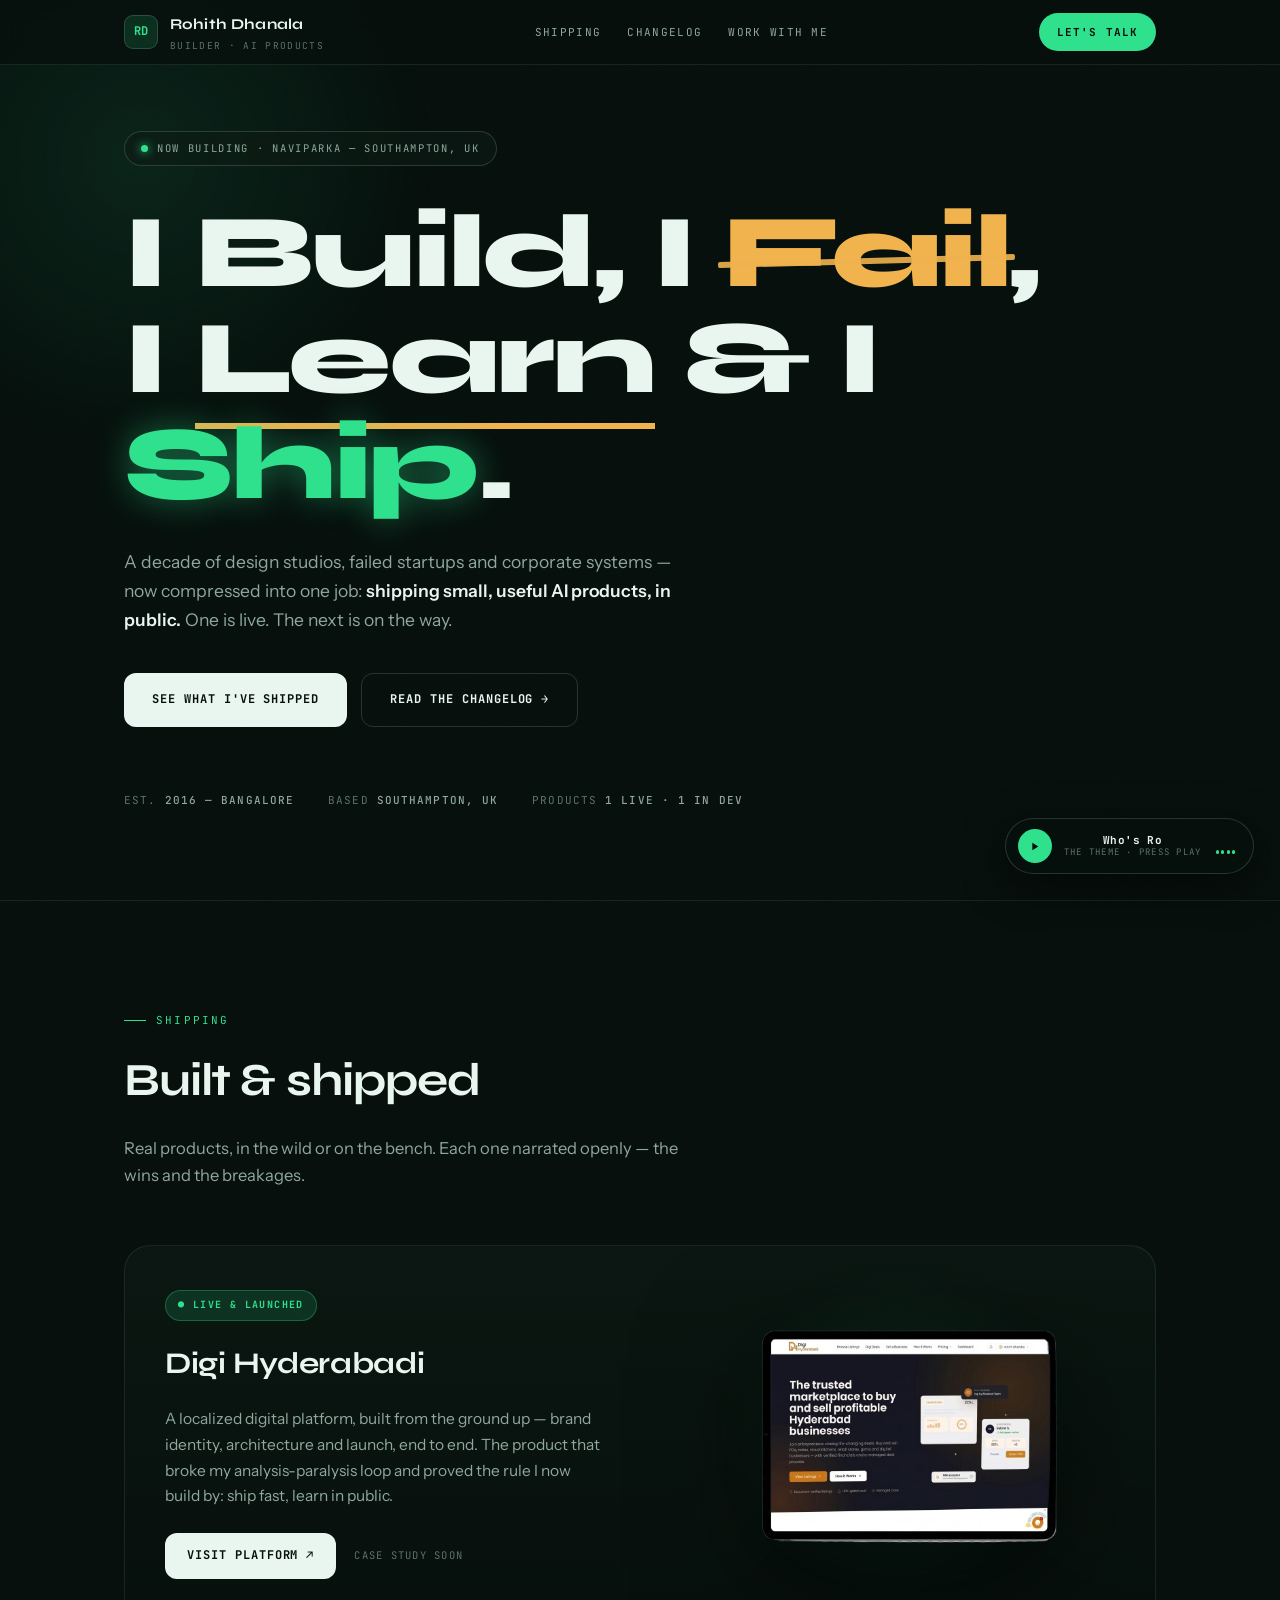
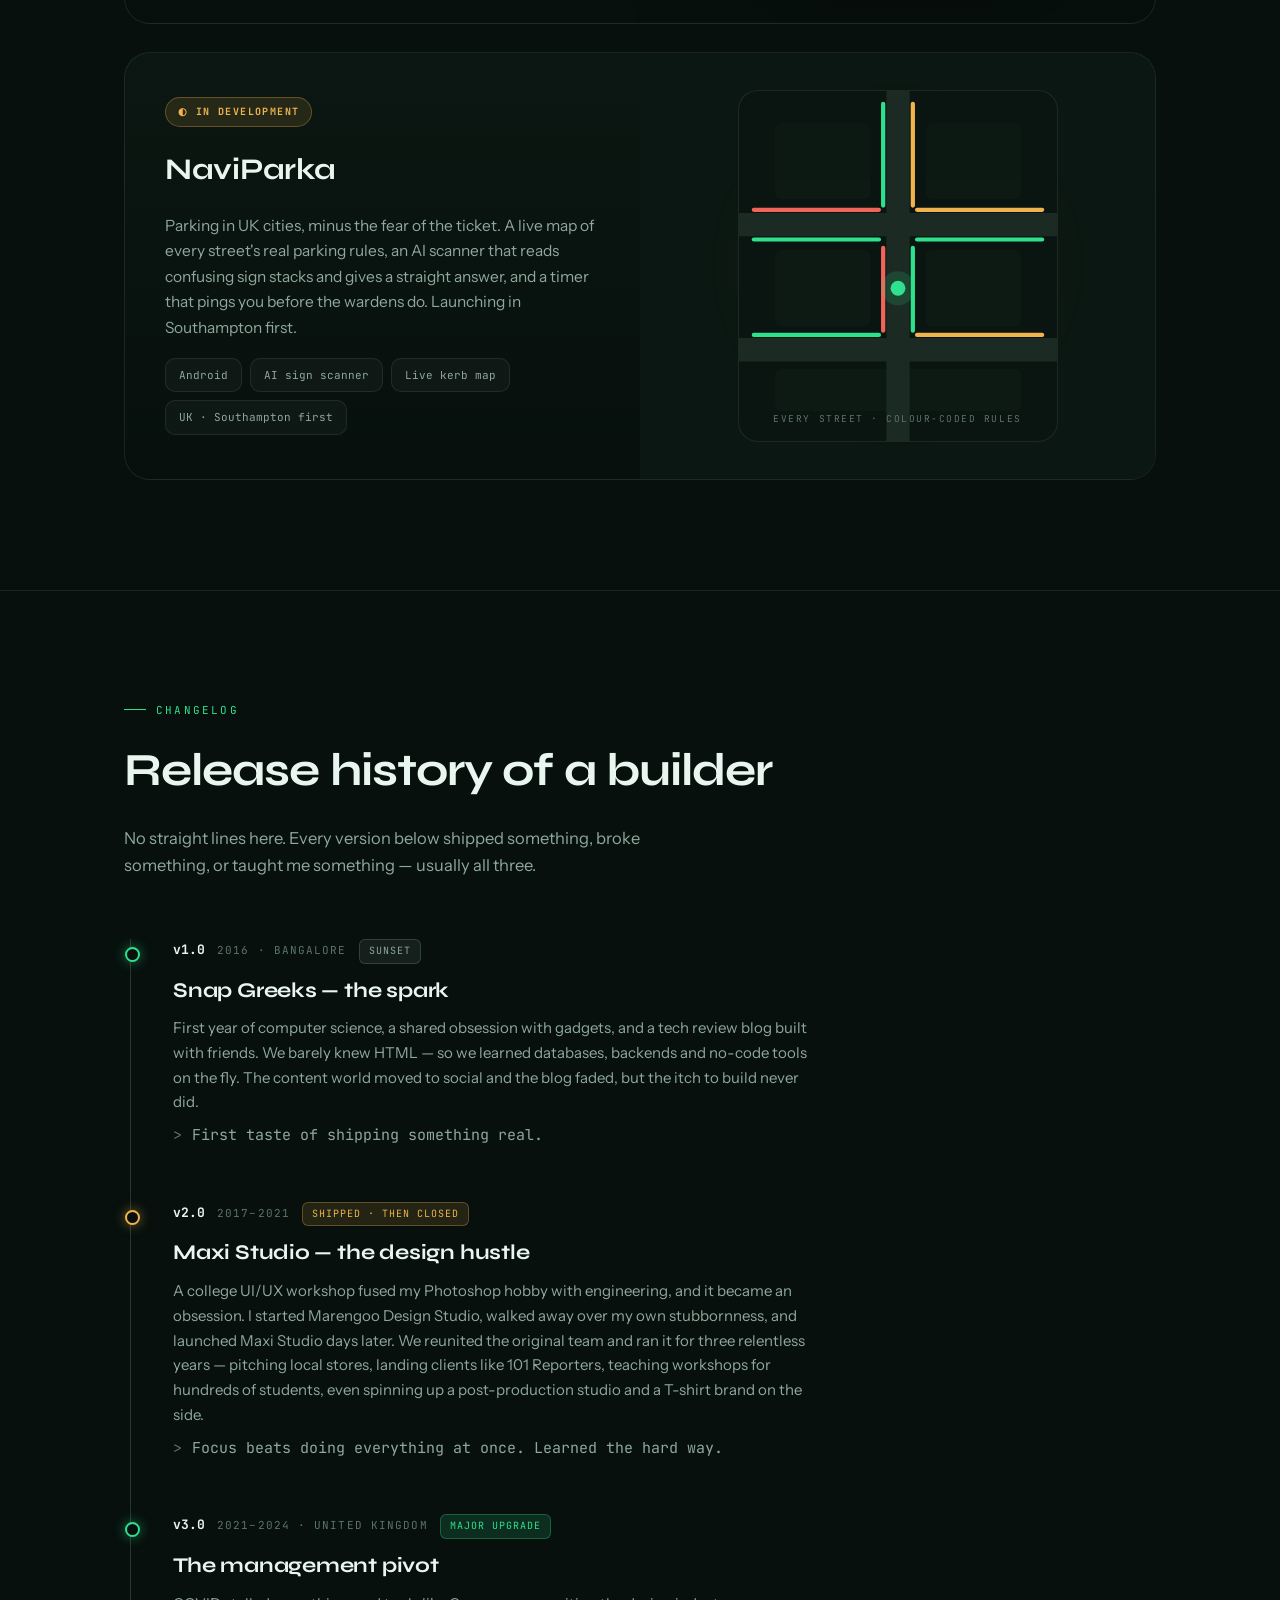
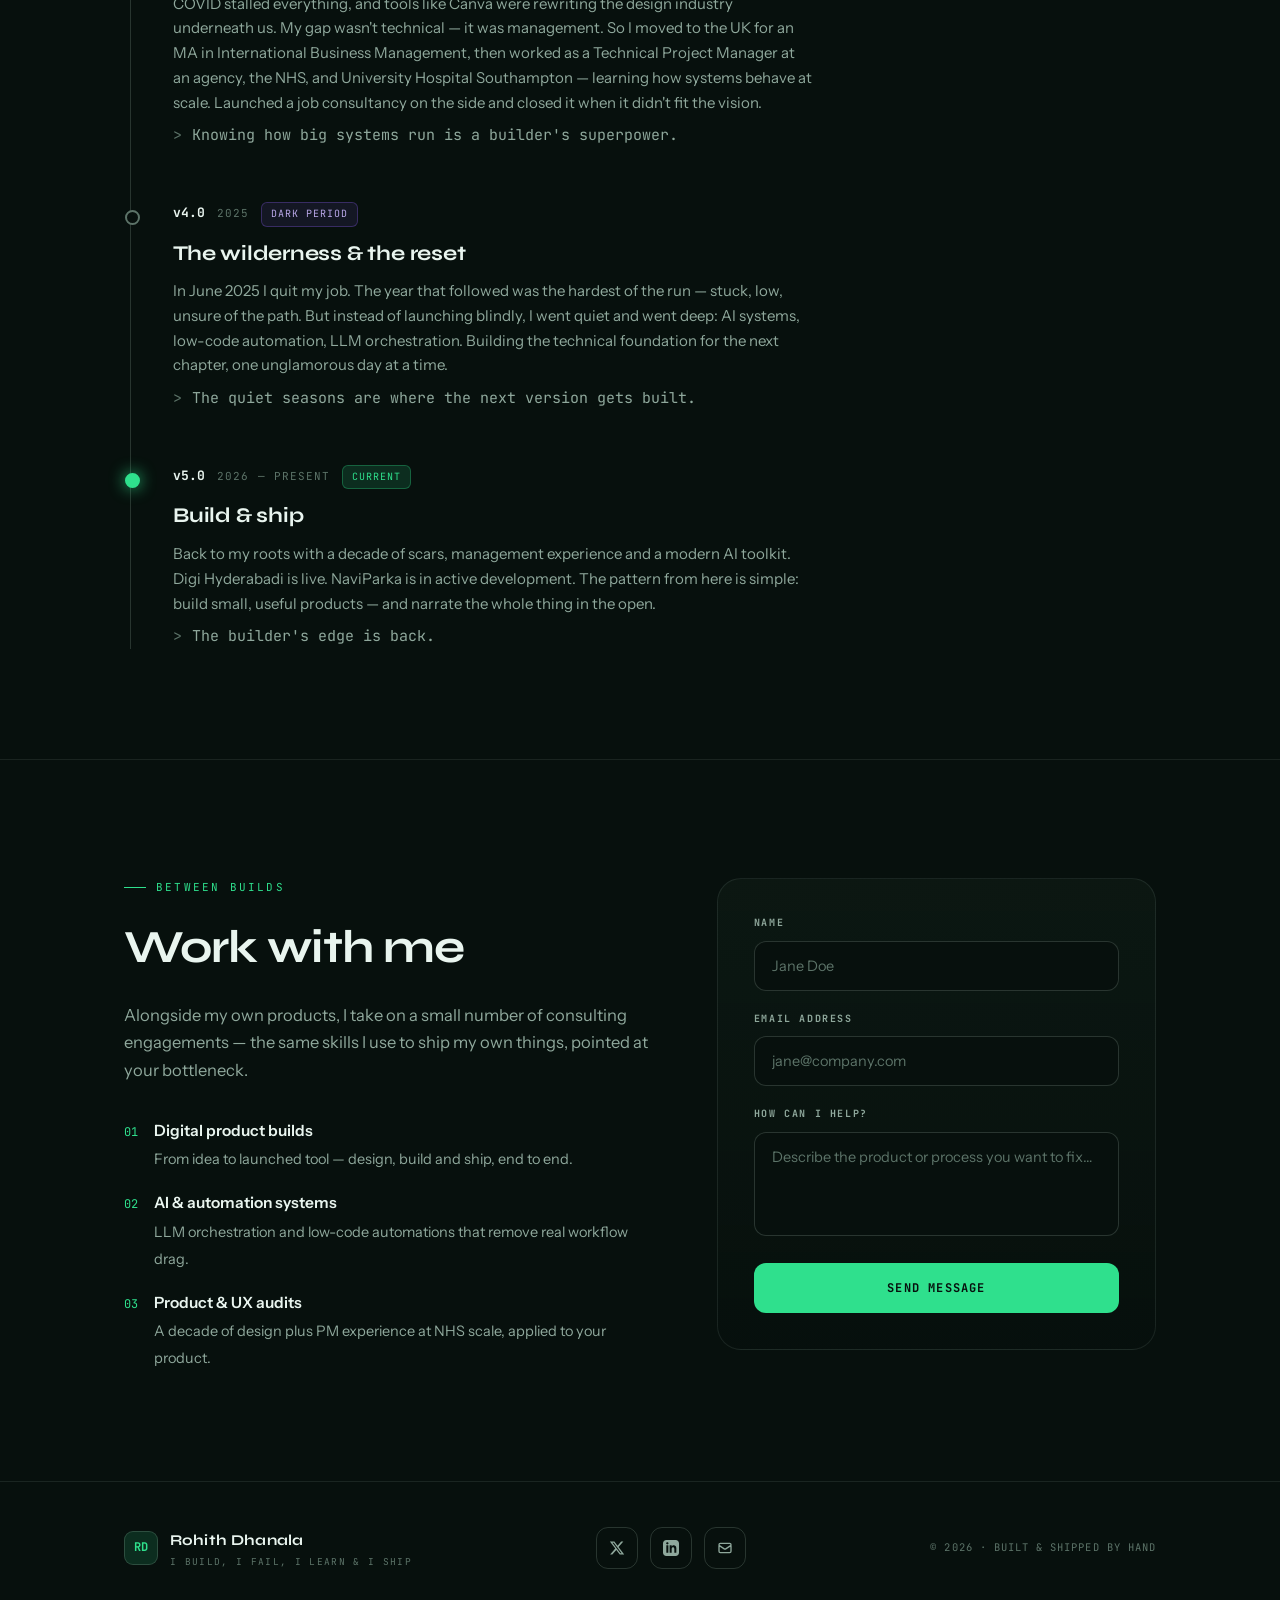
==== index.html @ e0fe7045 "Update index.html" ====
<!DOCTYPE html>
<html lang="en">
<head>
<meta charset="UTF-8"/>
<meta name="viewport" content="width=device-width, initial-scale=1.0"/>
<title>Rohith Dhanala — I Build, I Fail, I Learn & I Ship</title>
<meta name="description" content="Rohith Dhanala builds and ships AI products — Digi Hyderabadi (live), NaviParka (in development). A decade of design studios, failed startups and corporate systems, now shipping in public."/>

<link rel="icon" href="favicon.png" type="image/png"/>
<link rel="apple-touch-icon" href="favicon-180.png"/>

<link rel="preconnect" href="https://fonts.googleapis.com"/>
<link rel="preconnect" href="https://fonts.gstatic.com" crossorigin/>
<link href="https://fonts.googleapis.com/css2?family=Syne:wght@600;700;800&family=Instrument+Sans:ital,wght@0,400;0,500;0,600;1,400&family=JetBrains+Mono:wght@400;500;700&display=swap" rel="stylesheet"/>

<style>
:root{
  --ink:#07100D;          /* deep green-black */
  --ink-2:#0B1712;
  --panel:#0E1B15;
  --line:rgba(214,244,230,.09);
  --line-2:rgba(214,244,230,.16);
  --text:#E9F5EF;
  --muted:#8FA89C;
  --faint:#5C7368;
  --ship:#2FE08D;         /* ship / current */
  --ship-dim:rgba(47,224,141,.14);
  --fail:#F0B34E;         /* fail / learn */
  --fail-dim:rgba(240,179,78,.12);
  --display:'Syne',sans-serif;
  --body:'Instrument Sans',sans-serif;
  --mono:'JetBrains Mono',monospace;
}
*{margin:0;padding:0;box-sizing:border-box}
html{scroll-behavior:smooth}
body{
  background:var(--ink);
  color:var(--text);
  font-family:var(--body);
  font-size:16px;
  line-height:1.65;
  overflow-x:hidden;
}
/* grain — makes the dark feel like material, not a void */
body::before{
  content:"";position:fixed;inset:0;pointer-events:none;z-index:0;opacity:.5;
  background-image:url("data:image/svg+xml,%3Csvg xmlns='http://www.w3.org/2000/svg' width='140' height='140'%3E%3Cfilter id='n'%3E%3CfeTurbulence type='fractalNoise' baseFrequency='0.9' numOctaves='2'/%3E%3CfeColorMatrix values='0 0 0 0 0.06 0 0 0 0 0.1 0 0 0 0 0.08 0 0 0 0.05 0'/%3E%3C/filter%3E%3Crect width='140' height='140' filter='url(%23n)'/%3E%3C/svg%3E");
}
::selection{background:rgba(47,224,141,.25);color:#fff}
a{color:inherit;text-decoration:none}
img{max-width:100%;display:block}
.wrap{max-width:1080px;margin:0 auto;padding:0 24px;position:relative;z-index:1}

/* ---------- nav ---------- */
header{
  position:fixed;top:0;left:0;right:0;z-index:60;
  backdrop-filter:blur(14px);-webkit-backdrop-filter:blur(14px);
  background:rgba(7,16,13,.72);
  border-bottom:1px solid var(--line);
}
.nav{display:flex;align-items:center;justify-content:space-between;height:64px}
.brand{display:flex;align-items:center;gap:12px}
.brand-mark{
  width:34px;height:34px;border:1px solid var(--line-2);border-radius:9px;
  display:flex;align-items:center;justify-content:center;
  font-family:var(--mono);font-size:12px;font-weight:700;color:var(--ship);
  background:var(--ship-dim);
}
.brand-name{font-family:var(--display);font-weight:700;font-size:15px;letter-spacing:.01em}
.brand-sub{font-family:var(--mono);font-size:9.5px;letter-spacing:.14em;text-transform:uppercase;color:var(--faint);display:block;margin-top:1px}
.nav-links{display:flex;gap:26px;font-family:var(--mono);font-size:11px;letter-spacing:.12em;text-transform:uppercase;color:var(--muted)}
.nav-links a{transition:color .25s}
.nav-links a:hover,.nav-links a:focus-visible{color:var(--text)}
.nav-cta{
  font-family:var(--mono);font-size:11px;letter-spacing:.1em;text-transform:uppercase;font-weight:700;
  padding:10px 18px;border-radius:99px;color:var(--ink);background:var(--ship);
  transition:transform .25s,box-shadow .25s;
}
.nav-cta:hover{transform:translateY(-1px);box-shadow:0 6px 24px rgba(47,224,141,.35)}
@media(max-width:720px){.nav-links{display:none}}

/* ---------- hero ---------- */
.hero{min-height:100svh;display:flex;flex-direction:column;justify-content:center;padding:120px 0 80px;position:relative}
.hero-glow{
  position:absolute;width:640px;height:640px;border-radius:50%;
  background:radial-gradient(circle,rgba(47,224,141,.10),transparent 65%);
  top:-160px;left:-180px;pointer-events:none;filter:blur(10px);
}
.status{
  display:inline-flex;align-items:center;gap:9px;
  font-family:var(--mono);font-size:10.5px;letter-spacing:.16em;text-transform:uppercase;
  color:var(--muted);border:1px solid var(--line-2);border-radius:99px;padding:8px 16px;
  background:rgba(14,27,21,.6);width:max-content;
}
.status i{width:7px;height:7px;border-radius:50%;background:var(--ship);box-shadow:0 0 10px var(--ship);animation:pulse 2.4s ease-in-out infinite}
@keyframes pulse{50%{opacity:.35}}
.hero h1{
  font-family:var(--display);font-weight:800;
  font-size:clamp(44px,9.2vw,104px);
  line-height:1.02;letter-spacing:-.025em;
  margin:34px 0 30px;
}
.hero h1 .row{display:block}
.w-build{color:var(--text)}
.w-fail{
  color:var(--fail);position:relative;white-space:nowrap;
}
.w-fail::after{
  content:"";position:absolute;left:-2%;right:-2%;top:54%;height:.06em;background:var(--fail);
  transform:rotate(-1.6deg);border-radius:2px;opacity:.9;
}
.w-learn{color:var(--text);border-bottom:.06em solid var(--fail);padding-bottom:.02em}
.w-ship{color:var(--ship);text-shadow:0 0 34px rgba(47,224,141,.45)}
.hero p{max-width:560px;color:var(--muted);font-size:17.5px}
.hero p b{color:var(--text);font-weight:600}
.hero-actions{display:flex;flex-wrap:wrap;gap:14px;margin-top:38px}
.btn{
  font-family:var(--mono);font-size:12px;letter-spacing:.08em;text-transform:uppercase;font-weight:700;
  padding:16px 28px;border-radius:12px;transition:transform .25s,box-shadow .25s,background .25s;
  display:inline-flex;align-items:center;gap:8px;
}
.btn-solid{background:var(--text);color:var(--ink)}
.btn-solid:hover{transform:translateY(-2px);box-shadow:0 10px 30px rgba(233,245,239,.15)}
.btn-ghost{border:1px solid var(--line-2);color:var(--text)}
.btn-ghost:hover{background:rgba(233,245,239,.05);transform:translateY(-2px)}
.hero-foot{
  margin-top:64px;display:flex;gap:34px;flex-wrap:wrap;
  font-family:var(--mono);font-size:11px;letter-spacing:.1em;text-transform:uppercase;color:var(--faint);
}
.hero-foot span b{color:var(--muted);font-weight:500}

/* ---------- section scaffolding ---------- */
section{padding:110px 0;border-top:1px solid var(--line);position:relative}
.eyebrow{
  font-family:var(--mono);font-size:11px;letter-spacing:.2em;text-transform:uppercase;
  color:var(--ship);margin-bottom:14px;display:flex;align-items:center;gap:10px;
}
.eyebrow::before{content:"";width:22px;height:1px;background:var(--ship)}
h2{font-family:var(--display);font-weight:700;font-size:clamp(30px,4.6vw,46px);letter-spacing:-.02em;margin-bottom:16px}
.lede{color:var(--muted);max-width:560px;font-size:16.5px}

/* ---------- projects ---------- */
.projects{display:flex;flex-direction:column;gap:28px;margin-top:56px}
.proj{
  border:1px solid var(--line);border-radius:26px;overflow:hidden;
  background:linear-gradient(180deg,rgba(14,27,21,.65),rgba(7,16,13,.9));
  display:grid;grid-template-columns:1fr 1fr;
  transition:border-color .35s,transform .35s;
}
.proj:hover{border-color:var(--line-2);transform:translateY(-3px)}
.proj-body{padding:44px 40px;display:flex;flex-direction:column;gap:18px;justify-content:center}
.tag{
  font-family:var(--mono);font-size:10px;letter-spacing:.14em;text-transform:uppercase;font-weight:700;
  padding:6px 12px;border-radius:99px;width:max-content;
}
.tag-live{color:var(--ship);background:var(--ship-dim);border:1px solid rgba(47,224,141,.3)}
.tag-dev{color:var(--fail);background:var(--fail-dim);border:1px solid rgba(240,179,78,.3)}
.proj h3{font-family:var(--display);font-weight:700;font-size:30px;letter-spacing:-.01em}
.proj p{color:var(--muted);font-size:15.5px}
.proj-links{display:flex;align-items:center;gap:18px;margin-top:6px}
.proj-links .btn{padding:13px 22px}
.proj-note{font-family:var(--mono);font-size:10.5px;letter-spacing:.12em;text-transform:uppercase;color:var(--faint)}
.chips{display:flex;flex-wrap:wrap;gap:8px}
.chip{
  font-family:var(--mono);font-size:11px;color:var(--muted);
  border:1px solid var(--line);background:rgba(233,245,239,.03);
  padding:7px 13px;border-radius:10px;
}
.proj-visual{position:relative;display:flex;align-items:center;justify-content:center;padding:36px;min-height:340px}
.proj-visual .halo{position:absolute;inset:12%;border-radius:50%;background:radial-gradient(circle,rgba(47,224,141,.12),transparent 70%);filter:blur(20px)}
.proj-visual img{position:relative;z-index:1;max-height:400px;object-fit:contain;filter:drop-shadow(0 30px 60px rgba(0,0,0,.55));transition:transform .6s cubic-bezier(.16,1,.3,1)}
.proj:hover .proj-visual img{transform:translateY(-8px) scale(1.02)}
/* naviparka schematic visual */
.np-visual{background:var(--ink-2)}
.np-visual .halo{background:radial-gradient(circle,rgba(240,179,78,.09),transparent 70%)}
.kerb-demo{position:relative;z-index:1;width:min(78%,320px);aspect-ratio:1/1.1;border:1px solid var(--line);border-radius:20px;background:#0A1410;overflow:hidden}
.kerb-demo svg{width:100%;height:100%}
.kerb-demo .cap{
  position:absolute;bottom:14px;left:50%;transform:translateX(-50%);
  font-family:var(--mono);font-size:9.5px;letter-spacing:.16em;text-transform:uppercase;color:var(--faint);white-space:nowrap;
}
@media(max-width:860px){
  .proj{grid-template-columns:1fr}
  .proj-visual{order:-1;min-height:260px}
}

/* ---------- changelog (story) ---------- */
.log{margin-top:60px;border-left:1px solid var(--line-2);padding-left:0;position:relative}
.log-item{position:relative;padding:0 0 54px 42px}
.log-item:last-child{padding-bottom:0}
.log-item::before{
  content:"";position:absolute;left:-6px;top:8px;width:11px;height:11px;border-radius:50%;
  background:var(--ink);border:2px solid var(--faint);
}
.log-item.fail::before{border-color:var(--fail);box-shadow:0 0 12px rgba(240,179,78,.5)}
.log-item.ship::before{border-color:var(--ship);box-shadow:0 0 12px rgba(47,224,141,.5)}
.log-item.now::before{border-color:var(--ship);background:var(--ship);box-shadow:0 0 16px rgba(47,224,141,.9);animation:pulse 2.4s ease-in-out infinite}
.log-head{display:flex;flex-wrap:wrap;align-items:baseline;gap:12px;margin-bottom:10px}
.log-v{font-family:var(--mono);font-weight:700;font-size:13px;color:var(--text)}
.log-date{font-family:var(--mono);font-size:11px;letter-spacing:.1em;color:var(--faint);text-transform:uppercase}
.log-tag{font-family:var(--mono);font-size:10px;letter-spacing:.1em;text-transform:uppercase;padding:3px 9px;border-radius:6px}
.lt-sunset{color:var(--muted);background:rgba(143,168,156,.1);border:1px solid rgba(143,168,156,.25)}
.lt-fail{color:var(--fail);background:var(--fail-dim);border:1px solid rgba(240,179,78,.3)}
.lt-ship{color:var(--ship);background:var(--ship-dim);border:1px solid rgba(47,224,141,.3)}
.lt-dark{color:#B9A7E8;background:rgba(139,92,246,.1);border:1px solid rgba(139,92,246,.3)}
.log-item h3{font-family:var(--display);font-weight:700;font-size:21px;margin-bottom:8px;letter-spacing:-.01em}
.log-item p{color:var(--muted);font-size:15px;max-width:640px}
.log-item p+p{margin-top:8px}
.log-lesson{
  margin-top:14px;font-family:var(--mono);font-size:12px;color:var(--fail);
  display:flex;gap:10px;align-items:baseline;
}
.log-lesson::before{content:">";color:var(--faint)}

/* ---------- consulting ---------- */
.consult{
  display:grid;grid-template-columns:1.1fr .9fr;gap:56px;align-items:start;margin-top:8px;
}
.consult-list{display:flex;flex-direction:column;gap:18px;margin-top:34px}
.consult-item{display:flex;gap:16px;align-items:baseline}
.consult-item i{font-family:var(--mono);font-style:normal;font-size:12px;color:var(--ship)}
.consult-item div b{display:block;font-weight:600;font-size:15.5px;margin-bottom:2px}
.consult-item div span{color:var(--muted);font-size:14.5px}
/* form */
.form-card{
  border:1px solid var(--line);border-radius:24px;padding:36px;
  background:linear-gradient(180deg,rgba(14,27,21,.7),rgba(7,16,13,.9));
}
.field{margin-bottom:20px}
.field label{
  display:block;font-family:var(--mono);font-size:10px;font-weight:700;
  letter-spacing:.16em;text-transform:uppercase;color:var(--muted);margin-bottom:9px;
}
.field input,.field textarea{
  width:100%;background:var(--ink);border:1px solid var(--line-2);border-radius:12px;
  padding:15px 17px;font-family:var(--body);font-size:14.5px;color:var(--text);
  transition:border-color .25s;resize:none;
}
.field input::placeholder,.field textarea::placeholder{color:var(--faint)}
.field input:focus,.field textarea:focus{outline:none;border-color:var(--ship)}
.form-btn{
  width:100%;border:none;cursor:pointer;background:var(--ship);color:var(--ink);
  font-family:var(--mono);font-size:12px;font-weight:700;letter-spacing:.1em;text-transform:uppercase;
  padding:17px;border-radius:12px;transition:transform .25s,box-shadow .25s;
}
.form-btn:hover{transform:translateY(-2px);box-shadow:0 10px 30px rgba(47,224,141,.3)}
.form-btn:disabled{opacity:.6;cursor:wait;transform:none;box-shadow:none}
.form-ok{
  display:none;text-align:center;border:1px solid rgba(47,224,141,.35);
  background:var(--ship-dim);border-radius:12px;padding:18px;margin-top:6px;
}
.form-ok b{color:var(--ship);font-size:14px;display:block}
.form-ok span{color:var(--muted);font-size:13px}
@media(max-width:860px){.consult{grid-template-columns:1fr}}

/* ---------- footer ---------- */
footer{border-top:1px solid var(--line);padding:44px 0}
.foot{display:flex;align-items:center;justify-content:space-between;gap:20px;flex-wrap:wrap}
.foot-social{display:flex;gap:12px}
.soc{
  width:42px;height:42px;border:1px solid var(--line-2);border-radius:12px;
  display:flex;align-items:center;justify-content:center;color:var(--muted);
  transition:all .25s;
}
.soc:hover{background:var(--text);color:var(--ink);border-color:var(--text)}
.soc svg{width:16px;height:16px}
.foot-line{font-family:var(--mono);font-size:10.5px;letter-spacing:.1em;text-transform:uppercase;color:var(--faint)}

/* ---------- audio chip ---------- */
.audio-chip{
  position:fixed;bottom:26px;right:26px;z-index:70;
  display:flex;align-items:center;gap:12px;
  border:1px solid var(--line-2);border-radius:99px;
  background:rgba(7,16,13,.85);backdrop-filter:blur(14px);-webkit-backdrop-filter:blur(14px);
  padding:10px 18px 10px 12px;cursor:pointer;
  transition:border-color .3s,transform .3s;box-shadow:0 12px 40px rgba(0,0,0,.5);
}
.audio-chip:hover{border-color:rgba(47,224,141,.4);transform:translateY(-2px)}
.audio-play{
  width:34px;height:34px;border-radius:50%;background:var(--ship);color:var(--ink);
  display:flex;align-items:center;justify-content:center;flex-shrink:0;
}
.audio-play svg{width:13px;height:13px}
.audio-meta{display:flex;flex-direction:column;line-height:1.25}
.audio-title{font-family:var(--mono);font-size:11px;font-weight:700;color:var(--text);letter-spacing:.04em}
.audio-sub{font-family:var(--mono);font-size:9px;letter-spacing:.14em;text-transform:uppercase;color:var(--faint)}
.eq{display:flex;align-items:flex-end;gap:2.5px;height:16px;margin-left:2px}
.eq i{width:3px;background:var(--ship);border-radius:2px;height:4px;transition:height .2s}
.playing .eq i{animation:eq 1s ease-in-out infinite}
.playing .eq i:nth-child(1){animation-delay:0s}
.playing .eq i:nth-child(2){animation-delay:.18s}
.playing .eq i:nth-child(3){animation-delay:.36s}
.playing .eq i:nth-child(4){animation-delay:.1s}
@keyframes eq{0%,100%{height:4px}50%{height:15px}}

/* reveal on scroll */
.rv{opacity:0;transform:translateY(26px);transition:opacity .8s cubic-bezier(.16,1,.3,1),transform .8s cubic-bezier(.16,1,.3,1)}
.rv.in{opacity:1;transform:none}
@media(prefers-reduced-motion:reduce){
  *{animation:none!important;transition:none!important}
  .rv{opacity:1;transform:none}
  html{scroll-behavior:auto}
}
:focus-visible{outline:2px solid var(--ship);outline-offset:3px;border-radius:4px}
</style>
</head>
<body>

<!-- ======= NAV ======= -->
<header>
  <div class="wrap nav">
    <a href="#" class="brand" aria-label="Rohith Dhanala — home">
      <span class="brand-mark">RD</span>
      <span>
        <span class="brand-name">Rohith Dhanala</span>
        <span class="brand-sub">Builder · AI Products</span>
      </span>
    </a>
    <nav class="nav-links" aria-label="Site">
      <a href="#shipping">Shipping</a>
      <a href="#changelog">Changelog</a>
      <a href="#work-with-me">Work with me</a>
    </nav>
    <a href="#work-with-me" class="nav-cta">Let's talk</a>
  </div>
</header>

<!-- ======= HERO ======= -->
<section class="hero" style="border-top:none">
  <div class="hero-glow" aria-hidden="true"></div>
  <div class="wrap">
    <span class="status"><i></i>Now building · NaviParka — Southampton, UK</span>
    <h1>
      <span class="row">I <span class="w-build">Build</span>, I <span class="w-fail">Fail</span>,</span>
      <span class="row">I <span class="w-learn">Learn</span> &amp; I <span class="w-ship">Ship</span>.</span>
    </h1>
    <p>
      A decade of design studios, failed startups and corporate systems — now compressed into
      one job: <b>shipping small, useful AI products, in public.</b> One is live. The next is on the way.
    </p>
    <div class="hero-actions">
      <a href="#shipping" class="btn btn-solid">See what I've shipped</a>
      <a href="#changelog" class="btn btn-ghost">Read the changelog →</a>
    </div>
    <div class="hero-foot">
      <span>Est. <b>2016 — Bangalore</b></span>
      <span>Based <b>Southampton, UK</b></span>
      <span>Products <b>1 live · 1 in dev</b></span>
    </div>
  </div>
</section>

<!-- ======= SHIPPING (projects) ======= -->
<section id="shipping">
  <div class="wrap">
    <p class="eyebrow rv">Shipping</p>
    <h2 class="rv">Built &amp; shipped</h2>
    <p class="lede rv">Real products, in the wild or on the bench. Each one narrated openly — the wins and the breakages.</p>

    <div class="projects">

      <!-- DIGI HYDERABADI -->
      <article class="proj rv">
        <div class="proj-body">
          <span class="tag tag-live">● Live &amp; launched</span>
          <h3>Digi Hyderabadi</h3>
          <p>
            A localized digital platform, built from the ground up — brand identity, architecture
            and launch, end to end. The product that broke my analysis-paralysis loop and proved
            the rule I now build by: ship fast, learn in public.
          </p>
          <div class="proj-links">
            <a class="btn btn-solid" href="https://digihyderabadi.com" target="_blank" rel="noopener">Visit platform ↗</a>
            <span class="proj-note">Case study soon</span>
          </div>
        </div>
        <div class="proj-visual">
          <div class="halo" aria-hidden="true"></div>
          <img src="Digi-SC.png" alt="Digi Hyderabadi interface"/>
        </div>
      </article>

      <!-- NAVIPARKA -->
      <article class="proj rv">
        <div class="proj-body">
          <span class="tag tag-dev">◐ In development</span>
          <h3>NaviParka</h3>
          <p>
            Parking in UK cities, minus the fear of the ticket. A live map of every street's real
            parking rules, an AI scanner that reads confusing sign stacks and gives a straight
            answer, and a timer that pings you before the wardens do. Launching in Southampton first.
          </p>
          <div class="chips">
            <span class="chip">Android</span>
            <span class="chip">AI sign scanner</span>
            <span class="chip">Live kerb map</span>
            <span class="chip">UK · Southampton first</span>
          </div>
        </div>
        <div class="proj-visual np-visual">
          <div class="halo" aria-hidden="true"></div>
          <div class="kerb-demo" role="img" aria-label="Schematic of a street map with colour-coded kerb parking lines">
            <svg viewBox="0 0 300 330" fill="none" xmlns="http://www.w3.org/2000/svg">
              <!-- blocks -->
              <g opacity=".55">
                <rect x="34" y="30" width="90" height="72" rx="6" fill="#101E17"/>
                <rect x="176" y="30" width="90" height="72" rx="6" fill="#101E17"/>
                <rect x="34" y="150" width="90" height="72" rx="6" fill="#101E17"/>
                <rect x="176" y="150" width="90" height="72" rx="6" fill="#101E17"/>
                <rect x="34" y="262" width="232" height="40" rx="6" fill="#101E17"/>
              </g>
              <!-- roads -->
              <path d="M150 0V330" stroke="#1B2B23" stroke-width="22"/>
              <path d="M0 126H300" stroke="#1B2B23" stroke-width="22"/>
              <path d="M0 244H300" stroke="#1B2B23" stroke-width="22"/>
              <!-- kerb lines -->
              <path d="M136 12V108" stroke="#2FE08D" stroke-width="4" stroke-linecap="round"/>
              <path d="M164 12V108" stroke="#F0B34E" stroke-width="4" stroke-linecap="round"/>
              <path d="M14 112H132" stroke="#F0645A" stroke-width="4" stroke-linecap="round"/>
              <path d="M168 140H286" stroke="#2FE08D" stroke-width="4" stroke-linecap="round"/>
              <path d="M14 140H132" stroke="#2FE08D" stroke-width="4" stroke-linecap="round"/>
              <path d="M168 112H286" stroke="#F0B34E" stroke-width="4" stroke-linecap="round"/>
              <path d="M136 148V226" stroke="#F0645A" stroke-width="4" stroke-linecap="round"/>
              <path d="M164 148V226" stroke="#2FE08D" stroke-width="4" stroke-linecap="round"/>
              <path d="M14 230H132" stroke="#2FE08D" stroke-width="4" stroke-linecap="round"/>
              <path d="M168 230H286" stroke="#F0B34E" stroke-width="4" stroke-linecap="round"/>
              <!-- location puck -->
              <circle cx="150" cy="186" r="16" fill="rgba(47,224,141,.15)"/>
              <circle cx="150" cy="186" r="7" fill="#2FE08D"/>
            </svg>
            <span class="cap">Every street · colour-coded rules</span>
          </div>
        </div>
      </article>

    </div>
  </div>
</section>

<!-- ======= CHANGELOG (story) ======= -->
<section id="changelog">
  <div class="wrap">
    <p class="eyebrow rv">Changelog</p>
    <h2 class="rv">Release history of a builder</h2>
    <p class="lede rv">
      No straight lines here. Every version below shipped something, broke something, or taught
      me something — usually all three.
    </p>

    <div class="log" style="margin-left:6px">

      <div class="log-item ship rv">
        <div class="log-head">
          <span class="log-v">v1.0</span>
          <span class="log-date">2016 · Bangalore</span>
          <span class="log-tag lt-sunset">sunset</span>
        </div>
        <h3>Snap Greeks — the spark</h3>
        <p>
          First year of computer science, a shared obsession with gadgets, and a tech review blog
          built with friends. We barely knew HTML — so we learned databases, backends and no-code
          tools on the fly. The content world moved to social and the blog faded, but the itch to
          build never did.
        </p>
        <p class="log-lesson">First taste of shipping something real.</p>
      </div>

      <div class="log-item fail rv">
        <div class="log-head">
          <span class="log-v">v2.0</span>
          <span class="log-date">2017–2021</span>
          <span class="log-tag lt-fail">shipped · then closed</span>
        </div>
        <h3>Maxi Studio — the design hustle</h3>
        <p>
          A college UI/UX workshop fused my Photoshop hobby with engineering, and it became an
          obsession. I started Marengoo Design Studio, walked away over my own stubbornness, and
          launched Maxi Studio days later. We reunited the original team and ran it for three
          relentless years — pitching local stores, landing clients like 101 Reporters, teaching
          workshops for hundreds of students, even spinning up a post-production studio and a
          T-shirt brand on the side.
        </p>
        <p class="log-lesson">Focus beats doing everything at once. Learned the hard way.</p>
      </div>

      <div class="log-item ship rv">
        <div class="log-head">
          <span class="log-v">v3.0</span>
          <span class="log-date">2021–2024 · United Kingdom</span>
          <span class="log-tag lt-ship">major upgrade</span>
        </div>
        <h3>The management pivot</h3>
        <p>
          COVID stalled everything, and tools like Canva were rewriting the design industry
          underneath us. My gap wasn't technical — it was management. So I moved to the UK for an
          MA in International Business Management, then worked as a Technical Project Manager at an
          agency, the NHS, and University Hospital Southampton — learning how systems behave at
          scale. Launched a job consultancy on the side and closed it when it didn't fit the vision.
        </p>
        <p class="log-lesson">Knowing how big systems run is a builder's superpower.</p>
      </div>

      <div class="log-item rv">
        <div class="log-head">
          <span class="log-v">v4.0</span>
          <span class="log-date">2025</span>
          <span class="log-tag lt-dark">dark period</span>
        </div>
        <h3>The wilderness &amp; the reset</h3>
        <p>
          In June 2025 I quit my job. The year that followed was the hardest of the run — stuck,
          low, unsure of the path. But instead of launching blindly, I went quiet and went deep:
          AI systems, low-code automation, LLM orchestration. Building the technical foundation
          for the next chapter, one unglamorous day at a time.
        </p>
        <p class="log-lesson">The quiet seasons are where the next version gets built.</p>
      </div>

      <div class="log-item now rv">
        <div class="log-head">
          <span class="log-v">v5.0</span>
          <span class="log-date">2026 — present</span>
          <span class="log-tag lt-ship">current</span>
        </div>
        <h3>Build &amp; ship</h3>
        <p>
          Back to my roots with a decade of scars, management experience and a modern AI toolkit.
          Digi Hyderabadi is live. NaviParka is in active development. The pattern from here is
          simple: build small, useful products — and narrate the whole thing in the open.
        </p>
        <p class="log-lesson">The builder's edge is back.</p>
      </div>

    </div>
  </div>
</section>

<!-- ======= WORK WITH ME ======= -->
<section id="work-with-me">
  <div class="wrap">
    <div class="consult">
      <div>
        <p class="eyebrow rv">Between builds</p>
        <h2 class="rv">Work with me</h2>
        <p class="lede rv">
          Alongside my own products, I take on a small number of consulting engagements — the
          same skills I use to ship my own things, pointed at your bottleneck.
        </p>
        <div class="consult-list rv">
          <div class="consult-item"><i>01</i><div><b>Digital product builds</b><span>From idea to launched tool — design, build and ship, end to end.</span></div></div>
          <div class="consult-item"><i>02</i><div><b>AI &amp; automation systems</b><span>LLM orchestration and low-code automations that remove real workflow drag.</span></div></div>
          <div class="consult-item"><i>03</i><div><b>Product &amp; UX audits</b><span>A decade of design plus PM experience at NHS scale, applied to your product.</span></div></div>
        </div>
      </div>

      <div class="form-card rv">
        <form id="contact-form" novalidate>
          <input type="hidden" name="access_key" value="98fbda6f-3158-485a-83b6-17b51b3fc144"/>
          <input type="hidden" name="subject" value="New Inquiry — Rohith Dhanala Portfolio"/>
          <div class="field">
            <label for="cf-name">Name</label>
            <input id="cf-name" type="text" name="name" required placeholder="Jane Doe"/>
          </div>
          <div class="field">
            <label for="cf-email">Email address</label>
            <input id="cf-email" type="email" name="email" required placeholder="jane@company.com"/>
          </div>
          <div class="field">
            <label for="cf-msg">How can I help?</label>
            <textarea id="cf-msg" name="message" rows="4" required placeholder="Describe the product or process you want to fix…"></textarea>
          </div>
          <button type="submit" id="submit-btn" class="form-btn">Send message</button>
        </form>
        <div id="form-feedback" class="form-ok">
          <b>✓ Message sent</b>
          <span>Thanks for reaching out — I'll get back to you shortly.</span>
        </div>
      </div>
    </div>
  </div>
</section>

<!-- ======= FOOTER ======= -->
<footer>
  <div class="wrap foot">
    <div class="brand">
      <span class="brand-mark">RD</span>
      <span>
        <span class="brand-name">Rohith Dhanala</span>
        <span class="brand-sub">I build, I fail, I learn &amp; I ship</span>
      </span>
    </div>
    <div class="foot-social">
      <!-- ⚠️ Replace YOUR_X_HANDLE with your real X username -->
      <a class="soc" href="https://x.com/YOUR_X_HANDLE" target="_blank" rel="noopener" aria-label="X (Twitter)">
        <svg viewBox="0 0 24 24" fill="currentColor"><path d="M18.244 2.25h3.308l-7.227 8.26 8.502 11.24H16.17l-5.214-6.817L4.99 21.75H1.68l7.73-8.835L1.254 2.25H8.08l4.713 6.231zm-1.161 17.52h1.833L7.084 4.126H5.117z"/></svg>
      </a>
      <a class="soc" href="https://linkedin.com/in/rohith-dhanala-35715b162" target="_blank" rel="noopener" aria-label="LinkedIn">
        <svg viewBox="0 0 24 24" fill="currentColor"><path d="M19 0h-14c-2.761 0-5 2.239-5 5v14c0 2.761 2.239 5 5 5h14c2.762 0 5-2.239 5-5v-14c0-2.761-2.238-5-5-5zm-11 19h-3v-11h3v11zm-1.5-12.268c-.966 0-1.75-.79-1.75-1.764s.784-1.764 1.75-1.764 1.75.79 1.75 1.764-.783 1.764-1.75 1.764zm13.5 12.268h-3v-5.604c0-3.368-4-3.113-4 0v5.604h-3v-11h3v1.765c1.396-2.586 7-2.777 7 2.476v6.759z"/></svg>
      </a>
      <a class="soc" href="mailto:rodhanala@gmail.com" aria-label="Email">
        <svg viewBox="0 0 24 24" fill="none" stroke="currentColor" stroke-width="2"><path stroke-linecap="round" stroke-linejoin="round" d="M3 8l7.89 5.26a2 2 0 002.22 0L21 8M5 19h14a2 2 0 002-2V7a2 2 0 00-2-2H5a2 2 0 00-2 2v10a2 2 0 002 2z"/></svg>
      </a>
    </div>
    <span class="foot-line">© 2026 · Built &amp; shipped by hand</span>
  </div>
</footer>

<!-- ======= AUDIO CHIP ======= -->
<audio id="bg-music" loop preload="auto">
  <source src="Who's Ro.mp3" type="audio/mpeg"/>
</audio>
<button class="audio-chip" id="audio-toggle" aria-label="Play the track Who's Ro" aria-pressed="false">
  <span class="audio-play">
    <svg id="icon-play" viewBox="0 0 24 24" fill="currentColor"><path d="M8 5v14l11-7z"/></svg>
    <svg id="icon-pause" viewBox="0 0 24 24" fill="currentColor" style="display:none"><path d="M6 19h4V5H6v14zm8-14v14h4V5h-4z"/></svg>
  </span>
  <span class="audio-meta">
    <span class="audio-title">Who's Ro</span>
    <span class="audio-sub">The theme · press play</span>
  </span>
  <span class="eq" aria-hidden="true"><i></i><i></i><i></i><i></i></span>
</button>

<script>
/* ---- contact form (Web3Forms) ---- */
const contactForm=document.getElementById('contact-form');
const feedbackBlock=document.getElementById('form-feedback');
if(contactForm){
  contactForm.addEventListener('submit',async function(e){
    e.preventDefault();
    const btn=document.getElementById('submit-btn');
    const orig=btn.innerText;
    btn.disabled=true;btn.innerText='Sending…';
    try{
      const data=Object.fromEntries(new FormData(contactForm));
      const res=await fetch('https://api.web3forms.com/submit',{
        method:'POST',
        headers:{'Content-Type':'application/json','Accept':'application/json'},
        body:JSON.stringify(data)
      });
      const out=await res.json();
      if(res.ok&&out.success){
        contactForm.style.display='none';
        feedbackBlock.style.display='block';
      }else{throw new Error('submit failed')}
    }catch(err){
      btn.disabled=false;btn.innerText=orig;
      alert('Something went wrong sending the message — please try again, or email rodhanala@gmail.com directly.');
    }
  });
}

/* ---- audio chip ---- */
const music=document.getElementById('bg-music');
const chip=document.getElementById('audio-toggle');
const iPlay=document.getElementById('icon-play');
const iPause=document.getElementById('icon-pause');
let playing=false;
if(chip&&music){
  music.volume=0.3;
  chip.addEventListener('click',()=>{
    if(playing){
      music.pause();
      iPlay.style.display='block';iPause.style.display='none';
      chip.classList.remove('playing');chip.setAttribute('aria-pressed','false');
    }else{
      music.play();
      iPlay.style.display='none';iPause.style.display='block';
      chip.classList.add('playing');chip.setAttribute('aria-pressed','true');
    }
    playing=!playing;
  });
}

/* ---- scroll reveal ---- */
const io=new IntersectionObserver((entries)=>{
  entries.forEach(en=>{if(en.isIntersecting){en.target.classList.add('in');io.unobserve(en.target)}});
},{threshold:.12});
document.querySelectorAll('.rv').forEach(el=>io.observe(el));
</script>
</body>
</html>
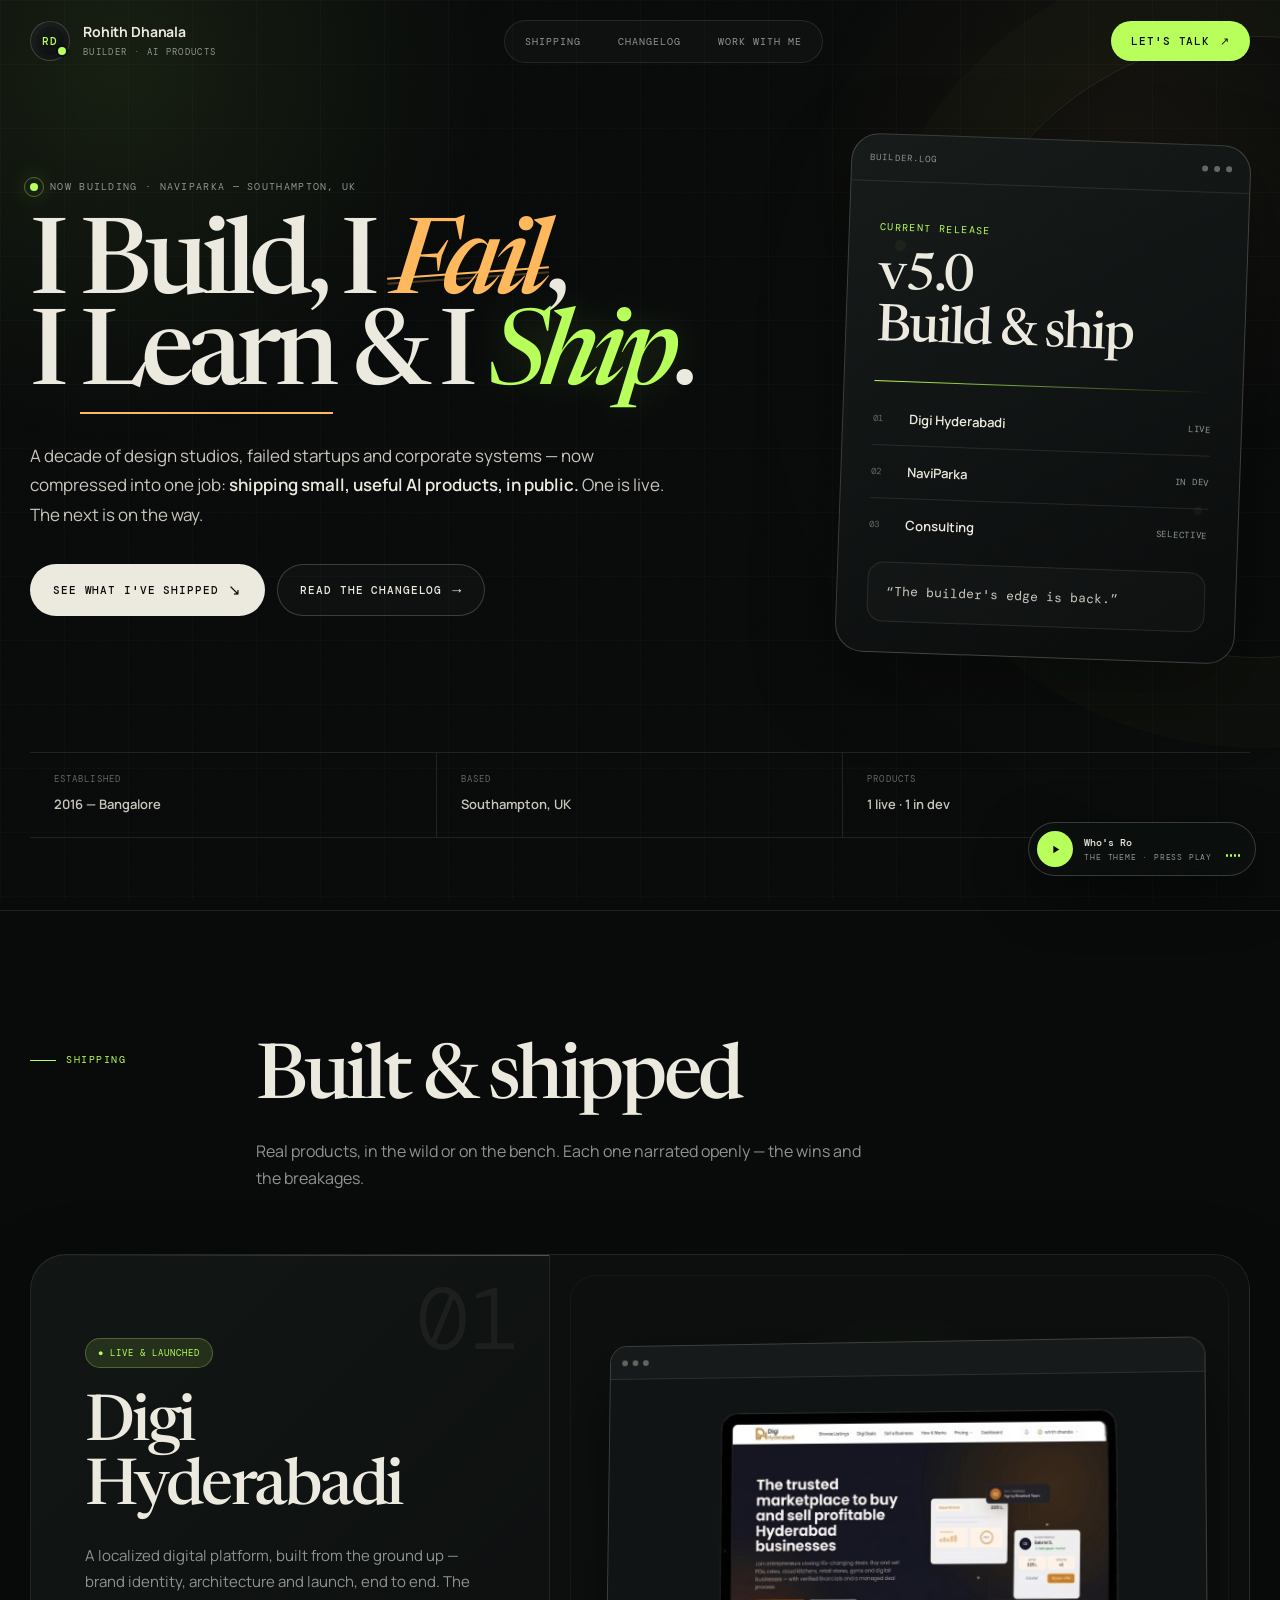
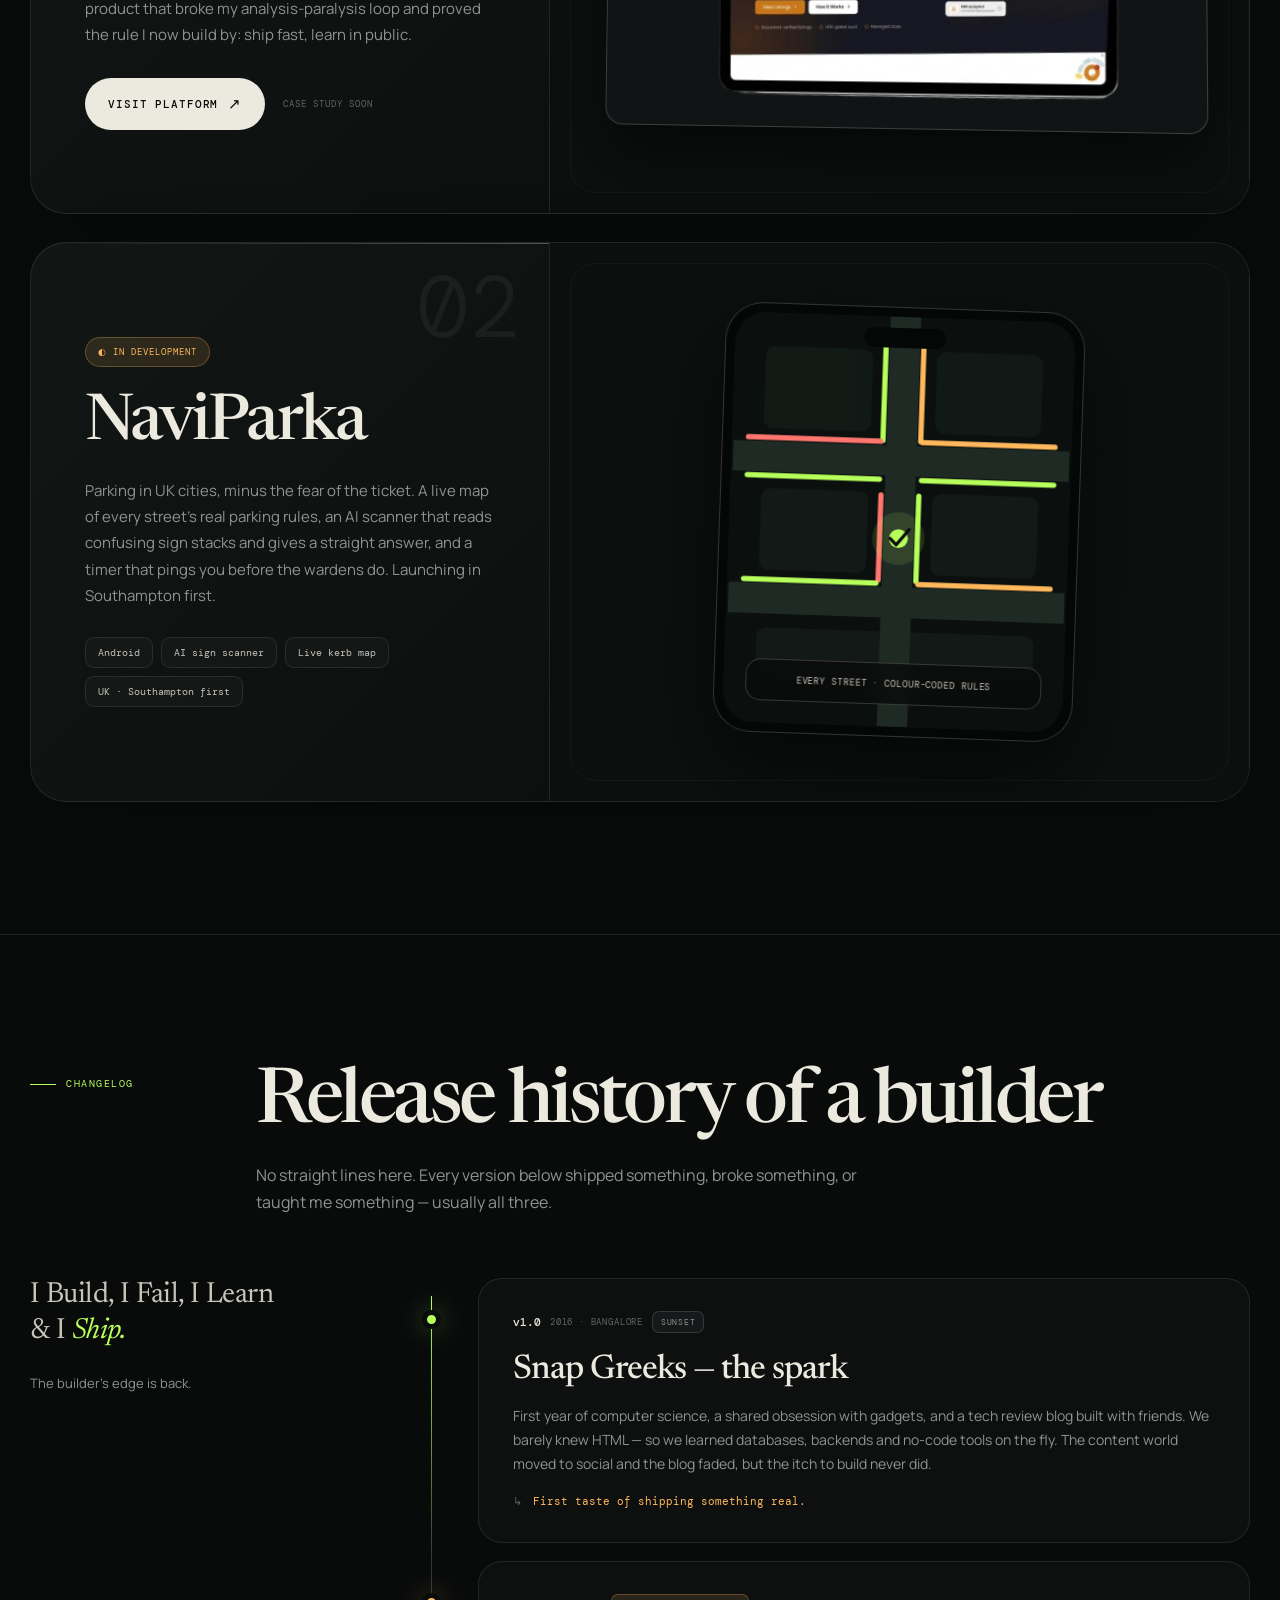
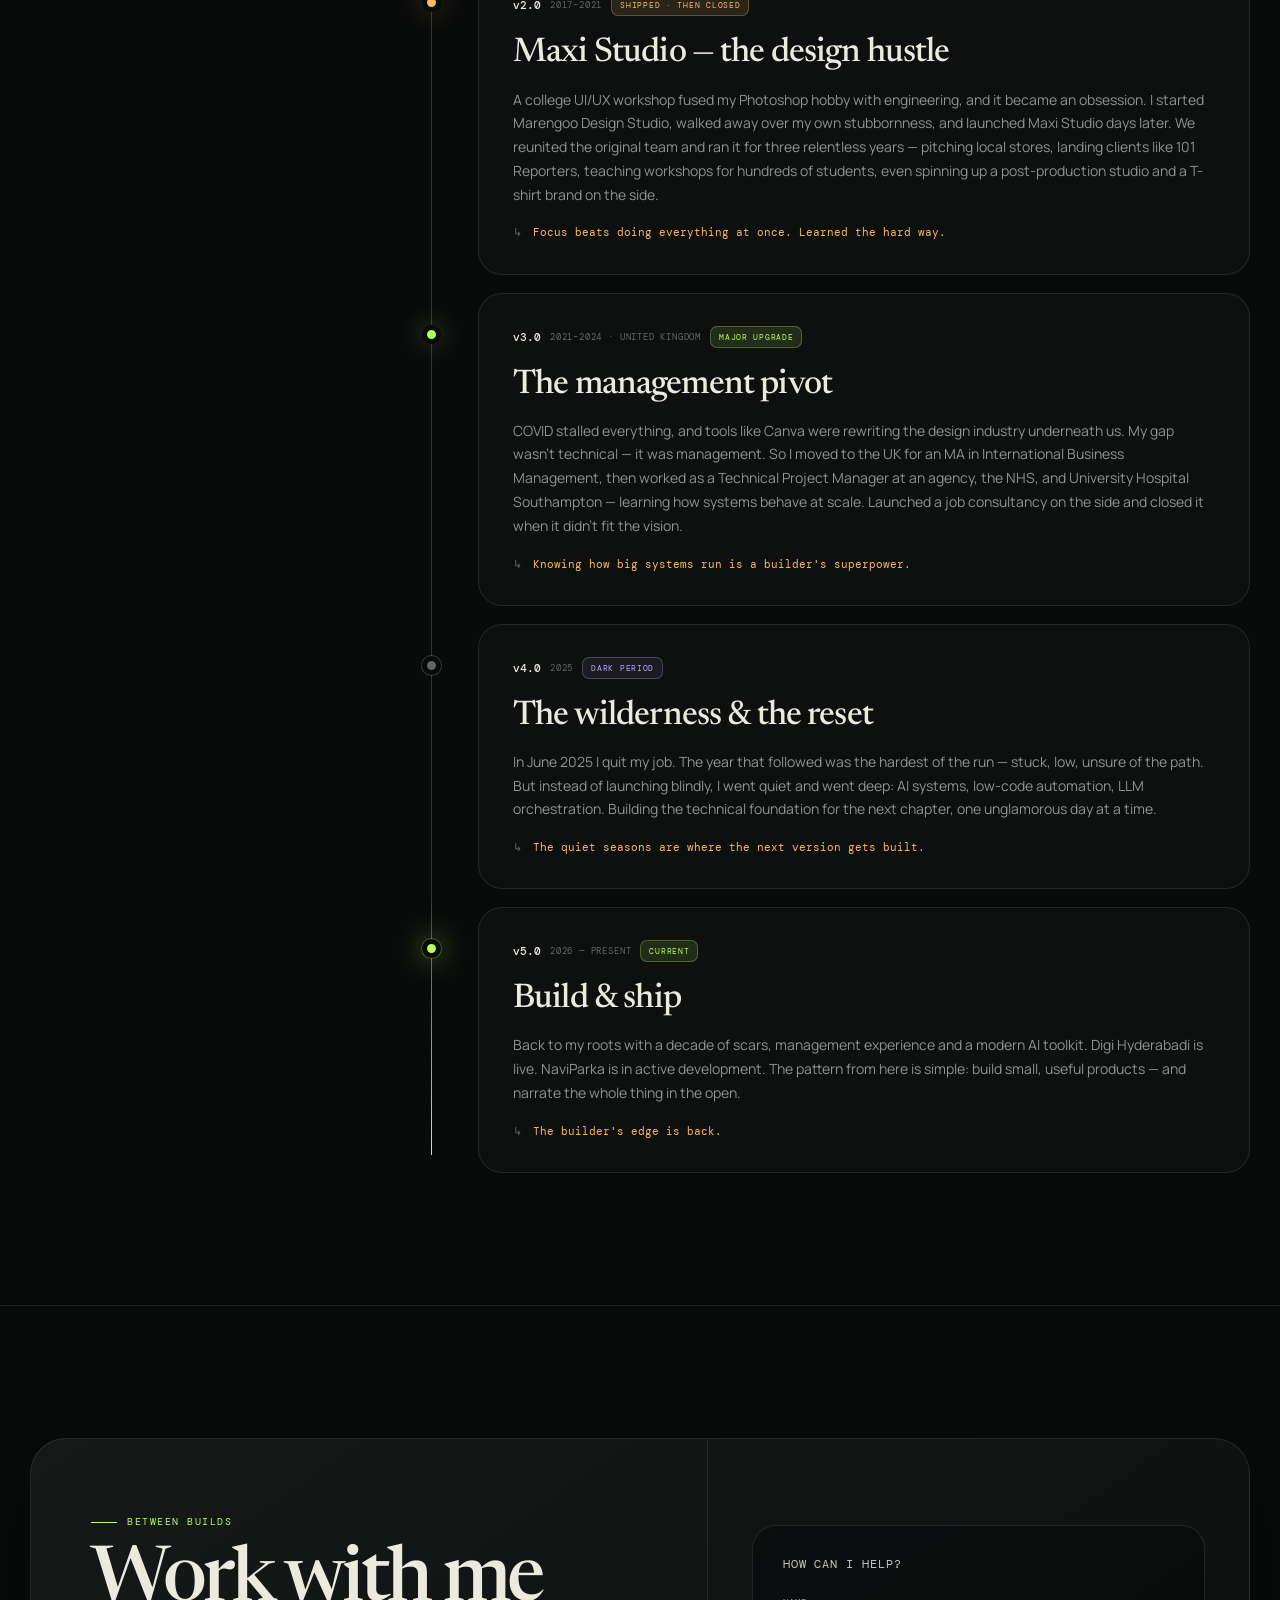
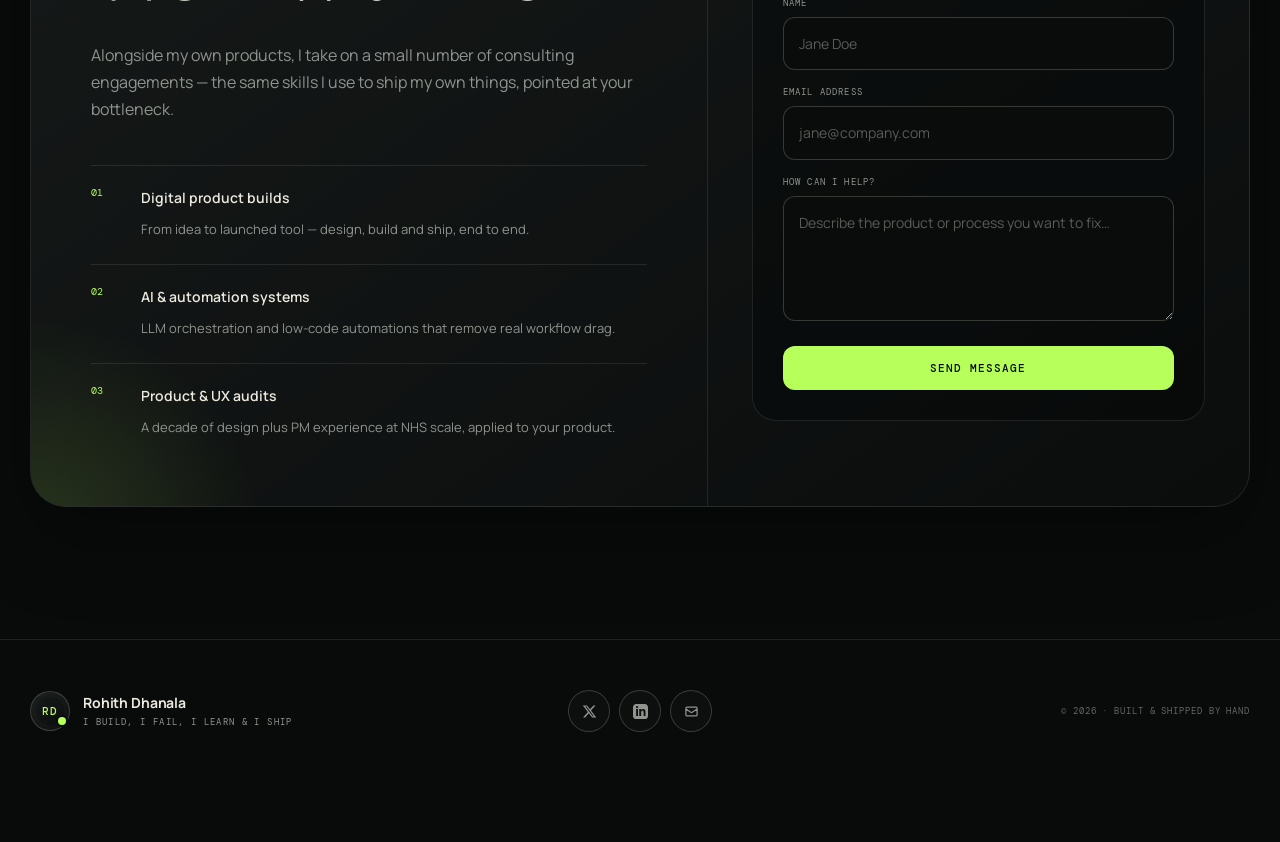
==== commit d8264de3: "Update index.html" ====
--- a/index.html
+++ b/index.html
@@ -3,6 +3,7 @@
 <head>
 <meta charset="UTF-8"/>
 <meta name="viewport" content="width=device-width, initial-scale=1.0"/>
+<meta name="theme-color" content="#090b0b"/>
 <title>Rohith Dhanala — I Build, I Fail, I Learn & I Ship</title>
 <meta name="description" content="Rohith Dhanala builds and ships AI products — Digi Hyderabadi (live), NaviParka (in development). A decade of design studios, failed startups and corporate systems, now shipping in public."/>
 
@@ -11,609 +12,709 @@
 
 <link rel="preconnect" href="https://fonts.googleapis.com"/>
 <link rel="preconnect" href="https://fonts.gstatic.com" crossorigin/>
-<link href="https://fonts.googleapis.com/css2?family=Syne:wght@600;700;800&family=Instrument+Sans:ital,wght@0,400;0,500;0,600;1,400&family=JetBrains+Mono:wght@400;500;700&display=swap" rel="stylesheet"/>
+<link href="https://fonts.googleapis.com/css2?family=DM+Mono:wght@300;400;500&family=Manrope:wght@400;500;600;700&family=Newsreader:opsz,wght@6..72,400;6..72,500;6..72,600&display=swap" rel="stylesheet"/>
 
 <style>
 :root{
-  --ink:#07100D;          /* deep green-black */
-  --ink-2:#0B1712;
-  --panel:#0E1B15;
-  --line:rgba(214,244,230,.09);
-  --line-2:rgba(214,244,230,.16);
-  --text:#E9F5EF;
-  --muted:#8FA89C;
-  --faint:#5C7368;
-  --ship:#2FE08D;         /* ship / current */
-  --ship-dim:rgba(47,224,141,.14);
-  --fail:#F0B34E;         /* fail / learn */
-  --fail-dim:rgba(240,179,78,.12);
-  --display:'Syne',sans-serif;
-  --body:'Instrument Sans',sans-serif;
-  --mono:'JetBrains Mono',monospace;
-}
-*{margin:0;padding:0;box-sizing:border-box}
-html{scroll-behavior:smooth}
+  --bg:#090b0b;
+  --bg-soft:#0d1010;
+  --surface:#111414;
+  --surface-2:#151919;
+  --paper:#ece9df;
+  --paper-soft:#c8c5bb;
+  --muted:#8f948e;
+  --muted-2:#626762;
+  --line:rgba(236,233,223,.10);
+  --line-strong:rgba(236,233,223,.20);
+  --green:#b7ff5a;
+  --green-soft:rgba(183,255,90,.12);
+  --amber:#ffb85c;
+  --amber-soft:rgba(255,184,92,.12);
+  --red:#ff766f;
+  --purple:#bba6ff;
+  --serif:'Newsreader',Georgia,serif;
+  --sans:'Manrope',Arial,sans-serif;
+  --mono:'DM Mono',monospace;
+  --radius:28px;
+  --shadow:0 28px 80px rgba(0,0,0,.36);
+}
+
+*{box-sizing:border-box;margin:0;padding:0}
+html{scroll-behavior:smooth;scroll-padding-top:100px}
 body{
-  background:var(--ink);
-  color:var(--text);
-  font-family:var(--body);
+  min-width:320px;
+  overflow-x:hidden;
+  background:var(--bg);
+  color:var(--paper);
+  font-family:var(--sans);
   font-size:16px;
-  line-height:1.65;
-  overflow-x:hidden;
-}
-/* grain — makes the dark feel like material, not a void */
+  line-height:1.7;
+  text-rendering:optimizeLegibility;
+  -webkit-font-smoothing:antialiased;
+}
 body::before{
-  content:"";position:fixed;inset:0;pointer-events:none;z-index:0;opacity:.5;
-  background-image:url("data:image/svg+xml,%3Csvg xmlns='http://www.w3.org/2000/svg' width='140' height='140'%3E%3Cfilter id='n'%3E%3CfeTurbulence type='fractalNoise' baseFrequency='0.9' numOctaves='2'/%3E%3CfeColorMatrix values='0 0 0 0 0.06 0 0 0 0 0.1 0 0 0 0 0.08 0 0 0 0.05 0'/%3E%3C/filter%3E%3Crect width='140' height='140' filter='url(%23n)'/%3E%3C/svg%3E");
-}
-::selection{background:rgba(47,224,141,.25);color:#fff}
+  content:"";
+  position:fixed;
+  inset:0;
+  z-index:-3;
+  pointer-events:none;
+  background:
+    radial-gradient(circle at 9% 7%,rgba(183,255,90,.08),transparent 27%),
+    radial-gradient(circle at 88% 18%,rgba(255,184,92,.055),transparent 24%),
+    linear-gradient(rgba(255,255,255,.018) 1px,transparent 1px),
+    linear-gradient(90deg,rgba(255,255,255,.018) 1px,transparent 1px);
+  background-size:auto,auto,64px 64px,64px 64px;
+}
+body::after{
+  content:"";
+  position:fixed;
+  inset:0;
+  z-index:1000;
+  pointer-events:none;
+  opacity:.15;
+  mix-blend-mode:soft-light;
+  background-image:url("data:image/svg+xml,%3Csvg xmlns='http://www.w3.org/2000/svg' width='160' height='160' viewBox='0 0 160 160'%3E%3Cfilter id='n'%3E%3CfeTurbulence type='fractalNoise' baseFrequency='.86' numOctaves='3' stitchTiles='stitch'/%3E%3C/filter%3E%3Crect width='100%25' height='100%25' filter='url(%23n)' opacity='.48'/%3E%3C/svg%3E");
+}
+
+::selection{background:var(--green);color:#0b0d0c}
 a{color:inherit;text-decoration:none}
-img{max-width:100%;display:block}
-.wrap{max-width:1080px;margin:0 auto;padding:0 24px;position:relative;z-index:1}
-
-/* ---------- nav ---------- */
-header{
-  position:fixed;top:0;left:0;right:0;z-index:60;
-  backdrop-filter:blur(14px);-webkit-backdrop-filter:blur(14px);
-  background:rgba(7,16,13,.72);
-  border-bottom:1px solid var(--line);
-}
-.nav{display:flex;align-items:center;justify-content:space-between;height:64px}
-.brand{display:flex;align-items:center;gap:12px}
+img{display:block;max-width:100%}
+button,input,textarea{font:inherit}
+button{color:inherit}
+
+.skip-link{
+  position:fixed;left:16px;top:-100px;z-index:1001;
+  background:var(--green);color:#080a09;padding:12px 18px;border-radius:12px;
+  font-family:var(--mono);font-size:12px;font-weight:500;
+}
+.skip-link:focus{top:16px}
+
+.shell{width:min(1220px,calc(100% - 48px));margin-inline:auto}
+.section{position:relative;padding:132px 0;border-top:1px solid var(--line)}
+
+/* NAVIGATION */
+.site-header{
+  position:fixed;inset:0 0 auto;z-index:100;
+  border-bottom:1px solid transparent;
+  transition:background .3s,border-color .3s,transform .3s;
+}
+.site-header.scrolled{
+  background:rgba(9,11,11,.78);
+  border-color:var(--line);
+  backdrop-filter:blur(20px) saturate(120%);
+  -webkit-backdrop-filter:blur(20px) saturate(120%);
+}
+.nav{height:82px;display:flex;align-items:center;justify-content:space-between;gap:28px}
+.brand{display:flex;align-items:center;gap:13px;min-width:max-content}
 .brand-mark{
-  width:34px;height:34px;border:1px solid var(--line-2);border-radius:9px;
-  display:flex;align-items:center;justify-content:center;
-  font-family:var(--mono);font-size:12px;font-weight:700;color:var(--ship);
-  background:var(--ship-dim);
-}
-.brand-name{font-family:var(--display);font-weight:700;font-size:15px;letter-spacing:.01em}
-.brand-sub{font-family:var(--mono);font-size:9.5px;letter-spacing:.14em;text-transform:uppercase;color:var(--faint);display:block;margin-top:1px}
-.nav-links{display:flex;gap:26px;font-family:var(--mono);font-size:11px;letter-spacing:.12em;text-transform:uppercase;color:var(--muted)}
-.nav-links a{transition:color .25s}
-.nav-links a:hover,.nav-links a:focus-visible{color:var(--text)}
-.nav-cta{
-  font-family:var(--mono);font-size:11px;letter-spacing:.1em;text-transform:uppercase;font-weight:700;
-  padding:10px 18px;border-radius:99px;color:var(--ink);background:var(--ship);
-  transition:transform .25s,box-shadow .25s;
-}
-.nav-cta:hover{transform:translateY(-1px);box-shadow:0 6px 24px rgba(47,224,141,.35)}
-@media(max-width:720px){.nav-links{display:none}}
-
-/* ---------- hero ---------- */
-.hero{min-height:100svh;display:flex;flex-direction:column;justify-content:center;padding:120px 0 80px;position:relative}
-.hero-glow{
-  position:absolute;width:640px;height:640px;border-radius:50%;
-  background:radial-gradient(circle,rgba(47,224,141,.10),transparent 65%);
-  top:-160px;left:-180px;pointer-events:none;filter:blur(10px);
-}
-.status{
-  display:inline-flex;align-items:center;gap:9px;
-  font-family:var(--mono);font-size:10.5px;letter-spacing:.16em;text-transform:uppercase;
-  color:var(--muted);border:1px solid var(--line-2);border-radius:99px;padding:8px 16px;
-  background:rgba(14,27,21,.6);width:max-content;
-}
-.status i{width:7px;height:7px;border-radius:50%;background:var(--ship);box-shadow:0 0 10px var(--ship);animation:pulse 2.4s ease-in-out infinite}
-@keyframes pulse{50%{opacity:.35}}
-.hero h1{
-  font-family:var(--display);font-weight:800;
-  font-size:clamp(44px,9.2vw,104px);
-  line-height:1.02;letter-spacing:-.025em;
-  margin:34px 0 30px;
-}
-.hero h1 .row{display:block}
-.w-build{color:var(--text)}
-.w-fail{
-  color:var(--fail);position:relative;white-space:nowrap;
-}
-.w-fail::after{
-  content:"";position:absolute;left:-2%;right:-2%;top:54%;height:.06em;background:var(--fail);
-  transform:rotate(-1.6deg);border-radius:2px;opacity:.9;
-}
-.w-learn{color:var(--text);border-bottom:.06em solid var(--fail);padding-bottom:.02em}
-.w-ship{color:var(--ship);text-shadow:0 0 34px rgba(47,224,141,.45)}
-.hero p{max-width:560px;color:var(--muted);font-size:17.5px}
-.hero p b{color:var(--text);font-weight:600}
-.hero-actions{display:flex;flex-wrap:wrap;gap:14px;margin-top:38px}
-.btn{
-  font-family:var(--mono);font-size:12px;letter-spacing:.08em;text-transform:uppercase;font-weight:700;
-  padding:16px 28px;border-radius:12px;transition:transform .25s,box-shadow .25s,background .25s;
-  display:inline-flex;align-items:center;gap:8px;
-}
-.btn-solid{background:var(--text);color:var(--ink)}
-.btn-solid:hover{transform:translateY(-2px);box-shadow:0 10px 30px rgba(233,245,239,.15)}
-.btn-ghost{border:1px solid var(--line-2);color:var(--text)}
-.btn-ghost:hover{background:rgba(233,245,239,.05);transform:translateY(-2px)}
-.hero-foot{
-  margin-top:64px;display:flex;gap:34px;flex-wrap:wrap;
-  font-family:var(--mono);font-size:11px;letter-spacing:.1em;text-transform:uppercase;color:var(--faint);
-}
-.hero-foot span b{color:var(--muted);font-weight:500}
-
-/* ---------- section scaffolding ---------- */
-section{padding:110px 0;border-top:1px solid var(--line);position:relative}
-.eyebrow{
-  font-family:var(--mono);font-size:11px;letter-spacing:.2em;text-transform:uppercase;
-  color:var(--ship);margin-bottom:14px;display:flex;align-items:center;gap:10px;
-}
-.eyebrow::before{content:"";width:22px;height:1px;background:var(--ship)}
-h2{font-family:var(--display);font-weight:700;font-size:clamp(30px,4.6vw,46px);letter-spacing:-.02em;margin-bottom:16px}
-.lede{color:var(--muted);max-width:560px;font-size:16.5px}
-
-/* ---------- projects ---------- */
-.projects{display:flex;flex-direction:column;gap:28px;margin-top:56px}
-.proj{
-  border:1px solid var(--line);border-radius:26px;overflow:hidden;
-  background:linear-gradient(180deg,rgba(14,27,21,.65),rgba(7,16,13,.9));
-  display:grid;grid-template-columns:1fr 1fr;
-  transition:border-color .35s,transform .35s;
-}
-.proj:hover{border-color:var(--line-2);transform:translateY(-3px)}
-.proj-body{padding:44px 40px;display:flex;flex-direction:column;gap:18px;justify-content:center}
-.tag{
-  font-family:var(--mono);font-size:10px;letter-spacing:.14em;text-transform:uppercase;font-weight:700;
-  padding:6px 12px;border-radius:99px;width:max-content;
-}
-.tag-live{color:var(--ship);background:var(--ship-dim);border:1px solid rgba(47,224,141,.3)}
-.tag-dev{color:var(--fail);background:var(--fail-dim);border:1px solid rgba(240,179,78,.3)}
-.proj h3{font-family:var(--display);font-weight:700;font-size:30px;letter-spacing:-.01em}
-.proj p{color:var(--muted);font-size:15.5px}
-.proj-links{display:flex;align-items:center;gap:18px;margin-top:6px}
-.proj-links .btn{padding:13px 22px}
-.proj-note{font-family:var(--mono);font-size:10.5px;letter-spacing:.12em;text-transform:uppercase;color:var(--faint)}
-.chips{display:flex;flex-wrap:wrap;gap:8px}
-.chip{
-  font-family:var(--mono);font-size:11px;color:var(--muted);
-  border:1px solid var(--line);background:rgba(233,245,239,.03);
-  padding:7px 13px;border-radius:10px;
-}
-.proj-visual{position:relative;display:flex;align-items:center;justify-content:center;padding:36px;min-height:340px}
-.proj-visual .halo{position:absolute;inset:12%;border-radius:50%;background:radial-gradient(circle,rgba(47,224,141,.12),transparent 70%);filter:blur(20px)}
-.proj-visual img{position:relative;z-index:1;max-height:400px;object-fit:contain;filter:drop-shadow(0 30px 60px rgba(0,0,0,.55));transition:transform .6s cubic-bezier(.16,1,.3,1)}
-.proj:hover .proj-visual img{transform:translateY(-8px) scale(1.02)}
-/* naviparka schematic visual */
-.np-visual{background:var(--ink-2)}
-.np-visual .halo{background:radial-gradient(circle,rgba(240,179,78,.09),transparent 70%)}
-.kerb-demo{position:relative;z-index:1;width:min(78%,320px);aspect-ratio:1/1.1;border:1px solid var(--line);border-radius:20px;background:#0A1410;overflow:hidden}
-.kerb-demo svg{width:100%;height:100%}
-.kerb-demo .cap{
-  position:absolute;bottom:14px;left:50%;transform:translateX(-50%);
-  font-family:var(--mono);font-size:9.5px;letter-spacing:.16em;text-transform:uppercase;color:var(--faint);white-space:nowrap;
-}
+  position:relative;width:40px;height:40px;display:grid;place-items:center;
+  border:1px solid var(--line-strong);border-radius:50%;
+  background:linear-gradient(145deg,#171b1a,#0b0d0d);
+  color:var(--green);font:500 11px var(--mono);letter-spacing:.08em;
+  box-shadow:inset 0 0 0 5px rgba(255,255,255,.015);
+}
+.brand-mark::after{content:"";position:absolute;right:1px;bottom:3px;width:8px;height:8px;border:2px solid var(--bg);border-radius:50%;background:var(--green)}
+.brand-copy{display:flex;flex-direction:column;line-height:1.1}
+.brand-name{font-size:14px;font-weight:700;letter-spacing:-.01em}
+.brand-sub{margin-top:6px;color:var(--muted);font:400 9px var(--mono);letter-spacing:.15em;text-transform:uppercase}
+.nav-centre{display:flex;gap:7px;padding:5px;border:1px solid var(--line);border-radius:999px;background:rgba(255,255,255,.025)}
+.nav-centre a{padding:9px 15px;border-radius:999px;color:var(--muted);font:400 10px var(--mono);letter-spacing:.1em;text-transform:uppercase;transition:.25s ease}
+.nav-centre a:hover,.nav-centre a:focus-visible{background:rgba(255,255,255,.06);color:var(--paper)}
+.nav-cta,.btn{
+  display:inline-flex;align-items:center;justify-content:center;gap:10px;
+  border:1px solid transparent;border-radius:999px;
+  font:500 11px var(--mono);letter-spacing:.08em;text-transform:uppercase;
+  transition:transform .25s,background .25s,border-color .25s,color .25s,box-shadow .25s;
+}
+.nav-cta{padding:12px 19px;background:var(--green);color:#0a0c0b}
+.nav-cta:hover{transform:translateY(-2px);box-shadow:0 12px 30px rgba(183,255,90,.18)}
+.menu-toggle{display:none;width:44px;height:44px;border:1px solid var(--line-strong);border-radius:50%;background:rgba(255,255,255,.025);cursor:pointer}
+.menu-toggle span{display:block;width:17px;height:1px;margin:5px auto;background:var(--paper);transition:.25s}
+.menu-toggle[aria-expanded="true"] span:first-child{transform:translateY(3px) rotate(45deg)}
+.menu-toggle[aria-expanded="true"] span:last-child{transform:translateY(-3px) rotate(-45deg)}
+.mobile-menu{display:none}
+
+/* HERO */
+.hero{min-height:100svh;padding:138px 0 72px;display:flex;align-items:center;overflow:hidden}
+.hero::before{
+  content:"";position:absolute;width:620px;height:620px;right:-290px;top:4%;border:1px solid rgba(183,255,90,.11);border-radius:50%;
+  box-shadow:0 0 0 90px rgba(183,255,90,.015),0 0 0 180px rgba(183,255,90,.009);pointer-events:none;
+}
+.hero-grid{display:grid;grid-template-columns:minmax(0,1.28fr) minmax(320px,.72fr);gap:70px;align-items:center}
+.hero-kicker{display:flex;align-items:center;gap:12px;margin-bottom:30px;color:var(--muted);font:400 10px var(--mono);letter-spacing:.13em;text-transform:uppercase}
+.live-dot{position:relative;width:8px;height:8px;border-radius:50%;background:var(--green);box-shadow:0 0 22px rgba(183,255,90,.65)}
+.live-dot::after{content:"";position:absolute;inset:-6px;border:1px solid rgba(183,255,90,.35);border-radius:50%;animation:ping 2.4s ease-out infinite}
+@keyframes ping{0%{transform:scale(.5);opacity:0}25%{opacity:1}100%{transform:scale(1.45);opacity:0}}
+.hero-title{max-width:900px;font-family:var(--serif);font-size:clamp(56px,8.2vw,118px);font-weight:500;line-height:.87;letter-spacing:-.06em}
+.hero-title .line{display:block}
+.hero-title em{font-weight:400}
+.word-build{color:var(--paper)}
+.word-fail{position:relative;color:var(--amber);font-style:italic}
+.word-fail::after{content:"";position:absolute;left:-3%;right:-3%;top:53%;height:2px;background:var(--amber);transform:rotate(-4deg);box-shadow:0 5px 0 rgba(255,184,92,.25)}
+.word-learn{color:var(--paper);border-bottom:2px solid var(--amber)}
+.word-ship{color:var(--green);font-style:italic;text-shadow:0 0 42px rgba(183,255,90,.17)}
+.hero-copy{max-width:640px;margin-top:35px;color:var(--paper-soft);font-size:17px;line-height:1.75}
+.hero-copy b{color:var(--paper);font-weight:600}
+.hero-actions{display:flex;flex-wrap:wrap;gap:12px;margin-top:34px}
+.btn{padding:15px 22px}
+.btn-primary{background:var(--paper);color:#0a0c0b}
+.btn-primary:hover{transform:translateY(-2px);box-shadow:0 15px 40px rgba(0,0,0,.32)}
+.btn-secondary{border-color:var(--line-strong);background:rgba(255,255,255,.025);color:var(--paper)}
+.btn-secondary:hover{transform:translateY(-2px);border-color:rgba(183,255,90,.4);background:var(--green-soft)}
+.arrow{font-size:15px;transition:transform .25s}
+.btn:hover .arrow{transform:translateX(3px)}
+
+.hero-console{position:relative;min-height:520px;display:flex;align-items:center;justify-content:center}
+.orbit{position:absolute;inset:5%;border:1px solid var(--line);border-radius:50%;animation:spin 28s linear infinite}
+.orbit::before,.orbit::after{content:"";position:absolute;border-radius:50%}
+.orbit::before{width:11px;height:11px;left:10%;top:16%;background:var(--green);box-shadow:0 0 24px rgba(183,255,90,.7)}
+.orbit::after{width:8px;height:8px;right:7%;bottom:25%;background:var(--amber);box-shadow:0 0 20px rgba(255,184,92,.7)}
+@keyframes spin{to{transform:rotate(360deg)}}
+.console-card{
+  position:relative;width:min(100%,400px);overflow:hidden;
+  border:1px solid var(--line-strong);border-radius:var(--radius);
+  background:linear-gradient(150deg,rgba(23,28,27,.96),rgba(10,12,12,.96));
+  box-shadow:var(--shadow);transform:rotate(2deg);
+}
+.console-top{height:47px;display:flex;align-items:center;justify-content:space-between;padding:0 18px;border-bottom:1px solid var(--line);color:var(--muted);font:400 9px var(--mono);letter-spacing:.12em;text-transform:uppercase}
+.window-dots{display:flex;gap:6px}.window-dots i{width:6px;height:6px;border-radius:50%;background:var(--muted-2)}
+.console-body{padding:30px}
+.console-label{color:var(--green);font:400 10px var(--mono);letter-spacing:.14em;text-transform:uppercase}
+.console-body h2{margin-top:12px;font:500 clamp(35px,5vw,52px)/1 var(--serif);letter-spacing:-.04em}
+.console-line{height:1px;margin:26px 0;background:linear-gradient(90deg,var(--green),transparent)}
+.console-list{display:grid;gap:15px}
+.console-row{display:grid;grid-template-columns:24px 1fr auto;gap:12px;align-items:center;padding-bottom:15px;border-bottom:1px solid var(--line)}
+.console-row:last-child{border-bottom:0;padding-bottom:0}
+.console-row .num{color:var(--muted-2);font:400 9px var(--mono)}
+.console-row strong{font-size:13px;font-weight:600}
+.console-row span:last-child{color:var(--muted);font:400 9px var(--mono);letter-spacing:.08em;text-transform:uppercase}
+.console-quote{margin-top:26px;padding:18px;border:1px solid var(--line);border-radius:16px;background:rgba(255,255,255,.02);color:var(--paper-soft);font:400 13px/1.65 var(--mono)}
+.hero-meta{grid-column:1/-1;display:grid;grid-template-columns:repeat(3,1fr);border-top:1px solid var(--line);border-bottom:1px solid var(--line);margin-top:24px}
+.meta-item{padding:20px 24px;border-right:1px solid var(--line)}
+.meta-item:last-child{border-right:0}
+.meta-item small{display:block;margin-bottom:5px;color:var(--muted-2);font:400 9px var(--mono);letter-spacing:.12em;text-transform:uppercase}
+.meta-item strong{font-size:13px;font-weight:600;color:var(--paper-soft)}
+
+/* SECTION HEADINGS */
+.section-head{display:grid;grid-template-columns:180px minmax(0,1fr);gap:46px;margin-bottom:62px}
+.eyebrow{padding-top:10px;color:var(--green);font:400 10px var(--mono);letter-spacing:.15em;text-transform:uppercase}
+.eyebrow span{display:inline-block;width:26px;height:1px;margin-right:10px;vertical-align:middle;background:var(--green)}
+.section-title{font:500 clamp(44px,6vw,76px)/.98 var(--serif);letter-spacing:-.045em}
+.section-lede{max-width:620px;margin-top:20px;color:var(--muted);font-size:16px}
+
+/* PROJECTS */
+.projects{display:grid;gap:28px}
+.project{
+  position:relative;overflow:hidden;display:grid;grid-template-columns:minmax(0,.85fr) minmax(420px,1.15fr);
+  min-height:560px;border:1px solid var(--line);border-radius:36px;
+  background:linear-gradient(135deg,rgba(19,23,22,.94),rgba(10,12,12,.96));
+  box-shadow:0 22px 80px rgba(0,0,0,.18);transition:transform .45s cubic-bezier(.16,1,.3,1),border-color .35s;
+}
+.project:hover{transform:translateY(-7px);border-color:var(--line-strong)}
+.project::before{content:"";position:absolute;left:0;right:0;top:0;height:1px;background:linear-gradient(90deg,transparent,rgba(255,255,255,.32),transparent)}
+.project-content{position:relative;z-index:2;padding:58px 54px;display:flex;flex-direction:column;justify-content:center}
+.project-index{position:absolute;right:28px;top:22px;color:rgba(236,233,223,.06);font:300 86px/1 var(--mono)}
+.tag{display:inline-flex;align-items:center;gap:8px;width:max-content;padding:8px 12px;border:1px solid;border-radius:999px;font:400 9px var(--mono);letter-spacing:.11em;text-transform:uppercase}
+.tag-live{color:var(--green);border-color:rgba(183,255,90,.27);background:var(--green-soft)}
+.tag-dev{color:var(--amber);border-color:rgba(255,184,92,.28);background:var(--amber-soft)}
+.project h3{margin-top:25px;font:500 clamp(42px,5vw,64px)/1 var(--serif);letter-spacing:-.04em}
+.project p{margin-top:22px;color:var(--muted);font-size:15px;line-height:1.75}
+.project-actions{display:flex;align-items:center;gap:18px;margin-top:30px;flex-wrap:wrap}
+.project-note{color:var(--muted-2);font:400 9px var(--mono);letter-spacing:.11em;text-transform:uppercase}
+.chips{display:flex;flex-wrap:wrap;gap:8px;margin-top:28px}
+.chip{padding:8px 12px;border:1px solid var(--line);border-radius:9px;background:rgba(255,255,255,.022);color:var(--paper-soft);font:400 10px var(--mono)}
+.project-visual{position:relative;overflow:hidden;display:flex;align-items:center;justify-content:center;min-height:480px;border-left:1px solid var(--line);background:#0c0f0e}
+.project-visual::before{content:"";position:absolute;inset:0;background:radial-gradient(circle at 50% 44%,rgba(183,255,90,.11),transparent 40%)}
+.project-visual::after{content:"";position:absolute;inset:20px;border:1px solid rgba(255,255,255,.04);border-radius:26px;pointer-events:none}
+.project-visual img{position:relative;z-index:2;width:min(88%,680px);max-height:470px;object-fit:contain;filter:drop-shadow(0 35px 45px rgba(0,0,0,.55));transition:transform .65s cubic-bezier(.16,1,.3,1)}
+.project:hover .project-visual img{transform:translateY(-9px) scale(1.018)}
+.visual-browser{position:relative;z-index:2;width:min(86%,660px);overflow:hidden;border:1px solid var(--line-strong);border-radius:18px;background:#111414;box-shadow:0 30px 70px rgba(0,0,0,.55);transform:perspective(1000px) rotateY(-5deg) rotateX(2deg)}
+.browser-top{height:34px;display:flex;align-items:center;gap:5px;padding:0 12px;border-bottom:1px solid var(--line);background:#171a1a}
+.browser-top i{width:6px;height:6px;border-radius:50%;background:var(--muted-2)}
+.visual-browser img{width:100%;max-height:none;filter:none}
+
+.np-visual::before{background:radial-gradient(circle at 50% 44%,rgba(255,184,92,.10),transparent 41%)}
+.kerb-device{position:relative;z-index:2;width:min(75%,360px);padding:9px;border:1px solid var(--line-strong);border-radius:38px;background:#050706;box-shadow:0 35px 85px rgba(0,0,0,.58);transform:rotate(2deg);transition:transform .65s cubic-bezier(.16,1,.3,1)}
+.project:hover .kerb-device{transform:rotate(0deg) translateY(-8px)}
+.kerb-screen{position:relative;overflow:hidden;aspect-ratio:.83;border-radius:31px;background:#0b100e}
+.device-bar{position:absolute;z-index:4;top:11px;left:50%;width:82px;height:20px;transform:translateX(-50%);border-radius:999px;background:#050706}
+.kerb-screen svg{width:100%;height:100%}
+.map-label{position:absolute;left:22px;right:22px;bottom:22px;z-index:3;padding:14px 16px;border:1px solid var(--line-strong);border-radius:15px;background:rgba(9,11,11,.78);backdrop-filter:blur(12px);color:var(--paper-soft);font:400 9px var(--mono);letter-spacing:.1em;text-align:center;text-transform:uppercase}
+
+/* CHANGELOG */
+.story-layout{display:grid;grid-template-columns:310px minmax(0,1fr);gap:72px;align-items:start}
+.story-aside{position:sticky;top:118px}
+.story-aside .big-note{max-width:250px;color:var(--paper-soft);font:400 29px/1.25 var(--serif);letter-spacing:-.02em}
+.story-aside .big-note em{color:var(--green)}
+.story-aside .small-note{max-width:260px;margin-top:22px;color:var(--muted);font-size:13px}
+.story-timeline{position:relative}
+.story-timeline::before{content:"";position:absolute;left:19px;top:18px;bottom:18px;width:1px;background:linear-gradient(var(--green),var(--line-strong) 18%,var(--line-strong) 82%,var(--green))}
+.log-item{position:relative;margin-bottom:18px;padding:0 0 0 66px}
+.log-item:last-child{margin-bottom:0}
+.log-node{position:absolute;left:10px;top:32px;width:19px;height:19px;border:5px solid var(--bg);border-radius:50%;background:var(--muted-2);box-shadow:0 0 0 1px var(--line-strong)}
+.log-item.ship .log-node{background:var(--green);box-shadow:0 0 24px rgba(183,255,90,.30)}
+.log-item.fail .log-node{background:var(--amber);box-shadow:0 0 24px rgba(255,184,92,.28)}
+.log-item.now .log-node{background:var(--green);box-shadow:0 0 0 1px rgba(183,255,90,.25),0 0 28px rgba(183,255,90,.50);animation:pulseNode 2.2s ease-in-out infinite}
+@keyframes pulseNode{50%{transform:scale(.72);opacity:.7}}
+.log-card{position:relative;padding:32px 34px;border:1px solid var(--line);border-radius:24px;background:rgba(17,20,20,.66);transition:background .3s,border-color .3s,transform .3s}
+.log-card:hover{transform:translateX(4px);border-color:var(--line-strong);background:rgba(20,24,23,.9)}
+.log-head{display:flex;align-items:center;gap:9px;flex-wrap:wrap;margin-bottom:18px}
+.log-v{color:var(--paper);font:500 11px var(--mono)}
+.log-date{color:var(--muted-2);font:400 9px var(--mono);letter-spacing:.09em;text-transform:uppercase}
+.log-tag{padding:5px 8px;border:1px solid;border-radius:7px;font:400 8px var(--mono);letter-spacing:.09em;text-transform:uppercase}
+.lt-sunset{color:var(--muted);border-color:rgba(143,148,142,.25);background:rgba(143,148,142,.07)}
+.lt-fail{color:var(--amber);border-color:rgba(255,184,92,.28);background:var(--amber-soft)}
+.lt-ship{color:var(--green);border-color:rgba(183,255,90,.28);background:var(--green-soft)}
+.lt-dark{color:var(--purple);border-color:rgba(187,166,255,.28);background:rgba(187,166,255,.08)}
+.log-item h3{font:500 clamp(25px,3vw,34px)/1.15 var(--serif);letter-spacing:-.025em}
+.log-item p{margin-top:14px;color:var(--muted);font-size:14px}
+.log-lesson{position:relative;margin-top:18px!important;padding-left:20px;color:var(--amber)!important;font:400 11px/1.55 var(--mono)!important}
+.log-lesson::before{content:"↳";position:absolute;left:0;color:var(--muted-2)}
+
+/* CONSULTING */
+.consult-panel{position:relative;overflow:hidden;display:grid;grid-template-columns:minmax(0,1fr) minmax(420px,.8fr);border:1px solid var(--line);border-radius:36px;background:linear-gradient(145deg,#151918,#0b0d0d);box-shadow:var(--shadow)}
+.consult-panel::before{content:"";position:absolute;width:460px;height:460px;left:-220px;bottom:-260px;border-radius:50%;background:radial-gradient(circle,rgba(183,255,90,.14),transparent 67%)}
+.consult-copy{position:relative;padding:66px 60px;border-right:1px solid var(--line)}
+.consult-copy h2{margin-top:18px;font:500 clamp(48px,6vw,76px)/.95 var(--serif);letter-spacing:-.045em}
+.consult-copy>.section-lede{margin-top:24px}
+.consult-list{display:grid;gap:22px;margin-top:42px}
+.consult-item{display:grid;grid-template-columns:38px 1fr;gap:12px;padding-top:20px;border-top:1px solid var(--line)}
+.consult-item i{color:var(--green);font:400 10px var(--mono);font-style:normal}
+.consult-item b{display:block;margin-bottom:5px;font-size:14px;font-weight:600}
+.consult-item span{color:var(--muted);font-size:13px}
+.form-wrap{position:relative;padding:44px;display:flex;align-items:center}
+.form-card{width:100%;padding:30px;border:1px solid var(--line);border-radius:24px;background:rgba(5,7,7,.36)}
+.form-title{margin-bottom:25px;color:var(--paper-soft);font:400 12px var(--mono);letter-spacing:.08em;text-transform:uppercase}
+.field{margin-bottom:16px}
+.field label{display:block;margin-bottom:8px;color:var(--muted);font:400 9px var(--mono);letter-spacing:.13em;text-transform:uppercase}
+.field input,.field textarea{width:100%;border:1px solid var(--line-strong);border-radius:12px;background:#0a0c0c;color:var(--paper);padding:14px 15px;font-size:14px;outline:none;transition:border-color .25s,box-shadow .25s}
+.field textarea{min-height:125px;resize:vertical}
+.field input::placeholder,.field textarea::placeholder{color:#575c57}
+.field input:focus,.field textarea:focus{border-color:rgba(183,255,90,.65);box-shadow:0 0 0 4px rgba(183,255,90,.06)}
+.form-btn{width:100%;border:0;border-radius:12px;background:var(--green);color:#080a09;padding:15px 18px;cursor:pointer;font:500 11px var(--mono);letter-spacing:.09em;text-transform:uppercase;transition:transform .25s,box-shadow .25s,opacity .25s}
+.form-btn:hover{transform:translateY(-2px);box-shadow:0 14px 34px rgba(183,255,90,.16)}
+.form-btn:disabled{cursor:wait;opacity:.65;transform:none;box-shadow:none}
+.form-ok{display:none;padding:24px;border:1px solid rgba(183,255,90,.28);border-radius:16px;background:var(--green-soft);text-align:center}
+.form-ok b{display:block;color:var(--green);font-size:14px}.form-ok span{display:block;margin-top:5px;color:var(--muted);font-size:12px}
+
+/* FOOTER */
+footer{padding:50px 0 110px;border-top:1px solid var(--line)}
+.footer-grid{display:grid;grid-template-columns:1fr auto 1fr;align-items:center;gap:28px}
+.foot-social{display:flex;gap:9px;justify-content:center}
+.soc{width:42px;height:42px;display:grid;place-items:center;border:1px solid var(--line-strong);border-radius:50%;color:var(--muted);background:rgba(255,255,255,.02);transition:.25s}
+.soc:hover{border-color:var(--paper);background:var(--paper);color:#0a0c0b;transform:translateY(-3px)}
+.soc svg{width:15px;height:15px}
+.foot-line{justify-self:end;color:var(--muted-2);font:400 9px var(--mono);letter-spacing:.1em;text-transform:uppercase}
+
+/* AUDIO */
+.audio-chip{
+  position:fixed;right:24px;bottom:24px;z-index:90;
+  display:flex;align-items:center;gap:11px;padding:8px 15px 8px 8px;
+  border:1px solid var(--line-strong);border-radius:999px;background:rgba(12,15,14,.82);
+  backdrop-filter:blur(18px);-webkit-backdrop-filter:blur(18px);box-shadow:0 18px 55px rgba(0,0,0,.45);cursor:pointer;transition:.25s;
+}
+.audio-chip:hover{transform:translateY(-3px);border-color:rgba(183,255,90,.38)}
+.audio-play{width:36px;height:36px;display:grid;place-items:center;border-radius:50%;background:var(--green);color:#090b0b}
+.audio-play svg{width:13px;height:13px}
+.audio-meta{display:flex;flex-direction:column;line-height:1.25;text-align:left}
+.audio-title{font:500 10px var(--mono)}
+.audio-sub{margin-top:3px;color:var(--muted);font:400 8px var(--mono);letter-spacing:.1em;text-transform:uppercase}
+.eq{height:15px;display:flex;align-items:flex-end;gap:2px;margin-left:3px}.eq i{width:2px;height:3px;border-radius:2px;background:var(--green)}
+.playing .eq i{animation:eq 1s ease-in-out infinite}.playing .eq i:nth-child(2){animation-delay:.16s}.playing .eq i:nth-child(3){animation-delay:.32s}.playing .eq i:nth-child(4){animation-delay:.08s}
+@keyframes eq{0%,100%{height:3px}50%{height:14px}}
+
+/* REVEALS */
+.rv{opacity:0;transform:translateY(24px);transition:opacity .75s cubic-bezier(.16,1,.3,1),transform .75s cubic-bezier(.16,1,.3,1)}
+.rv.in{opacity:1;transform:none}
+
+/* RESPONSIVE */
+@media(max-width:1050px){
+  .hero-grid{grid-template-columns:minmax(0,1fr) 360px;gap:40px}
+  .hero-console{min-height:440px}
+  .project{grid-template-columns:1fr 1.05fr}
+  .project-content{padding:48px 40px}
+  .story-layout{grid-template-columns:250px 1fr;gap:46px}
+  .consult-copy{padding:54px 44px}.form-wrap{padding:34px}
+}
+
 @media(max-width:860px){
-  .proj{grid-template-columns:1fr}
-  .proj-visual{order:-1;min-height:260px}
-}
-
-/* ---------- changelog (story) ---------- */
-.log{margin-top:60px;border-left:1px solid var(--line-2);padding-left:0;position:relative}
-.log-item{position:relative;padding:0 0 54px 42px}
-.log-item:last-child{padding-bottom:0}
-.log-item::before{
-  content:"";position:absolute;left:-6px;top:8px;width:11px;height:11px;border-radius:50%;
-  background:var(--ink);border:2px solid var(--faint);
-}
-.log-item.fail::before{border-color:var(--fail);box-shadow:0 0 12px rgba(240,179,78,.5)}
-.log-item.ship::before{border-color:var(--ship);box-shadow:0 0 12px rgba(47,224,141,.5)}
-.log-item.now::before{border-color:var(--ship);background:var(--ship);box-shadow:0 0 16px rgba(47,224,141,.9);animation:pulse 2.4s ease-in-out infinite}
-.log-head{display:flex;flex-wrap:wrap;align-items:baseline;gap:12px;margin-bottom:10px}
-.log-v{font-family:var(--mono);font-weight:700;font-size:13px;color:var(--text)}
-.log-date{font-family:var(--mono);font-size:11px;letter-spacing:.1em;color:var(--faint);text-transform:uppercase}
-.log-tag{font-family:var(--mono);font-size:10px;letter-spacing:.1em;text-transform:uppercase;padding:3px 9px;border-radius:6px}
-.lt-sunset{color:var(--muted);background:rgba(143,168,156,.1);border:1px solid rgba(143,168,156,.25)}
-.lt-fail{color:var(--fail);background:var(--fail-dim);border:1px solid rgba(240,179,78,.3)}
-.lt-ship{color:var(--ship);background:var(--ship-dim);border:1px solid rgba(47,224,141,.3)}
-.lt-dark{color:#B9A7E8;background:rgba(139,92,246,.1);border:1px solid rgba(139,92,246,.3)}
-.log-item h3{font-family:var(--display);font-weight:700;font-size:21px;margin-bottom:8px;letter-spacing:-.01em}
-.log-item p{color:var(--muted);font-size:15px;max-width:640px}
-.log-item p+p{margin-top:8px}
-.log-lesson{
-  margin-top:14px;font-family:var(--mono);font-size:12px;color:var(--fail);
-  display:flex;gap:10px;align-items:baseline;
-}
-.log-lesson::before{content:">";color:var(--faint)}
-
-/* ---------- consulting ---------- */
-.consult{
-  display:grid;grid-template-columns:1.1fr .9fr;gap:56px;align-items:start;margin-top:8px;
-}
-.consult-list{display:flex;flex-direction:column;gap:18px;margin-top:34px}
-.consult-item{display:flex;gap:16px;align-items:baseline}
-.consult-item i{font-family:var(--mono);font-style:normal;font-size:12px;color:var(--ship)}
-.consult-item div b{display:block;font-weight:600;font-size:15.5px;margin-bottom:2px}
-.consult-item div span{color:var(--muted);font-size:14.5px}
-/* form */
-.form-card{
-  border:1px solid var(--line);border-radius:24px;padding:36px;
-  background:linear-gradient(180deg,rgba(14,27,21,.7),rgba(7,16,13,.9));
-}
-.field{margin-bottom:20px}
-.field label{
-  display:block;font-family:var(--mono);font-size:10px;font-weight:700;
-  letter-spacing:.16em;text-transform:uppercase;color:var(--muted);margin-bottom:9px;
-}
-.field input,.field textarea{
-  width:100%;background:var(--ink);border:1px solid var(--line-2);border-radius:12px;
-  padding:15px 17px;font-family:var(--body);font-size:14.5px;color:var(--text);
-  transition:border-color .25s;resize:none;
-}
-.field input::placeholder,.field textarea::placeholder{color:var(--faint)}
-.field input:focus,.field textarea:focus{outline:none;border-color:var(--ship)}
-.form-btn{
-  width:100%;border:none;cursor:pointer;background:var(--ship);color:var(--ink);
-  font-family:var(--mono);font-size:12px;font-weight:700;letter-spacing:.1em;text-transform:uppercase;
-  padding:17px;border-radius:12px;transition:transform .25s,box-shadow .25s;
-}
-.form-btn:hover{transform:translateY(-2px);box-shadow:0 10px 30px rgba(47,224,141,.3)}
-.form-btn:disabled{opacity:.6;cursor:wait;transform:none;box-shadow:none}
-.form-ok{
-  display:none;text-align:center;border:1px solid rgba(47,224,141,.35);
-  background:var(--ship-dim);border-radius:12px;padding:18px;margin-top:6px;
-}
-.form-ok b{color:var(--ship);font-size:14px;display:block}
-.form-ok span{color:var(--muted);font-size:13px}
-@media(max-width:860px){.consult{grid-template-columns:1fr}}
-
-/* ---------- footer ---------- */
-footer{border-top:1px solid var(--line);padding:44px 0}
-.foot{display:flex;align-items:center;justify-content:space-between;gap:20px;flex-wrap:wrap}
-.foot-social{display:flex;gap:12px}
-.soc{
-  width:42px;height:42px;border:1px solid var(--line-2);border-radius:12px;
-  display:flex;align-items:center;justify-content:center;color:var(--muted);
-  transition:all .25s;
-}
-.soc:hover{background:var(--text);color:var(--ink);border-color:var(--text)}
-.soc svg{width:16px;height:16px}
-.foot-line{font-family:var(--mono);font-size:10.5px;letter-spacing:.1em;text-transform:uppercase;color:var(--faint)}
-
-/* ---------- audio chip ---------- */
-.audio-chip{
-  position:fixed;bottom:26px;right:26px;z-index:70;
-  display:flex;align-items:center;gap:12px;
-  border:1px solid var(--line-2);border-radius:99px;
-  background:rgba(7,16,13,.85);backdrop-filter:blur(14px);-webkit-backdrop-filter:blur(14px);
-  padding:10px 18px 10px 12px;cursor:pointer;
-  transition:border-color .3s,transform .3s;box-shadow:0 12px 40px rgba(0,0,0,.5);
-}
-.audio-chip:hover{border-color:rgba(47,224,141,.4);transform:translateY(-2px)}
-.audio-play{
-  width:34px;height:34px;border-radius:50%;background:var(--ship);color:var(--ink);
-  display:flex;align-items:center;justify-content:center;flex-shrink:0;
-}
-.audio-play svg{width:13px;height:13px}
-.audio-meta{display:flex;flex-direction:column;line-height:1.25}
-.audio-title{font-family:var(--mono);font-size:11px;font-weight:700;color:var(--text);letter-spacing:.04em}
-.audio-sub{font-family:var(--mono);font-size:9px;letter-spacing:.14em;text-transform:uppercase;color:var(--faint)}
-.eq{display:flex;align-items:flex-end;gap:2.5px;height:16px;margin-left:2px}
-.eq i{width:3px;background:var(--ship);border-radius:2px;height:4px;transition:height .2s}
-.playing .eq i{animation:eq 1s ease-in-out infinite}
-.playing .eq i:nth-child(1){animation-delay:0s}
-.playing .eq i:nth-child(2){animation-delay:.18s}
-.playing .eq i:nth-child(3){animation-delay:.36s}
-.playing .eq i:nth-child(4){animation-delay:.1s}
-@keyframes eq{0%,100%{height:4px}50%{height:15px}}
-
-/* reveal on scroll */
-.rv{opacity:0;transform:translateY(26px);transition:opacity .8s cubic-bezier(.16,1,.3,1),transform .8s cubic-bezier(.16,1,.3,1)}
-.rv.in{opacity:1;transform:none}
+  .shell{width:min(100% - 36px,720px)}
+  .section{padding:100px 0}
+  .nav-centre,.nav>.nav-cta{display:none}
+  .menu-toggle{display:block}
+  .mobile-menu{position:absolute;left:18px;right:18px;top:76px;display:grid;gap:6px;padding:13px;border:1px solid var(--line-strong);border-radius:20px;background:rgba(14,17,16,.96);box-shadow:var(--shadow);backdrop-filter:blur(20px);opacity:0;visibility:hidden;transform:translateY(-8px);transition:.25s}
+  .mobile-menu.open{opacity:1;visibility:visible;transform:none}
+  .mobile-menu a{padding:13px 14px;border-radius:12px;color:var(--paper-soft);font:400 11px var(--mono);letter-spacing:.08em;text-transform:uppercase}
+  .mobile-menu a:hover{background:rgba(255,255,255,.05);color:var(--paper)}
+  .mobile-menu .mobile-cta{margin-top:4px;background:var(--green);color:#080a09;text-align:center}
+  .hero{padding-top:125px}
+  .hero-grid{grid-template-columns:1fr;gap:40px}
+  .hero-title{font-size:clamp(56px,13vw,92px)}
+  .hero-console{min-height:390px}
+  .console-card{width:min(88vw,430px)}
+  .hero-meta{grid-template-columns:1fr}
+  .meta-item{border-right:0;border-bottom:1px solid var(--line)}.meta-item:last-child{border-bottom:0}
+  .section-head{grid-template-columns:1fr;gap:14px;margin-bottom:42px}.eyebrow{padding-top:0}
+  .project{grid-template-columns:1fr;min-height:0}
+  .project-visual{order:-1;min-height:420px;border-left:0;border-bottom:1px solid var(--line)}
+  .story-layout{grid-template-columns:1fr;gap:40px}.story-aside{position:static}.story-aside .big-note{max-width:620px}
+  .consult-panel{grid-template-columns:1fr}.consult-copy{border-right:0;border-bottom:1px solid var(--line)}
+  .footer-grid{grid-template-columns:1fr;justify-items:center;text-align:center}.foot-line{justify-self:center}
+}
+
+@media(max-width:560px){
+  .shell{width:calc(100% - 28px)}
+  .nav{height:72px}.brand-mark{width:37px;height:37px}.brand-sub{display:none}
+  .hero{min-height:auto;padding:112px 0 52px}
+  .hero::before{width:400px;height:400px;right:-260px}
+  .hero-kicker{align-items:flex-start;line-height:1.5;margin-bottom:23px}
+  .hero-title{font-size:clamp(48px,15vw,72px);line-height:.92;letter-spacing:-.055em}
+  .hero-copy{font-size:15px;margin-top:27px}
+  .hero-actions{display:grid}.hero-actions .btn{width:100%}
+  .hero-console{min-height:340px;margin-top:3px}.orbit{inset:1%}.console-body{padding:24px}.console-card{transform:rotate(0)}
+  .hero-meta{margin-top:5px}.meta-item{padding:15px 10px}
+  .section{padding:82px 0}
+  .section-title{font-size:clamp(41px,13vw,58px)}
+  .project{border-radius:26px}.project-content{padding:36px 26px}.project-index{font-size:62px;right:18px}.project h3{font-size:44px}
+  .project-visual{min-height:310px}.project-visual::after{inset:12px;border-radius:19px}.visual-browser{width:89%;transform:none}.kerb-device{width:min(72%,290px)}
+  .project-actions{align-items:flex-start;flex-direction:column}.project-actions .btn{width:100%}
+  .story-timeline::before{left:10px}.log-item{padding-left:38px}.log-node{left:1px;width:18px;height:18px}.log-card{padding:25px 22px;border-radius:20px}.log-card:hover{transform:none}
+  .consult-panel{border-radius:26px}.consult-copy{padding:40px 26px}.consult-copy h2{font-size:50px}.form-wrap{padding:20px}.form-card{padding:23px}
+  footer{padding-bottom:98px}.footer-grid .brand{justify-content:center}
+  .audio-chip{right:14px;bottom:14px}.audio-meta{display:none}.audio-chip{padding-right:8px}.eq{margin-right:3px}
+}
+
 @media(prefers-reduced-motion:reduce){
-  *{animation:none!important;transition:none!important}
+  html{scroll-behavior:auto}
+  *,*::before,*::after{animation:none!important;transition:none!important}
   .rv{opacity:1;transform:none}
-  html{scroll-behavior:auto}
-}
-:focus-visible{outline:2px solid var(--ship);outline-offset:3px;border-radius:4px}
+}
+:focus-visible{outline:2px solid var(--green);outline-offset:4px}
 </style>
 </head>
 <body>
-
-<!-- ======= NAV ======= -->
-<header>
-  <div class="wrap nav">
+<a class="skip-link" href="#main-content">Skip to content</a>
+
+<header class="site-header" id="site-header">
+  <div class="shell nav">
     <a href="#" class="brand" aria-label="Rohith Dhanala — home">
       <span class="brand-mark">RD</span>
-      <span>
+      <span class="brand-copy">
         <span class="brand-name">Rohith Dhanala</span>
         <span class="brand-sub">Builder · AI Products</span>
       </span>
     </a>
-    <nav class="nav-links" aria-label="Site">
+
+    <nav class="nav-centre" aria-label="Primary navigation">
       <a href="#shipping">Shipping</a>
       <a href="#changelog">Changelog</a>
       <a href="#work-with-me">Work with me</a>
     </nav>
-    <a href="#work-with-me" class="nav-cta">Let's talk</a>
+
+    <a href="#work-with-me" class="nav-cta">Let's talk <span aria-hidden="true">↗</span></a>
+
+    <button class="menu-toggle" id="menu-toggle" type="button" aria-label="Open navigation" aria-controls="mobile-menu" aria-expanded="false">
+      <span></span><span></span>
+    </button>
+
+    <nav class="mobile-menu" id="mobile-menu" aria-label="Mobile navigation">
+      <a href="#shipping">Shipping</a>
+      <a href="#changelog">Changelog</a>
+      <a href="#work-with-me">Work with me</a>
+      <a href="#work-with-me" class="mobile-cta">Let's talk</a>
+    </nav>
   </div>
 </header>
 
-<!-- ======= HERO ======= -->
-<section class="hero" style="border-top:none">
-  <div class="hero-glow" aria-hidden="true"></div>
-  <div class="wrap">
-    <span class="status"><i></i>Now building · NaviParka — Southampton, UK</span>
-    <h1>
-      <span class="row">I <span class="w-build">Build</span>, I <span class="w-fail">Fail</span>,</span>
-      <span class="row">I <span class="w-learn">Learn</span> &amp; I <span class="w-ship">Ship</span>.</span>
-    </h1>
-    <p>
-      A decade of design studios, failed startups and corporate systems — now compressed into
-      one job: <b>shipping small, useful AI products, in public.</b> One is live. The next is on the way.
-    </p>
-    <div class="hero-actions">
-      <a href="#shipping" class="btn btn-solid">See what I've shipped</a>
-      <a href="#changelog" class="btn btn-ghost">Read the changelog →</a>
-    </div>
-    <div class="hero-foot">
-      <span>Est. <b>2016 — Bangalore</b></span>
-      <span>Based <b>Southampton, UK</b></span>
-      <span>Products <b>1 live · 1 in dev</b></span>
-    </div>
-  </div>
-</section>
-
-<!-- ======= SHIPPING (projects) ======= -->
-<section id="shipping">
-  <div class="wrap">
-    <p class="eyebrow rv">Shipping</p>
-    <h2 class="rv">Built &amp; shipped</h2>
-    <p class="lede rv">Real products, in the wild or on the bench. Each one narrated openly — the wins and the breakages.</p>
-
-    <div class="projects">
-
-      <!-- DIGI HYDERABADI -->
-      <article class="proj rv">
-        <div class="proj-body">
-          <span class="tag tag-live">● Live &amp; launched</span>
-          <h3>Digi Hyderabadi</h3>
-          <p>
-            A localized digital platform, built from the ground up — brand identity, architecture
-            and launch, end to end. The product that broke my analysis-paralysis loop and proved
-            the rule I now build by: ship fast, learn in public.
-          </p>
-          <div class="proj-links">
-            <a class="btn btn-solid" href="https://digihyderabadi.com" target="_blank" rel="noopener">Visit platform ↗</a>
-            <span class="proj-note">Case study soon</span>
+<main id="main-content">
+  <section class="hero">
+    <div class="shell hero-grid">
+      <div class="hero-main rv">
+        <div class="hero-kicker"><span class="live-dot"></span>Now building · NaviParka — Southampton, UK</div>
+        <h1 class="hero-title">
+          <span class="line">I <span class="word-build">Build</span>, I <span class="word-fail">Fail</span>,</span>
+          <span class="line">I <span class="word-learn">Learn</span> &amp; I <span class="word-ship">Ship</span>.</span>
+        </h1>
+        <p class="hero-copy">
+          A decade of design studios, failed startups and corporate systems — now compressed into
+          one job: <b>shipping small, useful AI products, in public.</b> One is live. The next is on the way.
+        </p>
+        <div class="hero-actions">
+          <a href="#shipping" class="btn btn-primary">See what I've shipped <span class="arrow" aria-hidden="true">↘</span></a>
+          <a href="#changelog" class="btn btn-secondary">Read the changelog <span class="arrow" aria-hidden="true">→</span></a>
+        </div>
+      </div>
+
+      <aside class="hero-console rv" aria-label="Builder status">
+        <div class="orbit" aria-hidden="true"></div>
+        <div class="console-card">
+          <div class="console-top">
+            <span>builder.log</span>
+            <span class="window-dots" aria-hidden="true"><i></i><i></i><i></i></span>
+          </div>
+          <div class="console-body">
+            <span class="console-label">Current release</span>
+            <h2>v5.0<br/>Build &amp; ship</h2>
+            <div class="console-line"></div>
+            <div class="console-list">
+              <div class="console-row"><span class="num">01</span><strong>Digi Hyderabadi</strong><span>Live</span></div>
+              <div class="console-row"><span class="num">02</span><strong>NaviParka</strong><span>In dev</span></div>
+              <div class="console-row"><span class="num">03</span><strong>Consulting</strong><span>Selective</span></div>
+            </div>
+            <div class="console-quote">“The builder's edge is back.”</div>
           </div>
         </div>
-        <div class="proj-visual">
-          <div class="halo" aria-hidden="true"></div>
-          <img src="Digi-SC.png" alt="Digi Hyderabadi interface"/>
+      </aside>
+
+      <div class="hero-meta rv" aria-label="Profile highlights">
+        <div class="meta-item"><small>Established</small><strong>2016 — Bangalore</strong></div>
+        <div class="meta-item"><small>Based</small><strong>Southampton, UK</strong></div>
+        <div class="meta-item"><small>Products</small><strong>1 live · 1 in dev</strong></div>
+      </div>
+    </div>
+  </section>
+
+  <section class="section" id="shipping">
+    <div class="shell">
+      <header class="section-head">
+        <p class="eyebrow rv"><span></span>Shipping</p>
+        <div>
+          <h2 class="section-title rv">Built &amp; shipped</h2>
+          <p class="section-lede rv">Real products, in the wild or on the bench. Each one narrated openly — the wins and the breakages.</p>
         </div>
-      </article>
-
-      <!-- NAVIPARKA -->
-      <article class="proj rv">
-        <div class="proj-body">
-          <span class="tag tag-dev">◐ In development</span>
-          <h3>NaviParka</h3>
-          <p>
-            Parking in UK cities, minus the fear of the ticket. A live map of every street's real
-            parking rules, an AI scanner that reads confusing sign stacks and gives a straight
-            answer, and a timer that pings you before the wardens do. Launching in Southampton first.
-          </p>
-          <div class="chips">
-            <span class="chip">Android</span>
-            <span class="chip">AI sign scanner</span>
-            <span class="chip">Live kerb map</span>
-            <span class="chip">UK · Southampton first</span>
+      </header>
+
+      <div class="projects">
+        <article class="project rv">
+          <div class="project-content">
+            <span class="project-index" aria-hidden="true">01</span>
+            <span class="tag tag-live">● Live &amp; launched</span>
+            <h3>Digi Hyderabadi</h3>
+            <p>
+              A localized digital platform, built from the ground up — brand identity, architecture
+              and launch, end to end. The product that broke my analysis-paralysis loop and proved
+              the rule I now build by: ship fast, learn in public.
+            </p>
+            <div class="project-actions">
+              <a class="btn btn-primary" href="https://digihyderabadi.com" target="_blank" rel="noopener">Visit platform <span class="arrow" aria-hidden="true">↗</span></a>
+              <span class="project-note">Case study soon</span>
+            </div>
           </div>
+          <div class="project-visual">
+            <div class="visual-browser">
+              <div class="browser-top" aria-hidden="true"><i></i><i></i><i></i></div>
+              <img src="Digi-SC.png" alt="Digi Hyderabadi interface"/>
+            </div>
+          </div>
+        </article>
+
+        <article class="project rv">
+          <div class="project-content">
+            <span class="project-index" aria-hidden="true">02</span>
+            <span class="tag tag-dev">◐ In development</span>
+            <h3>NaviParka</h3>
+            <p>
+              Parking in UK cities, minus the fear of the ticket. A live map of every street's real
+              parking rules, an AI scanner that reads confusing sign stacks and gives a straight
+              answer, and a timer that pings you before the wardens do. Launching in Southampton first.
+            </p>
+            <div class="chips">
+              <span class="chip">Android</span>
+              <span class="chip">AI sign scanner</span>
+              <span class="chip">Live kerb map</span>
+              <span class="chip">UK · Southampton first</span>
+            </div>
+          </div>
+          <div class="project-visual np-visual">
+            <div class="kerb-device" role="img" aria-label="Schematic of a street map with colour-coded kerb parking lines">
+              <div class="kerb-screen">
+                <span class="device-bar" aria-hidden="true"></span>
+                <svg viewBox="0 0 320 390" fill="none" xmlns="http://www.w3.org/2000/svg" aria-hidden="true">
+                  <rect width="320" height="390" fill="#0B100E"/>
+                  <g opacity=".76">
+                    <rect x="28" y="32" width="102" height="78" rx="9" fill="#151D19"/>
+                    <rect x="191" y="32" width="101" height="78" rx="9" fill="#151D19"/>
+                    <rect x="28" y="167" width="102" height="78" rx="9" fill="#151D19"/>
+                    <rect x="191" y="167" width="101" height="78" rx="9" fill="#151D19"/>
+                    <rect x="28" y="300" width="264" height="48" rx="9" fill="#151D19"/>
+                  </g>
+                  <path d="M160 0V390" stroke="#202A25" stroke-width="29"/>
+                  <path d="M0 137H320" stroke="#202A25" stroke-width="29"/>
+                  <path d="M0 272H320" stroke="#202A25" stroke-width="29"/>
+                  <path d="M142 15V118" stroke="#B7FF5A" stroke-width="5" stroke-linecap="round"/>
+                  <path d="M178 15V118" stroke="#FFB85C" stroke-width="5" stroke-linecap="round"/>
+                  <path d="M14 119H140" stroke="#FF766F" stroke-width="5" stroke-linecap="round"/>
+                  <path d="M180 155H306" stroke="#B7FF5A" stroke-width="5" stroke-linecap="round"/>
+                  <path d="M14 155H140" stroke="#B7FF5A" stroke-width="5" stroke-linecap="round"/>
+                  <path d="M180 119H306" stroke="#FFB85C" stroke-width="5" stroke-linecap="round"/>
+                  <path d="M142 170V251" stroke="#FF766F" stroke-width="5" stroke-linecap="round"/>
+                  <path d="M178 170V251" stroke="#B7FF5A" stroke-width="5" stroke-linecap="round"/>
+                  <path d="M14 254H140" stroke="#B7FF5A" stroke-width="5" stroke-linecap="round"/>
+                  <path d="M180 254H306" stroke="#FFB85C" stroke-width="5" stroke-linecap="round"/>
+                  <circle cx="160" cy="211" r="25" fill="rgba(183,255,90,.12)"/>
+                  <circle cx="160" cy="211" r="9" fill="#B7FF5A"/>
+                  <path d="M152 211L158 217L170 202" stroke="#090B0B" stroke-width="3" stroke-linecap="round" stroke-linejoin="round"/>
+                </svg>
+                <span class="map-label">Every street · colour-coded rules</span>
+              </div>
+            </div>
+          </div>
+        </article>
+      </div>
+    </div>
+  </section>
+
+  <section class="section" id="changelog">
+    <div class="shell">
+      <header class="section-head">
+        <p class="eyebrow rv"><span></span>Changelog</p>
+        <div>
+          <h2 class="section-title rv">Release history of a builder</h2>
+          <p class="section-lede rv">No straight lines here. Every version below shipped something, broke something, or taught me something — usually all three.</p>
         </div>
-        <div class="proj-visual np-visual">
-          <div class="halo" aria-hidden="true"></div>
-          <div class="kerb-demo" role="img" aria-label="Schematic of a street map with colour-coded kerb parking lines">
-            <svg viewBox="0 0 300 330" fill="none" xmlns="http://www.w3.org/2000/svg">
-              <!-- blocks -->
-              <g opacity=".55">
-                <rect x="34" y="30" width="90" height="72" rx="6" fill="#101E17"/>
-                <rect x="176" y="30" width="90" height="72" rx="6" fill="#101E17"/>
-                <rect x="34" y="150" width="90" height="72" rx="6" fill="#101E17"/>
-                <rect x="176" y="150" width="90" height="72" rx="6" fill="#101E17"/>
-                <rect x="34" y="262" width="232" height="40" rx="6" fill="#101E17"/>
-              </g>
-              <!-- roads -->
-              <path d="M150 0V330" stroke="#1B2B23" stroke-width="22"/>
-              <path d="M0 126H300" stroke="#1B2B23" stroke-width="22"/>
-              <path d="M0 244H300" stroke="#1B2B23" stroke-width="22"/>
-              <!-- kerb lines -->
-              <path d="M136 12V108" stroke="#2FE08D" stroke-width="4" stroke-linecap="round"/>
-              <path d="M164 12V108" stroke="#F0B34E" stroke-width="4" stroke-linecap="round"/>
-              <path d="M14 112H132" stroke="#F0645A" stroke-width="4" stroke-linecap="round"/>
-              <path d="M168 140H286" stroke="#2FE08D" stroke-width="4" stroke-linecap="round"/>
-              <path d="M14 140H132" stroke="#2FE08D" stroke-width="4" stroke-linecap="round"/>
-              <path d="M168 112H286" stroke="#F0B34E" stroke-width="4" stroke-linecap="round"/>
-              <path d="M136 148V226" stroke="#F0645A" stroke-width="4" stroke-linecap="round"/>
-              <path d="M164 148V226" stroke="#2FE08D" stroke-width="4" stroke-linecap="round"/>
-              <path d="M14 230H132" stroke="#2FE08D" stroke-width="4" stroke-linecap="round"/>
-              <path d="M168 230H286" stroke="#F0B34E" stroke-width="4" stroke-linecap="round"/>
-              <!-- location puck -->
-              <circle cx="150" cy="186" r="16" fill="rgba(47,224,141,.15)"/>
-              <circle cx="150" cy="186" r="7" fill="#2FE08D"/>
-            </svg>
-            <span class="cap">Every street · colour-coded rules</span>
-          </div>
-        </div>
-      </article>
-
-    </div>
-  </div>
-</section>
-
-<!-- ======= CHANGELOG (story) ======= -->
-<section id="changelog">
-  <div class="wrap">
-    <p class="eyebrow rv">Changelog</p>
-    <h2 class="rv">Release history of a builder</h2>
-    <p class="lede rv">
-      No straight lines here. Every version below shipped something, broke something, or taught
-      me something — usually all three.
-    </p>
-
-    <div class="log" style="margin-left:6px">
-
-      <div class="log-item ship rv">
-        <div class="log-head">
-          <span class="log-v">v1.0</span>
-          <span class="log-date">2016 · Bangalore</span>
-          <span class="log-tag lt-sunset">sunset</span>
-        </div>
-        <h3>Snap Greeks — the spark</h3>
-        <p>
-          First year of computer science, a shared obsession with gadgets, and a tech review blog
-          built with friends. We barely knew HTML — so we learned databases, backends and no-code
-          tools on the fly. The content world moved to social and the blog faded, but the itch to
-          build never did.
-        </p>
-        <p class="log-lesson">First taste of shipping something real.</p>
-      </div>
-
-      <div class="log-item fail rv">
-        <div class="log-head">
-          <span class="log-v">v2.0</span>
-          <span class="log-date">2017–2021</span>
-          <span class="log-tag lt-fail">shipped · then closed</span>
-        </div>
-        <h3>Maxi Studio — the design hustle</h3>
-        <p>
-          A college UI/UX workshop fused my Photoshop hobby with engineering, and it became an
-          obsession. I started Marengoo Design Studio, walked away over my own stubbornness, and
-          launched Maxi Studio days later. We reunited the original team and ran it for three
-          relentless years — pitching local stores, landing clients like 101 Reporters, teaching
-          workshops for hundreds of students, even spinning up a post-production studio and a
-          T-shirt brand on the side.
-        </p>
-        <p class="log-lesson">Focus beats doing everything at once. Learned the hard way.</p>
-      </div>
-
-      <div class="log-item ship rv">
-        <div class="log-head">
-          <span class="log-v">v3.0</span>
-          <span class="log-date">2021–2024 · United Kingdom</span>
-          <span class="log-tag lt-ship">major upgrade</span>
-        </div>
-        <h3>The management pivot</h3>
-        <p>
-          COVID stalled everything, and tools like Canva were rewriting the design industry
-          underneath us. My gap wasn't technical — it was management. So I moved to the UK for an
-          MA in International Business Management, then worked as a Technical Project Manager at an
-          agency, the NHS, and University Hospital Southampton — learning how systems behave at
-          scale. Launched a job consultancy on the side and closed it when it didn't fit the vision.
-        </p>
-        <p class="log-lesson">Knowing how big systems run is a builder's superpower.</p>
-      </div>
-
-      <div class="log-item rv">
-        <div class="log-head">
-          <span class="log-v">v4.0</span>
-          <span class="log-date">2025</span>
-          <span class="log-tag lt-dark">dark period</span>
-        </div>
-        <h3>The wilderness &amp; the reset</h3>
-        <p>
-          In June 2025 I quit my job. The year that followed was the hardest of the run — stuck,
-          low, unsure of the path. But instead of launching blindly, I went quiet and went deep:
-          AI systems, low-code automation, LLM orchestration. Building the technical foundation
-          for the next chapter, one unglamorous day at a time.
-        </p>
-        <p class="log-lesson">The quiet seasons are where the next version gets built.</p>
-      </div>
-
-      <div class="log-item now rv">
-        <div class="log-head">
-          <span class="log-v">v5.0</span>
-          <span class="log-date">2026 — present</span>
-          <span class="log-tag lt-ship">current</span>
-        </div>
-        <h3>Build &amp; ship</h3>
-        <p>
-          Back to my roots with a decade of scars, management experience and a modern AI toolkit.
-          Digi Hyderabadi is live. NaviParka is in active development. The pattern from here is
-          simple: build small, useful products — and narrate the whole thing in the open.
-        </p>
-        <p class="log-lesson">The builder's edge is back.</p>
-      </div>
-
-    </div>
-  </div>
-</section>
-
-<!-- ======= WORK WITH ME ======= -->
-<section id="work-with-me">
-  <div class="wrap">
-    <div class="consult">
-      <div>
-        <p class="eyebrow rv">Between builds</p>
-        <h2 class="rv">Work with me</h2>
-        <p class="lede rv">
-          Alongside my own products, I take on a small number of consulting engagements — the
-          same skills I use to ship my own things, pointed at your bottleneck.
-        </p>
-        <div class="consult-list rv">
-          <div class="consult-item"><i>01</i><div><b>Digital product builds</b><span>From idea to launched tool — design, build and ship, end to end.</span></div></div>
-          <div class="consult-item"><i>02</i><div><b>AI &amp; automation systems</b><span>LLM orchestration and low-code automations that remove real workflow drag.</span></div></div>
-          <div class="consult-item"><i>03</i><div><b>Product &amp; UX audits</b><span>A decade of design plus PM experience at NHS scale, applied to your product.</span></div></div>
-        </div>
-      </div>
-
-      <div class="form-card rv">
-        <form id="contact-form" novalidate>
-          <input type="hidden" name="access_key" value="98fbda6f-3158-485a-83b6-17b51b3fc144"/>
-          <input type="hidden" name="subject" value="New Inquiry — Rohith Dhanala Portfolio"/>
-          <div class="field">
-            <label for="cf-name">Name</label>
-            <input id="cf-name" type="text" name="name" required placeholder="Jane Doe"/>
-          </div>
-          <div class="field">
-            <label for="cf-email">Email address</label>
-            <input id="cf-email" type="email" name="email" required placeholder="jane@company.com"/>
-          </div>
-          <div class="field">
-            <label for="cf-msg">How can I help?</label>
-            <textarea id="cf-msg" name="message" rows="4" required placeholder="Describe the product or process you want to fix…"></textarea>
-          </div>
-          <button type="submit" id="submit-btn" class="form-btn">Send message</button>
-        </form>
-        <div id="form-feedback" class="form-ok">
-          <b>✓ Message sent</b>
-          <span>Thanks for reaching out — I'll get back to you shortly.</span>
+      </header>
+
+      <div class="story-layout">
+        <aside class="story-aside rv">
+          <p class="big-note">I Build, I Fail, I Learn &amp; I <em>Ship.</em></p>
+          <p class="small-note">The builder's edge is back.</p>
+        </aside>
+
+        <div class="story-timeline">
+          <article class="log-item ship rv">
+            <span class="log-node" aria-hidden="true"></span>
+            <div class="log-card">
+              <div class="log-head"><span class="log-v">v1.0</span><span class="log-date">2016 · Bangalore</span><span class="log-tag lt-sunset">sunset</span></div>
+              <h3>Snap Greeks — the spark</h3>
+              <p>First year of computer science, a shared obsession with gadgets, and a tech review blog built with friends. We barely knew HTML — so we learned databases, backends and no-code tools on the fly. The content world moved to social and the blog faded, but the itch to build never did.</p>
+              <p class="log-lesson">First taste of shipping something real.</p>
+            </div>
+          </article>
+
+          <article class="log-item fail rv">
+            <span class="log-node" aria-hidden="true"></span>
+            <div class="log-card">
+              <div class="log-head"><span class="log-v">v2.0</span><span class="log-date">2017–2021</span><span class="log-tag lt-fail">shipped · then closed</span></div>
+              <h3>Maxi Studio — the design hustle</h3>
+              <p>A college UI/UX workshop fused my Photoshop hobby with engineering, and it became an obsession. I started Marengoo Design Studio, walked away over my own stubbornness, and launched Maxi Studio days later. We reunited the original team and ran it for three relentless years — pitching local stores, landing clients like 101 Reporters, teaching workshops for hundreds of students, even spinning up a post-production studio and a T-shirt brand on the side.</p>
+              <p class="log-lesson">Focus beats doing everything at once. Learned the hard way.</p>
+            </div>
+          </article>
+
+          <article class="log-item ship rv">
+            <span class="log-node" aria-hidden="true"></span>
+            <div class="log-card">
+              <div class="log-head"><span class="log-v">v3.0</span><span class="log-date">2021–2024 · United Kingdom</span><span class="log-tag lt-ship">major upgrade</span></div>
+              <h3>The management pivot</h3>
+              <p>COVID stalled everything, and tools like Canva were rewriting the design industry underneath us. My gap wasn't technical — it was management. So I moved to the UK for an MA in International Business Management, then worked as a Technical Project Manager at an agency, the NHS, and University Hospital Southampton — learning how systems behave at scale. Launched a job consultancy on the side and closed it when it didn't fit the vision.</p>
+              <p class="log-lesson">Knowing how big systems run is a builder's superpower.</p>
+            </div>
+          </article>
+
+          <article class="log-item rv">
+            <span class="log-node" aria-hidden="true"></span>
+            <div class="log-card">
+              <div class="log-head"><span class="log-v">v4.0</span><span class="log-date">2025</span><span class="log-tag lt-dark">dark period</span></div>
+              <h3>The wilderness &amp; the reset</h3>
+              <p>In June 2025 I quit my job. The year that followed was the hardest of the run — stuck, low, unsure of the path. But instead of launching blindly, I went quiet and went deep: AI systems, low-code automation, LLM orchestration. Building the technical foundation for the next chapter, one unglamorous day at a time.</p>
+              <p class="log-lesson">The quiet seasons are where the next version gets built.</p>
+            </div>
+          </article>
+
+          <article class="log-item now rv">
+            <span class="log-node" aria-hidden="true"></span>
+            <div class="log-card">
+              <div class="log-head"><span class="log-v">v5.0</span><span class="log-date">2026 — present</span><span class="log-tag lt-ship">current</span></div>
+              <h3>Build &amp; ship</h3>
+              <p>Back to my roots with a decade of scars, management experience and a modern AI toolkit. Digi Hyderabadi is live. NaviParka is in active development. The pattern from here is simple: build small, useful products — and narrate the whole thing in the open.</p>
+              <p class="log-lesson">The builder's edge is back.</p>
+            </div>
+          </article>
         </div>
       </div>
     </div>
-  </div>
-</section>
-
-<!-- ======= FOOTER ======= -->
+  </section>
+
+  <section class="section" id="work-with-me">
+    <div class="shell">
+      <div class="consult-panel rv">
+        <div class="consult-copy">
+          <p class="eyebrow"><span></span>Between builds</p>
+          <h2>Work with me</h2>
+          <p class="section-lede">Alongside my own products, I take on a small number of consulting engagements — the same skills I use to ship my own things, pointed at your bottleneck.</p>
+
+          <div class="consult-list">
+            <div class="consult-item"><i>01</i><div><b>Digital product builds</b><span>From idea to launched tool — design, build and ship, end to end.</span></div></div>
+            <div class="consult-item"><i>02</i><div><b>AI &amp; automation systems</b><span>LLM orchestration and low-code automations that remove real workflow drag.</span></div></div>
+            <div class="consult-item"><i>03</i><div><b>Product &amp; UX audits</b><span>A decade of design plus PM experience at NHS scale, applied to your product.</span></div></div>
+          </div>
+        </div>
+
+        <div class="form-wrap">
+          <div class="form-card">
+            <p class="form-title">How can I help?</p>
+            <form id="contact-form" novalidate>
+              <input type="hidden" name="access_key" value="98fbda6f-3158-485a-83b6-17b51b3fc144"/>
+              <input type="hidden" name="subject" value="New Inquiry — Rohith Dhanala Portfolio"/>
+              <div class="field">
+                <label for="cf-name">Name</label>
+                <input id="cf-name" type="text" name="name" required autocomplete="name" placeholder="Jane Doe"/>
+              </div>
+              <div class="field">
+                <label for="cf-email">Email address</label>
+                <input id="cf-email" type="email" name="email" required autocomplete="email" placeholder="jane@company.com"/>
+              </div>
+              <div class="field">
+                <label for="cf-msg">How can I help?</label>
+                <textarea id="cf-msg" name="message" rows="4" required placeholder="Describe the product or process you want to fix…"></textarea>
+              </div>
+              <button type="submit" id="submit-btn" class="form-btn">Send message</button>
+            </form>
+            <div id="form-feedback" class="form-ok" role="status" aria-live="polite">
+              <b>✓ Message sent</b>
+              <span>Thanks for reaching out — I'll get back to you shortly.</span>
+            </div>
+          </div>
+        </div>
+      </div>
+    </div>
+  </section>
+</main>
+
 <footer>
-  <div class="wrap foot">
+  <div class="shell footer-grid">
     <div class="brand">
       <span class="brand-mark">RD</span>
-      <span>
+      <span class="brand-copy">
         <span class="brand-name">Rohith Dhanala</span>
         <span class="brand-sub">I build, I fail, I learn &amp; I ship</span>
       </span>
     </div>
+
     <div class="foot-social">
-      <!-- ⚠️ Replace YOUR_X_HANDLE with your real X username -->
+      <!-- Replace YOUR_X_HANDLE with your real X username -->
       <a class="soc" href="https://x.com/YOUR_X_HANDLE" target="_blank" rel="noopener" aria-label="X (Twitter)">
-        <svg viewBox="0 0 24 24" fill="currentColor"><path d="M18.244 2.25h3.308l-7.227 8.26 8.502 11.24H16.17l-5.214-6.817L4.99 21.75H1.68l7.73-8.835L1.254 2.25H8.08l4.713 6.231zm-1.161 17.52h1.833L7.084 4.126H5.117z"/></svg>
+        <svg viewBox="0 0 24 24" fill="currentColor" aria-hidden="true"><path d="M18.244 2.25h3.308l-7.227 8.26 8.502 11.24H16.17l-5.214-6.817L4.99 21.75H1.68l7.73-8.835L1.254 2.25H8.08l4.713 6.231zm-1.161 17.52h1.833L7.084 4.126H5.117z"/></svg>
       </a>
       <a class="soc" href="https://linkedin.com/in/rohith-dhanala-35715b162" target="_blank" rel="noopener" aria-label="LinkedIn">
-        <svg viewBox="0 0 24 24" fill="currentColor"><path d="M19 0h-14c-2.761 0-5 2.239-5 5v14c0 2.761 2.239 5 5 5h14c2.762 0 5-2.239 5-5v-14c0-2.761-2.238-5-5-5zm-11 19h-3v-11h3v11zm-1.5-12.268c-.966 0-1.75-.79-1.75-1.764s.784-1.764 1.75-1.764 1.75.79 1.75 1.764-.783 1.764-1.75 1.764zm13.5 12.268h-3v-5.604c0-3.368-4-3.113-4 0v5.604h-3v-11h3v1.765c1.396-2.586 7-2.777 7 2.476v6.759z"/></svg>
+        <svg viewBox="0 0 24 24" fill="currentColor" aria-hidden="true"><path d="M19 0h-14c-2.761 0-5 2.239-5 5v14c0 2.761 2.239 5 5 5h14c2.762 0 5-2.239 5-5v-14c0-2.761-2.238-5-5-5zm-11 19h-3v-11h3v11zm-1.5-12.268c-.966 0-1.75-.79-1.75-1.764s.784-1.764 1.75-1.764 1.75.79 1.75 1.764-.783 1.764-1.75 1.764zm13.5 12.268h-3v-5.604c0-3.368-4-3.113-4 0v5.604h-3v-11h3v1.765c1.396-2.586 7-2.777 7 2.476v6.759z"/></svg>
       </a>
       <a class="soc" href="mailto:rodhanala@gmail.com" aria-label="Email">
-        <svg viewBox="0 0 24 24" fill="none" stroke="currentColor" stroke-width="2"><path stroke-linecap="round" stroke-linejoin="round" d="M3 8l7.89 5.26a2 2 0 002.22 0L21 8M5 19h14a2 2 0 002-2V7a2 2 0 00-2-2H5a2 2 0 00-2 2v10a2 2 0 002 2z"/></svg>
+        <svg viewBox="0 0 24 24" fill="none" stroke="currentColor" stroke-width="2" aria-hidden="true"><path stroke-linecap="round" stroke-linejoin="round" d="M3 8l7.89 5.26a2 2 0 002.22 0L21 8M5 19h14a2 2 0 002-2V7a2 2 0 00-2-2H5a2 2 0 00-2 2v10a2 2 0 002 2z"/></svg>
       </a>
     </div>
+
     <span class="foot-line">© 2026 · Built &amp; shipped by hand</span>
   </div>
 </footer>
 
-<!-- ======= AUDIO CHIP ======= -->
-<audio id="bg-music" loop preload="auto">
+<audio id="bg-music" loop preload="metadata">
   <source src="Who's Ro.mp3" type="audio/mpeg"/>
 </audio>
-<button class="audio-chip" id="audio-toggle" aria-label="Play the track Who's Ro" aria-pressed="false">
+<button class="audio-chip" id="audio-toggle" type="button" aria-label="Play the track Who's Ro" aria-pressed="false">
   <span class="audio-play">
-    <svg id="icon-play" viewBox="0 0 24 24" fill="currentColor"><path d="M8 5v14l11-7z"/></svg>
-    <svg id="icon-pause" viewBox="0 0 24 24" fill="currentColor" style="display:none"><path d="M6 19h4V5H6v14zm8-14v14h4V5h-4z"/></svg>
+    <svg id="icon-play" viewBox="0 0 24 24" fill="currentColor" aria-hidden="true"><path d="M8 5v14l11-7z"/></svg>
+    <svg id="icon-pause" viewBox="0 0 24 24" fill="currentColor" style="display:none" aria-hidden="true"><path d="M6 19h4V5H6v14zm8-14v14h4V5h-4z"/></svg>
   </span>
   <span class="audio-meta">
     <span class="audio-title">Who's Ro</span>
@@ -623,61 +724,123 @@
 </button>
 
 <script>
-/* ---- contact form (Web3Forms) ---- */
-const contactForm=document.getElementById('contact-form');
-const feedbackBlock=document.getElementById('form-feedback');
-if(contactForm){
-  contactForm.addEventListener('submit',async function(e){
-    e.preventDefault();
-    const btn=document.getElementById('submit-btn');
-    const orig=btn.innerText;
-    btn.disabled=true;btn.innerText='Sending…';
-    try{
-      const data=Object.fromEntries(new FormData(contactForm));
-      const res=await fetch('https://api.web3forms.com/submit',{
-        method:'POST',
-        headers:{'Content-Type':'application/json','Accept':'application/json'},
-        body:JSON.stringify(data)
+(() => {
+  const header = document.getElementById('site-header');
+  const menuToggle = document.getElementById('menu-toggle');
+  const mobileMenu = document.getElementById('mobile-menu');
+
+  const syncHeader = () => header?.classList.toggle('scrolled', window.scrollY > 18);
+  syncHeader();
+  window.addEventListener('scroll', syncHeader, { passive: true });
+
+  if (menuToggle && mobileMenu) {
+    const closeMenu = () => {
+      menuToggle.setAttribute('aria-expanded', 'false');
+      menuToggle.setAttribute('aria-label', 'Open navigation');
+      mobileMenu.classList.remove('open');
+    };
+
+    menuToggle.addEventListener('click', () => {
+      const isOpen = menuToggle.getAttribute('aria-expanded') === 'true';
+      menuToggle.setAttribute('aria-expanded', String(!isOpen));
+      menuToggle.setAttribute('aria-label', isOpen ? 'Open navigation' : 'Close navigation');
+      mobileMenu.classList.toggle('open', !isOpen);
+    });
+
+    mobileMenu.querySelectorAll('a').forEach(link => link.addEventListener('click', closeMenu));
+    document.addEventListener('keydown', event => {
+      if (event.key === 'Escape') closeMenu();
+    });
+    document.addEventListener('click', event => {
+      if (!mobileMenu.contains(event.target) && !menuToggle.contains(event.target)) closeMenu();
+    });
+  }
+
+  const contactForm = document.getElementById('contact-form');
+  const feedbackBlock = document.getElementById('form-feedback');
+  if (contactForm) {
+    contactForm.addEventListener('submit', async event => {
+      event.preventDefault();
+      const button = document.getElementById('submit-btn');
+      const originalText = button.innerText;
+
+      if (!contactForm.checkValidity()) {
+        contactForm.reportValidity();
+        return;
+      }
+
+      button.disabled = true;
+      button.innerText = 'Sending…';
+
+      try {
+        const data = Object.fromEntries(new FormData(contactForm));
+        const response = await fetch('https://api.web3forms.com/submit', {
+          method: 'POST',
+          headers: { 'Content-Type': 'application/json', 'Accept': 'application/json' },
+          body: JSON.stringify(data)
+        });
+        const output = await response.json();
+
+        if (response.ok && output.success) {
+          contactForm.style.display = 'none';
+          feedbackBlock.style.display = 'block';
+        } else {
+          throw new Error('Submission failed');
+        }
+      } catch (error) {
+        button.disabled = false;
+        button.innerText = originalText;
+        alert('Something went wrong sending the message — please try again, or email rodhanala@gmail.com directly.');
+      }
+    });
+  }
+
+  const music = document.getElementById('bg-music');
+  const audioToggle = document.getElementById('audio-toggle');
+  const playIcon = document.getElementById('icon-play');
+  const pauseIcon = document.getElementById('icon-pause');
+
+  if (music && audioToggle) {
+    music.volume = 0.3;
+    const updateAudioUI = isPlaying => {
+      playIcon.style.display = isPlaying ? 'none' : 'block';
+      pauseIcon.style.display = isPlaying ? 'block' : 'none';
+      audioToggle.classList.toggle('playing', isPlaying);
+      audioToggle.setAttribute('aria-pressed', String(isPlaying));
+      audioToggle.setAttribute('aria-label', isPlaying ? "Pause the track Who's Ro" : "Play the track Who's Ro");
+    };
+
+    audioToggle.addEventListener('click', async () => {
+      if (music.paused) {
+        try {
+          await music.play();
+          updateAudioUI(true);
+        } catch (error) {
+          updateAudioUI(false);
+        }
+      } else {
+        music.pause();
+        updateAudioUI(false);
+      }
+    });
+    music.addEventListener('ended', () => updateAudioUI(false));
+  }
+
+  const revealItems = document.querySelectorAll('.rv');
+  if ('IntersectionObserver' in window) {
+    const observer = new IntersectionObserver(entries => {
+      entries.forEach(entry => {
+        if (entry.isIntersecting) {
+          entry.target.classList.add('in');
+          observer.unobserve(entry.target);
+        }
       });
-      const out=await res.json();
-      if(res.ok&&out.success){
-        contactForm.style.display='none';
-        feedbackBlock.style.display='block';
-      }else{throw new Error('submit failed')}
-    }catch(err){
-      btn.disabled=false;btn.innerText=orig;
-      alert('Something went wrong sending the message — please try again, or email rodhanala@gmail.com directly.');
-    }
-  });
-}
-
-/* ---- audio chip ---- */
-const music=document.getElementById('bg-music');
-const chip=document.getElementById('audio-toggle');
-const iPlay=document.getElementById('icon-play');
-const iPause=document.getElementById('icon-pause');
-let playing=false;
-if(chip&&music){
-  music.volume=0.3;
-  chip.addEventListener('click',()=>{
-    if(playing){
-      music.pause();
-      iPlay.style.display='block';iPause.style.display='none';
-      chip.classList.remove('playing');chip.setAttribute('aria-pressed','false');
-    }else{
-      music.play();
-      iPlay.style.display='none';iPause.style.display='block';
-      chip.classList.add('playing');chip.setAttribute('aria-pressed','true');
-    }
-    playing=!playing;
-  });
-}
-
-/* ---- scroll reveal ---- */
-const io=new IntersectionObserver((entries)=>{
-  entries.forEach(en=>{if(en.isIntersecting){en.target.classList.add('in');io.unobserve(en.target)}});
-},{threshold:.12});
-document.querySelectorAll('.rv').forEach(el=>io.observe(el));
+    }, { threshold: 0.11, rootMargin: '0px 0px -35px' });
+    revealItems.forEach(item => observer.observe(item));
+  } else {
+    revealItems.forEach(item => item.classList.add('in'));
+  }
+})();
 </script>
 </body>
 </html>
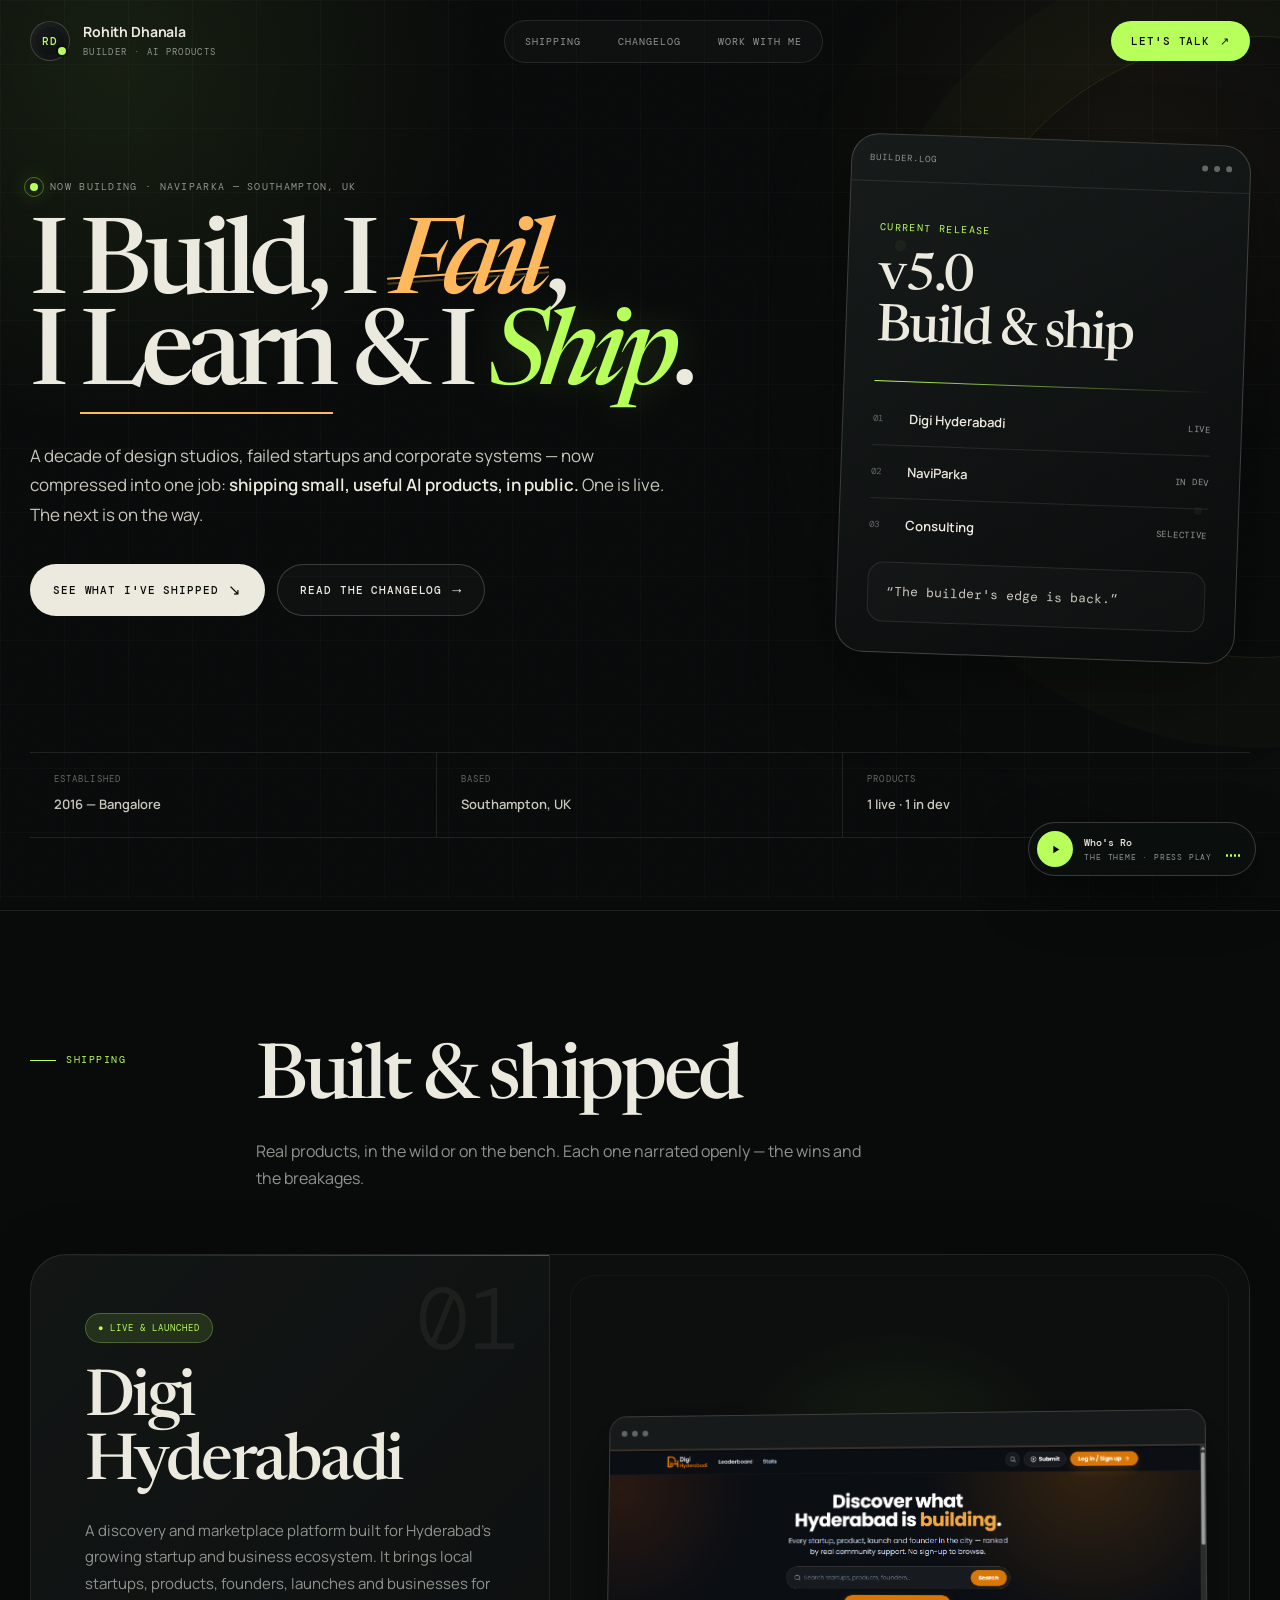
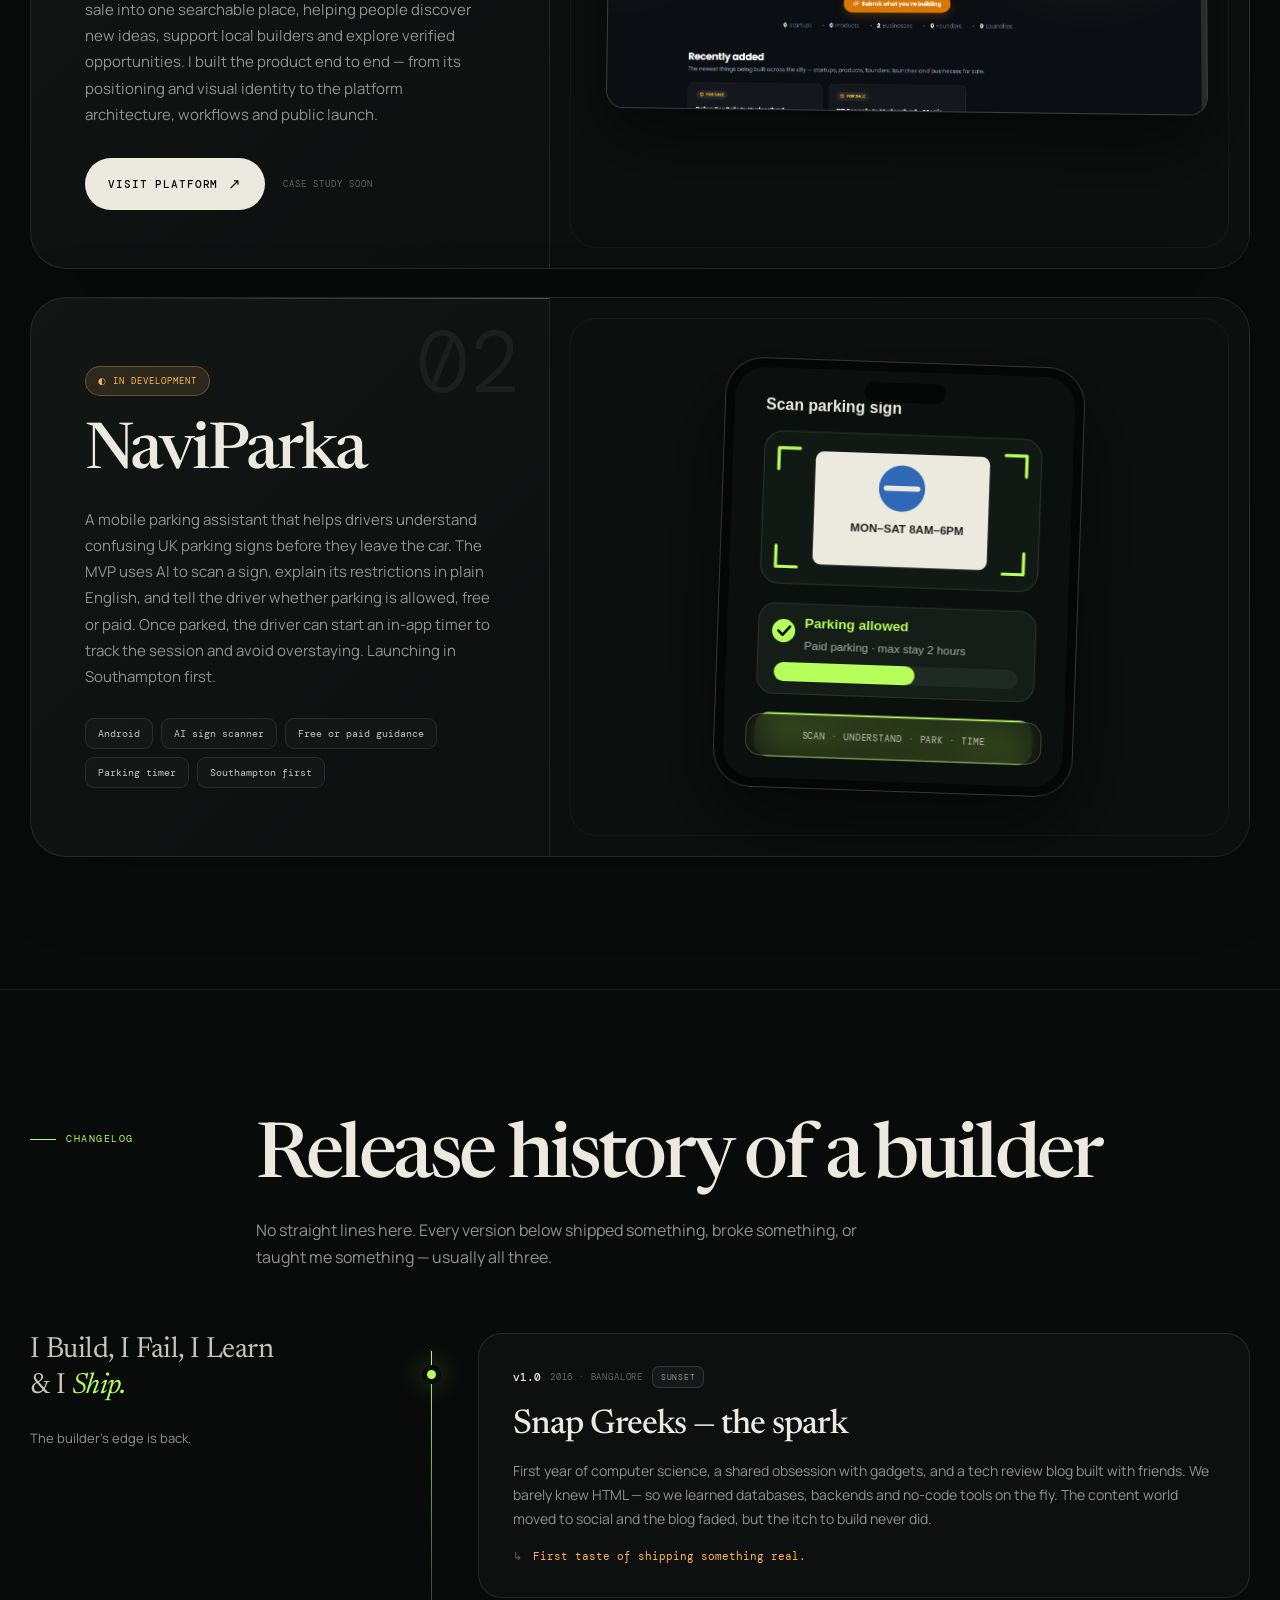
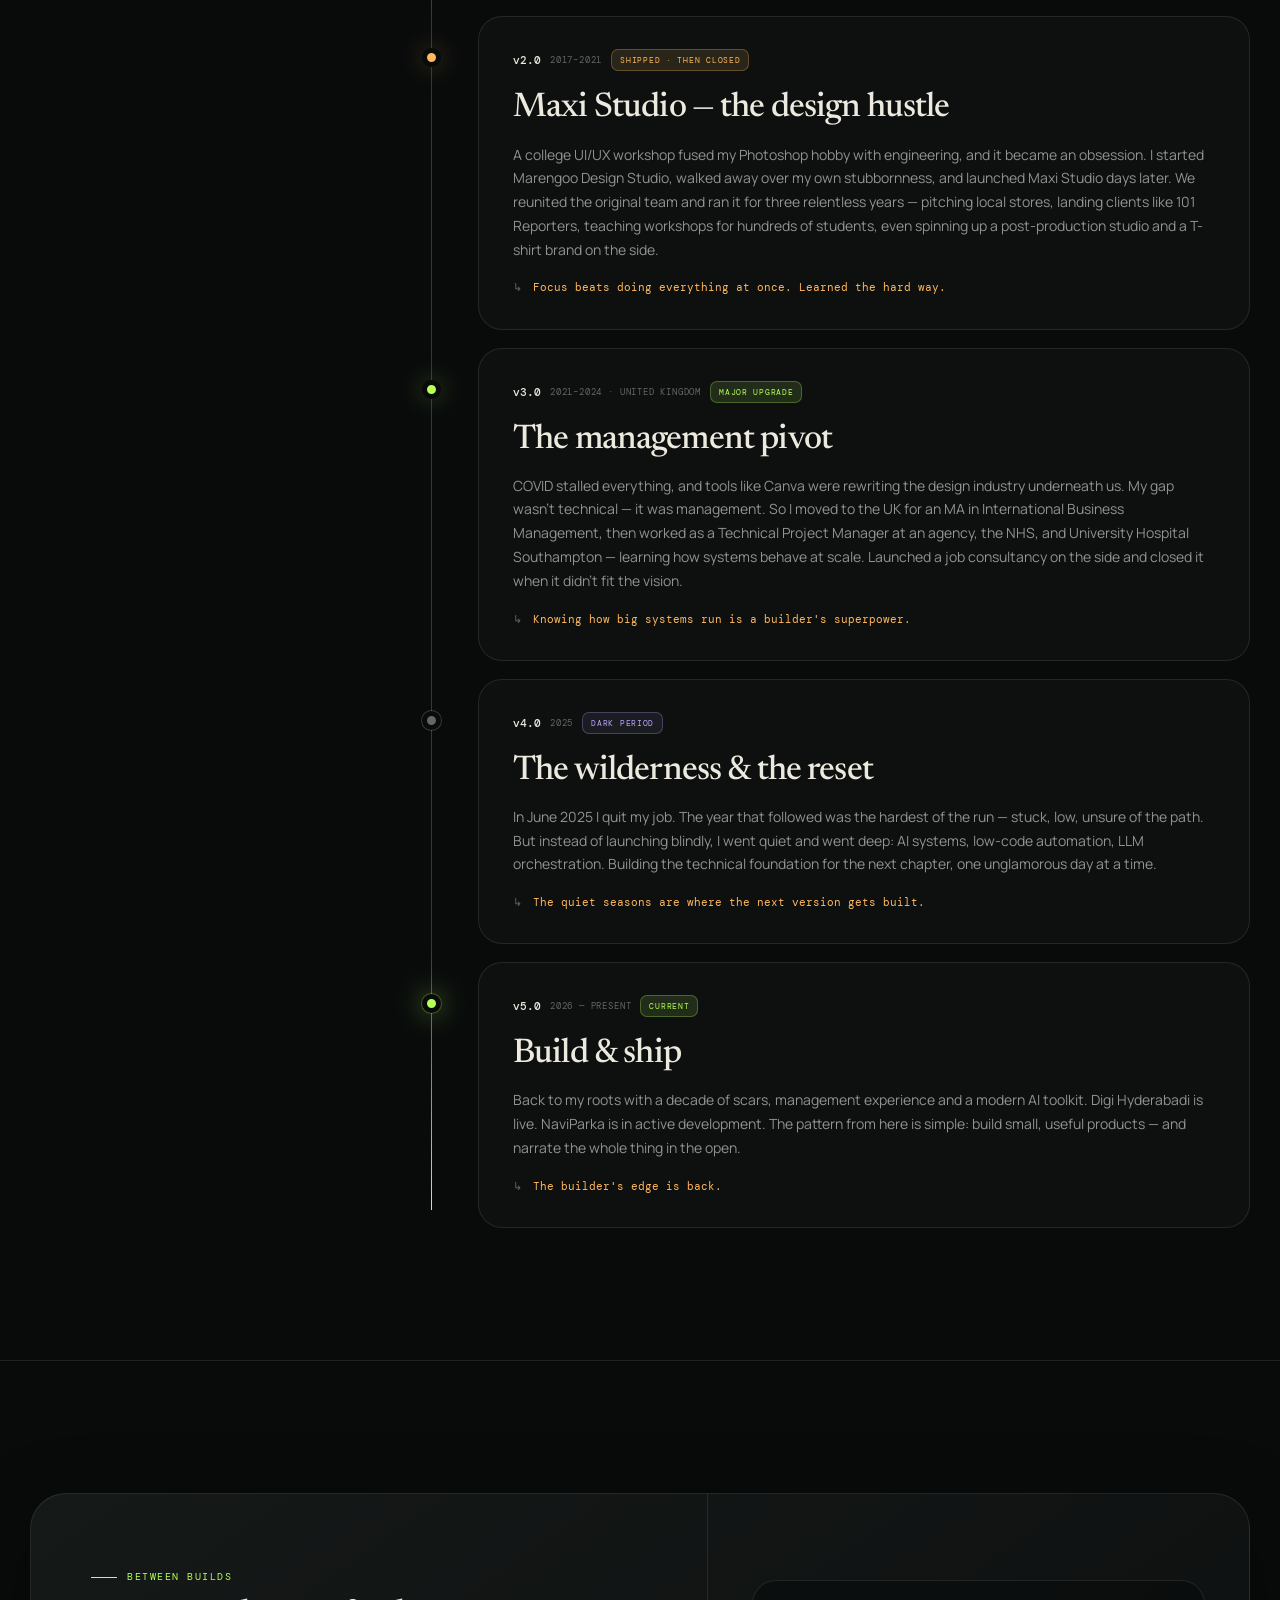
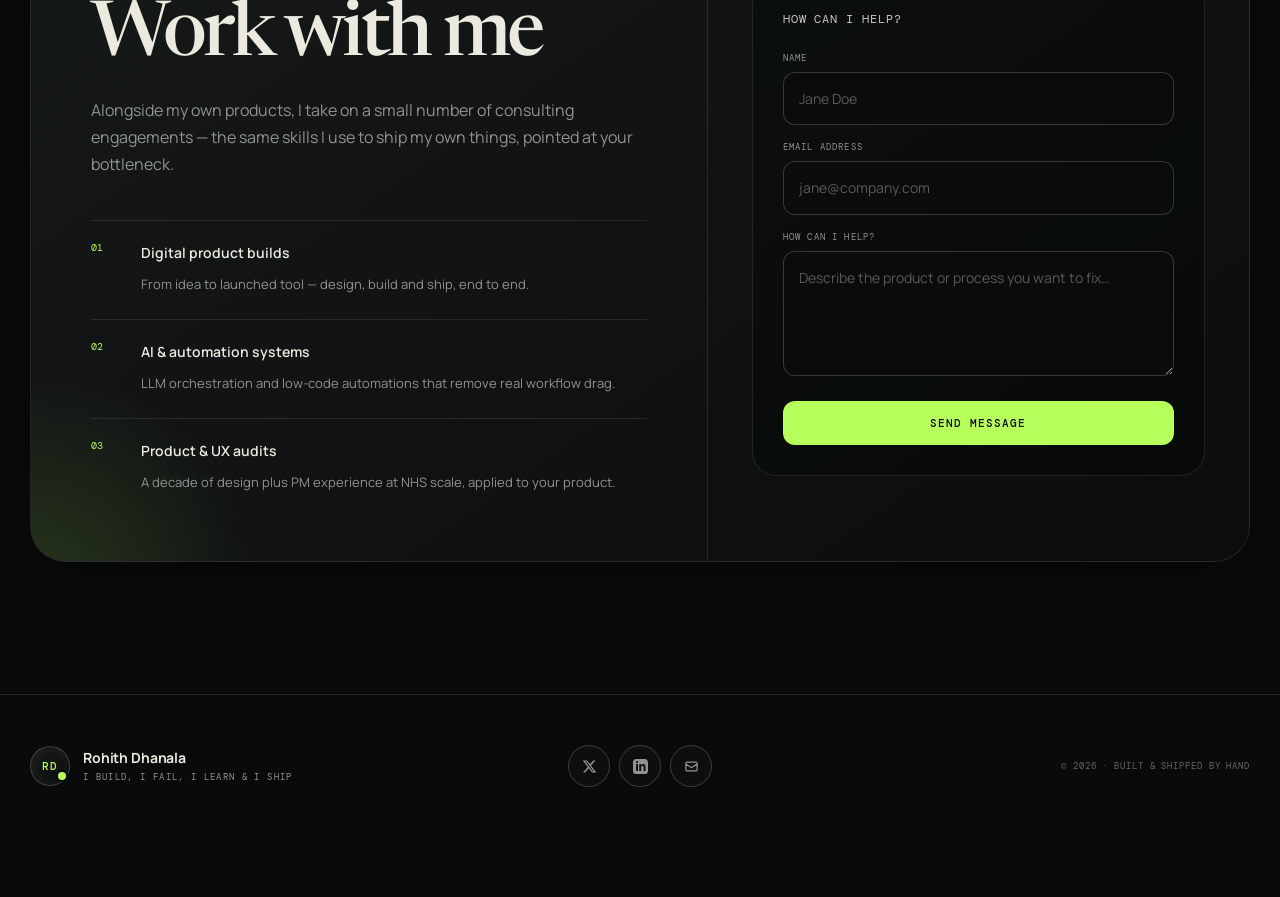
==== commit a05cae9b: "Update index.html" ====
--- a/index.html
+++ b/index.html
@@ -491,9 +491,11 @@
             <span class="tag tag-live">● Live &amp; launched</span>
             <h3>Digi Hyderabadi</h3>
             <p>
-              A localized digital platform, built from the ground up — brand identity, architecture
-              and launch, end to end. The product that broke my analysis-paralysis loop and proved
-              the rule I now build by: ship fast, learn in public.
+              A discovery and marketplace platform built for Hyderabad’s growing startup and business
+              ecosystem. It brings local startups, products, founders, launches and businesses for sale
+              into one searchable place, helping people discover new ideas, support local builders and
+              explore verified opportunities. I built the product end to end — from its positioning and
+              visual identity to the platform architecture, workflows and public launch.
             </p>
             <div class="project-actions">
               <a class="btn btn-primary" href="https://digihyderabadi.com" target="_blank" rel="noopener">Visit platform <span class="arrow" aria-hidden="true">↗</span></a>
@@ -514,48 +516,43 @@
             <span class="tag tag-dev">◐ In development</span>
             <h3>NaviParka</h3>
             <p>
-              Parking in UK cities, minus the fear of the ticket. A live map of every street's real
-              parking rules, an AI scanner that reads confusing sign stacks and gives a straight
-              answer, and a timer that pings you before the wardens do. Launching in Southampton first.
+              A mobile parking assistant that helps drivers understand confusing UK parking signs before
+              they leave the car. The MVP uses AI to scan a sign, explain its restrictions in plain English,
+              and tell the driver whether parking is allowed, free or paid. Once parked, the driver can start
+              an in-app timer to track the session and avoid overstaying. Launching in Southampton first.
             </p>
             <div class="chips">
               <span class="chip">Android</span>
               <span class="chip">AI sign scanner</span>
-              <span class="chip">Live kerb map</span>
-              <span class="chip">UK · Southampton first</span>
+              <span class="chip">Free or paid guidance</span>
+              <span class="chip">Parking timer</span>
+              <span class="chip">Southampton first</span>
             </div>
           </div>
           <div class="project-visual np-visual">
-            <div class="kerb-device" role="img" aria-label="Schematic of a street map with colour-coded kerb parking lines">
+            <div class="kerb-device" role="img" aria-label="NaviParka sign scanner showing parking guidance and a session timer">
               <div class="kerb-screen">
                 <span class="device-bar" aria-hidden="true"></span>
                 <svg viewBox="0 0 320 390" fill="none" xmlns="http://www.w3.org/2000/svg" aria-hidden="true">
                   <rect width="320" height="390" fill="#0B100E"/>
-                  <g opacity=".76">
-                    <rect x="28" y="32" width="102" height="78" rx="9" fill="#151D19"/>
-                    <rect x="191" y="32" width="101" height="78" rx="9" fill="#151D19"/>
-                    <rect x="28" y="167" width="102" height="78" rx="9" fill="#151D19"/>
-                    <rect x="191" y="167" width="101" height="78" rx="9" fill="#151D19"/>
-                    <rect x="28" y="300" width="264" height="48" rx="9" fill="#151D19"/>
-                  </g>
-                  <path d="M160 0V390" stroke="#202A25" stroke-width="29"/>
-                  <path d="M0 137H320" stroke="#202A25" stroke-width="29"/>
-                  <path d="M0 272H320" stroke="#202A25" stroke-width="29"/>
-                  <path d="M142 15V118" stroke="#B7FF5A" stroke-width="5" stroke-linecap="round"/>
-                  <path d="M178 15V118" stroke="#FFB85C" stroke-width="5" stroke-linecap="round"/>
-                  <path d="M14 119H140" stroke="#FF766F" stroke-width="5" stroke-linecap="round"/>
-                  <path d="M180 155H306" stroke="#B7FF5A" stroke-width="5" stroke-linecap="round"/>
-                  <path d="M14 155H140" stroke="#B7FF5A" stroke-width="5" stroke-linecap="round"/>
-                  <path d="M180 119H306" stroke="#FFB85C" stroke-width="5" stroke-linecap="round"/>
-                  <path d="M142 170V251" stroke="#FF766F" stroke-width="5" stroke-linecap="round"/>
-                  <path d="M178 170V251" stroke="#B7FF5A" stroke-width="5" stroke-linecap="round"/>
-                  <path d="M14 254H140" stroke="#B7FF5A" stroke-width="5" stroke-linecap="round"/>
-                  <path d="M180 254H306" stroke="#FFB85C" stroke-width="5" stroke-linecap="round"/>
-                  <circle cx="160" cy="211" r="25" fill="rgba(183,255,90,.12)"/>
-                  <circle cx="160" cy="211" r="9" fill="#B7FF5A"/>
-                  <path d="M152 211L158 217L170 202" stroke="#090B0B" stroke-width="3" stroke-linecap="round" stroke-linejoin="round"/>
+                  <text x="28" y="40" fill="#ECE9DF" font-family="Arial, sans-serif" font-size="15" font-weight="700">Scan parking sign</text>
+                  <rect x="28" y="60" width="264" height="145" rx="18" fill="#111915" stroke="#2A352F"/>
+                  <rect x="77" y="78" width="166" height="108" rx="8" fill="#ECE9DF"/>
+                  <circle cx="160" cy="111" r="22" fill="#2F68B5"/>
+                  <path d="M145 111H175" stroke="#ECE9DF" stroke-width="5" stroke-linecap="round"/>
+                  <text x="112" y="153" fill="#1B211E" font-family="Arial, sans-serif" font-size="11" font-weight="700">MON–SAT 8AM–6PM</text>
+                  <path d="M42 76H62M42 76V96M278 76H258M278 76V96M42 189H62M42 189V169M278 189H258M278 189V169" stroke="#B7FF5A" stroke-width="3" stroke-linecap="round"/>
+                  <rect x="28" y="224" width="264" height="86" rx="16" fill="#151D19" stroke="#29342E"/>
+                  <circle cx="52" cy="250" r="11" fill="#B7FF5A"/>
+                  <path d="M47 250L51 254L58 246" stroke="#090B0B" stroke-width="2.5" stroke-linecap="round" stroke-linejoin="round"/>
+                  <text x="72" y="247" fill="#B7FF5A" font-family="Arial, sans-serif" font-size="13" font-weight="700">Parking allowed</text>
+                  <text x="72" y="268" fill="#A7AEA9" font-family="Arial, sans-serif" font-size="11">Paid parking · max stay 2 hours</text>
+                  <rect x="44" y="280" width="232" height="18" rx="9" fill="#202A25"/>
+                  <rect x="44" y="280" width="134" height="18" rx="9" fill="#B7FF5A"/>
+                  <rect x="28" y="328" width="264" height="42" rx="13" fill="#B7FF5A"/>
+                  <text x="112" y="354" fill="#090B0B" font-family="Arial, sans-serif" font-size="13" font-weight="700">Start parking timer</text>
                 </svg>
-                <span class="map-label">Every street · colour-coded rules</span>
+                <span class="map-label">Scan · understand · park · time</span>
               </div>
             </div>
           </div>
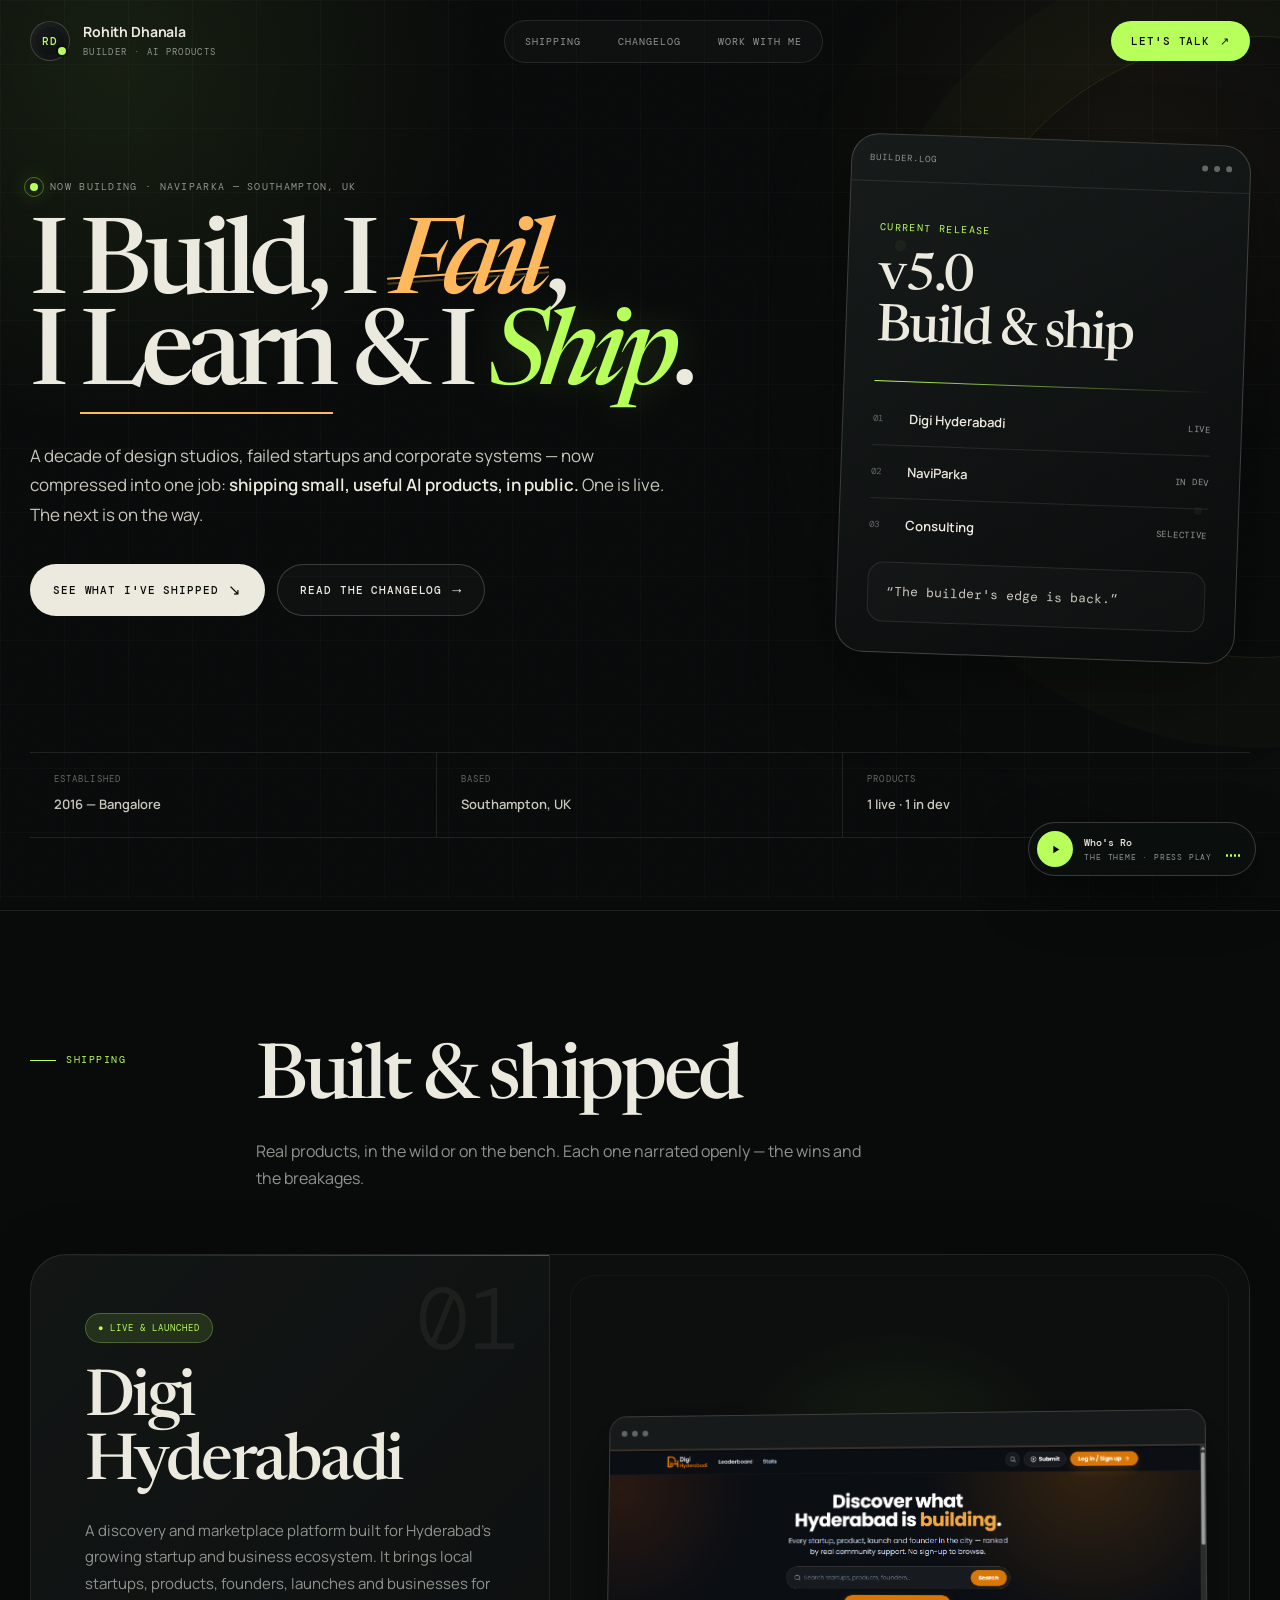
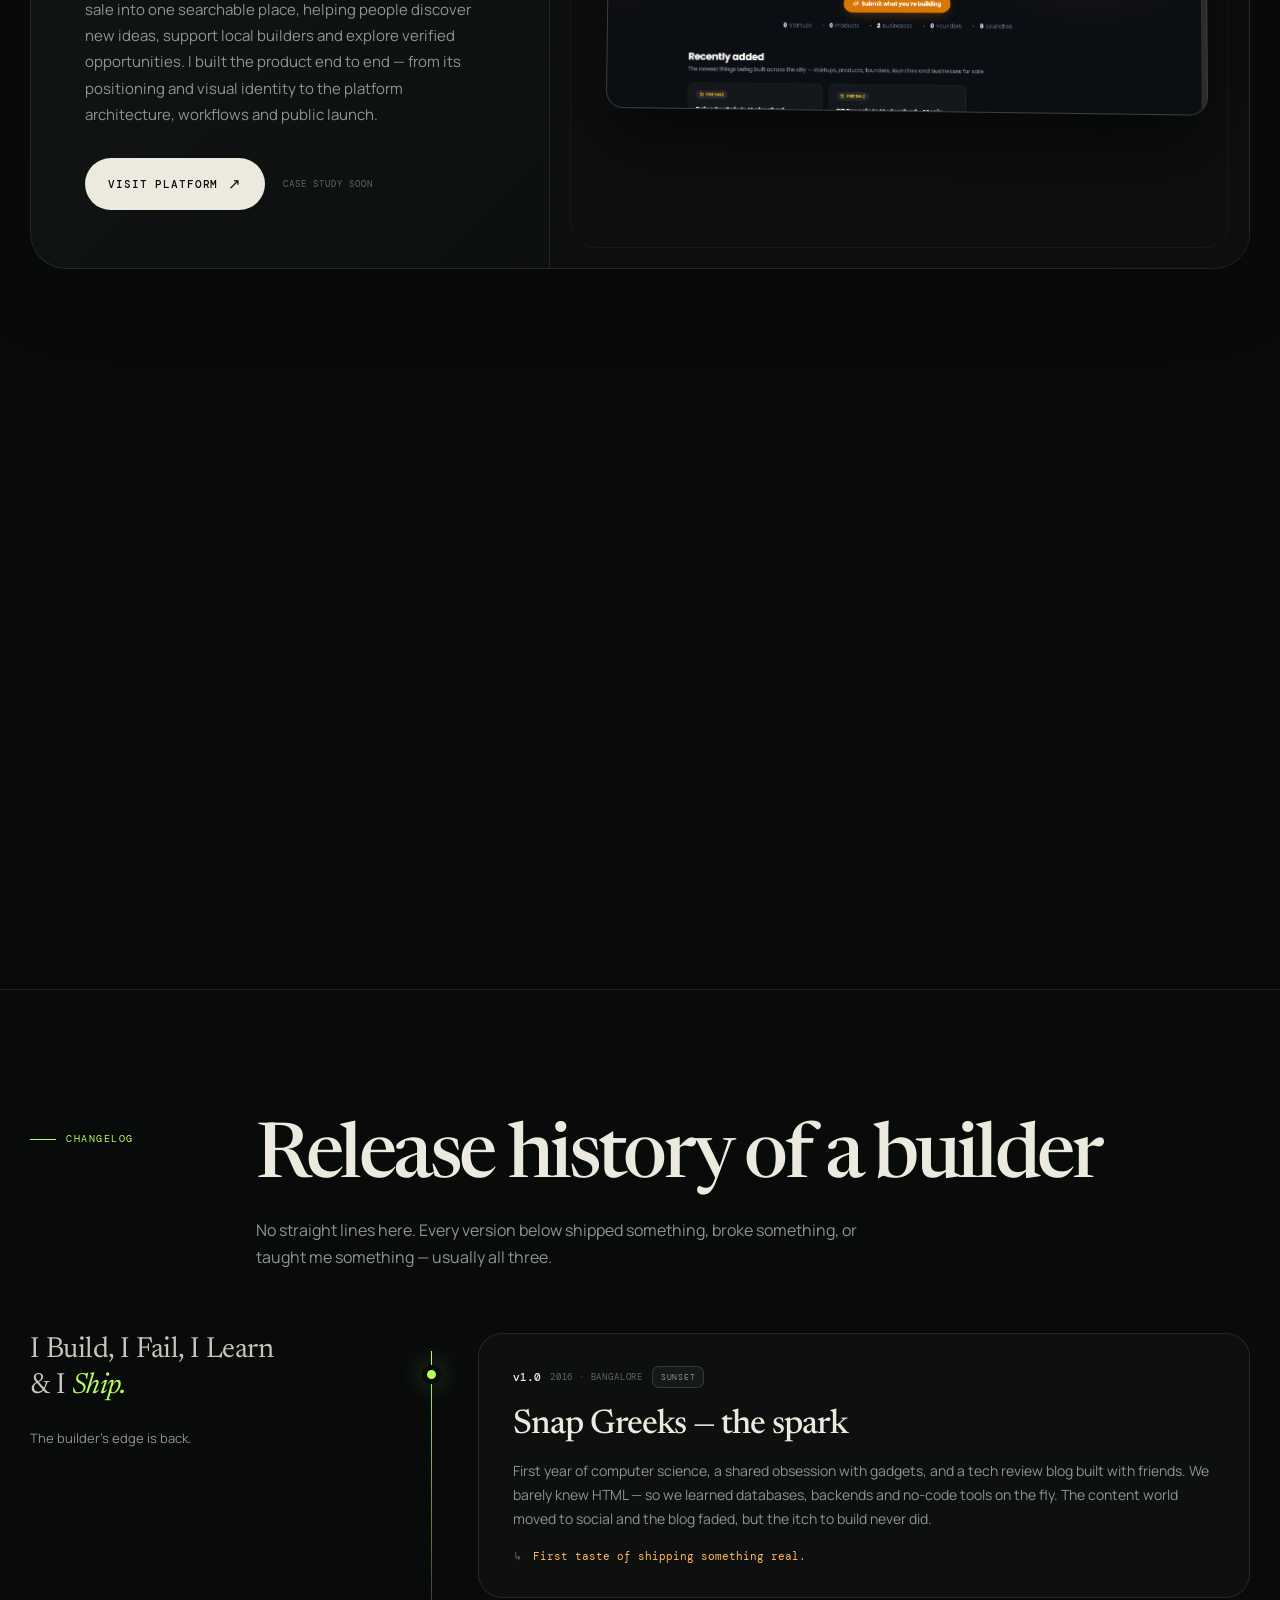
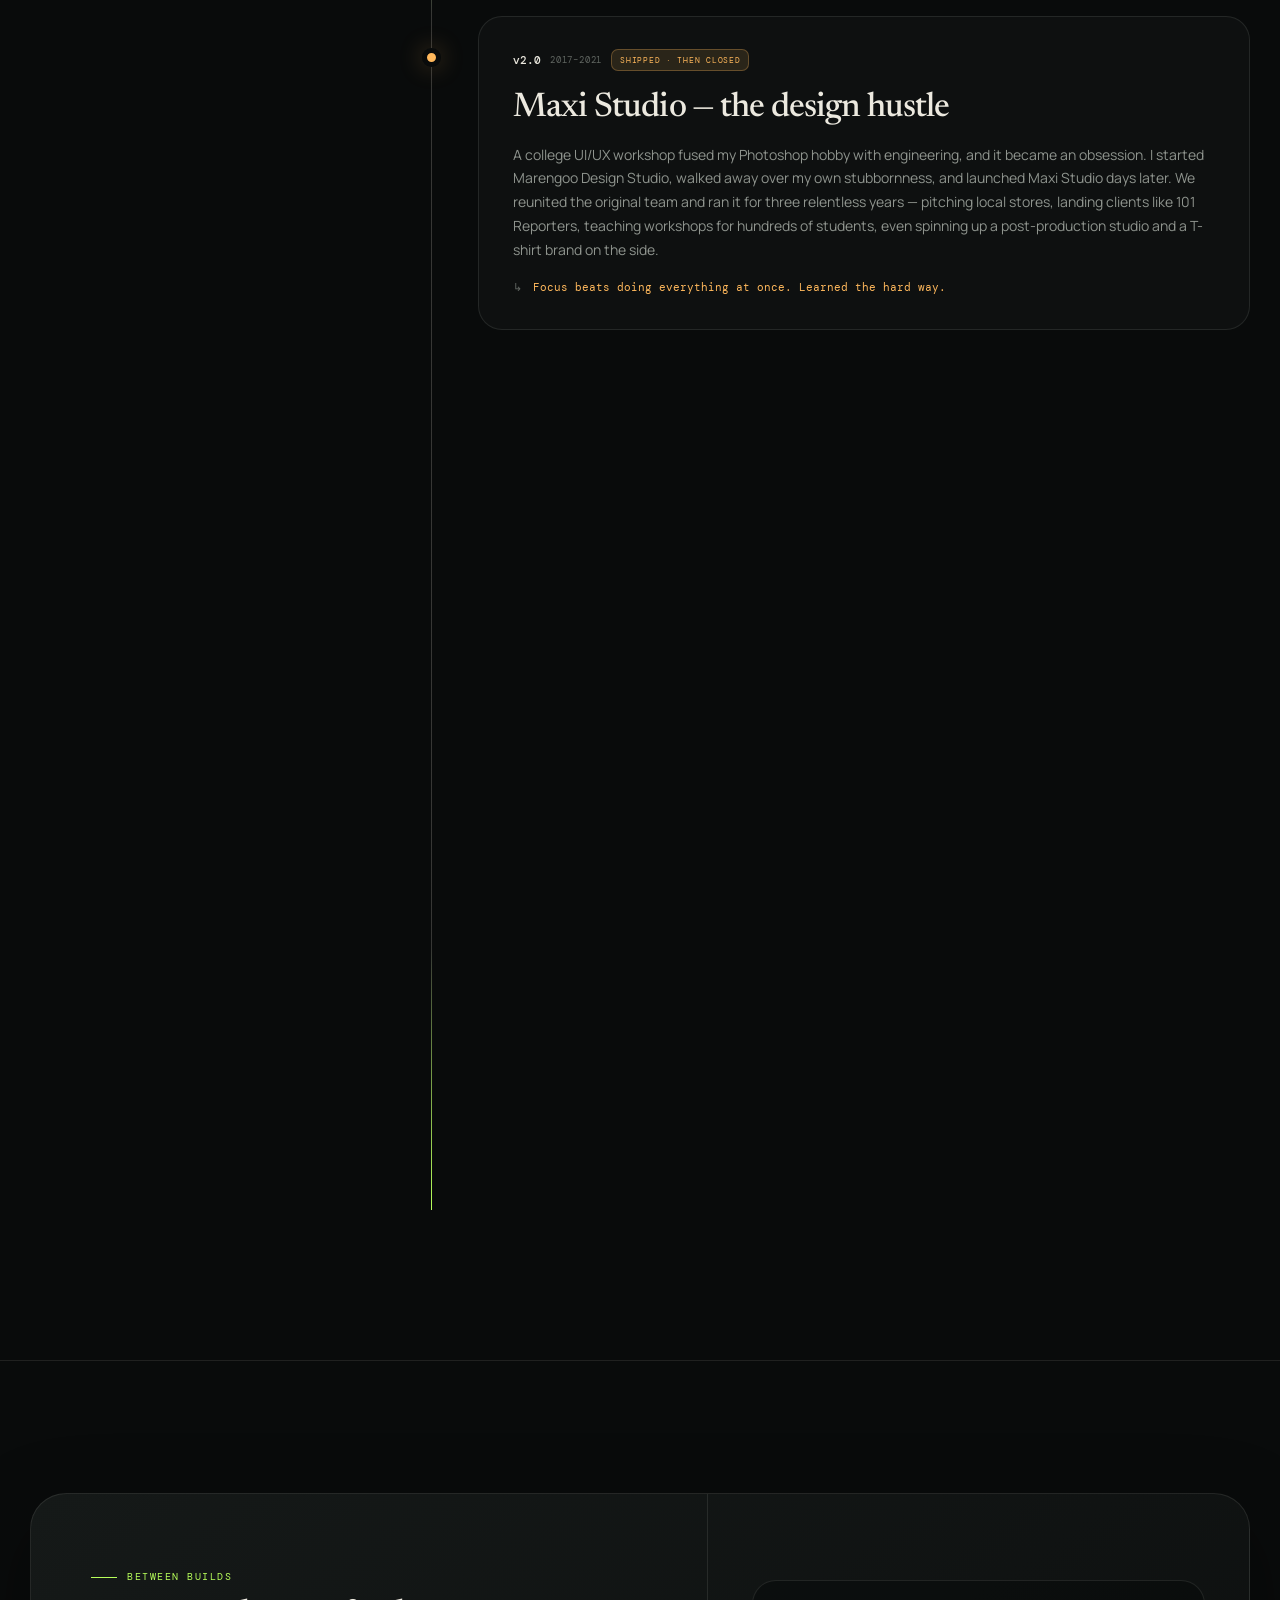
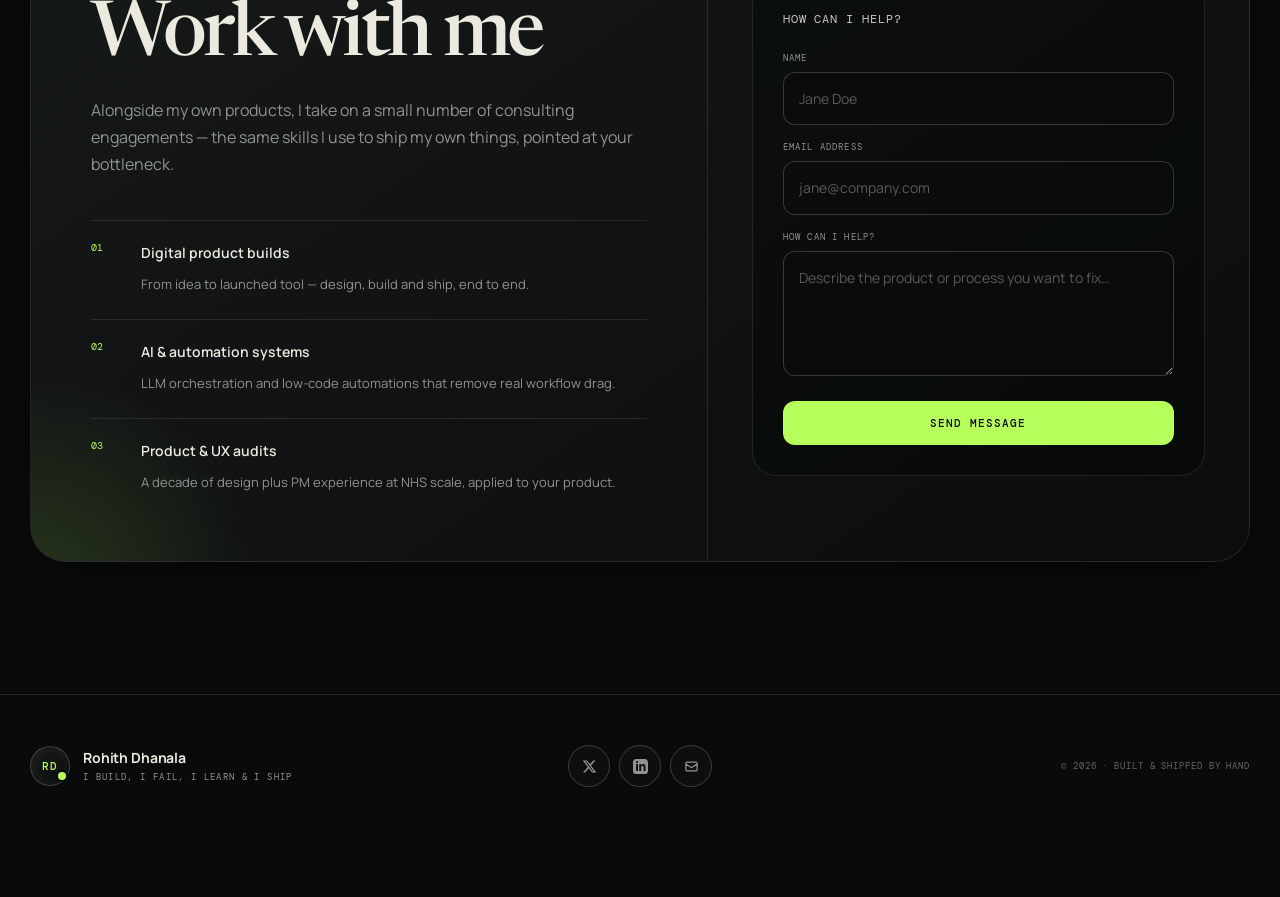
==== commit c22329dc: "Update index.html" ====
--- a/index.html
+++ b/index.html
@@ -519,14 +519,14 @@
               A mobile parking assistant that helps drivers understand confusing UK parking signs before
               they leave the car. The MVP uses AI to scan a sign, explain its restrictions in plain English,
               and tell the driver whether parking is allowed, free or paid. Once parked, the driver can start
-              an in-app timer to track the session and avoid overstaying. Launching in Southampton first.
+              an in-app timer to track the session and avoid overstaying. Launching in UK.
             </p>
             <div class="chips">
               <span class="chip">Android</span>
               <span class="chip">AI sign scanner</span>
               <span class="chip">Free or paid guidance</span>
               <span class="chip">Parking timer</span>
-              <span class="chip">Southampton first</span>
+              <span class="chip">United Kingdom</span>
             </div>
           </div>
           <div class="project-visual np-visual">
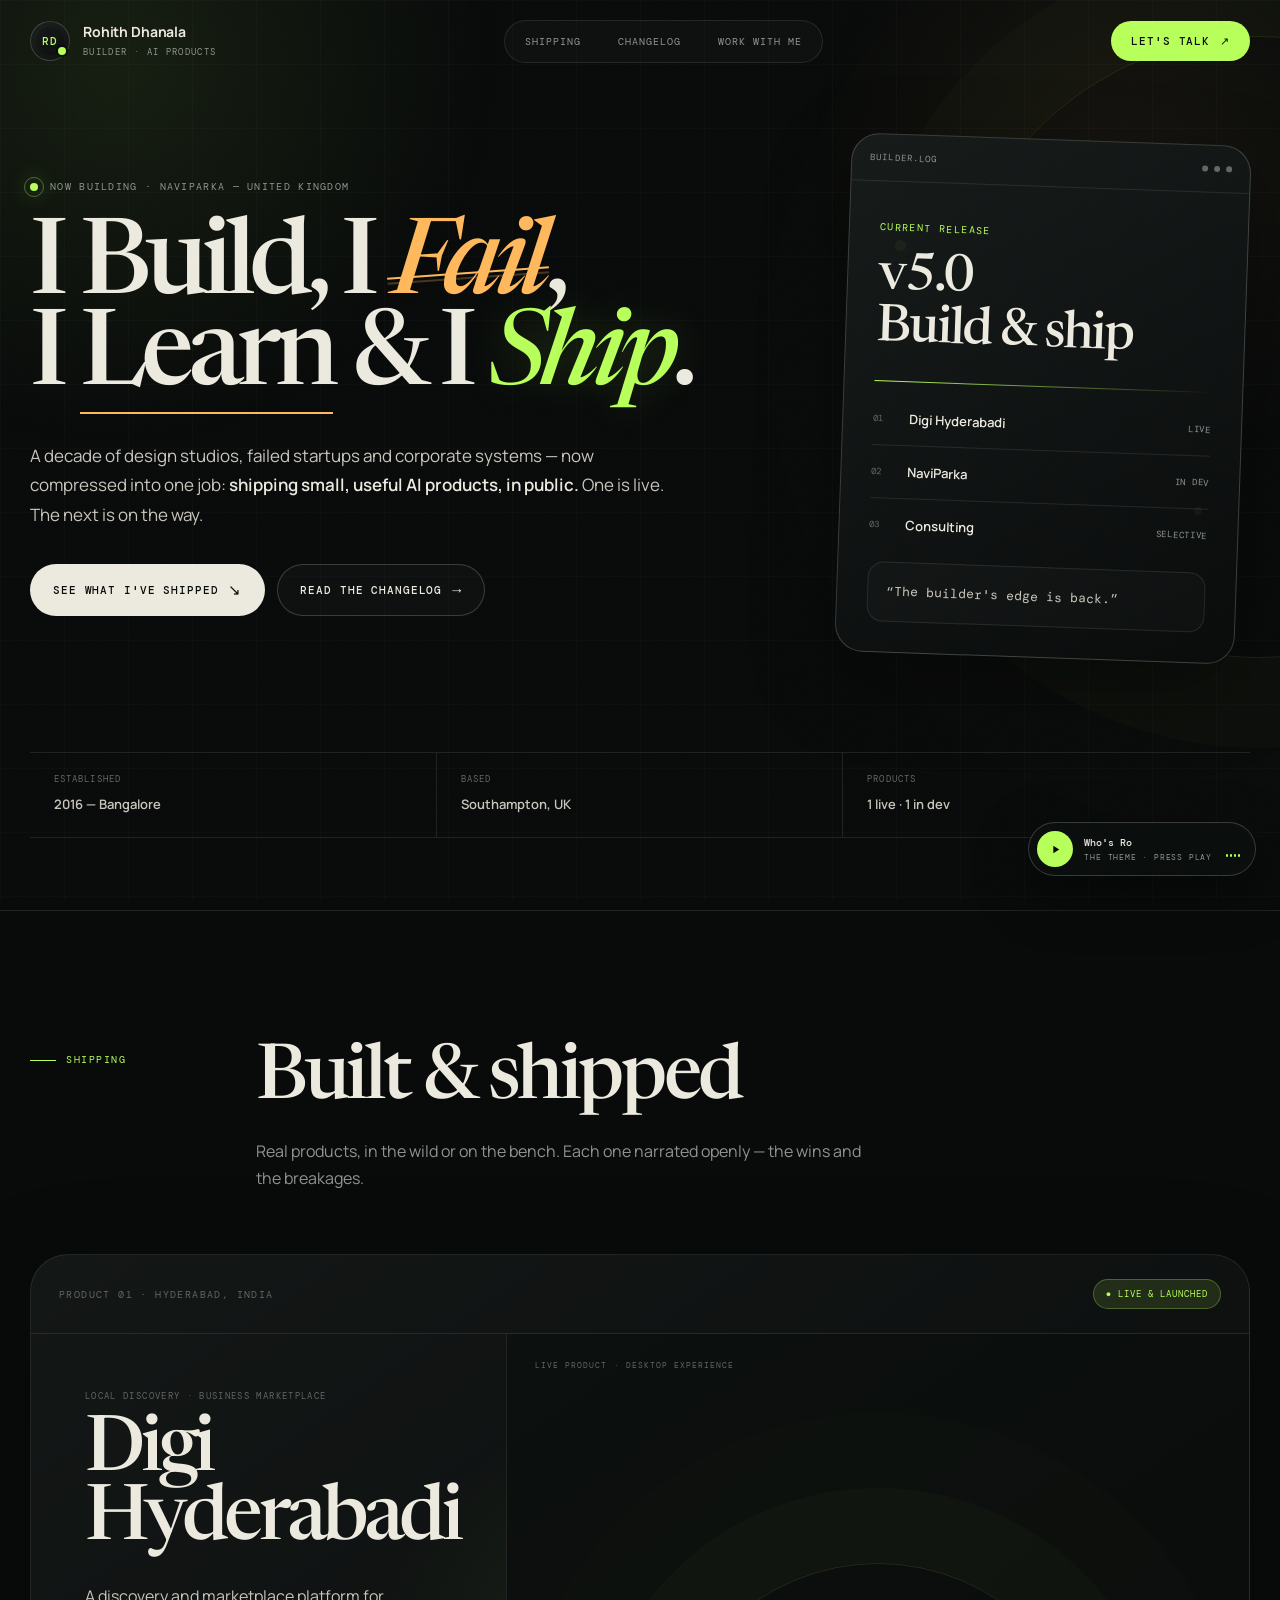
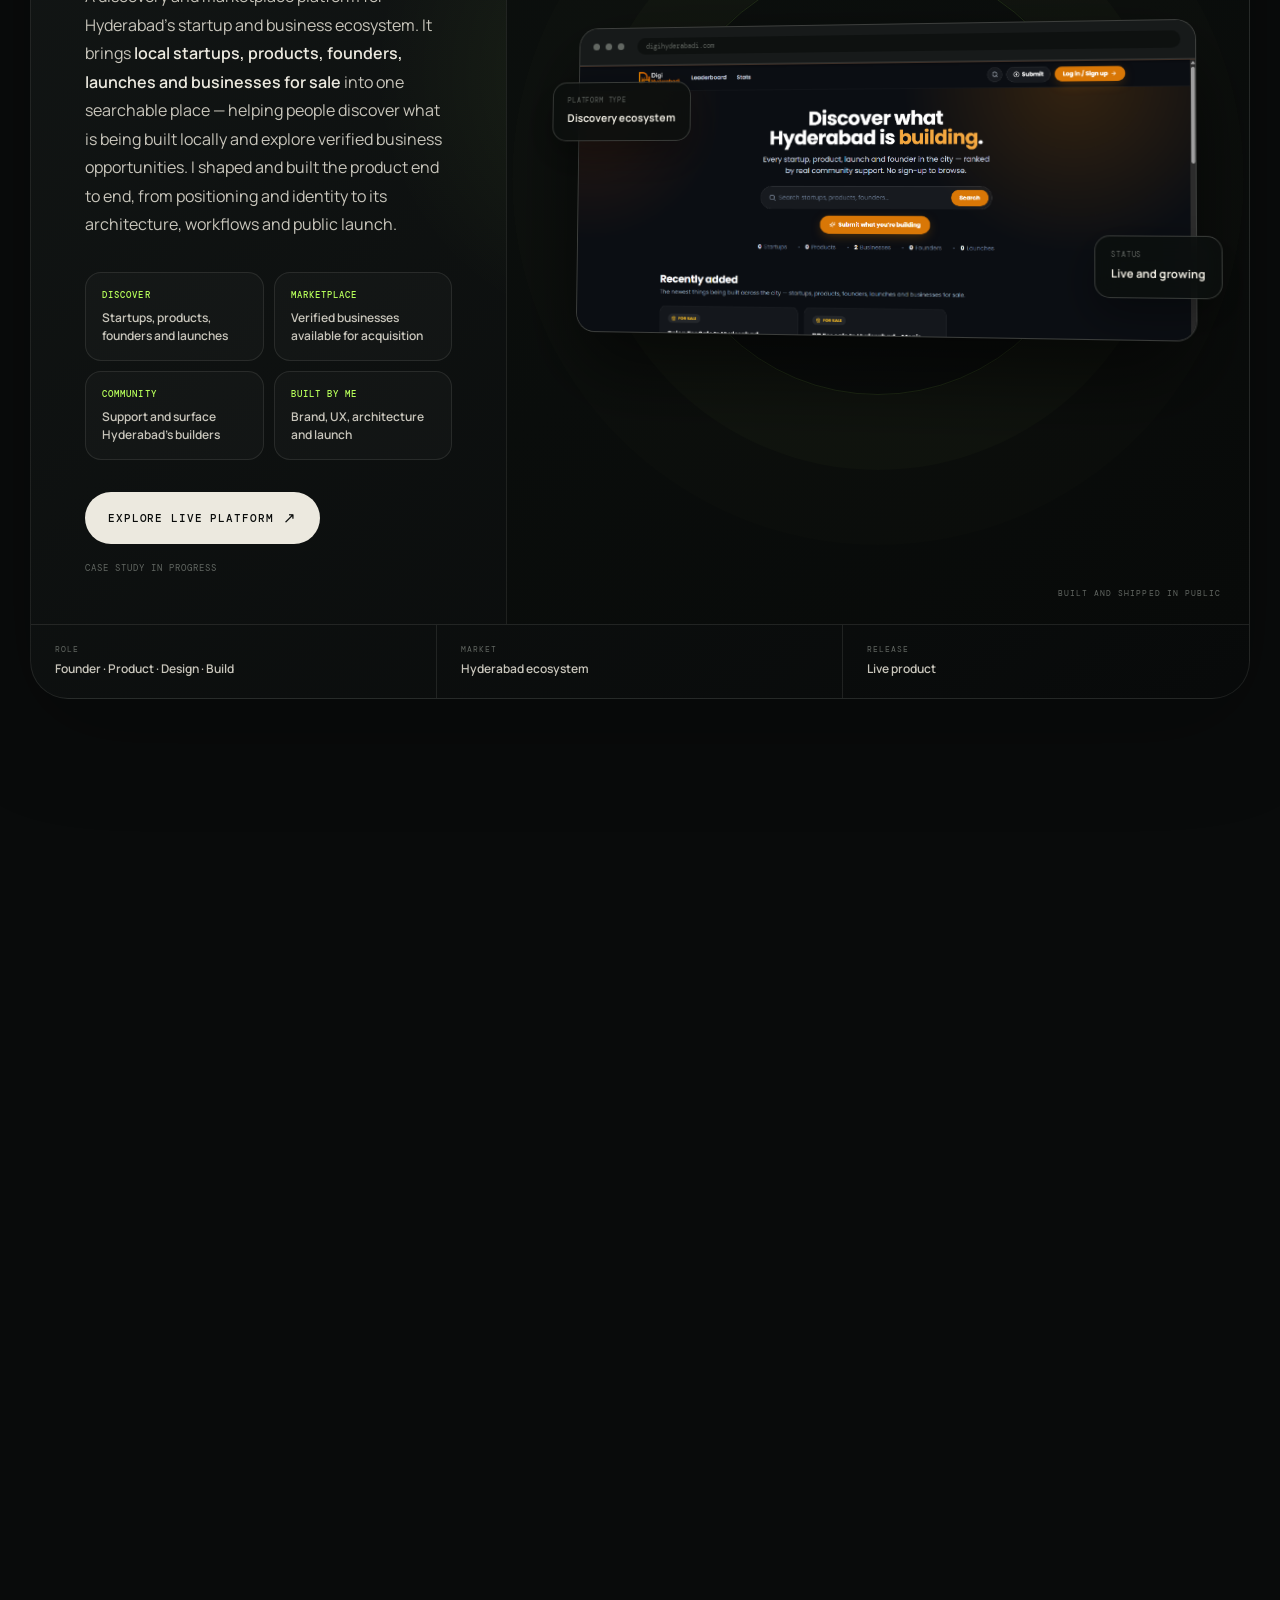
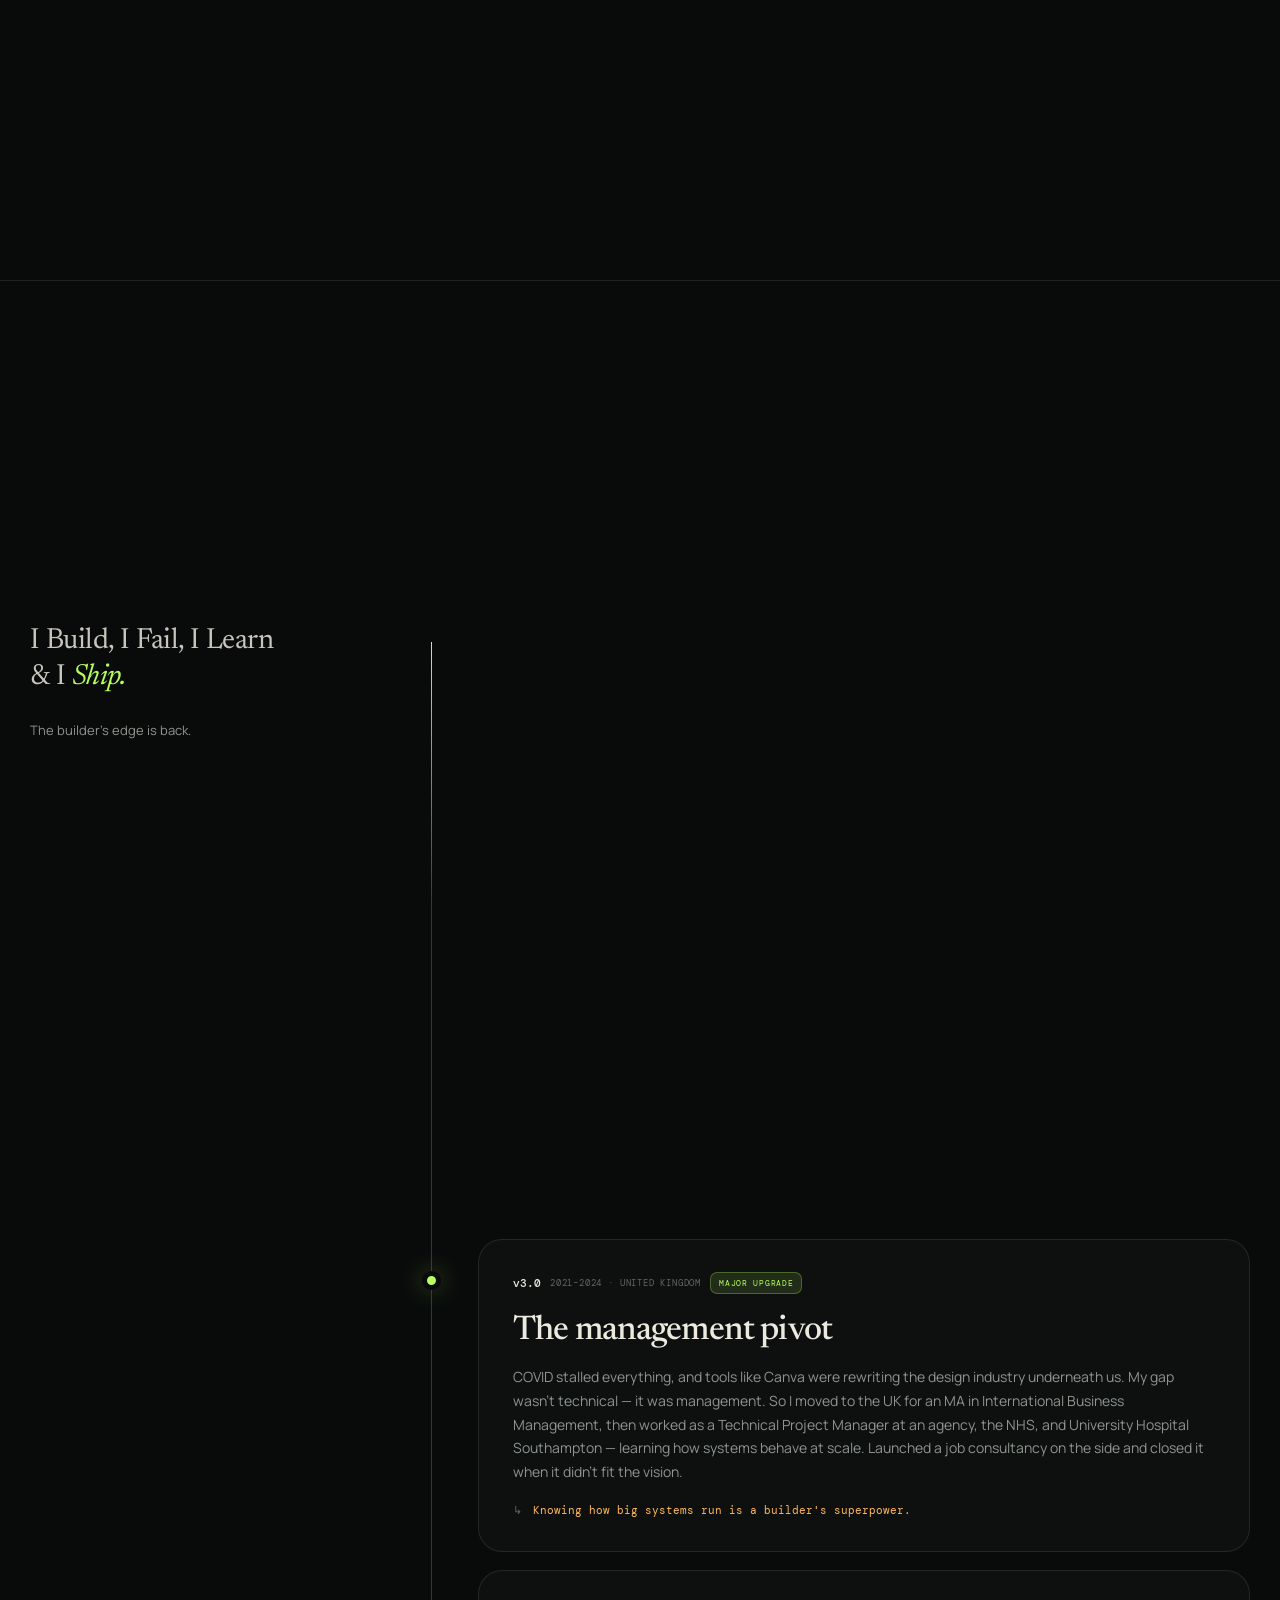
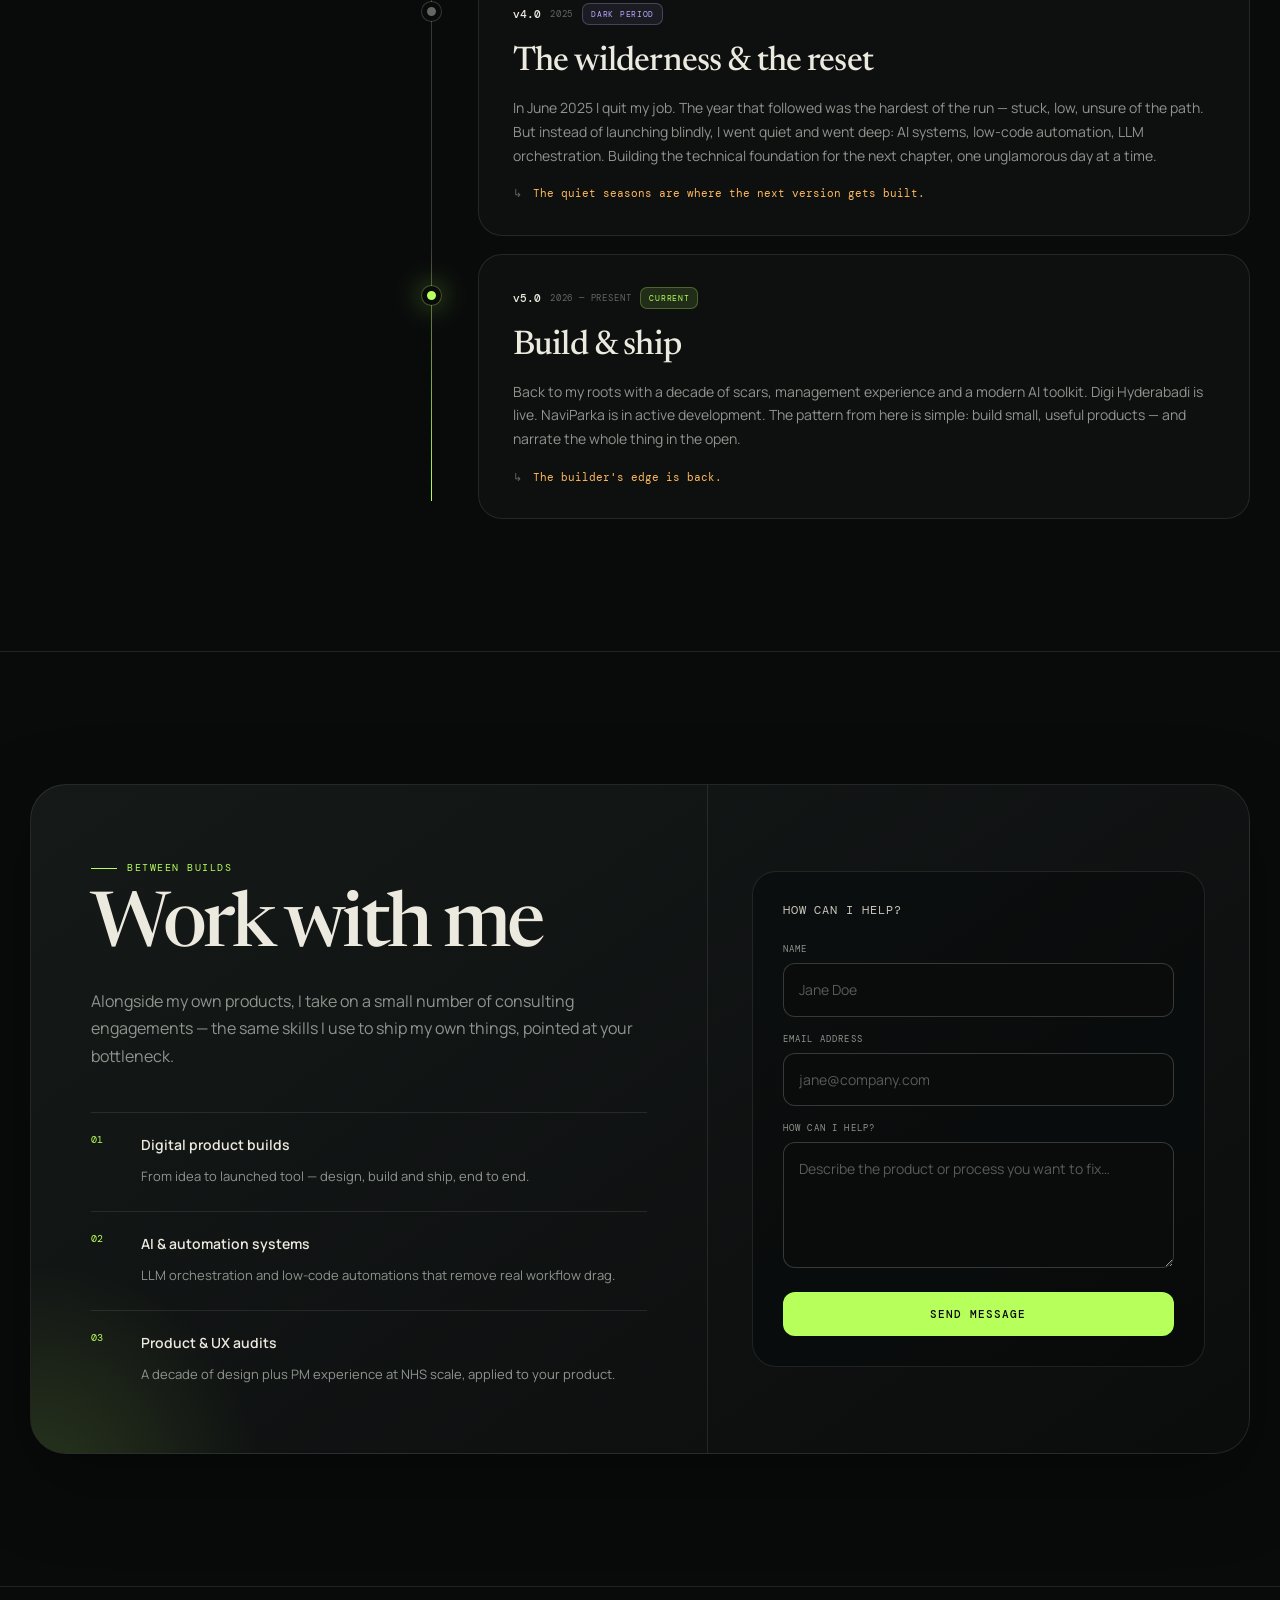
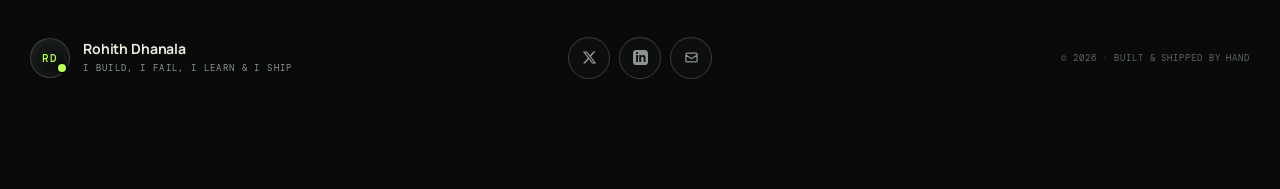
==== commit 33ebb6c4: "Refactor project details and enhance layout styles Updated project descriptions and improved layout " ====
--- a/index.html
+++ b/index.html
@@ -5,7 +5,7 @@
 <meta name="viewport" content="width=device-width, initial-scale=1.0"/>
 <meta name="theme-color" content="#090b0b"/>
 <title>Rohith Dhanala — I Build, I Fail, I Learn & I Ship</title>
-<meta name="description" content="Rohith Dhanala builds and ships AI products — Digi Hyderabadi (live), NaviParka (in development). A decade of design studios, failed startups and corporate systems, now shipping in public."/>
+<meta name="description" content="Rohith Dhanala builds and ships AI products — Digi Hyderabadi is live and NaviParka, an AI parking-sign scanner for UK drivers, is in development."/>
 
 <link rel="icon" href="favicon.png" type="image/png"/>
 <link rel="apple-touch-icon" href="favicon-180.png"/>
@@ -203,43 +203,74 @@
 .section-lede{max-width:620px;margin-top:20px;color:var(--muted);font-size:16px}
 
 /* PROJECTS */
-.projects{display:grid;gap:28px}
+.projects{display:grid;gap:38px}
 .project{
-  position:relative;overflow:hidden;display:grid;grid-template-columns:minmax(0,.85fr) minmax(420px,1.15fr);
-  min-height:560px;border:1px solid var(--line);border-radius:36px;
-  background:linear-gradient(135deg,rgba(19,23,22,.94),rgba(10,12,12,.96));
-  box-shadow:0 22px 80px rgba(0,0,0,.18);transition:transform .45s cubic-bezier(.16,1,.3,1),border-color .35s;
-}
-.project:hover{transform:translateY(-7px);border-color:var(--line-strong)}
-.project::before{content:"";position:absolute;left:0;right:0;top:0;height:1px;background:linear-gradient(90deg,transparent,rgba(255,255,255,.32),transparent)}
-.project-content{position:relative;z-index:2;padding:58px 54px;display:flex;flex-direction:column;justify-content:center}
-.project-index{position:absolute;right:28px;top:22px;color:rgba(236,233,223,.06);font:300 86px/1 var(--mono)}
+  --mx:50%;--my:40%;
+  position:relative;isolation:isolate;overflow:hidden;
+  border:1px solid var(--line);border-radius:38px;
+  background:linear-gradient(145deg,rgba(20,24,23,.96),rgba(8,10,10,.98));
+  box-shadow:0 28px 100px rgba(0,0,0,.25);
+  transition:transform .5s cubic-bezier(.16,1,.3,1),border-color .35s,box-shadow .35s;
+}
+.project::before{
+  content:"";position:absolute;inset:0;z-index:-2;pointer-events:none;
+  background:radial-gradient(620px circle at var(--mx) var(--my),rgba(183,255,90,.11),transparent 43%);
+  opacity:.72;transition:opacity .35s;
+}
+.project.np-project::before{background:radial-gradient(620px circle at var(--mx) var(--my),rgba(255,184,92,.12),transparent 43%)}
+.project::after{content:"";position:absolute;inset:0;z-index:-1;pointer-events:none;background:linear-gradient(90deg,transparent,rgba(255,255,255,.025),transparent);transform:translateX(-110%);transition:transform .9s cubic-bezier(.16,1,.3,1)}
+.project:hover{transform:translateY(-8px);border-color:var(--line-strong);box-shadow:0 38px 120px rgba(0,0,0,.38)}
+.project:hover::after{transform:translateX(110%)}
+.project-top{display:flex;align-items:center;justify-content:space-between;gap:18px;padding:24px 28px;border-bottom:1px solid var(--line)}
+.project-number{color:var(--muted-2);font:400 10px var(--mono);letter-spacing:.14em;text-transform:uppercase}
 .tag{display:inline-flex;align-items:center;gap:8px;width:max-content;padding:8px 12px;border:1px solid;border-radius:999px;font:400 9px var(--mono);letter-spacing:.11em;text-transform:uppercase}
 .tag-live{color:var(--green);border-color:rgba(183,255,90,.27);background:var(--green-soft)}
 .tag-dev{color:var(--amber);border-color:rgba(255,184,92,.28);background:var(--amber-soft)}
-.project h3{margin-top:25px;font:500 clamp(42px,5vw,64px)/1 var(--serif);letter-spacing:-.04em}
-.project p{margin-top:22px;color:var(--muted);font-size:15px;line-height:1.75}
-.project-actions{display:flex;align-items:center;gap:18px;margin-top:30px;flex-wrap:wrap}
+.project-grid{display:grid;grid-template-columns:minmax(0,.78fr) minmax(520px,1.22fr);min-height:620px}
+.project-copy{padding:56px 54px 50px;display:flex;flex-direction:column;justify-content:center}
+.project-kicker{color:var(--muted-2);font:400 9px var(--mono);letter-spacing:.15em;text-transform:uppercase}
+.project h3{margin-top:16px;font:500 clamp(50px,6vw,80px)/.9 var(--serif);letter-spacing:-.055em}
+.project-summary{margin-top:26px;color:var(--paper-soft);font-size:16px;line-height:1.78}
+.project-summary strong{color:var(--paper);font-weight:600}
+.project-actions{display:flex;align-items:center;gap:18px;margin-top:32px;flex-wrap:wrap}
 .project-note{color:var(--muted-2);font:400 9px var(--mono);letter-spacing:.11em;text-transform:uppercase}
-.chips{display:flex;flex-wrap:wrap;gap:8px;margin-top:28px}
-.chip{padding:8px 12px;border:1px solid var(--line);border-radius:9px;background:rgba(255,255,255,.022);color:var(--paper-soft);font:400 10px var(--mono)}
-.project-visual{position:relative;overflow:hidden;display:flex;align-items:center;justify-content:center;min-height:480px;border-left:1px solid var(--line);background:#0c0f0e}
-.project-visual::before{content:"";position:absolute;inset:0;background:radial-gradient(circle at 50% 44%,rgba(183,255,90,.11),transparent 40%)}
-.project-visual::after{content:"";position:absolute;inset:20px;border:1px solid rgba(255,255,255,.04);border-radius:26px;pointer-events:none}
-.project-visual img{position:relative;z-index:2;width:min(88%,680px);max-height:470px;object-fit:contain;filter:drop-shadow(0 35px 45px rgba(0,0,0,.55));transition:transform .65s cubic-bezier(.16,1,.3,1)}
-.project:hover .project-visual img{transform:translateY(-9px) scale(1.018)}
-.visual-browser{position:relative;z-index:2;width:min(86%,660px);overflow:hidden;border:1px solid var(--line-strong);border-radius:18px;background:#111414;box-shadow:0 30px 70px rgba(0,0,0,.55);transform:perspective(1000px) rotateY(-5deg) rotateX(2deg)}
-.browser-top{height:34px;display:flex;align-items:center;gap:5px;padding:0 12px;border-bottom:1px solid var(--line);background:#171a1a}
-.browser-top i{width:6px;height:6px;border-radius:50%;background:var(--muted-2)}
-.visual-browser img{width:100%;max-height:none;filter:none}
-
-.np-visual::before{background:radial-gradient(circle at 50% 44%,rgba(255,184,92,.10),transparent 41%)}
-.kerb-device{position:relative;z-index:2;width:min(75%,360px);padding:9px;border:1px solid var(--line-strong);border-radius:38px;background:#050706;box-shadow:0 35px 85px rgba(0,0,0,.58);transform:rotate(2deg);transition:transform .65s cubic-bezier(.16,1,.3,1)}
-.project:hover .kerb-device{transform:rotate(0deg) translateY(-8px)}
-.kerb-screen{position:relative;overflow:hidden;aspect-ratio:.83;border-radius:31px;background:#0b100e}
+.project-features{display:grid;grid-template-columns:repeat(2,minmax(0,1fr));gap:10px;margin-top:34px}
+.feature-card{padding:16px;border:1px solid var(--line);border-radius:16px;background:rgba(255,255,255,.022);transition:background .25s,border-color .25s,transform .25s}
+.feature-card:hover{transform:translateY(-2px);border-color:var(--line-strong);background:rgba(255,255,255,.04)}
+.feature-card span{display:block;color:var(--green);font:500 9px var(--mono);letter-spacing:.12em;text-transform:uppercase}
+.np-project .feature-card span{color:var(--amber)}
+.feature-card b{display:block;margin-top:8px;color:var(--paper-soft);font-size:12px;font-weight:600;line-height:1.45}
+.project-stage{position:relative;overflow:hidden;display:grid;place-items:center;min-height:620px;border-left:1px solid var(--line);background:linear-gradient(145deg,#0c100e,#080a09)}
+.project-stage::before{content:"";position:absolute;width:430px;height:430px;border:1px solid rgba(183,255,90,.12);border-radius:50%;box-shadow:0 0 0 75px rgba(183,255,90,.018),0 0 0 150px rgba(183,255,90,.008)}
+.np-project .project-stage::before{border-color:rgba(255,184,92,.15);box-shadow:0 0 0 75px rgba(255,184,92,.018),0 0 0 150px rgba(255,184,92,.008)}
+.stage-label{position:absolute;z-index:5;color:var(--muted-2);font:400 8px var(--mono);letter-spacing:.13em;text-transform:uppercase}
+.stage-label.tl{top:26px;left:28px}.stage-label.br{right:28px;bottom:26px}
+.browser-scene{position:relative;z-index:2;width:min(84%,720px);transform:perspective(1200px) rotateY(-7deg) rotateX(2deg);transition:transform .7s cubic-bezier(.16,1,.3,1)}
+.project:hover .browser-scene{transform:perspective(1200px) rotateY(-2deg) rotateX(0) translateY(-9px)}
+.visual-browser{overflow:hidden;border:1px solid var(--line-strong);border-radius:20px;background:#111414;box-shadow:0 38px 85px rgba(0,0,0,.62)}
+.browser-top{height:38px;display:flex;align-items:center;gap:6px;padding:0 14px;border-bottom:1px solid var(--line);background:#171a1a}
+.browser-top i{width:7px;height:7px;border-radius:50%;background:var(--muted-2)}
+.browser-address{margin-left:8px;flex:1;height:17px;border-radius:999px;background:#0e1110;display:flex;align-items:center;padding:0 9px;color:var(--muted-2);font:400 7px var(--mono)}
+.visual-browser img{width:100%;max-height:490px;object-fit:cover;object-position:top}
+.float-card{position:absolute;z-index:4;padding:13px 15px;border:1px solid var(--line-strong);border-radius:15px;background:rgba(12,15,14,.82);backdrop-filter:blur(15px);box-shadow:0 16px 40px rgba(0,0,0,.35)}
+.float-card small{display:block;color:var(--muted-2);font:400 7px var(--mono);letter-spacing:.12em;text-transform:uppercase}
+.float-card strong{display:block;margin-top:5px;color:var(--paper);font-size:11px}
+.float-one{left:-28px;top:18%}.float-two{right:-24px;bottom:13%}
+.phone-scene{position:relative;z-index:2;display:flex;align-items:center;justify-content:center;width:min(88%,620px);min-height:520px}
+.phone-glow{position:absolute;width:320px;height:320px;border-radius:50%;background:radial-gradient(circle,rgba(255,184,92,.16),transparent 65%);filter:blur(10px)}
+.kerb-device{position:relative;z-index:2;width:min(58%,340px);padding:9px;border:1px solid var(--line-strong);border-radius:40px;background:#050706;box-shadow:0 40px 95px rgba(0,0,0,.65);transform:rotate(3deg);transition:transform .7s cubic-bezier(.16,1,.3,1)}
+.project:hover .kerb-device{transform:rotate(0deg) translateY(-9px)}
+.kerb-screen{position:relative;overflow:hidden;aspect-ratio:.83;border-radius:32px;background:#0b100e}
 .device-bar{position:absolute;z-index:4;top:11px;left:50%;width:82px;height:20px;transform:translateX(-50%);border-radius:999px;background:#050706}
 .kerb-screen svg{width:100%;height:100%}
-.map-label{position:absolute;left:22px;right:22px;bottom:22px;z-index:3;padding:14px 16px;border:1px solid var(--line-strong);border-radius:15px;background:rgba(9,11,11,.78);backdrop-filter:blur(12px);color:var(--paper-soft);font:400 9px var(--mono);letter-spacing:.1em;text-align:center;text-transform:uppercase}
+.phone-step{position:absolute;z-index:4;display:flex;align-items:center;gap:10px;width:190px;padding:12px 13px;border:1px solid var(--line-strong);border-radius:15px;background:rgba(12,15,14,.86);backdrop-filter:blur(15px);box-shadow:0 16px 40px rgba(0,0,0,.35)}
+.phone-step i{width:28px;height:28px;display:grid;place-items:center;flex:0 0 auto;border-radius:50%;background:var(--amber-soft);color:var(--amber);font:500 9px var(--mono);font-style:normal}
+.phone-step b{display:block;color:var(--paper);font-size:10px}.phone-step span{display:block;margin-top:2px;color:var(--muted);font-size:8px}
+.step-one{left:0;top:24%}.step-two{right:0;top:47%}.step-three{left:4%;bottom:9%}
+.project-foot{display:grid;grid-template-columns:repeat(3,1fr);border-top:1px solid var(--line)}
+.project-stat{padding:19px 24px;border-right:1px solid var(--line)}.project-stat:last-child{border-right:0}
+.project-stat small{display:block;color:var(--muted-2);font:400 8px var(--mono);letter-spacing:.12em;text-transform:uppercase}
+.project-stat strong{display:block;margin-top:5px;color:var(--paper-soft);font-size:12px;font-weight:600}
 
 /* CHANGELOG */
 .story-layout{display:grid;grid-template-columns:310px minmax(0,1fr);gap:72px;align-items:start}
@@ -340,9 +371,19 @@
 @media(max-width:860px){
   .shell{width:min(100% - 36px,720px)}
   .section{padding:100px 0}
+  .site-header{background:rgba(9,11,11,.92);border-color:var(--line);backdrop-filter:blur(18px);-webkit-backdrop-filter:blur(18px)}
+  .site-header .shell{width:100%;max-width:none;padding-inline:16px}
+  .nav{width:100%;gap:12px}
+  .brand{min-width:0;flex:1;overflow:hidden}
+  .brand-copy{min-width:0}.brand-name{white-space:nowrap;overflow:hidden;text-overflow:ellipsis}
   .nav-centre,.nav>.nav-cta{display:none}
-  .menu-toggle{display:block}
-  .mobile-menu{position:absolute;left:18px;right:18px;top:76px;display:grid;gap:6px;padding:13px;border:1px solid var(--line-strong);border-radius:20px;background:rgba(14,17,16,.96);box-shadow:var(--shadow);backdrop-filter:blur(20px);opacity:0;visibility:hidden;transform:translateY(-8px);transition:.25s}
+  .menu-toggle{display:grid;place-items:center;position:relative;z-index:102;flex:0 0 44px;margin-left:auto}
+  .menu-toggle span{position:absolute;margin:0}
+  .menu-toggle span:first-child{transform:translateY(-4px)}
+  .menu-toggle span:last-child{transform:translateY(4px)}
+  .menu-toggle[aria-expanded="true"] span:first-child{transform:rotate(45deg)}
+  .menu-toggle[aria-expanded="true"] span:last-child{transform:rotate(-45deg)}
+  .mobile-menu{position:fixed;left:14px;right:14px;top:78px;display:grid;gap:6px;padding:13px;border:1px solid var(--line-strong);border-radius:20px;background:rgba(14,17,16,.98);box-shadow:var(--shadow);backdrop-filter:blur(20px);opacity:0;visibility:hidden;transform:translateY(-8px);transition:.25s}
   .mobile-menu.open{opacity:1;visibility:visible;transform:none}
   .mobile-menu a{padding:13px 14px;border-radius:12px;color:var(--paper-soft);font:400 11px var(--mono);letter-spacing:.08em;text-transform:uppercase}
   .mobile-menu a:hover{background:rgba(255,255,255,.05);color:var(--paper)}
@@ -355,8 +396,10 @@
   .hero-meta{grid-template-columns:1fr}
   .meta-item{border-right:0;border-bottom:1px solid var(--line)}.meta-item:last-child{border-bottom:0}
   .section-head{grid-template-columns:1fr;gap:14px;margin-bottom:42px}.eyebrow{padding-top:0}
-  .project{grid-template-columns:1fr;min-height:0}
-  .project-visual{order:-1;min-height:420px;border-left:0;border-bottom:1px solid var(--line)}
+  .project-grid{grid-template-columns:1fr}
+  .project-stage{order:-1;min-height:500px;border-left:0;border-bottom:1px solid var(--line)}
+  .project-copy{padding:48px 40px}
+  .phone-scene{width:min(92%,620px)}
   .story-layout{grid-template-columns:1fr;gap:40px}.story-aside{position:static}.story-aside .big-note{max-width:620px}
   .consult-panel{grid-template-columns:1fr}.consult-copy{border-right:0;border-bottom:1px solid var(--line)}
   .footer-grid{grid-template-columns:1fr;justify-items:center;text-align:center}.foot-line{justify-self:center}
@@ -375,9 +418,19 @@
   .hero-meta{margin-top:5px}.meta-item{padding:15px 10px}
   .section{padding:82px 0}
   .section-title{font-size:clamp(41px,13vw,58px)}
-  .project{border-radius:26px}.project-content{padding:36px 26px}.project-index{font-size:62px;right:18px}.project h3{font-size:44px}
-  .project-visual{min-height:310px}.project-visual::after{inset:12px;border-radius:19px}.visual-browser{width:89%;transform:none}.kerb-device{width:min(72%,290px)}
+  .project{border-radius:26px}
+  .project-top{padding:18px 18px;align-items:flex-start}.project-number{max-width:48%;line-height:1.55}
+  .project-stage{min-height:390px}.stage-label{display:none}
+  .project-copy{padding:36px 24px 34px}.project h3{font-size:54px}
+  .project-summary{font-size:14px;margin-top:22px}
+  .project-features{grid-template-columns:1fr}.feature-card{padding:14px}
+  .browser-scene{width:91%;transform:none}.project:hover .browser-scene{transform:translateY(-5px)}
+  .float-card{padding:10px 11px}.float-one{left:-5px;top:11%}.float-two{right:-5px;bottom:9%}
+  .phone-scene{min-height:370px;width:100%}.kerb-device{width:min(58%,235px)}
+  .phone-step{width:145px;padding:9px}.phone-step i{width:24px;height:24px}.phone-step span{display:none}
+  .step-one{left:2%;top:19%}.step-two{right:1%;top:46%}.step-three{left:3%;bottom:7%}
   .project-actions{align-items:flex-start;flex-direction:column}.project-actions .btn{width:100%}
+  .project-foot{grid-template-columns:1fr}.project-stat{border-right:0;border-bottom:1px solid var(--line);padding:15px 20px}.project-stat:last-child{border-bottom:0}
   .story-timeline::before{left:10px}.log-item{padding-left:38px}.log-node{left:1px;width:18px;height:18px}.log-card{padding:25px 22px;border-radius:20px}.log-card:hover{transform:none}
   .consult-panel{border-radius:26px}.consult-copy{padding:40px 26px}.consult-copy h2{font-size:50px}.form-wrap{padding:20px}.form-card{padding:23px}
   footer{padding-bottom:98px}.footer-grid .brand{justify-content:center}
@@ -430,7 +483,7 @@
   <section class="hero">
     <div class="shell hero-grid">
       <div class="hero-main rv">
-        <div class="hero-kicker"><span class="live-dot"></span>Now building · NaviParka — Southampton, UK</div>
+        <div class="hero-kicker"><span class="live-dot"></span>Now building · NaviParka — United Kingdom</div>
         <h1 class="hero-title">
           <span class="line">I <span class="word-build">Build</span>, I <span class="word-fail">Fail</span>,</span>
           <span class="line">I <span class="word-learn">Learn</span> &amp; I <span class="word-ship">Ship</span>.</span>
@@ -485,76 +538,118 @@
       </header>
 
       <div class="projects">
-        <article class="project rv">
-          <div class="project-content">
-            <span class="project-index" aria-hidden="true">01</span>
+        <article class="project digi-project rv" data-project-card>
+          <div class="project-top">
+            <span class="project-number">Product 01 · Hyderabad, India</span>
             <span class="tag tag-live">● Live &amp; launched</span>
-            <h3>Digi Hyderabadi</h3>
-            <p>
-              A discovery and marketplace platform built for Hyderabad’s growing startup and business
-              ecosystem. It brings local startups, products, founders, launches and businesses for sale
-              into one searchable place, helping people discover new ideas, support local builders and
-              explore verified opportunities. I built the product end to end — from its positioning and
-              visual identity to the platform architecture, workflows and public launch.
-            </p>
-            <div class="project-actions">
-              <a class="btn btn-primary" href="https://digihyderabadi.com" target="_blank" rel="noopener">Visit platform <span class="arrow" aria-hidden="true">↗</span></a>
-              <span class="project-note">Case study soon</span>
-            </div>
           </div>
-          <div class="project-visual">
-            <div class="visual-browser">
-              <div class="browser-top" aria-hidden="true"><i></i><i></i><i></i></div>
-              <img src="Digi-SC.png" alt="Digi Hyderabadi interface"/>
-            </div>
+          <div class="project-grid">
+            <div class="project-copy">
+              <span class="project-kicker">Local discovery · Business marketplace</span>
+              <h3>Digi<br/>Hyderabadi</h3>
+              <p class="project-summary">
+                A discovery and marketplace platform for Hyderabad’s startup and business ecosystem.
+                It brings <strong>local startups, products, founders, launches and businesses for sale</strong>
+                into one searchable place — helping people discover what is being built locally and explore
+                verified business opportunities. I shaped and built the product end to end, from positioning
+                and identity to its architecture, workflows and public launch.
+              </p>
+              <div class="project-features" aria-label="Digi Hyderabadi features">
+                <div class="feature-card"><span>Discover</span><b>Startups, products, founders and launches</b></div>
+                <div class="feature-card"><span>Marketplace</span><b>Verified businesses available for acquisition</b></div>
+                <div class="feature-card"><span>Community</span><b>Support and surface Hyderabad’s builders</b></div>
+                <div class="feature-card"><span>Built by me</span><b>Brand, UX, architecture and launch</b></div>
+              </div>
+              <div class="project-actions">
+                <a class="btn btn-primary" href="https://digihyderabadi.com" target="_blank" rel="noopener">Explore live platform <span class="arrow" aria-hidden="true">↗</span></a>
+                <span class="project-note">Case study in progress</span>
+              </div>
+            </div>
+            <div class="project-stage">
+              <span class="stage-label tl">Live product · Desktop experience</span>
+              <span class="stage-label br">Built and shipped in public</span>
+              <div class="browser-scene">
+                <div class="visual-browser">
+                  <div class="browser-top" aria-hidden="true"><i></i><i></i><i></i><span class="browser-address">digihyderabadi.com</span></div>
+                  <img src="Digi-SC.png" alt="Digi Hyderabadi platform interface"/>
+                </div>
+                <div class="float-card float-one"><small>Platform type</small><strong>Discovery ecosystem</strong></div>
+                <div class="float-card float-two"><small>Status</small><strong>Live and growing</strong></div>
+              </div>
+            </div>
+          </div>
+          <div class="project-foot" aria-label="Digi Hyderabadi project summary">
+            <div class="project-stat"><small>Role</small><strong>Founder · Product · Design · Build</strong></div>
+            <div class="project-stat"><small>Market</small><strong>Hyderabad ecosystem</strong></div>
+            <div class="project-stat"><small>Release</small><strong>Live product</strong></div>
           </div>
         </article>
 
-        <article class="project rv">
-          <div class="project-content">
-            <span class="project-index" aria-hidden="true">02</span>
-            <span class="tag tag-dev">◐ In development</span>
-            <h3>NaviParka</h3>
-            <p>
-              A mobile parking assistant that helps drivers understand confusing UK parking signs before
-              they leave the car. The MVP uses AI to scan a sign, explain its restrictions in plain English,
-              and tell the driver whether parking is allowed, free or paid. Once parked, the driver can start
-              an in-app timer to track the session and avoid overstaying. Launching in UK.
-            </p>
-            <div class="chips">
-              <span class="chip">Android</span>
-              <span class="chip">AI sign scanner</span>
-              <span class="chip">Free or paid guidance</span>
-              <span class="chip">Parking timer</span>
-              <span class="chip">United Kingdom</span>
-            </div>
+        <article class="project np-project rv" data-project-card>
+          <div class="project-top">
+            <span class="project-number">Product 02 · United Kingdom</span>
+            <span class="tag tag-dev">◐ MVP in development</span>
           </div>
-          <div class="project-visual np-visual">
-            <div class="kerb-device" role="img" aria-label="NaviParka sign scanner showing parking guidance and a session timer">
-              <div class="kerb-screen">
-                <span class="device-bar" aria-hidden="true"></span>
-                <svg viewBox="0 0 320 390" fill="none" xmlns="http://www.w3.org/2000/svg" aria-hidden="true">
-                  <rect width="320" height="390" fill="#0B100E"/>
-                  <text x="28" y="40" fill="#ECE9DF" font-family="Arial, sans-serif" font-size="15" font-weight="700">Scan parking sign</text>
-                  <rect x="28" y="60" width="264" height="145" rx="18" fill="#111915" stroke="#2A352F"/>
-                  <rect x="77" y="78" width="166" height="108" rx="8" fill="#ECE9DF"/>
-                  <circle cx="160" cy="111" r="22" fill="#2F68B5"/>
-                  <path d="M145 111H175" stroke="#ECE9DF" stroke-width="5" stroke-linecap="round"/>
-                  <text x="112" y="153" fill="#1B211E" font-family="Arial, sans-serif" font-size="11" font-weight="700">MON–SAT 8AM–6PM</text>
-                  <path d="M42 76H62M42 76V96M278 76H258M278 76V96M42 189H62M42 189V169M278 189H258M278 189V169" stroke="#B7FF5A" stroke-width="3" stroke-linecap="round"/>
-                  <rect x="28" y="224" width="264" height="86" rx="16" fill="#151D19" stroke="#29342E"/>
-                  <circle cx="52" cy="250" r="11" fill="#B7FF5A"/>
-                  <path d="M47 250L51 254L58 246" stroke="#090B0B" stroke-width="2.5" stroke-linecap="round" stroke-linejoin="round"/>
-                  <text x="72" y="247" fill="#B7FF5A" font-family="Arial, sans-serif" font-size="13" font-weight="700">Parking allowed</text>
-                  <text x="72" y="268" fill="#A7AEA9" font-family="Arial, sans-serif" font-size="11">Paid parking · max stay 2 hours</text>
-                  <rect x="44" y="280" width="232" height="18" rx="9" fill="#202A25"/>
-                  <rect x="44" y="280" width="134" height="18" rx="9" fill="#B7FF5A"/>
-                  <rect x="28" y="328" width="264" height="42" rx="13" fill="#B7FF5A"/>
-                  <text x="112" y="354" fill="#090B0B" font-family="Arial, sans-serif" font-size="13" font-weight="700">Start parking timer</text>
-                </svg>
-                <span class="map-label">Scan · understand · park · time</span>
+          <div class="project-grid">
+            <div class="project-copy">
+              <span class="project-kicker">AI sign scanner · Parking timer</span>
+              <h3>Navi<br/>Parka</h3>
+              <p class="project-summary">
+                A mobile parking assistant being built for drivers across the <strong>whole UK</strong>.
+                The first MVP lets a driver scan a parking sign and receive a clear explanation of its rules,
+                including whether they can park, whether the space is free or paid, and any time restrictions.
+                Once parked, they can start an in-app timer to keep track of the session and avoid overstaying.
+              </p>
+              <div class="project-features" aria-label="NaviParka MVP features">
+                <div class="feature-card"><span>01 · Scan</span><b>Capture a UK roadside parking sign</b></div>
+                <div class="feature-card"><span>02 · Understand</span><b>Translate restrictions into plain English</b></div>
+                <div class="feature-card"><span>03 · Decide</span><b>Know whether parking is allowed, free or paid</b></div>
+                <div class="feature-card"><span>04 · Time</span><b>Start and track a parking session in-app</b></div>
               </div>
-            </div>
+              <div class="project-actions">
+                <span class="btn btn-secondary" aria-label="NaviParka is currently in development">Building the first MVP</span>
+                <span class="project-note">Launching across the UK</span>
+              </div>
+            </div>
+            <div class="project-stage">
+              <span class="stage-label tl">MVP workflow · Four clear steps</span>
+              <span class="stage-label br">Designed for UK parking signs</span>
+              <div class="phone-scene">
+                <div class="phone-glow" aria-hidden="true"></div>
+                <div class="phone-step step-one"><i>01</i><div><b>Scan the sign</b><span>Point the camera at the restriction plate</span></div></div>
+                <div class="phone-step step-two"><i>02</i><div><b>Get a clear answer</b><span>Allowed, free, paid and time limits</span></div></div>
+                <div class="phone-step step-three"><i>03</i><div><b>Start the timer</b><span>Track the active parking session</span></div></div>
+                <div class="kerb-device" role="img" aria-label="NaviParka sign scanner showing parking guidance and a session timer">
+                  <div class="kerb-screen">
+                    <span class="device-bar" aria-hidden="true"></span>
+                    <svg viewBox="0 0 320 390" fill="none" xmlns="http://www.w3.org/2000/svg" aria-hidden="true">
+                      <rect width="320" height="390" fill="#0B100E"/>
+                      <text x="28" y="40" fill="#ECE9DF" font-family="Arial, sans-serif" font-size="15" font-weight="700">Scan parking sign</text>
+                      <rect x="28" y="60" width="264" height="145" rx="18" fill="#111915" stroke="#2A352F"/>
+                      <rect x="77" y="78" width="166" height="108" rx="8" fill="#ECE9DF"/>
+                      <circle cx="160" cy="111" r="22" fill="#2F68B5"/>
+                      <path d="M145 111H175" stroke="#ECE9DF" stroke-width="5" stroke-linecap="round"/>
+                      <text x="112" y="153" fill="#1B211E" font-family="Arial, sans-serif" font-size="11" font-weight="700">MON–SAT 8AM–6PM</text>
+                      <path d="M42 76H62M42 76V96M278 76H258M278 76V96M42 189H62M42 189V169M278 189H258M278 189V169" stroke="#FFB85C" stroke-width="3" stroke-linecap="round"/>
+                      <rect x="28" y="224" width="264" height="86" rx="16" fill="#151D19" stroke="#29342E"/>
+                      <circle cx="52" cy="250" r="11" fill="#B7FF5A"/>
+                      <path d="M47 250L51 254L58 246" stroke="#090B0B" stroke-width="2.5" stroke-linecap="round" stroke-linejoin="round"/>
+                      <text x="72" y="247" fill="#B7FF5A" font-family="Arial, sans-serif" font-size="13" font-weight="700">You can park here</text>
+                      <text x="72" y="268" fill="#A7AEA9" font-family="Arial, sans-serif" font-size="11">Paid · maximum stay 2 hours</text>
+                      <rect x="44" y="280" width="232" height="18" rx="9" fill="#202A25"/>
+                      <rect x="44" y="280" width="134" height="18" rx="9" fill="#FFB85C"/>
+                      <rect x="28" y="328" width="264" height="42" rx="13" fill="#B7FF5A"/>
+                      <text x="112" y="354" fill="#090B0B" font-family="Arial, sans-serif" font-size="13" font-weight="700">Start parking timer</text>
+                    </svg>
+                  </div>
+                </div>
+              </div>
+            </div>
+          </div>
+          <div class="project-foot" aria-label="NaviParka project summary">
+            <div class="project-stat"><small>Release</small><strong>First MVP</strong></div>
+            <div class="project-stat"><small>Coverage</small><strong>Whole United Kingdom</strong></div>
+            <div class="project-stat"><small>Core value</small><strong>Understand signs before parking</strong></div>
           </div>
         </article>
       </div>
@@ -735,6 +830,7 @@
       menuToggle.setAttribute('aria-expanded', 'false');
       menuToggle.setAttribute('aria-label', 'Open navigation');
       mobileMenu.classList.remove('open');
+      document.body.classList.remove('menu-open');
     };
 
     menuToggle.addEventListener('click', () => {
@@ -742,12 +838,14 @@
       menuToggle.setAttribute('aria-expanded', String(!isOpen));
       menuToggle.setAttribute('aria-label', isOpen ? 'Open navigation' : 'Close navigation');
       mobileMenu.classList.toggle('open', !isOpen);
+      document.body.classList.toggle('menu-open', !isOpen);
     });
 
     mobileMenu.querySelectorAll('a').forEach(link => link.addEventListener('click', closeMenu));
     document.addEventListener('keydown', event => {
       if (event.key === 'Escape') closeMenu();
     });
+    window.addEventListener('resize', () => { if (window.innerWidth > 860) closeMenu(); });
     document.addEventListener('click', event => {
       if (!mobileMenu.contains(event.target) && !menuToggle.contains(event.target)) closeMenu();
     });
@@ -822,6 +920,14 @@
     });
     music.addEventListener('ended', () => updateAudioUI(false));
   }
+
+  document.querySelectorAll('[data-project-card]').forEach(card => {
+    card.addEventListener('pointermove', event => {
+      const rect = card.getBoundingClientRect();
+      card.style.setProperty('--mx', `${event.clientX - rect.left}px`);
+      card.style.setProperty('--my', `${event.clientY - rect.top}px`);
+    });
+  });
 
   const revealItems = document.querySelectorAll('.rv');
   if ('IntersectionObserver' in window) {
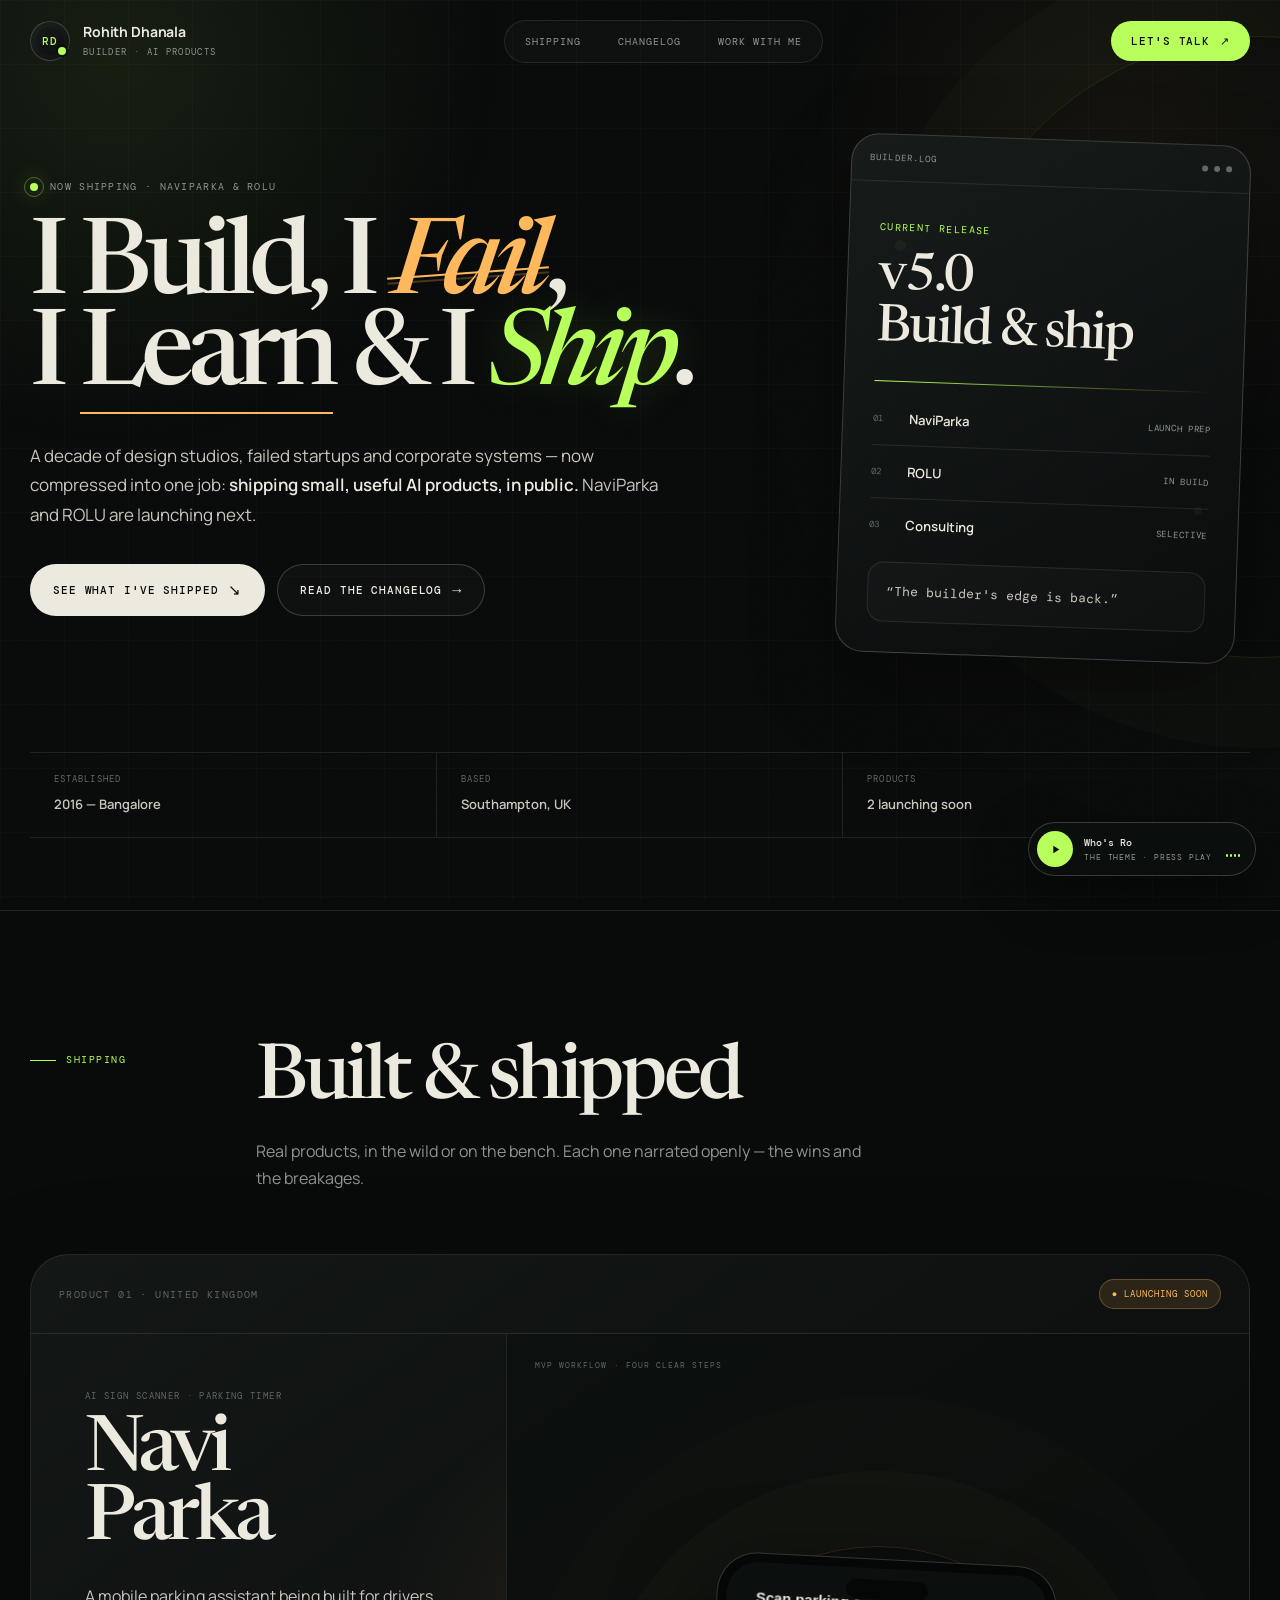
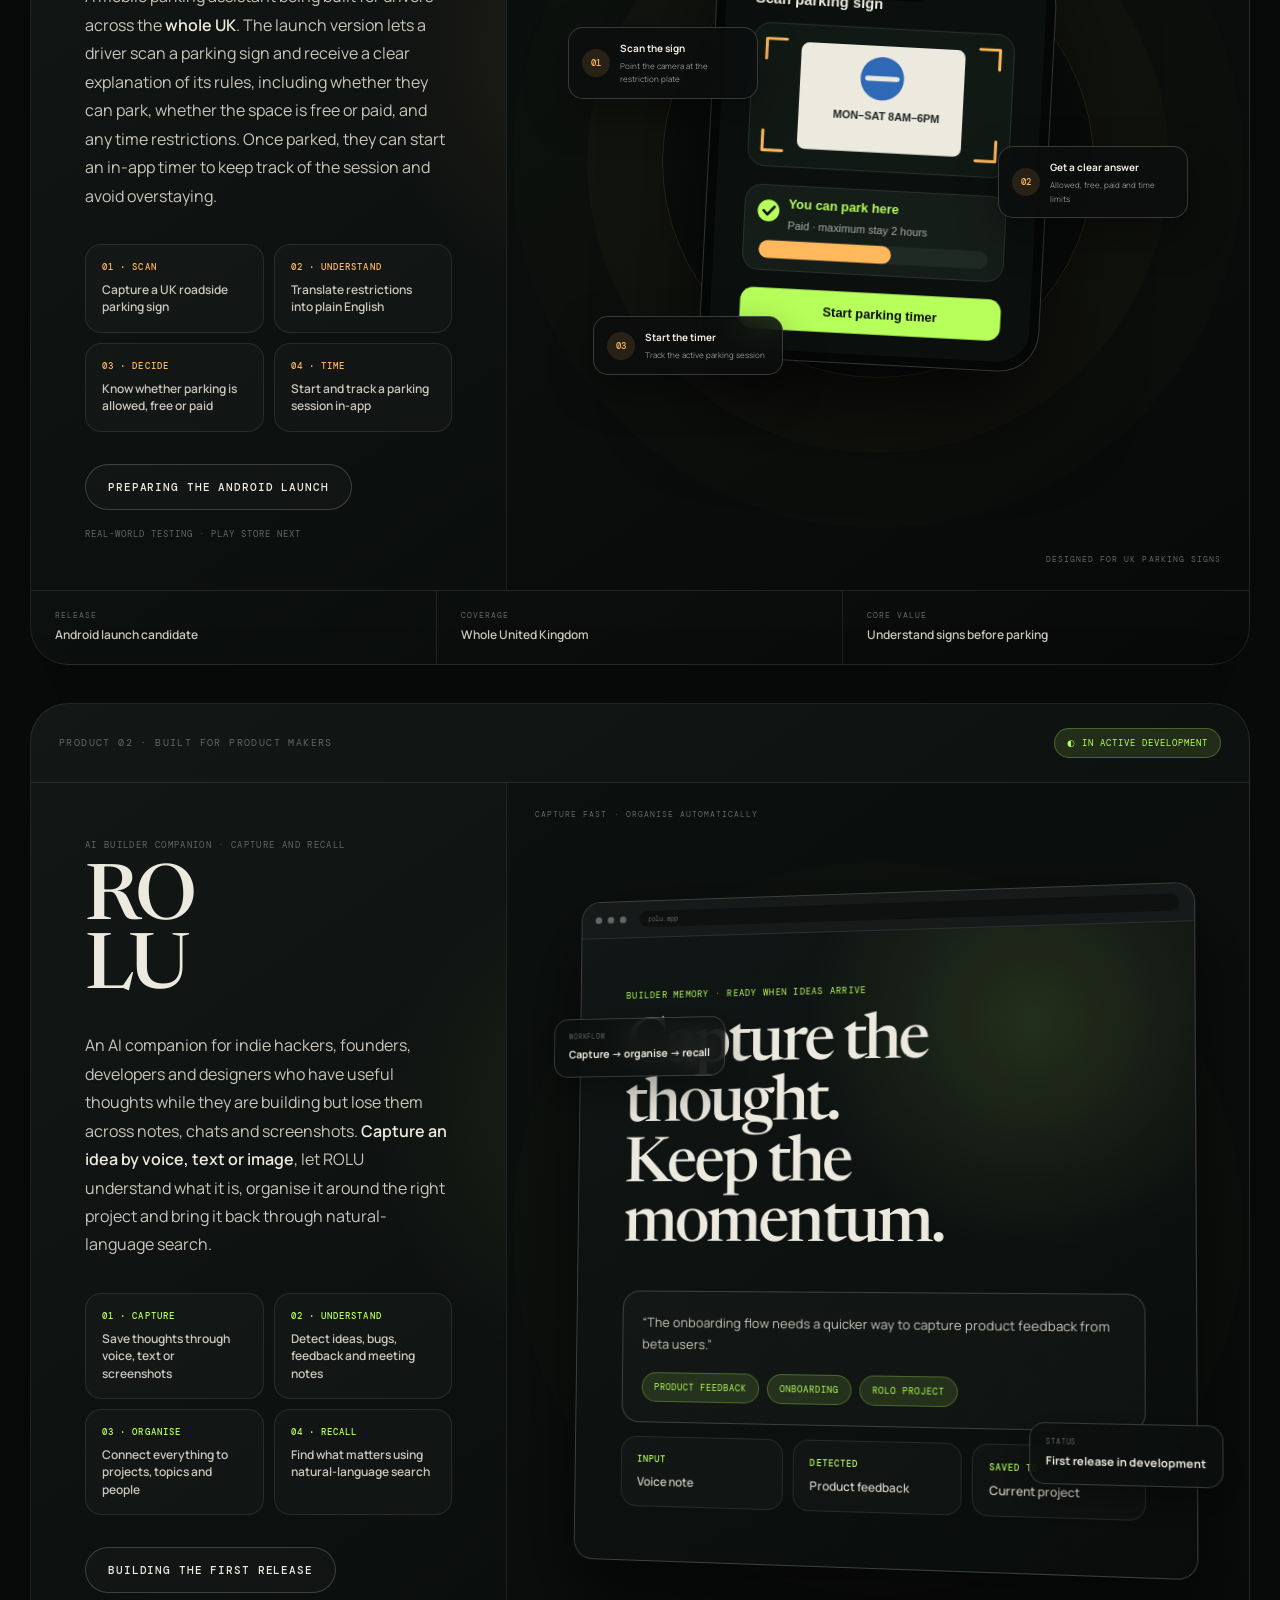
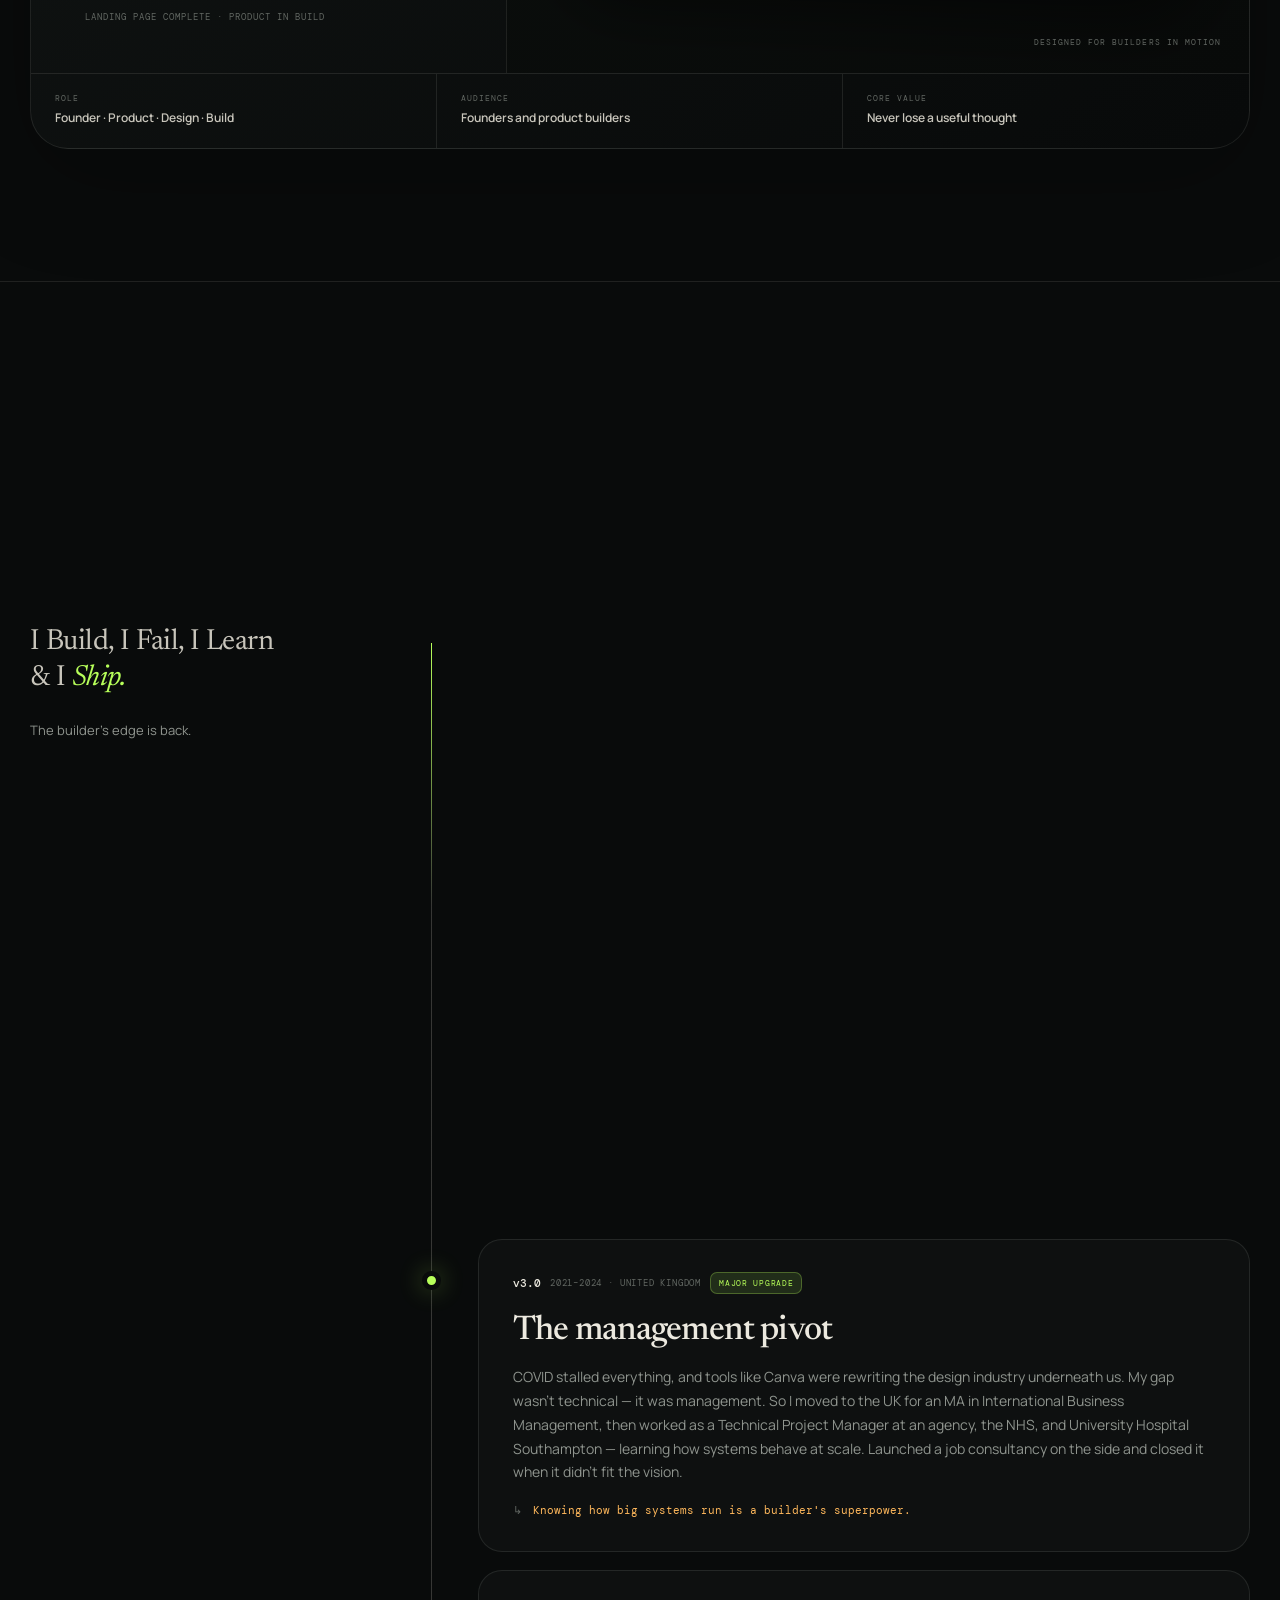
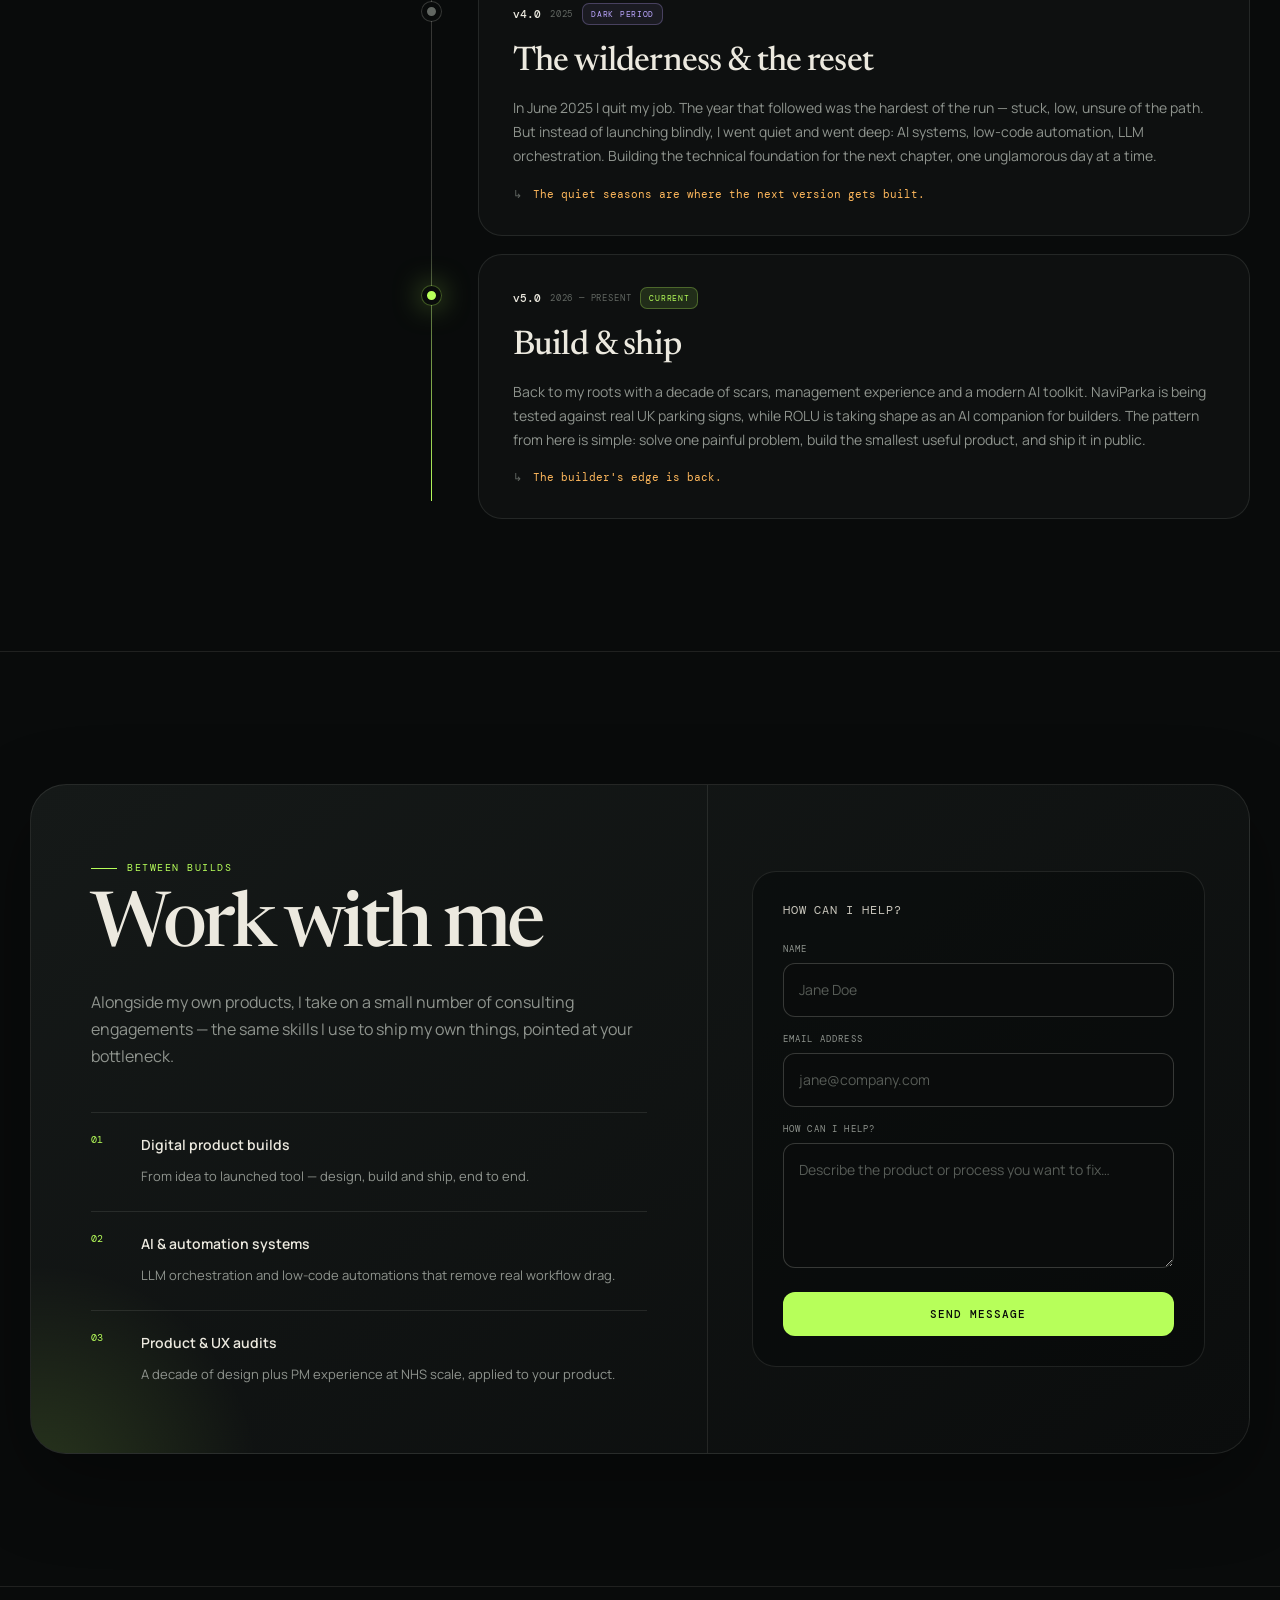
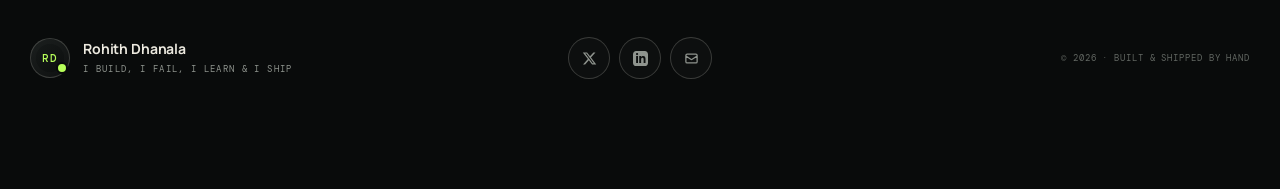
==== commit 45f55ab0: "Update index.html" ====
--- a/index.html
+++ b/index.html
@@ -5,7 +5,7 @@
 <meta name="viewport" content="width=device-width, initial-scale=1.0"/>
 <meta name="theme-color" content="#090b0b"/>
 <title>Rohith Dhanala — I Build, I Fail, I Learn & I Ship</title>
-<meta name="description" content="Rohith Dhanala builds and ships AI products — Digi Hyderabadi is live and NaviParka, an AI parking-sign scanner for UK drivers, is in development."/>
+<meta name="description" content="Rohith Dhanala is a solo product builder shipping focused AI tools, including NaviParka for UK parking signs and ROLU, an AI companion for capturing and organising a builder’s thoughts."/>
 
 <link rel="icon" href="favicon.png" type="image/png"/>
 <link rel="apple-touch-icon" href="favicon-180.png"/>
@@ -483,14 +483,14 @@
   <section class="hero">
     <div class="shell hero-grid">
       <div class="hero-main rv">
-        <div class="hero-kicker"><span class="live-dot"></span>Now building · NaviParka — United Kingdom</div>
+        <div class="hero-kicker"><span class="live-dot"></span>Now shipping · NaviParka &amp; ROLU</div>
         <h1 class="hero-title">
           <span class="line">I <span class="word-build">Build</span>, I <span class="word-fail">Fail</span>,</span>
           <span class="line">I <span class="word-learn">Learn</span> &amp; I <span class="word-ship">Ship</span>.</span>
         </h1>
         <p class="hero-copy">
           A decade of design studios, failed startups and corporate systems — now compressed into
-          one job: <b>shipping small, useful AI products, in public.</b> One is live. The next is on the way.
+          one job: <b>shipping small, useful AI products, in public.</b> NaviParka and ROLU are launching next.
         </p>
         <div class="hero-actions">
           <a href="#shipping" class="btn btn-primary">See what I've shipped <span class="arrow" aria-hidden="true">↘</span></a>
@@ -510,8 +510,8 @@
             <h2>v5.0<br/>Build &amp; ship</h2>
             <div class="console-line"></div>
             <div class="console-list">
-              <div class="console-row"><span class="num">01</span><strong>Digi Hyderabadi</strong><span>Live</span></div>
-              <div class="console-row"><span class="num">02</span><strong>NaviParka</strong><span>In dev</span></div>
+              <div class="console-row"><span class="num">01</span><strong>NaviParka</strong><span>Launch prep</span></div>
+              <div class="console-row"><span class="num">02</span><strong>ROLU</strong><span>In build</span></div>
               <div class="console-row"><span class="num">03</span><strong>Consulting</strong><span>Selective</span></div>
             </div>
             <div class="console-quote">“The builder's edge is back.”</div>
@@ -522,7 +522,7 @@
       <div class="hero-meta rv" aria-label="Profile highlights">
         <div class="meta-item"><small>Established</small><strong>2016 — Bangalore</strong></div>
         <div class="meta-item"><small>Based</small><strong>Southampton, UK</strong></div>
-        <div class="meta-item"><small>Products</small><strong>1 live · 1 in dev</strong></div>
+        <div class="meta-item"><small>Products</small><strong>2 launching soon</strong></div>
       </div>
     </div>
   </section>
@@ -538,57 +538,10 @@
       </header>
 
       <div class="projects">
-        <article class="project digi-project rv" data-project-card>
-          <div class="project-top">
-            <span class="project-number">Product 01 · Hyderabad, India</span>
-            <span class="tag tag-live">● Live &amp; launched</span>
-          </div>
-          <div class="project-grid">
-            <div class="project-copy">
-              <span class="project-kicker">Local discovery · Business marketplace</span>
-              <h3>Digi<br/>Hyderabadi</h3>
-              <p class="project-summary">
-                A discovery and marketplace platform for Hyderabad’s startup and business ecosystem.
-                It brings <strong>local startups, products, founders, launches and businesses for sale</strong>
-                into one searchable place — helping people discover what is being built locally and explore
-                verified business opportunities. I shaped and built the product end to end, from positioning
-                and identity to its architecture, workflows and public launch.
-              </p>
-              <div class="project-features" aria-label="Digi Hyderabadi features">
-                <div class="feature-card"><span>Discover</span><b>Startups, products, founders and launches</b></div>
-                <div class="feature-card"><span>Marketplace</span><b>Verified businesses available for acquisition</b></div>
-                <div class="feature-card"><span>Community</span><b>Support and surface Hyderabad’s builders</b></div>
-                <div class="feature-card"><span>Built by me</span><b>Brand, UX, architecture and launch</b></div>
-              </div>
-              <div class="project-actions">
-                <a class="btn btn-primary" href="https://digihyderabadi.com" target="_blank" rel="noopener">Explore live platform <span class="arrow" aria-hidden="true">↗</span></a>
-                <span class="project-note">Case study in progress</span>
-              </div>
-            </div>
-            <div class="project-stage">
-              <span class="stage-label tl">Live product · Desktop experience</span>
-              <span class="stage-label br">Built and shipped in public</span>
-              <div class="browser-scene">
-                <div class="visual-browser">
-                  <div class="browser-top" aria-hidden="true"><i></i><i></i><i></i><span class="browser-address">digihyderabadi.com</span></div>
-                  <img src="Digi-SC.png" alt="Digi Hyderabadi platform interface"/>
-                </div>
-                <div class="float-card float-one"><small>Platform type</small><strong>Discovery ecosystem</strong></div>
-                <div class="float-card float-two"><small>Status</small><strong>Live and growing</strong></div>
-              </div>
-            </div>
-          </div>
-          <div class="project-foot" aria-label="Digi Hyderabadi project summary">
-            <div class="project-stat"><small>Role</small><strong>Founder · Product · Design · Build</strong></div>
-            <div class="project-stat"><small>Market</small><strong>Hyderabad ecosystem</strong></div>
-            <div class="project-stat"><small>Release</small><strong>Live product</strong></div>
-          </div>
-        </article>
-
         <article class="project np-project rv" data-project-card>
           <div class="project-top">
-            <span class="project-number">Product 02 · United Kingdom</span>
-            <span class="tag tag-dev">◐ MVP in development</span>
+            <span class="project-number">Product 01 · United Kingdom</span>
+            <span class="tag tag-dev">● Launching soon</span>
           </div>
           <div class="project-grid">
             <div class="project-copy">
@@ -596,7 +549,7 @@
               <h3>Navi<br/>Parka</h3>
               <p class="project-summary">
                 A mobile parking assistant being built for drivers across the <strong>whole UK</strong>.
-                The first MVP lets a driver scan a parking sign and receive a clear explanation of its rules,
+                The launch version lets a driver scan a parking sign and receive a clear explanation of its rules,
                 including whether they can park, whether the space is free or paid, and any time restrictions.
                 Once parked, they can start an in-app timer to keep track of the session and avoid overstaying.
               </p>
@@ -607,8 +560,8 @@
                 <div class="feature-card"><span>04 · Time</span><b>Start and track a parking session in-app</b></div>
               </div>
               <div class="project-actions">
-                <span class="btn btn-secondary" aria-label="NaviParka is currently in development">Building the first MVP</span>
-                <span class="project-note">Launching across the UK</span>
+                <span class="btn btn-secondary" aria-label="NaviParka is currently in development">Preparing the Android launch</span>
+                <span class="project-note">Real-world testing · Play Store next</span>
               </div>
             </div>
             <div class="project-stage">
@@ -647,9 +600,71 @@
             </div>
           </div>
           <div class="project-foot" aria-label="NaviParka project summary">
-            <div class="project-stat"><small>Release</small><strong>First MVP</strong></div>
+            <div class="project-stat"><small>Release</small><strong>Android launch candidate</strong></div>
             <div class="project-stat"><small>Coverage</small><strong>Whole United Kingdom</strong></div>
             <div class="project-stat"><small>Core value</small><strong>Understand signs before parking</strong></div>
+          </div>
+        </article>
+
+        <article class="project rolu-project rv" data-project-card>
+          <div class="project-top">
+            <span class="project-number">Product 02 · Built for product makers</span>
+            <span class="tag tag-live">◐ In active development</span>
+          </div>
+          <div class="project-grid">
+            <div class="project-copy">
+              <span class="project-kicker">AI builder companion · Capture and recall</span>
+              <h3>RO<br/>LU</h3>
+              <p class="project-summary">
+                An AI companion for indie hackers, founders, developers and designers who have useful
+                thoughts while they are building but lose them across notes, chats and screenshots.
+                <strong>Capture an idea by voice, text or image</strong>, let ROLU understand what it is,
+                organise it around the right project and bring it back through natural-language search.
+              </p>
+              <div class="project-features" aria-label="ROLU product features">
+                <div class="feature-card"><span>01 · Capture</span><b>Save thoughts through voice, text or screenshots</b></div>
+                <div class="feature-card"><span>02 · Understand</span><b>Detect ideas, bugs, feedback and meeting notes</b></div>
+                <div class="feature-card"><span>03 · Organise</span><b>Connect everything to projects, topics and people</b></div>
+                <div class="feature-card"><span>04 · Recall</span><b>Find what matters using natural-language search</b></div>
+              </div>
+              <div class="project-actions">
+                <span class="btn btn-secondary" aria-label="ROLU is currently in active development">Building the first release</span>
+                <span class="project-note">Landing page complete · Product in build</span>
+              </div>
+            </div>
+            <div class="project-stage">
+              <span class="stage-label tl">Capture fast · Organise automatically</span>
+              <span class="stage-label br">Designed for builders in motion</span>
+              <div class="browser-scene">
+                <div class="visual-browser">
+                  <div class="browser-top" aria-hidden="true"><i></i><i></i><i></i><span class="browser-address">rolu.app</span></div>
+                  <div style="min-height:430px;padding:54px 48px;background:radial-gradient(circle at 75% 15%,rgba(183,255,90,.12),transparent 32%),linear-gradient(145deg,#111716,#090c0b);">
+                    <p style="color:#b7ff5a;font:400 9px var(--mono);letter-spacing:.14em;text-transform:uppercase;">Builder memory · Ready when ideas arrive</p>
+                    <h4 style="max-width:540px;margin-top:18px;font:500 clamp(38px,5vw,64px)/.96 var(--serif);letter-spacing:-.045em;color:var(--paper);">Capture the thought.<br/>Keep the momentum.</h4>
+                    <div style="margin-top:34px;padding:20px;border:1px solid var(--line-strong);border-radius:18px;background:rgba(255,255,255,.025);">
+                      <p style="color:var(--paper-soft);font-size:13px;">“The onboarding flow needs a quicker way to capture product feedback from beta users.”</p>
+                      <div style="display:flex;gap:8px;flex-wrap:wrap;margin-top:18px;">
+                        <span class="tag tag-live">Product feedback</span>
+                        <span class="tag tag-live">Onboarding</span>
+                        <span class="tag tag-live">ROLO project</span>
+                      </div>
+                    </div>
+                    <div style="display:grid;grid-template-columns:repeat(3,1fr);gap:10px;margin-top:14px;">
+                      <div class="feature-card"><span>Input</span><b>Voice note</b></div>
+                      <div class="feature-card"><span>Detected</span><b>Product feedback</b></div>
+                      <div class="feature-card"><span>Saved to</span><b>Current project</b></div>
+                    </div>
+                  </div>
+                </div>
+                <div class="float-card float-one"><small>Workflow</small><strong>Capture → organise → recall</strong></div>
+                <div class="float-card float-two"><small>Status</small><strong>First release in development</strong></div>
+              </div>
+            </div>
+          </div>
+          <div class="project-foot" aria-label="ROLU project summary">
+            <div class="project-stat"><small>Role</small><strong>Founder · Product · Design · Build</strong></div>
+            <div class="project-stat"><small>Audience</small><strong>Founders and product builders</strong></div>
+            <div class="project-stat"><small>Core value</small><strong>Never lose a useful thought</strong></div>
           </div>
         </article>
       </div>
@@ -718,7 +733,7 @@
             <div class="log-card">
               <div class="log-head"><span class="log-v">v5.0</span><span class="log-date">2026 — present</span><span class="log-tag lt-ship">current</span></div>
               <h3>Build &amp; ship</h3>
-              <p>Back to my roots with a decade of scars, management experience and a modern AI toolkit. Digi Hyderabadi is live. NaviParka is in active development. The pattern from here is simple: build small, useful products — and narrate the whole thing in the open.</p>
+              <p>Back to my roots with a decade of scars, management experience and a modern AI toolkit. NaviParka is being tested against real UK parking signs, while ROLU is taking shape as an AI companion for builders. The pattern from here is simple: solve one painful problem, build the smallest useful product, and ship it in public.</p>
               <p class="log-lesson">The builder's edge is back.</p>
             </div>
           </article>
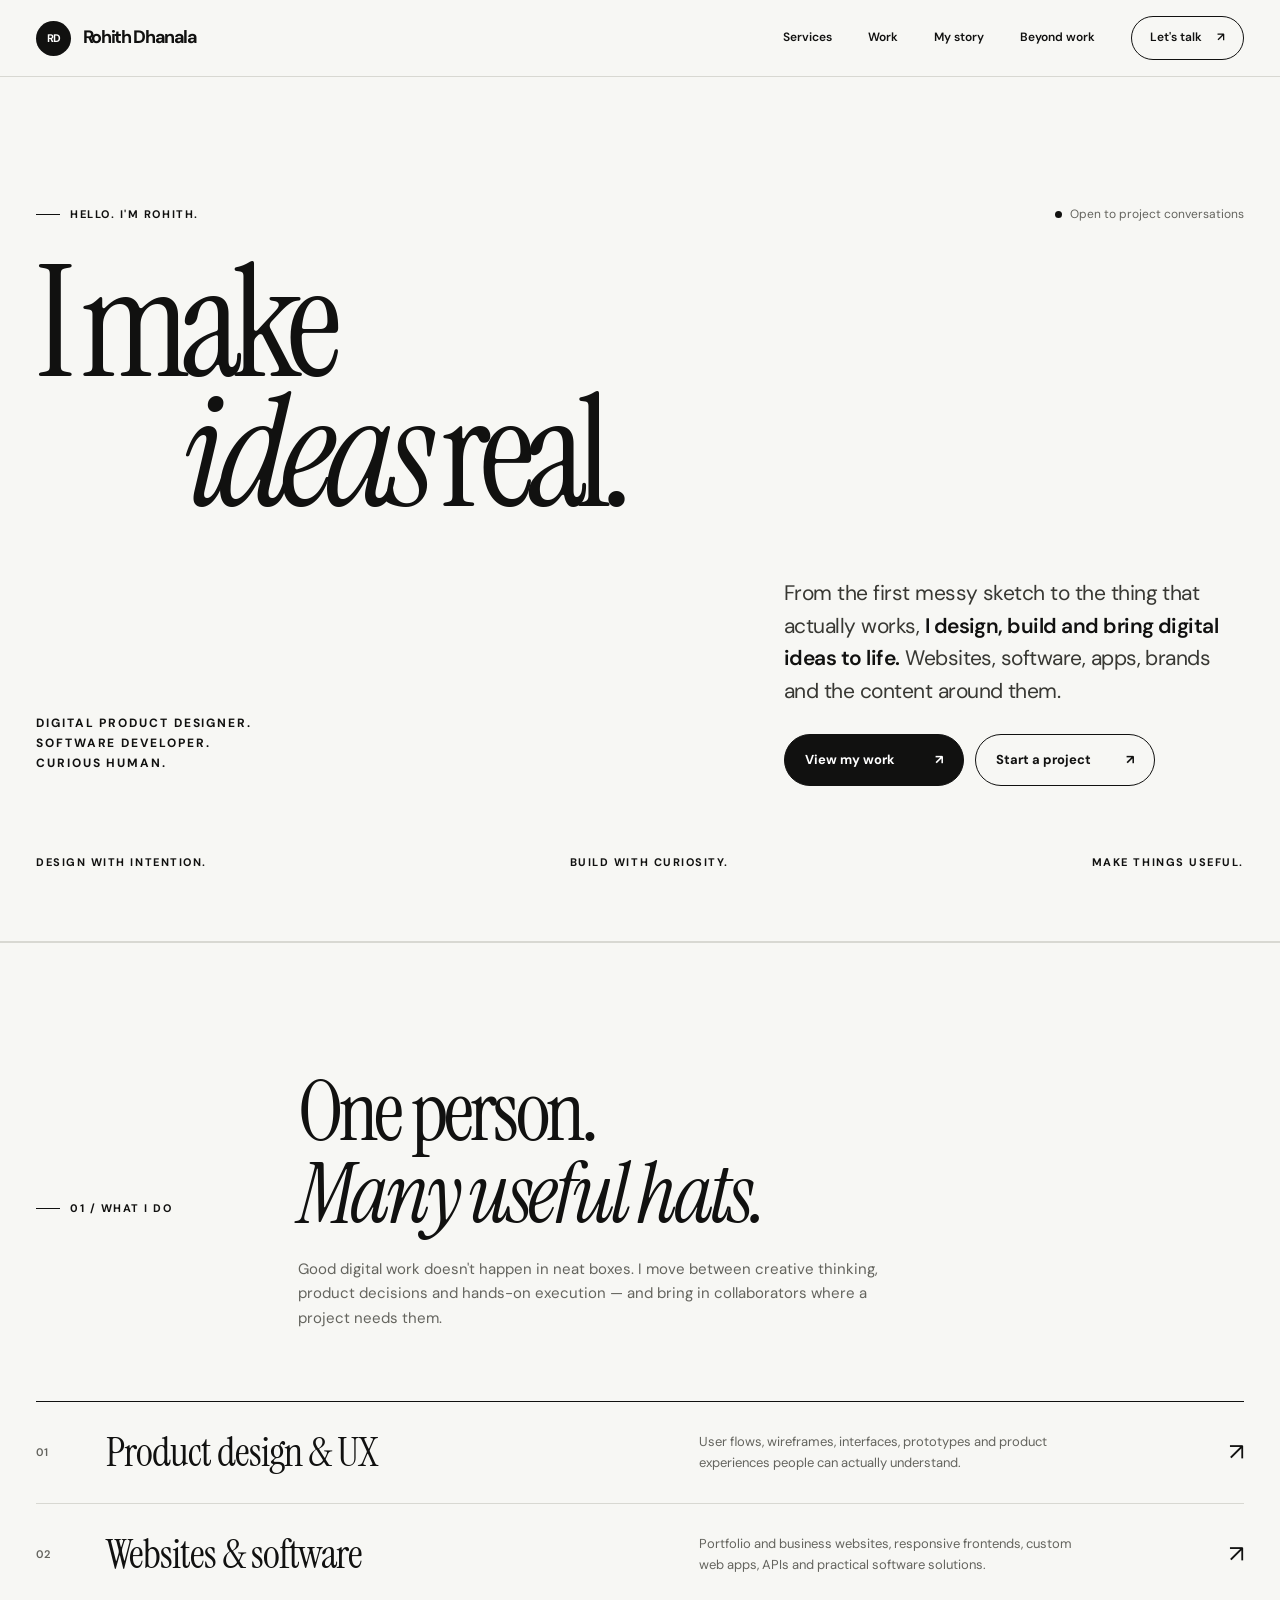
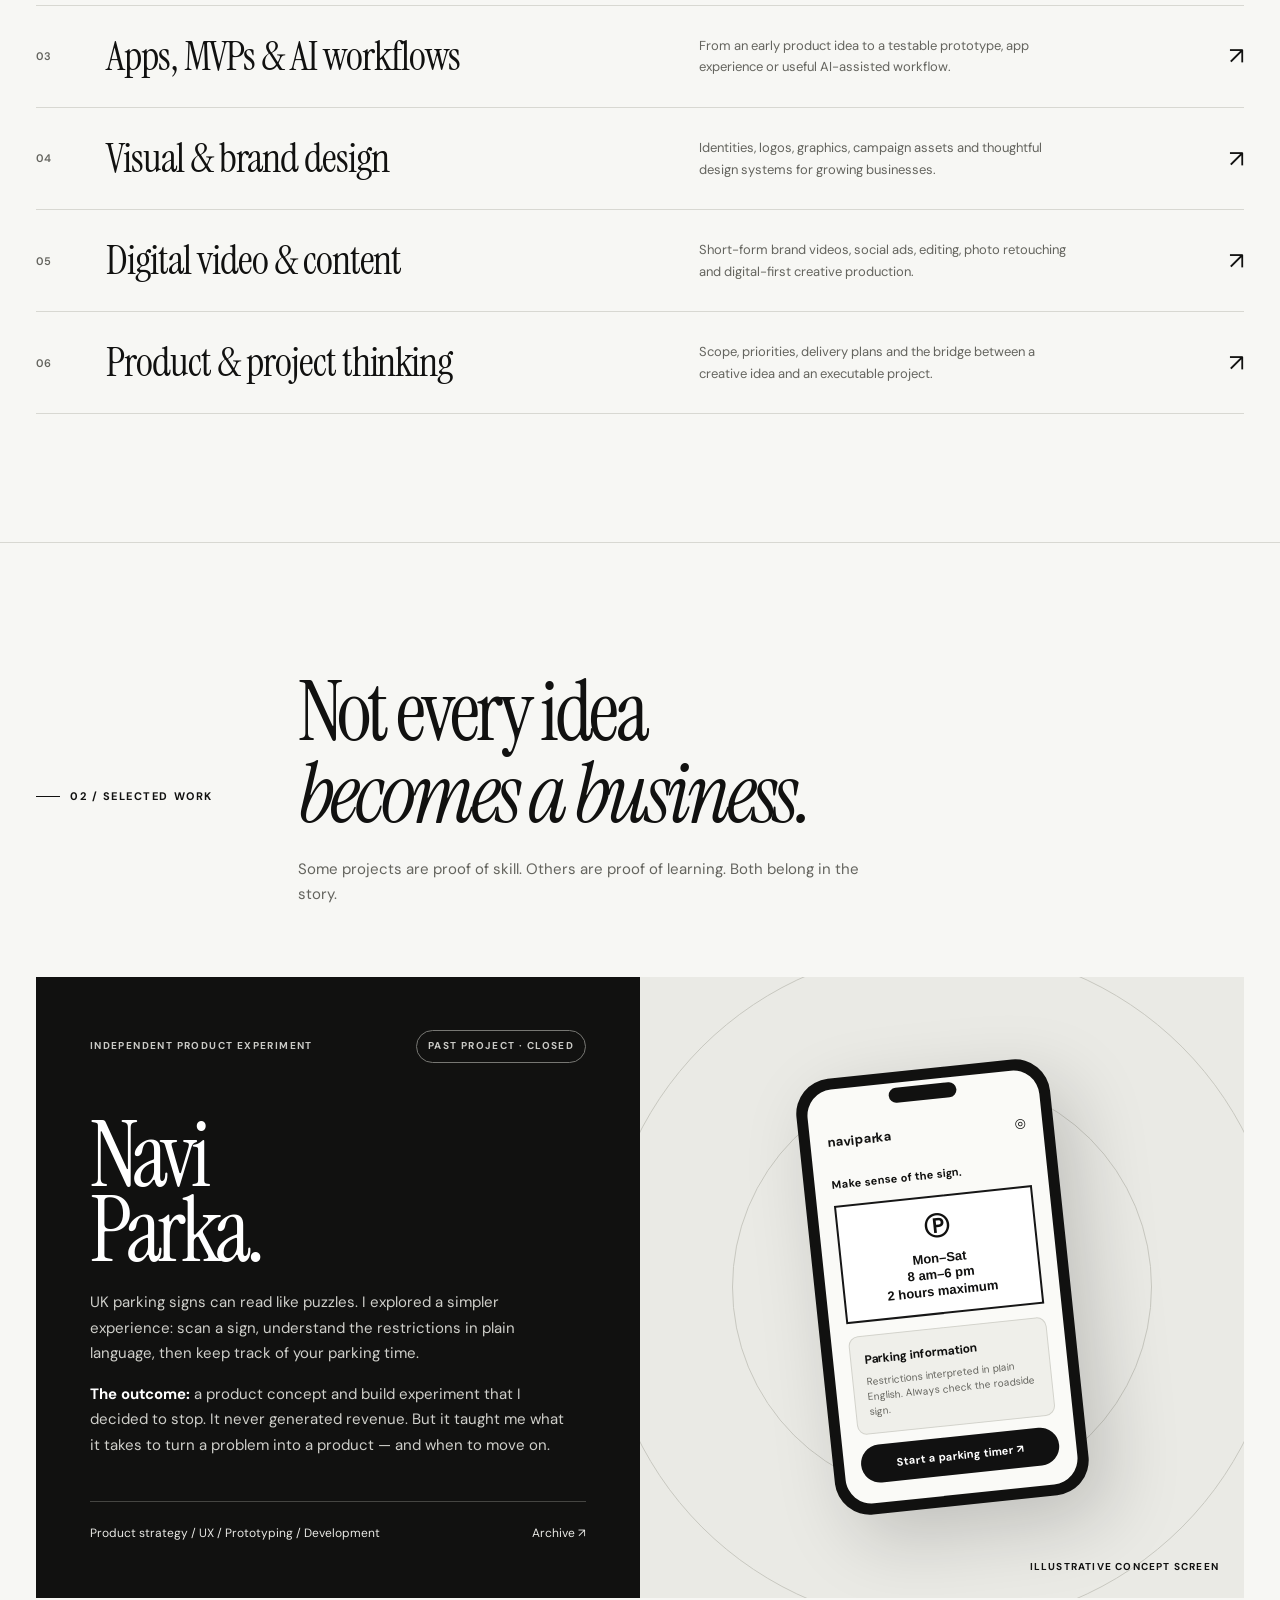
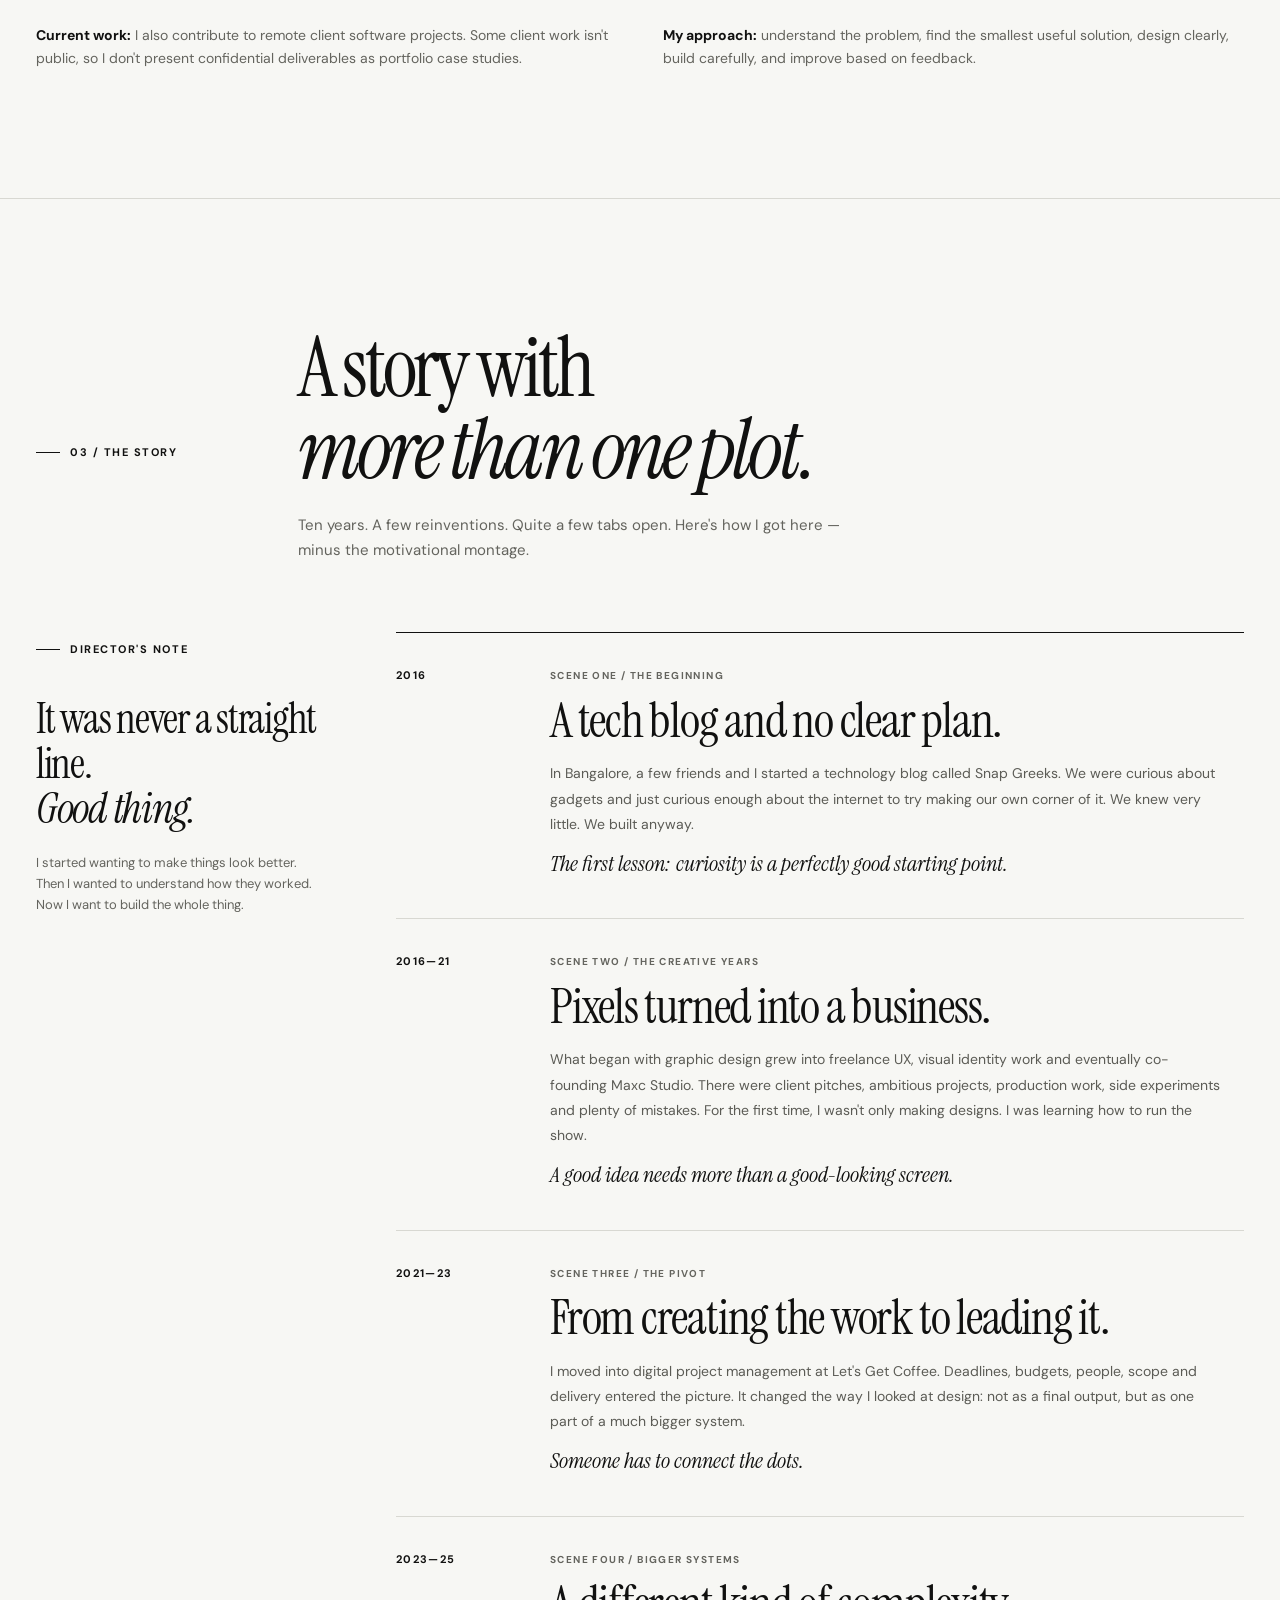
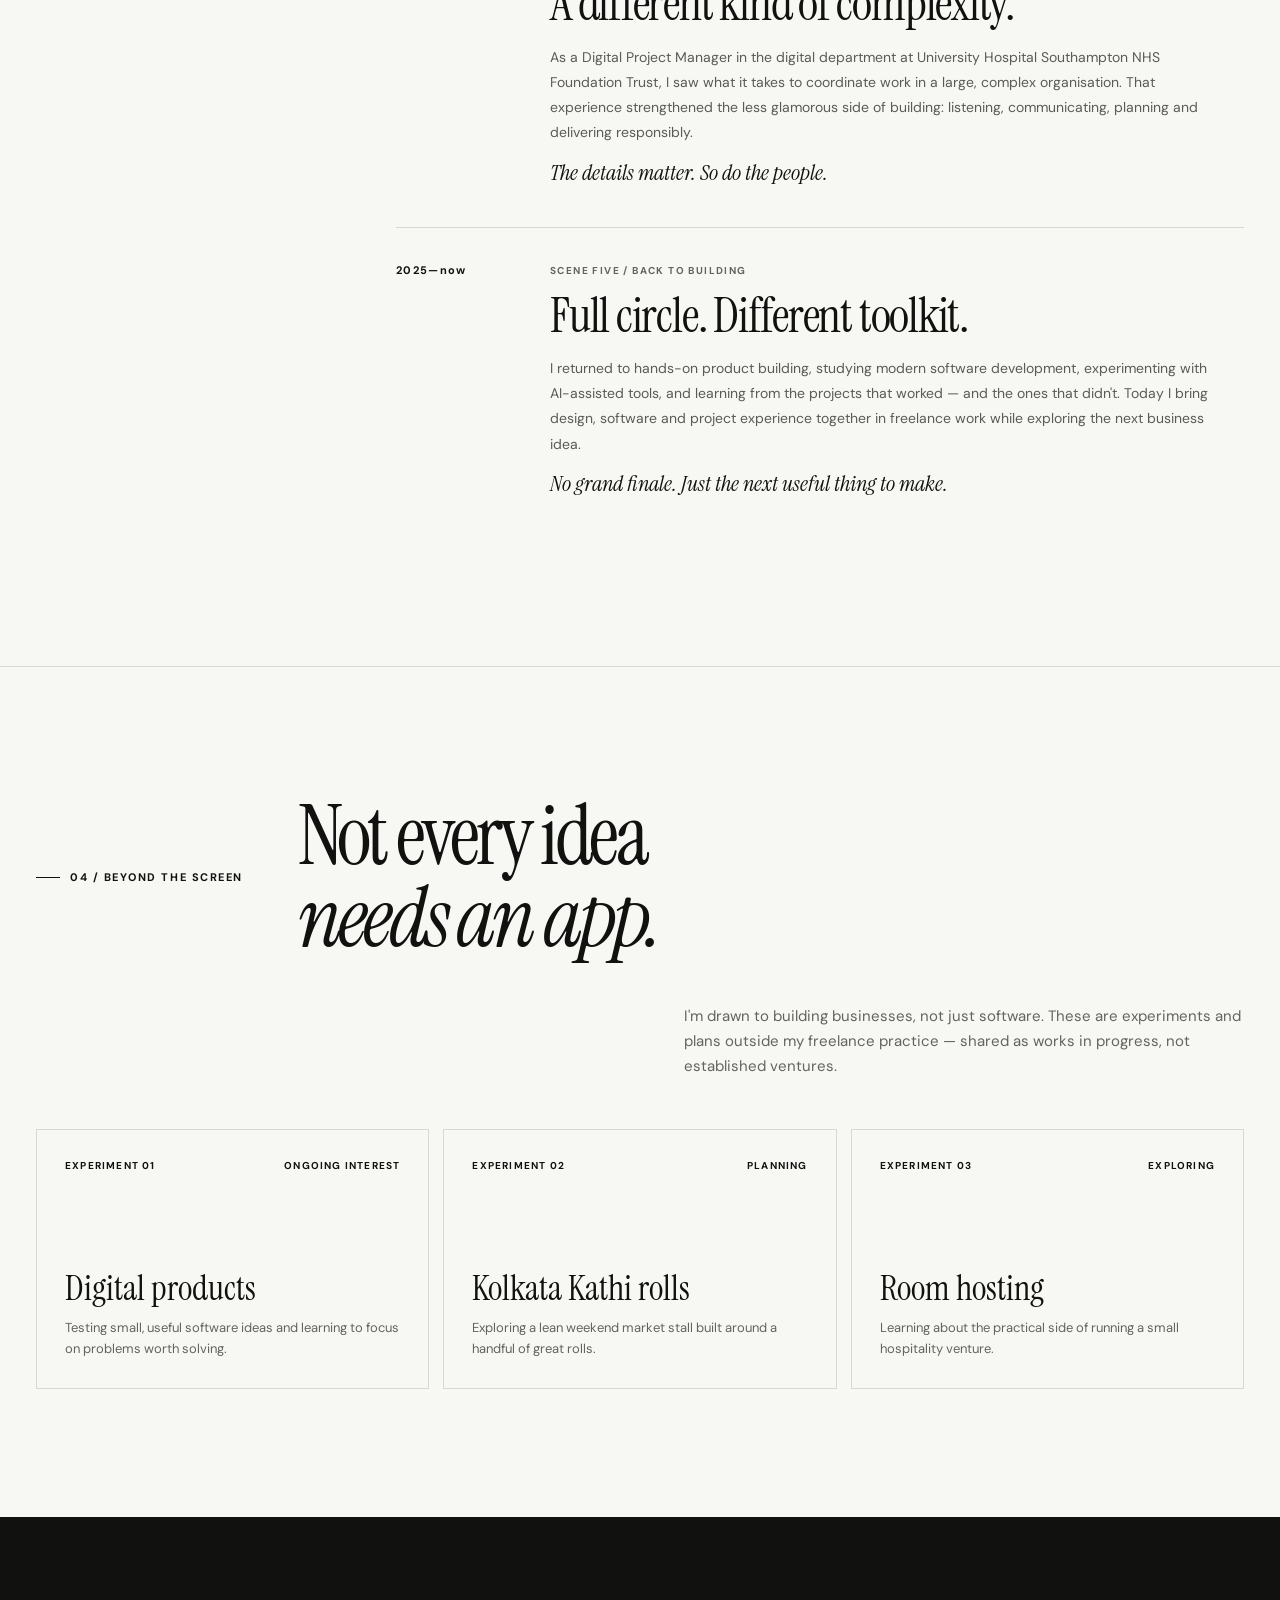
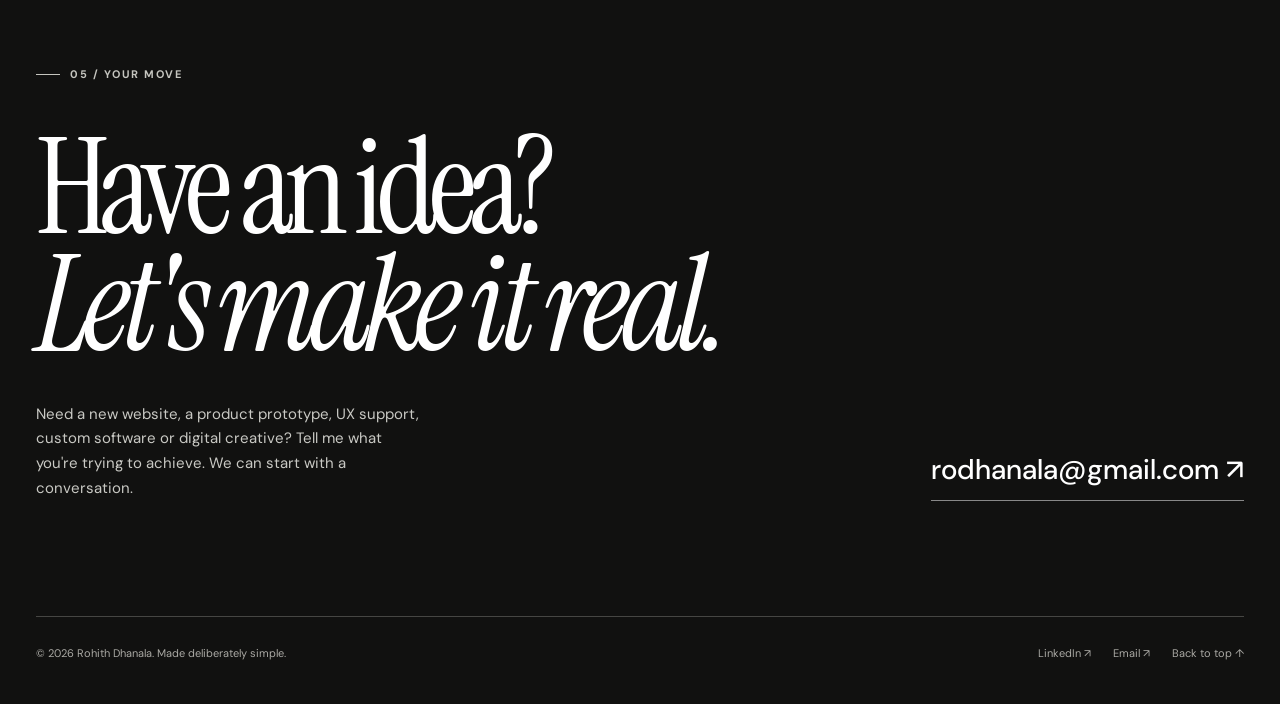
==== commit 5a881e8b: "Change greeting from 'Hello' to 'Goodbye'" ====
--- a/index.html
+++ b/index.html
@@ -1,964 +1,401 @@
 <!DOCTYPE html>
 <html lang="en">
 <head>
-<meta charset="UTF-8"/>
-<meta name="viewport" content="width=device-width, initial-scale=1.0"/>
-<meta name="theme-color" content="#090b0b"/>
-<title>Rohith Dhanala — I Build, I Fail, I Learn & I Ship</title>
-<meta name="description" content="Rohith Dhanala is a solo product builder shipping focused AI tools, including NaviParka for UK parking signs and ROLU, an AI companion for capturing and organising a builder’s thoughts."/>
-
-<link rel="icon" href="favicon.png" type="image/png"/>
-<link rel="apple-touch-icon" href="favicon-180.png"/>
-
-<link rel="preconnect" href="https://fonts.googleapis.com"/>
-<link rel="preconnect" href="https://fonts.gstatic.com" crossorigin/>
-<link href="https://fonts.googleapis.com/css2?family=DM+Mono:wght@300;400;500&family=Manrope:wght@400;500;600;700&family=Newsreader:opsz,wght@6..72,400;6..72,500;6..72,600&display=swap" rel="stylesheet"/>
-
-<style>
-:root{
-  --bg:#090b0b;
-  --bg-soft:#0d1010;
-  --surface:#111414;
-  --surface-2:#151919;
-  --paper:#ece9df;
-  --paper-soft:#c8c5bb;
-  --muted:#8f948e;
-  --muted-2:#626762;
-  --line:rgba(236,233,223,.10);
-  --line-strong:rgba(236,233,223,.20);
-  --green:#b7ff5a;
-  --green-soft:rgba(183,255,90,.12);
-  --amber:#ffb85c;
-  --amber-soft:rgba(255,184,92,.12);
-  --red:#ff766f;
-  --purple:#bba6ff;
-  --serif:'Newsreader',Georgia,serif;
-  --sans:'Manrope',Arial,sans-serif;
-  --mono:'DM Mono',monospace;
-  --radius:28px;
-  --shadow:0 28px 80px rgba(0,0,0,.36);
-}
-
-*{box-sizing:border-box;margin:0;padding:0}
-html{scroll-behavior:smooth;scroll-padding-top:100px}
-body{
-  min-width:320px;
-  overflow-x:hidden;
-  background:var(--bg);
-  color:var(--paper);
-  font-family:var(--sans);
-  font-size:16px;
-  line-height:1.7;
-  text-rendering:optimizeLegibility;
-  -webkit-font-smoothing:antialiased;
-}
-body::before{
-  content:"";
-  position:fixed;
-  inset:0;
-  z-index:-3;
-  pointer-events:none;
-  background:
-    radial-gradient(circle at 9% 7%,rgba(183,255,90,.08),transparent 27%),
-    radial-gradient(circle at 88% 18%,rgba(255,184,92,.055),transparent 24%),
-    linear-gradient(rgba(255,255,255,.018) 1px,transparent 1px),
-    linear-gradient(90deg,rgba(255,255,255,.018) 1px,transparent 1px);
-  background-size:auto,auto,64px 64px,64px 64px;
-}
-body::after{
-  content:"";
-  position:fixed;
-  inset:0;
-  z-index:1000;
-  pointer-events:none;
-  opacity:.15;
-  mix-blend-mode:soft-light;
-  background-image:url("data:image/svg+xml,%3Csvg xmlns='http://www.w3.org/2000/svg' width='160' height='160' viewBox='0 0 160 160'%3E%3Cfilter id='n'%3E%3CfeTurbulence type='fractalNoise' baseFrequency='.86' numOctaves='3' stitchTiles='stitch'/%3E%3C/filter%3E%3Crect width='100%25' height='100%25' filter='url(%23n)' opacity='.48'/%3E%3C/svg%3E");
-}
-
-::selection{background:var(--green);color:#0b0d0c}
-a{color:inherit;text-decoration:none}
-img{display:block;max-width:100%}
-button,input,textarea{font:inherit}
-button{color:inherit}
-
-.skip-link{
-  position:fixed;left:16px;top:-100px;z-index:1001;
-  background:var(--green);color:#080a09;padding:12px 18px;border-radius:12px;
-  font-family:var(--mono);font-size:12px;font-weight:500;
-}
-.skip-link:focus{top:16px}
-
-.shell{width:min(1220px,calc(100% - 48px));margin-inline:auto}
-.section{position:relative;padding:132px 0;border-top:1px solid var(--line)}
-
-/* NAVIGATION */
-.site-header{
-  position:fixed;inset:0 0 auto;z-index:100;
-  border-bottom:1px solid transparent;
-  transition:background .3s,border-color .3s,transform .3s;
-}
-.site-header.scrolled{
-  background:rgba(9,11,11,.78);
-  border-color:var(--line);
-  backdrop-filter:blur(20px) saturate(120%);
-  -webkit-backdrop-filter:blur(20px) saturate(120%);
-}
-.nav{height:82px;display:flex;align-items:center;justify-content:space-between;gap:28px}
-.brand{display:flex;align-items:center;gap:13px;min-width:max-content}
-.brand-mark{
-  position:relative;width:40px;height:40px;display:grid;place-items:center;
-  border:1px solid var(--line-strong);border-radius:50%;
-  background:linear-gradient(145deg,#171b1a,#0b0d0d);
-  color:var(--green);font:500 11px var(--mono);letter-spacing:.08em;
-  box-shadow:inset 0 0 0 5px rgba(255,255,255,.015);
-}
-.brand-mark::after{content:"";position:absolute;right:1px;bottom:3px;width:8px;height:8px;border:2px solid var(--bg);border-radius:50%;background:var(--green)}
-.brand-copy{display:flex;flex-direction:column;line-height:1.1}
-.brand-name{font-size:14px;font-weight:700;letter-spacing:-.01em}
-.brand-sub{margin-top:6px;color:var(--muted);font:400 9px var(--mono);letter-spacing:.15em;text-transform:uppercase}
-.nav-centre{display:flex;gap:7px;padding:5px;border:1px solid var(--line);border-radius:999px;background:rgba(255,255,255,.025)}
-.nav-centre a{padding:9px 15px;border-radius:999px;color:var(--muted);font:400 10px var(--mono);letter-spacing:.1em;text-transform:uppercase;transition:.25s ease}
-.nav-centre a:hover,.nav-centre a:focus-visible{background:rgba(255,255,255,.06);color:var(--paper)}
-.nav-cta,.btn{
-  display:inline-flex;align-items:center;justify-content:center;gap:10px;
-  border:1px solid transparent;border-radius:999px;
-  font:500 11px var(--mono);letter-spacing:.08em;text-transform:uppercase;
-  transition:transform .25s,background .25s,border-color .25s,color .25s,box-shadow .25s;
-}
-.nav-cta{padding:12px 19px;background:var(--green);color:#0a0c0b}
-.nav-cta:hover{transform:translateY(-2px);box-shadow:0 12px 30px rgba(183,255,90,.18)}
-.menu-toggle{display:none;width:44px;height:44px;border:1px solid var(--line-strong);border-radius:50%;background:rgba(255,255,255,.025);cursor:pointer}
-.menu-toggle span{display:block;width:17px;height:1px;margin:5px auto;background:var(--paper);transition:.25s}
-.menu-toggle[aria-expanded="true"] span:first-child{transform:translateY(3px) rotate(45deg)}
-.menu-toggle[aria-expanded="true"] span:last-child{transform:translateY(-3px) rotate(-45deg)}
-.mobile-menu{display:none}
-
-/* HERO */
-.hero{min-height:100svh;padding:138px 0 72px;display:flex;align-items:center;overflow:hidden}
-.hero::before{
-  content:"";position:absolute;width:620px;height:620px;right:-290px;top:4%;border:1px solid rgba(183,255,90,.11);border-radius:50%;
-  box-shadow:0 0 0 90px rgba(183,255,90,.015),0 0 0 180px rgba(183,255,90,.009);pointer-events:none;
-}
-.hero-grid{display:grid;grid-template-columns:minmax(0,1.28fr) minmax(320px,.72fr);gap:70px;align-items:center}
-.hero-kicker{display:flex;align-items:center;gap:12px;margin-bottom:30px;color:var(--muted);font:400 10px var(--mono);letter-spacing:.13em;text-transform:uppercase}
-.live-dot{position:relative;width:8px;height:8px;border-radius:50%;background:var(--green);box-shadow:0 0 22px rgba(183,255,90,.65)}
-.live-dot::after{content:"";position:absolute;inset:-6px;border:1px solid rgba(183,255,90,.35);border-radius:50%;animation:ping 2.4s ease-out infinite}
-@keyframes ping{0%{transform:scale(.5);opacity:0}25%{opacity:1}100%{transform:scale(1.45);opacity:0}}
-.hero-title{max-width:900px;font-family:var(--serif);font-size:clamp(56px,8.2vw,118px);font-weight:500;line-height:.87;letter-spacing:-.06em}
-.hero-title .line{display:block}
-.hero-title em{font-weight:400}
-.word-build{color:var(--paper)}
-.word-fail{position:relative;color:var(--amber);font-style:italic}
-.word-fail::after{content:"";position:absolute;left:-3%;right:-3%;top:53%;height:2px;background:var(--amber);transform:rotate(-4deg);box-shadow:0 5px 0 rgba(255,184,92,.25)}
-.word-learn{color:var(--paper);border-bottom:2px solid var(--amber)}
-.word-ship{color:var(--green);font-style:italic;text-shadow:0 0 42px rgba(183,255,90,.17)}
-.hero-copy{max-width:640px;margin-top:35px;color:var(--paper-soft);font-size:17px;line-height:1.75}
-.hero-copy b{color:var(--paper);font-weight:600}
-.hero-actions{display:flex;flex-wrap:wrap;gap:12px;margin-top:34px}
-.btn{padding:15px 22px}
-.btn-primary{background:var(--paper);color:#0a0c0b}
-.btn-primary:hover{transform:translateY(-2px);box-shadow:0 15px 40px rgba(0,0,0,.32)}
-.btn-secondary{border-color:var(--line-strong);background:rgba(255,255,255,.025);color:var(--paper)}
-.btn-secondary:hover{transform:translateY(-2px);border-color:rgba(183,255,90,.4);background:var(--green-soft)}
-.arrow{font-size:15px;transition:transform .25s}
-.btn:hover .arrow{transform:translateX(3px)}
-
-.hero-console{position:relative;min-height:520px;display:flex;align-items:center;justify-content:center}
-.orbit{position:absolute;inset:5%;border:1px solid var(--line);border-radius:50%;animation:spin 28s linear infinite}
-.orbit::before,.orbit::after{content:"";position:absolute;border-radius:50%}
-.orbit::before{width:11px;height:11px;left:10%;top:16%;background:var(--green);box-shadow:0 0 24px rgba(183,255,90,.7)}
-.orbit::after{width:8px;height:8px;right:7%;bottom:25%;background:var(--amber);box-shadow:0 0 20px rgba(255,184,92,.7)}
-@keyframes spin{to{transform:rotate(360deg)}}
-.console-card{
-  position:relative;width:min(100%,400px);overflow:hidden;
-  border:1px solid var(--line-strong);border-radius:var(--radius);
-  background:linear-gradient(150deg,rgba(23,28,27,.96),rgba(10,12,12,.96));
-  box-shadow:var(--shadow);transform:rotate(2deg);
-}
-.console-top{height:47px;display:flex;align-items:center;justify-content:space-between;padding:0 18px;border-bottom:1px solid var(--line);color:var(--muted);font:400 9px var(--mono);letter-spacing:.12em;text-transform:uppercase}
-.window-dots{display:flex;gap:6px}.window-dots i{width:6px;height:6px;border-radius:50%;background:var(--muted-2)}
-.console-body{padding:30px}
-.console-label{color:var(--green);font:400 10px var(--mono);letter-spacing:.14em;text-transform:uppercase}
-.console-body h2{margin-top:12px;font:500 clamp(35px,5vw,52px)/1 var(--serif);letter-spacing:-.04em}
-.console-line{height:1px;margin:26px 0;background:linear-gradient(90deg,var(--green),transparent)}
-.console-list{display:grid;gap:15px}
-.console-row{display:grid;grid-template-columns:24px 1fr auto;gap:12px;align-items:center;padding-bottom:15px;border-bottom:1px solid var(--line)}
-.console-row:last-child{border-bottom:0;padding-bottom:0}
-.console-row .num{color:var(--muted-2);font:400 9px var(--mono)}
-.console-row strong{font-size:13px;font-weight:600}
-.console-row span:last-child{color:var(--muted);font:400 9px var(--mono);letter-spacing:.08em;text-transform:uppercase}
-.console-quote{margin-top:26px;padding:18px;border:1px solid var(--line);border-radius:16px;background:rgba(255,255,255,.02);color:var(--paper-soft);font:400 13px/1.65 var(--mono)}
-.hero-meta{grid-column:1/-1;display:grid;grid-template-columns:repeat(3,1fr);border-top:1px solid var(--line);border-bottom:1px solid var(--line);margin-top:24px}
-.meta-item{padding:20px 24px;border-right:1px solid var(--line)}
-.meta-item:last-child{border-right:0}
-.meta-item small{display:block;margin-bottom:5px;color:var(--muted-2);font:400 9px var(--mono);letter-spacing:.12em;text-transform:uppercase}
-.meta-item strong{font-size:13px;font-weight:600;color:var(--paper-soft)}
-
-/* SECTION HEADINGS */
-.section-head{display:grid;grid-template-columns:180px minmax(0,1fr);gap:46px;margin-bottom:62px}
-.eyebrow{padding-top:10px;color:var(--green);font:400 10px var(--mono);letter-spacing:.15em;text-transform:uppercase}
-.eyebrow span{display:inline-block;width:26px;height:1px;margin-right:10px;vertical-align:middle;background:var(--green)}
-.section-title{font:500 clamp(44px,6vw,76px)/.98 var(--serif);letter-spacing:-.045em}
-.section-lede{max-width:620px;margin-top:20px;color:var(--muted);font-size:16px}
-
-/* PROJECTS */
-.projects{display:grid;gap:38px}
-.project{
-  --mx:50%;--my:40%;
-  position:relative;isolation:isolate;overflow:hidden;
-  border:1px solid var(--line);border-radius:38px;
-  background:linear-gradient(145deg,rgba(20,24,23,.96),rgba(8,10,10,.98));
-  box-shadow:0 28px 100px rgba(0,0,0,.25);
-  transition:transform .5s cubic-bezier(.16,1,.3,1),border-color .35s,box-shadow .35s;
-}
-.project::before{
-  content:"";position:absolute;inset:0;z-index:-2;pointer-events:none;
-  background:radial-gradient(620px circle at var(--mx) var(--my),rgba(183,255,90,.11),transparent 43%);
-  opacity:.72;transition:opacity .35s;
-}
-.project.np-project::before{background:radial-gradient(620px circle at var(--mx) var(--my),rgba(255,184,92,.12),transparent 43%)}
-.project::after{content:"";position:absolute;inset:0;z-index:-1;pointer-events:none;background:linear-gradient(90deg,transparent,rgba(255,255,255,.025),transparent);transform:translateX(-110%);transition:transform .9s cubic-bezier(.16,1,.3,1)}
-.project:hover{transform:translateY(-8px);border-color:var(--line-strong);box-shadow:0 38px 120px rgba(0,0,0,.38)}
-.project:hover::after{transform:translateX(110%)}
-.project-top{display:flex;align-items:center;justify-content:space-between;gap:18px;padding:24px 28px;border-bottom:1px solid var(--line)}
-.project-number{color:var(--muted-2);font:400 10px var(--mono);letter-spacing:.14em;text-transform:uppercase}
-.tag{display:inline-flex;align-items:center;gap:8px;width:max-content;padding:8px 12px;border:1px solid;border-radius:999px;font:400 9px var(--mono);letter-spacing:.11em;text-transform:uppercase}
-.tag-live{color:var(--green);border-color:rgba(183,255,90,.27);background:var(--green-soft)}
-.tag-dev{color:var(--amber);border-color:rgba(255,184,92,.28);background:var(--amber-soft)}
-.project-grid{display:grid;grid-template-columns:minmax(0,.78fr) minmax(520px,1.22fr);min-height:620px}
-.project-copy{padding:56px 54px 50px;display:flex;flex-direction:column;justify-content:center}
-.project-kicker{color:var(--muted-2);font:400 9px var(--mono);letter-spacing:.15em;text-transform:uppercase}
-.project h3{margin-top:16px;font:500 clamp(50px,6vw,80px)/.9 var(--serif);letter-spacing:-.055em}
-.project-summary{margin-top:26px;color:var(--paper-soft);font-size:16px;line-height:1.78}
-.project-summary strong{color:var(--paper);font-weight:600}
-.project-actions{display:flex;align-items:center;gap:18px;margin-top:32px;flex-wrap:wrap}
-.project-note{color:var(--muted-2);font:400 9px var(--mono);letter-spacing:.11em;text-transform:uppercase}
-.project-features{display:grid;grid-template-columns:repeat(2,minmax(0,1fr));gap:10px;margin-top:34px}
-.feature-card{padding:16px;border:1px solid var(--line);border-radius:16px;background:rgba(255,255,255,.022);transition:background .25s,border-color .25s,transform .25s}
-.feature-card:hover{transform:translateY(-2px);border-color:var(--line-strong);background:rgba(255,255,255,.04)}
-.feature-card span{display:block;color:var(--green);font:500 9px var(--mono);letter-spacing:.12em;text-transform:uppercase}
-.np-project .feature-card span{color:var(--amber)}
-.feature-card b{display:block;margin-top:8px;color:var(--paper-soft);font-size:12px;font-weight:600;line-height:1.45}
-.project-stage{position:relative;overflow:hidden;display:grid;place-items:center;min-height:620px;border-left:1px solid var(--line);background:linear-gradient(145deg,#0c100e,#080a09)}
-.project-stage::before{content:"";position:absolute;width:430px;height:430px;border:1px solid rgba(183,255,90,.12);border-radius:50%;box-shadow:0 0 0 75px rgba(183,255,90,.018),0 0 0 150px rgba(183,255,90,.008)}
-.np-project .project-stage::before{border-color:rgba(255,184,92,.15);box-shadow:0 0 0 75px rgba(255,184,92,.018),0 0 0 150px rgba(255,184,92,.008)}
-.stage-label{position:absolute;z-index:5;color:var(--muted-2);font:400 8px var(--mono);letter-spacing:.13em;text-transform:uppercase}
-.stage-label.tl{top:26px;left:28px}.stage-label.br{right:28px;bottom:26px}
-.browser-scene{position:relative;z-index:2;width:min(84%,720px);transform:perspective(1200px) rotateY(-7deg) rotateX(2deg);transition:transform .7s cubic-bezier(.16,1,.3,1)}
-.project:hover .browser-scene{transform:perspective(1200px) rotateY(-2deg) rotateX(0) translateY(-9px)}
-.visual-browser{overflow:hidden;border:1px solid var(--line-strong);border-radius:20px;background:#111414;box-shadow:0 38px 85px rgba(0,0,0,.62)}
-.browser-top{height:38px;display:flex;align-items:center;gap:6px;padding:0 14px;border-bottom:1px solid var(--line);background:#171a1a}
-.browser-top i{width:7px;height:7px;border-radius:50%;background:var(--muted-2)}
-.browser-address{margin-left:8px;flex:1;height:17px;border-radius:999px;background:#0e1110;display:flex;align-items:center;padding:0 9px;color:var(--muted-2);font:400 7px var(--mono)}
-.visual-browser img{width:100%;max-height:490px;object-fit:cover;object-position:top}
-.float-card{position:absolute;z-index:4;padding:13px 15px;border:1px solid var(--line-strong);border-radius:15px;background:rgba(12,15,14,.82);backdrop-filter:blur(15px);box-shadow:0 16px 40px rgba(0,0,0,.35)}
-.float-card small{display:block;color:var(--muted-2);font:400 7px var(--mono);letter-spacing:.12em;text-transform:uppercase}
-.float-card strong{display:block;margin-top:5px;color:var(--paper);font-size:11px}
-.float-one{left:-28px;top:18%}.float-two{right:-24px;bottom:13%}
-.phone-scene{position:relative;z-index:2;display:flex;align-items:center;justify-content:center;width:min(88%,620px);min-height:520px}
-.phone-glow{position:absolute;width:320px;height:320px;border-radius:50%;background:radial-gradient(circle,rgba(255,184,92,.16),transparent 65%);filter:blur(10px)}
-.kerb-device{position:relative;z-index:2;width:min(58%,340px);padding:9px;border:1px solid var(--line-strong);border-radius:40px;background:#050706;box-shadow:0 40px 95px rgba(0,0,0,.65);transform:rotate(3deg);transition:transform .7s cubic-bezier(.16,1,.3,1)}
-.project:hover .kerb-device{transform:rotate(0deg) translateY(-9px)}
-.kerb-screen{position:relative;overflow:hidden;aspect-ratio:.83;border-radius:32px;background:#0b100e}
-.device-bar{position:absolute;z-index:4;top:11px;left:50%;width:82px;height:20px;transform:translateX(-50%);border-radius:999px;background:#050706}
-.kerb-screen svg{width:100%;height:100%}
-.phone-step{position:absolute;z-index:4;display:flex;align-items:center;gap:10px;width:190px;padding:12px 13px;border:1px solid var(--line-strong);border-radius:15px;background:rgba(12,15,14,.86);backdrop-filter:blur(15px);box-shadow:0 16px 40px rgba(0,0,0,.35)}
-.phone-step i{width:28px;height:28px;display:grid;place-items:center;flex:0 0 auto;border-radius:50%;background:var(--amber-soft);color:var(--amber);font:500 9px var(--mono);font-style:normal}
-.phone-step b{display:block;color:var(--paper);font-size:10px}.phone-step span{display:block;margin-top:2px;color:var(--muted);font-size:8px}
-.step-one{left:0;top:24%}.step-two{right:0;top:47%}.step-three{left:4%;bottom:9%}
-.project-foot{display:grid;grid-template-columns:repeat(3,1fr);border-top:1px solid var(--line)}
-.project-stat{padding:19px 24px;border-right:1px solid var(--line)}.project-stat:last-child{border-right:0}
-.project-stat small{display:block;color:var(--muted-2);font:400 8px var(--mono);letter-spacing:.12em;text-transform:uppercase}
-.project-stat strong{display:block;margin-top:5px;color:var(--paper-soft);font-size:12px;font-weight:600}
-
-/* CHANGELOG */
-.story-layout{display:grid;grid-template-columns:310px minmax(0,1fr);gap:72px;align-items:start}
-.story-aside{position:sticky;top:118px}
-.story-aside .big-note{max-width:250px;color:var(--paper-soft);font:400 29px/1.25 var(--serif);letter-spacing:-.02em}
-.story-aside .big-note em{color:var(--green)}
-.story-aside .small-note{max-width:260px;margin-top:22px;color:var(--muted);font-size:13px}
-.story-timeline{position:relative}
-.story-timeline::before{content:"";position:absolute;left:19px;top:18px;bottom:18px;width:1px;background:linear-gradient(var(--green),var(--line-strong) 18%,var(--line-strong) 82%,var(--green))}
-.log-item{position:relative;margin-bottom:18px;padding:0 0 0 66px}
-.log-item:last-child{margin-bottom:0}
-.log-node{position:absolute;left:10px;top:32px;width:19px;height:19px;border:5px solid var(--bg);border-radius:50%;background:var(--muted-2);box-shadow:0 0 0 1px var(--line-strong)}
-.log-item.ship .log-node{background:var(--green);box-shadow:0 0 24px rgba(183,255,90,.30)}
-.log-item.fail .log-node{background:var(--amber);box-shadow:0 0 24px rgba(255,184,92,.28)}
-.log-item.now .log-node{background:var(--green);box-shadow:0 0 0 1px rgba(183,255,90,.25),0 0 28px rgba(183,255,90,.50);animation:pulseNode 2.2s ease-in-out infinite}
-@keyframes pulseNode{50%{transform:scale(.72);opacity:.7}}
-.log-card{position:relative;padding:32px 34px;border:1px solid var(--line);border-radius:24px;background:rgba(17,20,20,.66);transition:background .3s,border-color .3s,transform .3s}
-.log-card:hover{transform:translateX(4px);border-color:var(--line-strong);background:rgba(20,24,23,.9)}
-.log-head{display:flex;align-items:center;gap:9px;flex-wrap:wrap;margin-bottom:18px}
-.log-v{color:var(--paper);font:500 11px var(--mono)}
-.log-date{color:var(--muted-2);font:400 9px var(--mono);letter-spacing:.09em;text-transform:uppercase}
-.log-tag{padding:5px 8px;border:1px solid;border-radius:7px;font:400 8px var(--mono);letter-spacing:.09em;text-transform:uppercase}
-.lt-sunset{color:var(--muted);border-color:rgba(143,148,142,.25);background:rgba(143,148,142,.07)}
-.lt-fail{color:var(--amber);border-color:rgba(255,184,92,.28);background:var(--amber-soft)}
-.lt-ship{color:var(--green);border-color:rgba(183,255,90,.28);background:var(--green-soft)}
-.lt-dark{color:var(--purple);border-color:rgba(187,166,255,.28);background:rgba(187,166,255,.08)}
-.log-item h3{font:500 clamp(25px,3vw,34px)/1.15 var(--serif);letter-spacing:-.025em}
-.log-item p{margin-top:14px;color:var(--muted);font-size:14px}
-.log-lesson{position:relative;margin-top:18px!important;padding-left:20px;color:var(--amber)!important;font:400 11px/1.55 var(--mono)!important}
-.log-lesson::before{content:"↳";position:absolute;left:0;color:var(--muted-2)}
-
-/* CONSULTING */
-.consult-panel{position:relative;overflow:hidden;display:grid;grid-template-columns:minmax(0,1fr) minmax(420px,.8fr);border:1px solid var(--line);border-radius:36px;background:linear-gradient(145deg,#151918,#0b0d0d);box-shadow:var(--shadow)}
-.consult-panel::before{content:"";position:absolute;width:460px;height:460px;left:-220px;bottom:-260px;border-radius:50%;background:radial-gradient(circle,rgba(183,255,90,.14),transparent 67%)}
-.consult-copy{position:relative;padding:66px 60px;border-right:1px solid var(--line)}
-.consult-copy h2{margin-top:18px;font:500 clamp(48px,6vw,76px)/.95 var(--serif);letter-spacing:-.045em}
-.consult-copy>.section-lede{margin-top:24px}
-.consult-list{display:grid;gap:22px;margin-top:42px}
-.consult-item{display:grid;grid-template-columns:38px 1fr;gap:12px;padding-top:20px;border-top:1px solid var(--line)}
-.consult-item i{color:var(--green);font:400 10px var(--mono);font-style:normal}
-.consult-item b{display:block;margin-bottom:5px;font-size:14px;font-weight:600}
-.consult-item span{color:var(--muted);font-size:13px}
-.form-wrap{position:relative;padding:44px;display:flex;align-items:center}
-.form-card{width:100%;padding:30px;border:1px solid var(--line);border-radius:24px;background:rgba(5,7,7,.36)}
-.form-title{margin-bottom:25px;color:var(--paper-soft);font:400 12px var(--mono);letter-spacing:.08em;text-transform:uppercase}
-.field{margin-bottom:16px}
-.field label{display:block;margin-bottom:8px;color:var(--muted);font:400 9px var(--mono);letter-spacing:.13em;text-transform:uppercase}
-.field input,.field textarea{width:100%;border:1px solid var(--line-strong);border-radius:12px;background:#0a0c0c;color:var(--paper);padding:14px 15px;font-size:14px;outline:none;transition:border-color .25s,box-shadow .25s}
-.field textarea{min-height:125px;resize:vertical}
-.field input::placeholder,.field textarea::placeholder{color:#575c57}
-.field input:focus,.field textarea:focus{border-color:rgba(183,255,90,.65);box-shadow:0 0 0 4px rgba(183,255,90,.06)}
-.form-btn{width:100%;border:0;border-radius:12px;background:var(--green);color:#080a09;padding:15px 18px;cursor:pointer;font:500 11px var(--mono);letter-spacing:.09em;text-transform:uppercase;transition:transform .25s,box-shadow .25s,opacity .25s}
-.form-btn:hover{transform:translateY(-2px);box-shadow:0 14px 34px rgba(183,255,90,.16)}
-.form-btn:disabled{cursor:wait;opacity:.65;transform:none;box-shadow:none}
-.form-ok{display:none;padding:24px;border:1px solid rgba(183,255,90,.28);border-radius:16px;background:var(--green-soft);text-align:center}
-.form-ok b{display:block;color:var(--green);font-size:14px}.form-ok span{display:block;margin-top:5px;color:var(--muted);font-size:12px}
-
-/* FOOTER */
-footer{padding:50px 0 110px;border-top:1px solid var(--line)}
-.footer-grid{display:grid;grid-template-columns:1fr auto 1fr;align-items:center;gap:28px}
-.foot-social{display:flex;gap:9px;justify-content:center}
-.soc{width:42px;height:42px;display:grid;place-items:center;border:1px solid var(--line-strong);border-radius:50%;color:var(--muted);background:rgba(255,255,255,.02);transition:.25s}
-.soc:hover{border-color:var(--paper);background:var(--paper);color:#0a0c0b;transform:translateY(-3px)}
-.soc svg{width:15px;height:15px}
-.foot-line{justify-self:end;color:var(--muted-2);font:400 9px var(--mono);letter-spacing:.1em;text-transform:uppercase}
-
-/* AUDIO */
-.audio-chip{
-  position:fixed;right:24px;bottom:24px;z-index:90;
-  display:flex;align-items:center;gap:11px;padding:8px 15px 8px 8px;
-  border:1px solid var(--line-strong);border-radius:999px;background:rgba(12,15,14,.82);
-  backdrop-filter:blur(18px);-webkit-backdrop-filter:blur(18px);box-shadow:0 18px 55px rgba(0,0,0,.45);cursor:pointer;transition:.25s;
-}
-.audio-chip:hover{transform:translateY(-3px);border-color:rgba(183,255,90,.38)}
-.audio-play{width:36px;height:36px;display:grid;place-items:center;border-radius:50%;background:var(--green);color:#090b0b}
-.audio-play svg{width:13px;height:13px}
-.audio-meta{display:flex;flex-direction:column;line-height:1.25;text-align:left}
-.audio-title{font:500 10px var(--mono)}
-.audio-sub{margin-top:3px;color:var(--muted);font:400 8px var(--mono);letter-spacing:.1em;text-transform:uppercase}
-.eq{height:15px;display:flex;align-items:flex-end;gap:2px;margin-left:3px}.eq i{width:2px;height:3px;border-radius:2px;background:var(--green)}
-.playing .eq i{animation:eq 1s ease-in-out infinite}.playing .eq i:nth-child(2){animation-delay:.16s}.playing .eq i:nth-child(3){animation-delay:.32s}.playing .eq i:nth-child(4){animation-delay:.08s}
-@keyframes eq{0%,100%{height:3px}50%{height:14px}}
-
-/* REVEALS */
-.rv{opacity:0;transform:translateY(24px);transition:opacity .75s cubic-bezier(.16,1,.3,1),transform .75s cubic-bezier(.16,1,.3,1)}
-.rv.in{opacity:1;transform:none}
-
-/* RESPONSIVE */
-@media(max-width:1050px){
-  .hero-grid{grid-template-columns:minmax(0,1fr) 360px;gap:40px}
-  .hero-console{min-height:440px}
-  .project{grid-template-columns:1fr 1.05fr}
-  .project-content{padding:48px 40px}
-  .story-layout{grid-template-columns:250px 1fr;gap:46px}
-  .consult-copy{padding:54px 44px}.form-wrap{padding:34px}
-}
-
-@media(max-width:860px){
-  .shell{width:min(100% - 36px,720px)}
-  .section{padding:100px 0}
-  .site-header{background:rgba(9,11,11,.92);border-color:var(--line);backdrop-filter:blur(18px);-webkit-backdrop-filter:blur(18px)}
-  .site-header .shell{width:100%;max-width:none;padding-inline:16px}
-  .nav{width:100%;gap:12px}
-  .brand{min-width:0;flex:1;overflow:hidden}
-  .brand-copy{min-width:0}.brand-name{white-space:nowrap;overflow:hidden;text-overflow:ellipsis}
-  .nav-centre,.nav>.nav-cta{display:none}
-  .menu-toggle{display:grid;place-items:center;position:relative;z-index:102;flex:0 0 44px;margin-left:auto}
-  .menu-toggle span{position:absolute;margin:0}
-  .menu-toggle span:first-child{transform:translateY(-4px)}
-  .menu-toggle span:last-child{transform:translateY(4px)}
-  .menu-toggle[aria-expanded="true"] span:first-child{transform:rotate(45deg)}
-  .menu-toggle[aria-expanded="true"] span:last-child{transform:rotate(-45deg)}
-  .mobile-menu{position:fixed;left:14px;right:14px;top:78px;display:grid;gap:6px;padding:13px;border:1px solid var(--line-strong);border-radius:20px;background:rgba(14,17,16,.98);box-shadow:var(--shadow);backdrop-filter:blur(20px);opacity:0;visibility:hidden;transform:translateY(-8px);transition:.25s}
-  .mobile-menu.open{opacity:1;visibility:visible;transform:none}
-  .mobile-menu a{padding:13px 14px;border-radius:12px;color:var(--paper-soft);font:400 11px var(--mono);letter-spacing:.08em;text-transform:uppercase}
-  .mobile-menu a:hover{background:rgba(255,255,255,.05);color:var(--paper)}
-  .mobile-menu .mobile-cta{margin-top:4px;background:var(--green);color:#080a09;text-align:center}
-  .hero{padding-top:125px}
-  .hero-grid{grid-template-columns:1fr;gap:40px}
-  .hero-title{font-size:clamp(56px,13vw,92px)}
-  .hero-console{min-height:390px}
-  .console-card{width:min(88vw,430px)}
-  .hero-meta{grid-template-columns:1fr}
-  .meta-item{border-right:0;border-bottom:1px solid var(--line)}.meta-item:last-child{border-bottom:0}
-  .section-head{grid-template-columns:1fr;gap:14px;margin-bottom:42px}.eyebrow{padding-top:0}
-  .project-grid{grid-template-columns:1fr}
-  .project-stage{order:-1;min-height:500px;border-left:0;border-bottom:1px solid var(--line)}
-  .project-copy{padding:48px 40px}
-  .phone-scene{width:min(92%,620px)}
-  .story-layout{grid-template-columns:1fr;gap:40px}.story-aside{position:static}.story-aside .big-note{max-width:620px}
-  .consult-panel{grid-template-columns:1fr}.consult-copy{border-right:0;border-bottom:1px solid var(--line)}
-  .footer-grid{grid-template-columns:1fr;justify-items:center;text-align:center}.foot-line{justify-self:center}
-}
-
-@media(max-width:560px){
-  .shell{width:calc(100% - 28px)}
-  .nav{height:72px}.brand-mark{width:37px;height:37px}.brand-sub{display:none}
-  .hero{min-height:auto;padding:112px 0 52px}
-  .hero::before{width:400px;height:400px;right:-260px}
-  .hero-kicker{align-items:flex-start;line-height:1.5;margin-bottom:23px}
-  .hero-title{font-size:clamp(48px,15vw,72px);line-height:.92;letter-spacing:-.055em}
-  .hero-copy{font-size:15px;margin-top:27px}
-  .hero-actions{display:grid}.hero-actions .btn{width:100%}
-  .hero-console{min-height:340px;margin-top:3px}.orbit{inset:1%}.console-body{padding:24px}.console-card{transform:rotate(0)}
-  .hero-meta{margin-top:5px}.meta-item{padding:15px 10px}
-  .section{padding:82px 0}
-  .section-title{font-size:clamp(41px,13vw,58px)}
-  .project{border-radius:26px}
-  .project-top{padding:18px 18px;align-items:flex-start}.project-number{max-width:48%;line-height:1.55}
-  .project-stage{min-height:390px}.stage-label{display:none}
-  .project-copy{padding:36px 24px 34px}.project h3{font-size:54px}
-  .project-summary{font-size:14px;margin-top:22px}
-  .project-features{grid-template-columns:1fr}.feature-card{padding:14px}
-  .browser-scene{width:91%;transform:none}.project:hover .browser-scene{transform:translateY(-5px)}
-  .float-card{padding:10px 11px}.float-one{left:-5px;top:11%}.float-two{right:-5px;bottom:9%}
-  .phone-scene{min-height:370px;width:100%}.kerb-device{width:min(58%,235px)}
-  .phone-step{width:145px;padding:9px}.phone-step i{width:24px;height:24px}.phone-step span{display:none}
-  .step-one{left:2%;top:19%}.step-two{right:1%;top:46%}.step-three{left:3%;bottom:7%}
-  .project-actions{align-items:flex-start;flex-direction:column}.project-actions .btn{width:100%}
-  .project-foot{grid-template-columns:1fr}.project-stat{border-right:0;border-bottom:1px solid var(--line);padding:15px 20px}.project-stat:last-child{border-bottom:0}
-  .story-timeline::before{left:10px}.log-item{padding-left:38px}.log-node{left:1px;width:18px;height:18px}.log-card{padding:25px 22px;border-radius:20px}.log-card:hover{transform:none}
-  .consult-panel{border-radius:26px}.consult-copy{padding:40px 26px}.consult-copy h2{font-size:50px}.form-wrap{padding:20px}.form-card{padding:23px}
-  footer{padding-bottom:98px}.footer-grid .brand{justify-content:center}
-  .audio-chip{right:14px;bottom:14px}.audio-meta{display:none}.audio-chip{padding-right:8px}.eq{margin-right:3px}
-}
-
-@media(prefers-reduced-motion:reduce){
-  html{scroll-behavior:auto}
-  *,*::before,*::after{animation:none!important;transition:none!important}
-  .rv{opacity:1;transform:none}
-}
-:focus-visible{outline:2px solid var(--green);outline-offset:4px}
-</style>
+  <meta charset="UTF-8">
+  <meta name="viewport" content="width=device-width, initial-scale=1">
+  <meta name="theme-color" content="#f7f7f4">
+  <meta name="description" content="Rohith Dhanala is a digital product designer and developer working across UX, websites, software, AI-assisted products, brand design and digital content.">
+  <meta property="og:type" content="website">
+  <meta property="og:title" content="Rohith Dhanala — Digital Product Designer & Developer">
+  <meta property="og:description" content="Part designer. Part developer. Always building. Explore my work, story and freelance services.">
+  <title>Rohith Dhanala — Digital Product Designer & Developer</title>
+  <link rel="preconnect" href="https://fonts.googleapis.com">
+  <link rel="preconnect" href="https://fonts.gstatic.com" crossorigin>
+  <link href="https://fonts.googleapis.com/css2?family=DM+Sans:wght@400;500;600;700&family=Instrument+Serif:ital@0;1&display=swap" rel="stylesheet">
+  <style>
+    :root {
+      color-scheme: light;
+      --paper: #f7f7f4;
+      --white: #fff;
+      --ink: #111110;
+      --muted: #64645e;
+      --line: #d8d8d2;
+      --serif: 'Instrument Serif', Georgia, serif;
+      --sans: 'DM Sans', Arial, sans-serif;
+      --container: 1220px;
+    }
+    *, *::before, *::after { box-sizing: border-box; }
+    html { scroll-behavior: smooth; scroll-padding-top: 90px; }
+    body { margin: 0; min-width: 320px; background: var(--paper); color: var(--ink); font: 400 16px/1.65 var(--sans); -webkit-font-smoothing: antialiased; }
+    ::selection { background: var(--ink); color: var(--white); }
+    a { color: inherit; text-decoration: none; }
+    button { font: inherit; }
+    a:focus-visible, summary:focus-visible { outline: 2px solid var(--ink); outline-offset: 5px; }
+    .wrap { width: min(var(--container), calc(100% - 72px)); margin-inline: auto; }
+    .skip { position: absolute; left: 20px; top: -100px; z-index: 100; padding: 12px; background: var(--ink); color: white; }
+    .skip:focus { top: 12px; }
+    .label { display: inline-flex; align-items: center; gap: 10px; font-size: 11px; line-height: 1.4; letter-spacing: .14em; font-weight: 700; text-transform: uppercase; }
+    .label::before { content: ''; width: 24px; height: 1px; background: currentColor; }
+    .serif { font-family: var(--serif); font-weight: 400; }
+    .muted { color: var(--muted); }
+    .arrow { display: inline-block; transition: transform .2s ease; }
+    a:hover .arrow { transform: translate(3px, -2px); }
+
+    /* Navigation */
+    .header { position: sticky; top: 0; z-index: 30; background: rgba(247,247,244,.94); border-bottom: 1px solid var(--line); -webkit-backdrop-filter: blur(16px); backdrop-filter: blur(16px); }
+    .nav { min-height: 76px; display: flex; align-items: center; justify-content: space-between; gap: 25px; }
+    .logo { font-weight: 700; font-size: 18px; letter-spacing: -.075em; line-height: 1; white-space: nowrap; }
+    .logo span { display: inline-flex; width: 35px; height: 35px; justify-content: center; align-items: center; background: var(--ink); color: white; border-radius: 50%; margin-right: 9px; font-size: 11px; letter-spacing: -.05em; vertical-align: middle; }
+    .desktop-links { display: flex; align-items: center; gap: 36px; font-size: 12px; font-weight: 600; }
+    .desktop-links a:not(.nav-cta):hover { text-decoration: underline; text-underline-offset: 6px; }
+    .nav-cta { display: inline-flex; align-items: center; gap: 15px; padding: 11px 18px; border: 1px solid var(--ink); border-radius: 100px; }
+    .nav-cta:hover { background: var(--ink); color: white; }
+    .mobile-nav { display: none; }
+
+    /* Hero */
+    .hero { padding: clamp(92px, 10vw, 160px) 0 48px; border-bottom: 1px solid var(--line); }
+    .hero-top { display: flex; align-items: center; justify-content: space-between; gap: 20px; margin-bottom: 34px; }
+    .hero-top .availability { font-size: 12px; color: var(--muted); }
+    .hero-top .availability span { display: inline-block; height: 7px; width: 7px; border-radius: 50%; background: var(--ink); margin-right: 8px; }
+    h1, h2, h3, p { margin-top: 0; }
+    h1 { margin-bottom: 38px; max-width: 1100px; font: 400 clamp(86px, 12.1vw, 178px)/.84 var(--serif); letter-spacing: -.065em; }
+    h1 em { font-weight: 400; }
+    h1 .indent { display: block; margin-left: .95em; }
+    .hero-bottom { display: grid; grid-template-columns: minmax(0, 1fr) minmax(300px, 460px); align-items: end; gap: 36px; padding: 20px 0 45px; }
+    .hero-role { font-size: 12px; letter-spacing: .16em; font-weight: 700; text-transform: uppercase; align-self: end; }
+    .hero-description { color: #383833; font-size: clamp(17px, 1.7vw, 21px); line-height: 1.55; letter-spacing: -.025em; }
+    .hero-description strong { color: var(--ink); font-weight: 600; }
+    .actions { display: flex; flex-wrap: wrap; gap: 11px; margin-top: 27px; }
+    .button { display: inline-flex; align-items: center; justify-content: space-between; min-width: 180px; padding: 14px 20px; border: 1px solid var(--ink); border-radius: 100px; font-size: 13px; font-weight: 700; gap: 24px; transition: background .2s, color .2s, transform .2s; }
+    .button:hover { transform: translateY(-2px); }
+    .button.dark { color: white; background: var(--ink); }
+    .button.dark:hover { background: #3e3e3c; }
+    .button.light:hover { background: var(--ink); color: white; }
+    .manifesto { display: flex; gap: 18px; justify-content: space-between; padding: 22px 0; font-size: 11px; font-weight: 700; letter-spacing: .14em; text-transform: uppercase; }
+    .manifesto span:nth-child(2) { text-align: center; }
+    .manifesto span:nth-child(3) { text-align: right; }
+
+    /* Sections */
+    .section { padding: clamp(90px, 10vw, 150px) 0; border-top: 1px solid var(--line); }
+    .section-head { display: grid; grid-template-columns: 230px minmax(0, 1fr); gap: 32px; margin-bottom: 55px; }
+    .section-head h2 { max-width: 850px; margin: 0; font: 400 clamp(55px, 6.6vw, 100px)/.97 var(--serif); letter-spacing: -.045em; }
+    .section-head h2 em { font-weight: 400; }
+    .section-head p { max-width: 580px; color: var(--muted); margin-top: 22px; font-size: 15px; }
+
+    /* Services */
+    .service-list { border-top: 1px solid var(--ink); }
+    .service { display: grid; grid-template-columns: 50px minmax(220px, 1fr) minmax(230px, .85fr) 38px; align-items: center; gap: 20px; padding: 28px 0; border-bottom: 1px solid var(--line); }
+    .service-num { font-size: 11px; font-weight: 600; color: var(--muted); }
+    .service h3 { margin: 0; font: 400 clamp(30px, 3.2vw, 46px)/1.1 var(--serif); letter-spacing: -.025em; }
+    .service p { margin: 0; max-width: 375px; color: var(--muted); font-size: 13px; }
+    .service .service-icon { text-align: right; font-size: 24px; line-height: 1; }
+
+    /* Project / archive */
+    .project { display: grid; grid-template-columns: 1fr 1fr; min-height: 550px; background: var(--ink); color: white; overflow: hidden; }
+    .project-copy { display: flex; flex-direction: column; justify-content: space-between; padding: clamp(30px, 4.2vw, 65px); }
+    .project-status { display: flex; justify-content: space-between; flex-wrap: wrap; align-items: baseline; gap: 16px; font-size: 10px; letter-spacing: .14em; font-weight: 700; text-transform: uppercase; color: #cacac6; }
+    .project-status .pill { border: 1px solid #777773; padding: 7px 11px; border-radius: 100px; }
+    .project-copy h3 { font: 400 clamp(66px, 7vw, 114px)/.84 var(--serif); letter-spacing: -.055em; margin: 55px 0 22px; }
+    .project-copy p { max-width: 485px; color: #cfcfca; font-size: 15px; line-height: 1.7; }
+    .project-foot { margin-top: 28px; padding-top: 22px; border-top: 1px solid #454542; display: flex; align-items: center; justify-content: space-between; flex-wrap: wrap; gap: 15px; color: #e9e9e5; font-size: 12px; }
+    .project-stage { position: relative; display: flex; align-items: center; justify-content: center; overflow: hidden; min-height: 550px; background: #eaeae5; color: var(--ink); padding: 65px 22px; }
+    .project-stage::before, .project-stage::after { position: absolute; content: ''; border: 1px solid #c8c8c0; border-radius: 50%; width: 680px; height: 680px; }
+    .project-stage::after { width: 420px; height: 420px; }
+    .phone { width: 255px; min-height: 433px; padding: 11px; background: #111110; border-radius: 35px; box-shadow: 18px 26px 75px rgba(0,0,0,.18); transform: rotate(-6deg); position: relative; z-index: 1; }
+    .phone-screen { min-height: 411px; background: #fafaf7; border-radius: 26px; padding: 32px 17px 20px; }
+    .phone-notch { position: absolute; top: 16px; left: calc(50% - 34px); width: 68px; height: 15px; border-radius: 30px; background: #111110; }
+    .phone-brand { font-size: 13px; font-weight: 700; margin: 10px 0 23px; }
+    .phone-title { font-size: 11px; font-weight: 700; margin-bottom: 11px; }
+    .parking-sign { width: 100%; background: white; border: 2px solid #161616; padding: 12px 7px; text-align: center; font: 700 13px/1.3 Arial, sans-serif; }
+    .parking-sign b { font: 700 25px Arial,sans-serif; display: block; margin-bottom: 8px; }
+    .phone-result { border: 1px solid #d3d3cc; background: #efefea; padding: 14px 13px; border-radius: 10px; margin-top: 13px; }
+    .phone-result b { display: block; font-size: 12px; }
+    .phone-result small { display: block; margin-top: 4px; font-size: 10px; color: #63635d; line-height: 1.5; }
+    .phone-button { text-align: center; margin-top: 11px; border-radius: 25px; background: #111; color: white; padding: 10px; font-size: 11px; font-weight: 700; }
+    .mock-label { position: absolute; bottom: 22px; right: 25px; z-index: 2; font-size: 10px; font-weight: 700; letter-spacing: .12em; text-transform: uppercase; }
+    .under-project { display: grid; grid-template-columns: 1fr 1fr; gap: 45px; margin-top: 26px; }
+    .under-project p { margin: 0; font-size: 14px; color: var(--muted); }
+    .under-project strong { color: var(--ink); }
+
+    /* Story */
+    .story-layout { display: grid; grid-template-columns: 285px minmax(0, 1fr); gap: 75px; }
+    .story-aside { position: sticky; top: 115px; align-self: start; }
+    .story-aside blockquote { margin: 38px 0 20px; font: 400 42px/1.07 var(--serif); letter-spacing: -.03em; }
+    .story-aside p { font-size: 13px; color: var(--muted); }
+    .scene { display: grid; grid-template-columns: 124px 1fr; gap: 30px; padding: 33px 0 40px; border-top: 1px solid var(--line); }
+    .scene:first-child { border-top: 1px solid var(--ink); }
+    .scene-year { font-size: 11px; font-weight: 700; letter-spacing: .12em; }
+    .scene-genre { display: block; margin: 2px 0 10px; color: var(--muted); text-transform: uppercase; letter-spacing: .14em; font-size: 10px; font-weight: 700; }
+    .scene h3 { font: 400 clamp(31px, 3.9vw, 49px)/1.05 var(--serif); letter-spacing: -.025em; margin-bottom: 15px; }
+    .scene p { max-width: 670px; margin: 0; color: #5b5b55; font-size: 14px; line-height: 1.8; }
+    .scene-line { display: block; font: italic 400 22px/1.3 var(--serif); margin-top: 13px; }
+
+    /* Side quests */
+    .side-intro { display: flex; justify-content: flex-end; margin: -10px 0 35px; }
+    .side-intro p { max-width: 560px; color: var(--muted); font-size: 15px; }
+    .quests { display: grid; grid-template-columns: repeat(3, 1fr); gap: 14px; }
+    .quest { min-height: 260px; display: flex; flex-direction: column; justify-content: space-between; padding: 28px; border: 1px solid var(--line); }
+    .quest-top { display: flex; justify-content: space-between; font-size: 10px; letter-spacing: .12em; font-weight: 700; text-transform: uppercase; }
+    .quest h3 { margin: 36px 0 10px; font: 400 35px/1.05 var(--serif); }
+    .quest p { margin: 0; font-size: 13px; color: var(--muted); }
+
+    /* Contact */
+    .contact { background: var(--ink); color: var(--white); padding: clamp(95px, 11vw, 165px) 0 42px; }
+    .contact .label { color: #c5c5bf; }
+    .contact h2 { max-width: 1050px; margin: 46px 0 38px; font: 400 clamp(70px, 10.5vw, 152px)/.87 var(--serif); letter-spacing: -.06em; }
+    .contact h2 em { font-weight: 400; }
+    .contact-bottom { display: flex; justify-content: space-between; gap: 30px; align-items: flex-end; padding-bottom: 115px; }
+    .contact-bottom p { max-width: 390px; margin: 0; font-size: 15px; color: #c9c9c4; }
+    .contact-email { font-size: clamp(17px, 2.2vw, 28px); font-weight: 500; border-bottom: 1px solid #888; padding-bottom: 6px; word-break: break-word; }
+    .contact-email:hover { border-color: white; }
+    .footer { border-top: 1px solid #464643; padding-top: 27px; display: flex; align-items: center; justify-content: space-between; gap: 20px; font-size: 11px; color: #aaa9a4; }
+    .footer-links { display: flex; gap: 22px; }
+    .footer a:hover { color: white; }
+
+    @media(max-width: 950px) {
+      .wrap { width: calc(100% - 48px); }
+      .section-head { grid-template-columns: 165px 1fr; }
+      .story-layout { grid-template-columns: 225px 1fr; gap: 35px; }
+      .service { grid-template-columns: 35px 1fr 1fr 20px; }
+      .project { grid-template-columns: 1fr 1fr; }
+    }
+    @media(max-width: 720px) {
+      .wrap { width: calc(100% - 36px); }
+      .nav { min-height: 70px; }
+      .desktop-links { display: none; }
+      .mobile-nav { position: relative; display: block; }
+      .mobile-nav summary { cursor: pointer; list-style: none; font-size: 12px; font-weight: 700; padding: 8px 4px 8px 15px; }
+      .mobile-nav summary::-webkit-details-marker { display: none; }
+      .mobile-nav summary::after { content: ' +'; font-size: 16px; margin-left: 8px; }
+      .mobile-nav[open] summary::after { content: ' −'; }
+      .mobile-nav nav { position: absolute; z-index: 32; right: 0; top: 40px; width: min(280px, 80vw); display: grid; border: 1px solid var(--line); background: var(--paper); box-shadow: 0 12px 35px rgba(0,0,0,.08); padding: 10px; }
+      .mobile-nav nav a { padding: 13px; border-bottom: 1px solid var(--line); font-size: 13px; }
+      .mobile-nav nav a:last-child { border-bottom: none; }
+      .hero { padding: 90px 0 26px; }
+      .hero-top { align-items: flex-start; gap: 12px; }
+      .hero-top .availability { text-align: right; }
+      h1 { font-size: clamp(72px, 14vw, 112px); }
+      h1 .indent { margin-left: .3em; }
+      .hero-bottom { grid-template-columns: 1fr; gap: 18px; padding-bottom: 20px; }
+      .hero-description { max-width: 540px; }
+      .manifesto { flex-wrap: wrap; font-size: 9px; }
+      .manifesto span { flex: 1 1 auto; }
+      .section { padding: 90px 0; }
+      .section-head { display: block; }
+      .section-head .label { margin-bottom: 26px; }
+      .section-head h2 { font-size: clamp(54px, 11vw, 80px); }
+      .service { grid-template-columns: 30px 1fr 22px; gap: 10px 16px; padding: 26px 0; }
+      .service p { grid-column: 2 / 4; }
+      .service .service-icon { grid-column: 3; grid-row: 1; }
+      .project { grid-template-columns: 1fr; }
+      .project-copy { min-height: 520px; }
+      .project-stage { min-height: 515px; }
+      .under-project { grid-template-columns: 1fr; gap: 13px; }
+      .story-layout { grid-template-columns: 1fr; gap: 28px; }
+      .story-aside { position: static; }
+      .story-aside blockquote { max-width: 550px; margin: 20px 0 12px; }
+      .scene { grid-template-columns: 80px 1fr; gap: 16px; }
+      .quests { grid-template-columns: 1fr; }
+      .quest { min-height: 225px; }
+      .contact-bottom { align-items: flex-start; flex-direction: column; padding-bottom: 90px; }
+      .footer { flex-wrap: wrap; }
+    }
+    @media(max-width: 420px) {
+      h1 { font-size: 68px; }
+      .hero-top .label { font-size: 9px; }
+      .hero-top .availability { font-size: 10px; }
+      .actions { display: grid; }
+      .button { width: 100%; }
+      .service h3 { font-size: 32px; }
+      .project-copy h3 { font-size: 75px; }
+      .phone { transform: rotate(-3deg) scale(.92); }
+      .contact h2 { font-size: 68px; }
+    }
+    @media(prefers-reduced-motion: reduce) {
+      html { scroll-behavior: auto; }
+      .arrow, .button { transition: none; }
+    }
+  </style>
 </head>
 <body>
-<a class="skip-link" href="#main-content">Skip to content</a>
-
-<header class="site-header" id="site-header">
-  <div class="shell nav">
-    <a href="#" class="brand" aria-label="Rohith Dhanala — home">
-      <span class="brand-mark">RD</span>
-      <span class="brand-copy">
-        <span class="brand-name">Rohith Dhanala</span>
-        <span class="brand-sub">Builder · AI Products</span>
-      </span>
-    </a>
-
-    <nav class="nav-centre" aria-label="Primary navigation">
-      <a href="#shipping">Shipping</a>
-      <a href="#changelog">Changelog</a>
-      <a href="#work-with-me">Work with me</a>
-    </nav>
-
-    <a href="#work-with-me" class="nav-cta">Let's talk <span aria-hidden="true">↗</span></a>
-
-    <button class="menu-toggle" id="menu-toggle" type="button" aria-label="Open navigation" aria-controls="mobile-menu" aria-expanded="false">
-      <span></span><span></span>
-    </button>
-
-    <nav class="mobile-menu" id="mobile-menu" aria-label="Mobile navigation">
-      <a href="#shipping">Shipping</a>
-      <a href="#changelog">Changelog</a>
-      <a href="#work-with-me">Work with me</a>
-      <a href="#work-with-me" class="mobile-cta">Let's talk</a>
-    </nav>
-  </div>
-</header>
-
-<main id="main-content">
-  <section class="hero">
-    <div class="shell hero-grid">
-      <div class="hero-main rv">
-        <div class="hero-kicker"><span class="live-dot"></span>Now shipping · NaviParka &amp; ROLU</div>
-        <h1 class="hero-title">
-          <span class="line">I <span class="word-build">Build</span>, I <span class="word-fail">Fail</span>,</span>
-          <span class="line">I <span class="word-learn">Learn</span> &amp; I <span class="word-ship">Ship</span>.</span>
-        </h1>
-        <p class="hero-copy">
-          A decade of design studios, failed startups and corporate systems — now compressed into
-          one job: <b>shipping small, useful AI products, in public.</b> NaviParka and ROLU are launching next.
-        </p>
-        <div class="hero-actions">
-          <a href="#shipping" class="btn btn-primary">See what I've shipped <span class="arrow" aria-hidden="true">↘</span></a>
-          <a href="#changelog" class="btn btn-secondary">Read the changelog <span class="arrow" aria-hidden="true">→</span></a>
-        </div>
-      </div>
-
-      <aside class="hero-console rv" aria-label="Builder status">
-        <div class="orbit" aria-hidden="true"></div>
-        <div class="console-card">
-          <div class="console-top">
-            <span>builder.log</span>
-            <span class="window-dots" aria-hidden="true"><i></i><i></i><i></i></span>
-          </div>
-          <div class="console-body">
-            <span class="console-label">Current release</span>
-            <h2>v5.0<br/>Build &amp; ship</h2>
-            <div class="console-line"></div>
-            <div class="console-list">
-              <div class="console-row"><span class="num">01</span><strong>NaviParka</strong><span>Launch prep</span></div>
-              <div class="console-row"><span class="num">02</span><strong>ROLU</strong><span>In build</span></div>
-              <div class="console-row"><span class="num">03</span><strong>Consulting</strong><span>Selective</span></div>
+  <a class="skip" href="#main">Skip to content</a>
+  <header class="header">
+    <div class="wrap nav">
+      <a class="logo" href="#top" aria-label="Rohith Dhanala — home"><span>RD</span> Rohith Dhanala</a>
+      <nav class="desktop-links" aria-label="Main navigation">
+        <a href="#services">Services</a>
+        <a href="#work">Work</a>
+        <a href="#story">My story</a>
+        <a href="#beyond">Beyond work</a>
+        <a class="nav-cta" href="#contact">Let's talk <span class="arrow" aria-hidden="true">↗</span></a>
+      </nav>
+      <details class="mobile-nav">
+        <summary>Menu</summary>
+        <nav aria-label="Mobile navigation">
+          <a href="#services">Services</a>
+          <a href="#work">Work</a>
+          <a href="#story">My story</a>
+          <a href="#beyond">Beyond work</a>
+          <a href="#contact">Contact</a>
+        </nav>
+      </details>
+    </div>
+  </header>
+
+  <main id="main">
+    <section class="hero" id="top" aria-labelledby="hero-title">
+      <div class="wrap">
+        <div class="hero-top">
+          <span class="label">Hello. I'm Rohith.</span>
+          <span class="availability"><span aria-hidden="true"></span>Open to project conversations</span>
+        </div>
+        <h1 id="hero-title">I make<br><span class="indent"><em>ideas</em> real.</span></h1>
+        <div class="hero-bottom">
+          <p class="hero-role">Digital product designer.<br>Software developer.<br>Curious human.</p>
+          <div>
+            <p class="hero-description">From the first messy sketch to the thing that actually works, <strong>I design, build and bring digital ideas to life.</strong> Websites, software, apps, brands and the content around them.</p>
+            <div class="actions">
+              <a class="button dark" href="#work">View my work <span class="arrow" aria-hidden="true">↗</span></a>
+              <a class="button light" href="mailto:rodhanala@gmail.com?subject=Let's%20work%20together">Start a project <span class="arrow" aria-hidden="true">↗</span></a>
             </div>
-            <div class="console-quote">“The builder's edge is back.”</div>
-          </div>
-        </div>
-      </aside>
-
-      <div class="hero-meta rv" aria-label="Profile highlights">
-        <div class="meta-item"><small>Established</small><strong>2016 — Bangalore</strong></div>
-        <div class="meta-item"><small>Based</small><strong>Southampton, UK</strong></div>
-        <div class="meta-item"><small>Products</small><strong>2 launching soon</strong></div>
-      </div>
-    </div>
-  </section>
-
-  <section class="section" id="shipping">
-    <div class="shell">
-      <header class="section-head">
-        <p class="eyebrow rv"><span></span>Shipping</p>
-        <div>
-          <h2 class="section-title rv">Built &amp; shipped</h2>
-          <p class="section-lede rv">Real products, in the wild or on the bench. Each one narrated openly — the wins and the breakages.</p>
-        </div>
-      </header>
-
-      <div class="projects">
-        <article class="project np-project rv" data-project-card>
-          <div class="project-top">
-            <span class="project-number">Product 01 · United Kingdom</span>
-            <span class="tag tag-dev">● Launching soon</span>
-          </div>
-          <div class="project-grid">
-            <div class="project-copy">
-              <span class="project-kicker">AI sign scanner · Parking timer</span>
-              <h3>Navi<br/>Parka</h3>
-              <p class="project-summary">
-                A mobile parking assistant being built for drivers across the <strong>whole UK</strong>.
-                The launch version lets a driver scan a parking sign and receive a clear explanation of its rules,
-                including whether they can park, whether the space is free or paid, and any time restrictions.
-                Once parked, they can start an in-app timer to keep track of the session and avoid overstaying.
-              </p>
-              <div class="project-features" aria-label="NaviParka MVP features">
-                <div class="feature-card"><span>01 · Scan</span><b>Capture a UK roadside parking sign</b></div>
-                <div class="feature-card"><span>02 · Understand</span><b>Translate restrictions into plain English</b></div>
-                <div class="feature-card"><span>03 · Decide</span><b>Know whether parking is allowed, free or paid</b></div>
-                <div class="feature-card"><span>04 · Time</span><b>Start and track a parking session in-app</b></div>
-              </div>
-              <div class="project-actions">
-                <span class="btn btn-secondary" aria-label="NaviParka is currently in development">Preparing the Android launch</span>
-                <span class="project-note">Real-world testing · Play Store next</span>
+          </div>
+        </div>
+        <div class="manifesto" aria-label="Areas of expertise">
+          <span>Design with intention.</span><span>Build with curiosity.</span><span>Make things useful.</span>
+        </div>
+      </div>
+    </section>
+
+    <section class="section" id="services" aria-labelledby="services-title">
+      <div class="wrap">
+        <div class="section-head">
+          <span class="label">01 / What I do</span>
+          <div>
+            <h2 id="services-title">One person.<br><em>Many useful hats.</em></h2>
+            <p>Good digital work doesn't happen in neat boxes. I move between creative thinking, product decisions and hands-on execution — and bring in collaborators where a project needs them.</p>
+          </div>
+        </div>
+        <div class="service-list">
+          <div class="service"><span class="service-num">01</span><h3>Product design & UX</h3><p>User flows, wireframes, interfaces, prototypes and product experiences people can actually understand.</p><span class="service-icon" aria-hidden="true">↗</span></div>
+          <div class="service"><span class="service-num">02</span><h3>Websites & software</h3><p>Portfolio and business websites, responsive frontends, custom web apps, APIs and practical software solutions.</p><span class="service-icon" aria-hidden="true">↗</span></div>
+          <div class="service"><span class="service-num">03</span><h3>Apps, MVPs & AI workflows</h3><p>From an early product idea to a testable prototype, app experience or useful AI-assisted workflow.</p><span class="service-icon" aria-hidden="true">↗</span></div>
+          <div class="service"><span class="service-num">04</span><h3>Visual & brand design</h3><p>Identities, logos, graphics, campaign assets and thoughtful design systems for growing businesses.</p><span class="service-icon" aria-hidden="true">↗</span></div>
+          <div class="service"><span class="service-num">05</span><h3>Digital video & content</h3><p>Short-form brand videos, social ads, editing, photo retouching and digital-first creative production.</p><span class="service-icon" aria-hidden="true">↗</span></div>
+          <div class="service"><span class="service-num">06</span><h3>Product & project thinking</h3><p>Scope, priorities, delivery plans and the bridge between a creative idea and an executable project.</p><span class="service-icon" aria-hidden="true">↗</span></div>
+        </div>
+      </div>
+    </section>
+
+    <section class="section" id="work" aria-labelledby="work-title">
+      <div class="wrap">
+        <div class="section-head">
+          <span class="label">02 / Selected work</span>
+          <div>
+            <h2 id="work-title">Not every idea<br><em>becomes a business.</em></h2>
+            <p>Some projects are proof of skill. Others are proof of learning. Both belong in the story.</p>
+          </div>
+        </div>
+        <article class="project" aria-labelledby="naviparka-title">
+          <div class="project-copy">
+            <div class="project-status"><span>Independent product experiment</span><span class="pill">Past project · Closed</span></div>
+            <div>
+              <h3 id="naviparka-title">Navi<br>Parka.</h3>
+              <p>UK parking signs can read like puzzles. I explored a simpler experience: scan a sign, understand the restrictions in plain language, then keep track of your parking time.</p>
+              <p><strong style="color:#fff">The outcome:</strong> a product concept and build experiment that I decided to stop. It never generated revenue. But it taught me what it takes to turn a problem into a product — and when to move on.</p>
+            </div>
+            <div class="project-foot"><span>Product strategy / UX / Prototyping / Development</span><span>Archive ↗</span></div>
+          </div>
+          <div class="project-stage" aria-label="Illustrative NaviParka interface concept">
+            <div class="phone" aria-hidden="true">
+              <span class="phone-notch"></span>
+              <div class="phone-screen">
+                <div class="phone-brand">naviparka<span style="float:right;font-weight:400">◎</span></div>
+                <div class="phone-title">Make sense of the sign.</div>
+                <div class="parking-sign"><b>Ⓟ</b>Mon–Sat<br>8 am–6 pm<br>2 hours maximum</div>
+                <div class="phone-result"><b>Parking information</b><small>Restrictions interpreted in plain English. Always check the roadside sign.</small></div>
+                <div class="phone-button">Start a parking timer ↗</div>
               </div>
             </div>
-            <div class="project-stage">
-              <span class="stage-label tl">MVP workflow · Four clear steps</span>
-              <span class="stage-label br">Designed for UK parking signs</span>
-              <div class="phone-scene">
-                <div class="phone-glow" aria-hidden="true"></div>
-                <div class="phone-step step-one"><i>01</i><div><b>Scan the sign</b><span>Point the camera at the restriction plate</span></div></div>
-                <div class="phone-step step-two"><i>02</i><div><b>Get a clear answer</b><span>Allowed, free, paid and time limits</span></div></div>
-                <div class="phone-step step-three"><i>03</i><div><b>Start the timer</b><span>Track the active parking session</span></div></div>
-                <div class="kerb-device" role="img" aria-label="NaviParka sign scanner showing parking guidance and a session timer">
-                  <div class="kerb-screen">
-                    <span class="device-bar" aria-hidden="true"></span>
-                    <svg viewBox="0 0 320 390" fill="none" xmlns="http://www.w3.org/2000/svg" aria-hidden="true">
-                      <rect width="320" height="390" fill="#0B100E"/>
-                      <text x="28" y="40" fill="#ECE9DF" font-family="Arial, sans-serif" font-size="15" font-weight="700">Scan parking sign</text>
-                      <rect x="28" y="60" width="264" height="145" rx="18" fill="#111915" stroke="#2A352F"/>
-                      <rect x="77" y="78" width="166" height="108" rx="8" fill="#ECE9DF"/>
-                      <circle cx="160" cy="111" r="22" fill="#2F68B5"/>
-                      <path d="M145 111H175" stroke="#ECE9DF" stroke-width="5" stroke-linecap="round"/>
-                      <text x="112" y="153" fill="#1B211E" font-family="Arial, sans-serif" font-size="11" font-weight="700">MON–SAT 8AM–6PM</text>
-                      <path d="M42 76H62M42 76V96M278 76H258M278 76V96M42 189H62M42 189V169M278 189H258M278 189V169" stroke="#FFB85C" stroke-width="3" stroke-linecap="round"/>
-                      <rect x="28" y="224" width="264" height="86" rx="16" fill="#151D19" stroke="#29342E"/>
-                      <circle cx="52" cy="250" r="11" fill="#B7FF5A"/>
-                      <path d="M47 250L51 254L58 246" stroke="#090B0B" stroke-width="2.5" stroke-linecap="round" stroke-linejoin="round"/>
-                      <text x="72" y="247" fill="#B7FF5A" font-family="Arial, sans-serif" font-size="13" font-weight="700">You can park here</text>
-                      <text x="72" y="268" fill="#A7AEA9" font-family="Arial, sans-serif" font-size="11">Paid · maximum stay 2 hours</text>
-                      <rect x="44" y="280" width="232" height="18" rx="9" fill="#202A25"/>
-                      <rect x="44" y="280" width="134" height="18" rx="9" fill="#FFB85C"/>
-                      <rect x="28" y="328" width="264" height="42" rx="13" fill="#B7FF5A"/>
-                      <text x="112" y="354" fill="#090B0B" font-family="Arial, sans-serif" font-size="13" font-weight="700">Start parking timer</text>
-                    </svg>
-                  </div>
-                </div>
-              </div>
-            </div>
-          </div>
-          <div class="project-foot" aria-label="NaviParka project summary">
-            <div class="project-stat"><small>Release</small><strong>Android launch candidate</strong></div>
-            <div class="project-stat"><small>Coverage</small><strong>Whole United Kingdom</strong></div>
-            <div class="project-stat"><small>Core value</small><strong>Understand signs before parking</strong></div>
+            <span class="mock-label">Illustrative concept screen</span>
           </div>
         </article>
-
-        <article class="project rolu-project rv" data-project-card>
-          <div class="project-top">
-            <span class="project-number">Product 02 · Built for product makers</span>
-            <span class="tag tag-live">◐ In active development</span>
-          </div>
-          <div class="project-grid">
-            <div class="project-copy">
-              <span class="project-kicker">AI builder companion · Capture and recall</span>
-              <h3>RO<br/>LU</h3>
-              <p class="project-summary">
-                An AI companion for indie hackers, founders, developers and designers who have useful
-                thoughts while they are building but lose them across notes, chats and screenshots.
-                <strong>Capture an idea by voice, text or image</strong>, let ROLU understand what it is,
-                organise it around the right project and bring it back through natural-language search.
-              </p>
-              <div class="project-features" aria-label="ROLU product features">
-                <div class="feature-card"><span>01 · Capture</span><b>Save thoughts through voice, text or screenshots</b></div>
-                <div class="feature-card"><span>02 · Understand</span><b>Detect ideas, bugs, feedback and meeting notes</b></div>
-                <div class="feature-card"><span>03 · Organise</span><b>Connect everything to projects, topics and people</b></div>
-                <div class="feature-card"><span>04 · Recall</span><b>Find what matters using natural-language search</b></div>
-              </div>
-              <div class="project-actions">
-                <span class="btn btn-secondary" aria-label="ROLU is currently in active development">Building the first release</span>
-                <span class="project-note">Landing page complete · Product in build</span>
-              </div>
-            </div>
-            <div class="project-stage">
-              <span class="stage-label tl">Capture fast · Organise automatically</span>
-              <span class="stage-label br">Designed for builders in motion</span>
-              <div class="browser-scene">
-                <div class="visual-browser">
-                  <div class="browser-top" aria-hidden="true"><i></i><i></i><i></i><span class="browser-address">rolu.app</span></div>
-                  <div style="min-height:430px;padding:54px 48px;background:radial-gradient(circle at 75% 15%,rgba(183,255,90,.12),transparent 32%),linear-gradient(145deg,#111716,#090c0b);">
-                    <p style="color:#b7ff5a;font:400 9px var(--mono);letter-spacing:.14em;text-transform:uppercase;">Builder memory · Ready when ideas arrive</p>
-                    <h4 style="max-width:540px;margin-top:18px;font:500 clamp(38px,5vw,64px)/.96 var(--serif);letter-spacing:-.045em;color:var(--paper);">Capture the thought.<br/>Keep the momentum.</h4>
-                    <div style="margin-top:34px;padding:20px;border:1px solid var(--line-strong);border-radius:18px;background:rgba(255,255,255,.025);">
-                      <p style="color:var(--paper-soft);font-size:13px;">“The onboarding flow needs a quicker way to capture product feedback from beta users.”</p>
-                      <div style="display:flex;gap:8px;flex-wrap:wrap;margin-top:18px;">
-                        <span class="tag tag-live">Product feedback</span>
-                        <span class="tag tag-live">Onboarding</span>
-                        <span class="tag tag-live">ROLO project</span>
-                      </div>
-                    </div>
-                    <div style="display:grid;grid-template-columns:repeat(3,1fr);gap:10px;margin-top:14px;">
-                      <div class="feature-card"><span>Input</span><b>Voice note</b></div>
-                      <div class="feature-card"><span>Detected</span><b>Product feedback</b></div>
-                      <div class="feature-card"><span>Saved to</span><b>Current project</b></div>
-                    </div>
-                  </div>
-                </div>
-                <div class="float-card float-one"><small>Workflow</small><strong>Capture → organise → recall</strong></div>
-                <div class="float-card float-two"><small>Status</small><strong>First release in development</strong></div>
-              </div>
-            </div>
-          </div>
-          <div class="project-foot" aria-label="ROLU project summary">
-            <div class="project-stat"><small>Role</small><strong>Founder · Product · Design · Build</strong></div>
-            <div class="project-stat"><small>Audience</small><strong>Founders and product builders</strong></div>
-            <div class="project-stat"><small>Core value</small><strong>Never lose a useful thought</strong></div>
-          </div>
-        </article>
-      </div>
-    </div>
-  </section>
-
-  <section class="section" id="changelog">
-    <div class="shell">
-      <header class="section-head">
-        <p class="eyebrow rv"><span></span>Changelog</p>
-        <div>
-          <h2 class="section-title rv">Release history of a builder</h2>
-          <p class="section-lede rv">No straight lines here. Every version below shipped something, broke something, or taught me something — usually all three.</p>
-        </div>
-      </header>
-
-      <div class="story-layout">
-        <aside class="story-aside rv">
-          <p class="big-note">I Build, I Fail, I Learn &amp; I <em>Ship.</em></p>
-          <p class="small-note">The builder's edge is back.</p>
-        </aside>
-
-        <div class="story-timeline">
-          <article class="log-item ship rv">
-            <span class="log-node" aria-hidden="true"></span>
-            <div class="log-card">
-              <div class="log-head"><span class="log-v">v1.0</span><span class="log-date">2016 · Bangalore</span><span class="log-tag lt-sunset">sunset</span></div>
-              <h3>Snap Greeks — the spark</h3>
-              <p>First year of computer science, a shared obsession with gadgets, and a tech review blog built with friends. We barely knew HTML — so we learned databases, backends and no-code tools on the fly. The content world moved to social and the blog faded, but the itch to build never did.</p>
-              <p class="log-lesson">First taste of shipping something real.</p>
-            </div>
-          </article>
-
-          <article class="log-item fail rv">
-            <span class="log-node" aria-hidden="true"></span>
-            <div class="log-card">
-              <div class="log-head"><span class="log-v">v2.0</span><span class="log-date">2017–2021</span><span class="log-tag lt-fail">shipped · then closed</span></div>
-              <h3>Maxi Studio — the design hustle</h3>
-              <p>A college UI/UX workshop fused my Photoshop hobby with engineering, and it became an obsession. I started Marengoo Design Studio, walked away over my own stubbornness, and launched Maxi Studio days later. We reunited the original team and ran it for three relentless years — pitching local stores, landing clients like 101 Reporters, teaching workshops for hundreds of students, even spinning up a post-production studio and a T-shirt brand on the side.</p>
-              <p class="log-lesson">Focus beats doing everything at once. Learned the hard way.</p>
-            </div>
-          </article>
-
-          <article class="log-item ship rv">
-            <span class="log-node" aria-hidden="true"></span>
-            <div class="log-card">
-              <div class="log-head"><span class="log-v">v3.0</span><span class="log-date">2021–2024 · United Kingdom</span><span class="log-tag lt-ship">major upgrade</span></div>
-              <h3>The management pivot</h3>
-              <p>COVID stalled everything, and tools like Canva were rewriting the design industry underneath us. My gap wasn't technical — it was management. So I moved to the UK for an MA in International Business Management, then worked as a Technical Project Manager at an agency, the NHS, and University Hospital Southampton — learning how systems behave at scale. Launched a job consultancy on the side and closed it when it didn't fit the vision.</p>
-              <p class="log-lesson">Knowing how big systems run is a builder's superpower.</p>
-            </div>
-          </article>
-
-          <article class="log-item rv">
-            <span class="log-node" aria-hidden="true"></span>
-            <div class="log-card">
-              <div class="log-head"><span class="log-v">v4.0</span><span class="log-date">2025</span><span class="log-tag lt-dark">dark period</span></div>
-              <h3>The wilderness &amp; the reset</h3>
-              <p>In June 2025 I quit my job. The year that followed was the hardest of the run — stuck, low, unsure of the path. But instead of launching blindly, I went quiet and went deep: AI systems, low-code automation, LLM orchestration. Building the technical foundation for the next chapter, one unglamorous day at a time.</p>
-              <p class="log-lesson">The quiet seasons are where the next version gets built.</p>
-            </div>
-          </article>
-
-          <article class="log-item now rv">
-            <span class="log-node" aria-hidden="true"></span>
-            <div class="log-card">
-              <div class="log-head"><span class="log-v">v5.0</span><span class="log-date">2026 — present</span><span class="log-tag lt-ship">current</span></div>
-              <h3>Build &amp; ship</h3>
-              <p>Back to my roots with a decade of scars, management experience and a modern AI toolkit. NaviParka is being tested against real UK parking signs, while ROLU is taking shape as an AI companion for builders. The pattern from here is simple: solve one painful problem, build the smallest useful product, and ship it in public.</p>
-              <p class="log-lesson">The builder's edge is back.</p>
-            </div>
-          </article>
-        </div>
-      </div>
-    </div>
-  </section>
-
-  <section class="section" id="work-with-me">
-    <div class="shell">
-      <div class="consult-panel rv">
-        <div class="consult-copy">
-          <p class="eyebrow"><span></span>Between builds</p>
-          <h2>Work with me</h2>
-          <p class="section-lede">Alongside my own products, I take on a small number of consulting engagements — the same skills I use to ship my own things, pointed at your bottleneck.</p>
-
-          <div class="consult-list">
-            <div class="consult-item"><i>01</i><div><b>Digital product builds</b><span>From idea to launched tool — design, build and ship, end to end.</span></div></div>
-            <div class="consult-item"><i>02</i><div><b>AI &amp; automation systems</b><span>LLM orchestration and low-code automations that remove real workflow drag.</span></div></div>
-            <div class="consult-item"><i>03</i><div><b>Product &amp; UX audits</b><span>A decade of design plus PM experience at NHS scale, applied to your product.</span></div></div>
-          </div>
-        </div>
-
-        <div class="form-wrap">
-          <div class="form-card">
-            <p class="form-title">How can I help?</p>
-            <form id="contact-form" novalidate>
-              <input type="hidden" name="access_key" value="98fbda6f-3158-485a-83b6-17b51b3fc144"/>
-              <input type="hidden" name="subject" value="New Inquiry — Rohith Dhanala Portfolio"/>
-              <div class="field">
-                <label for="cf-name">Name</label>
-                <input id="cf-name" type="text" name="name" required autocomplete="name" placeholder="Jane Doe"/>
-              </div>
-              <div class="field">
-                <label for="cf-email">Email address</label>
-                <input id="cf-email" type="email" name="email" required autocomplete="email" placeholder="jane@company.com"/>
-              </div>
-              <div class="field">
-                <label for="cf-msg">How can I help?</label>
-                <textarea id="cf-msg" name="message" rows="4" required placeholder="Describe the product or process you want to fix…"></textarea>
-              </div>
-              <button type="submit" id="submit-btn" class="form-btn">Send message</button>
-            </form>
-            <div id="form-feedback" class="form-ok" role="status" aria-live="polite">
-              <b>✓ Message sent</b>
-              <span>Thanks for reaching out — I'll get back to you shortly.</span>
-            </div>
-          </div>
-        </div>
-      </div>
-    </div>
-  </section>
-</main>
-
-<footer>
-  <div class="shell footer-grid">
-    <div class="brand">
-      <span class="brand-mark">RD</span>
-      <span class="brand-copy">
-        <span class="brand-name">Rohith Dhanala</span>
-        <span class="brand-sub">I build, I fail, I learn &amp; I ship</span>
-      </span>
-    </div>
-
-    <div class="foot-social">
-      <!-- Replace YOUR_X_HANDLE with your real X username -->
-      <a class="soc" href="https://x.com/YOUR_X_HANDLE" target="_blank" rel="noopener" aria-label="X (Twitter)">
-        <svg viewBox="0 0 24 24" fill="currentColor" aria-hidden="true"><path d="M18.244 2.25h3.308l-7.227 8.26 8.502 11.24H16.17l-5.214-6.817L4.99 21.75H1.68l7.73-8.835L1.254 2.25H8.08l4.713 6.231zm-1.161 17.52h1.833L7.084 4.126H5.117z"/></svg>
-      </a>
-      <a class="soc" href="https://linkedin.com/in/rohith-dhanala-35715b162" target="_blank" rel="noopener" aria-label="LinkedIn">
-        <svg viewBox="0 0 24 24" fill="currentColor" aria-hidden="true"><path d="M19 0h-14c-2.761 0-5 2.239-5 5v14c0 2.761 2.239 5 5 5h14c2.762 0 5-2.239 5-5v-14c0-2.761-2.238-5-5-5zm-11 19h-3v-11h3v11zm-1.5-12.268c-.966 0-1.75-.79-1.75-1.764s.784-1.764 1.75-1.764 1.75.79 1.75 1.764-.783 1.764-1.75 1.764zm13.5 12.268h-3v-5.604c0-3.368-4-3.113-4 0v5.604h-3v-11h3v1.765c1.396-2.586 7-2.777 7 2.476v6.759z"/></svg>
-      </a>
-      <a class="soc" href="mailto:rodhanala@gmail.com" aria-label="Email">
-        <svg viewBox="0 0 24 24" fill="none" stroke="currentColor" stroke-width="2" aria-hidden="true"><path stroke-linecap="round" stroke-linejoin="round" d="M3 8l7.89 5.26a2 2 0 002.22 0L21 8M5 19h14a2 2 0 002-2V7a2 2 0 00-2-2H5a2 2 0 00-2 2v10a2 2 0 002 2z"/></svg>
-      </a>
-    </div>
-
-    <span class="foot-line">© 2026 · Built &amp; shipped by hand</span>
-  </div>
-</footer>
-
-<audio id="bg-music" loop preload="metadata">
-  <source src="Who's Ro.mp3" type="audio/mpeg"/>
-</audio>
-<button class="audio-chip" id="audio-toggle" type="button" aria-label="Play the track Who's Ro" aria-pressed="false">
-  <span class="audio-play">
-    <svg id="icon-play" viewBox="0 0 24 24" fill="currentColor" aria-hidden="true"><path d="M8 5v14l11-7z"/></svg>
-    <svg id="icon-pause" viewBox="0 0 24 24" fill="currentColor" style="display:none" aria-hidden="true"><path d="M6 19h4V5H6v14zm8-14v14h4V5h-4z"/></svg>
-  </span>
-  <span class="audio-meta">
-    <span class="audio-title">Who's Ro</span>
-    <span class="audio-sub">The theme · press play</span>
-  </span>
-  <span class="eq" aria-hidden="true"><i></i><i></i><i></i><i></i></span>
-</button>
-
-<script>
-(() => {
-  const header = document.getElementById('site-header');
-  const menuToggle = document.getElementById('menu-toggle');
-  const mobileMenu = document.getElementById('mobile-menu');
-
-  const syncHeader = () => header?.classList.toggle('scrolled', window.scrollY > 18);
-  syncHeader();
-  window.addEventListener('scroll', syncHeader, { passive: true });
-
-  if (menuToggle && mobileMenu) {
-    const closeMenu = () => {
-      menuToggle.setAttribute('aria-expanded', 'false');
-      menuToggle.setAttribute('aria-label', 'Open navigation');
-      mobileMenu.classList.remove('open');
-      document.body.classList.remove('menu-open');
-    };
-
-    menuToggle.addEventListener('click', () => {
-      const isOpen = menuToggle.getAttribute('aria-expanded') === 'true';
-      menuToggle.setAttribute('aria-expanded', String(!isOpen));
-      menuToggle.setAttribute('aria-label', isOpen ? 'Open navigation' : 'Close navigation');
-      mobileMenu.classList.toggle('open', !isOpen);
-      document.body.classList.toggle('menu-open', !isOpen);
-    });
-
-    mobileMenu.querySelectorAll('a').forEach(link => link.addEventListener('click', closeMenu));
-    document.addEventListener('keydown', event => {
-      if (event.key === 'Escape') closeMenu();
-    });
-    window.addEventListener('resize', () => { if (window.innerWidth > 860) closeMenu(); });
-    document.addEventListener('click', event => {
-      if (!mobileMenu.contains(event.target) && !menuToggle.contains(event.target)) closeMenu();
-    });
-  }
-
-  const contactForm = document.getElementById('contact-form');
-  const feedbackBlock = document.getElementById('form-feedback');
-  if (contactForm) {
-    contactForm.addEventListener('submit', async event => {
-      event.preventDefault();
-      const button = document.getElementById('submit-btn');
-      const originalText = button.innerText;
-
-      if (!contactForm.checkValidity()) {
-        contactForm.reportValidity();
-        return;
-      }
-
-      button.disabled = true;
-      button.innerText = 'Sending…';
-
-      try {
-        const data = Object.fromEntries(new FormData(contactForm));
-        const response = await fetch('https://api.web3forms.com/submit', {
-          method: 'POST',
-          headers: { 'Content-Type': 'application/json', 'Accept': 'application/json' },
-          body: JSON.stringify(data)
-        });
-        const output = await response.json();
-
-        if (response.ok && output.success) {
-          contactForm.style.display = 'none';
-          feedbackBlock.style.display = 'block';
-        } else {
-          throw new Error('Submission failed');
-        }
-      } catch (error) {
-        button.disabled = false;
-        button.innerText = originalText;
-        alert('Something went wrong sending the message — please try again, or email rodhanala@gmail.com directly.');
-      }
-    });
-  }
-
-  const music = document.getElementById('bg-music');
-  const audioToggle = document.getElementById('audio-toggle');
-  const playIcon = document.getElementById('icon-play');
-  const pauseIcon = document.getElementById('icon-pause');
-
-  if (music && audioToggle) {
-    music.volume = 0.3;
-    const updateAudioUI = isPlaying => {
-      playIcon.style.display = isPlaying ? 'none' : 'block';
-      pauseIcon.style.display = isPlaying ? 'block' : 'none';
-      audioToggle.classList.toggle('playing', isPlaying);
-      audioToggle.setAttribute('aria-pressed', String(isPlaying));
-      audioToggle.setAttribute('aria-label', isPlaying ? "Pause the track Who's Ro" : "Play the track Who's Ro");
-    };
-
-    audioToggle.addEventListener('click', async () => {
-      if (music.paused) {
-        try {
-          await music.play();
-          updateAudioUI(true);
-        } catch (error) {
-          updateAudioUI(false);
-        }
-      } else {
-        music.pause();
-        updateAudioUI(false);
-      }
-    });
-    music.addEventListener('ended', () => updateAudioUI(false));
-  }
-
-  document.querySelectorAll('[data-project-card]').forEach(card => {
-    card.addEventListener('pointermove', event => {
-      const rect = card.getBoundingClientRect();
-      card.style.setProperty('--mx', `${event.clientX - rect.left}px`);
-      card.style.setProperty('--my', `${event.clientY - rect.top}px`);
-    });
-  });
-
-  const revealItems = document.querySelectorAll('.rv');
-  if ('IntersectionObserver' in window) {
-    const observer = new IntersectionObserver(entries => {
-      entries.forEach(entry => {
-        if (entry.isIntersecting) {
-          entry.target.classList.add('in');
-          observer.unobserve(entry.target);
-        }
-      });
-    }, { threshold: 0.11, rootMargin: '0px 0px -35px' });
-    revealItems.forEach(item => observer.observe(item));
-  } else {
-    revealItems.forEach(item => item.classList.add('in'));
-  }
-})();
-</script>
+        <div class="under-project">
+          <p><strong>Current work:</strong> I also contribute to remote client software projects. Some client work isn't public, so I don't present confidential deliverables as portfolio case studies.</p>
+          <p><strong>My approach:</strong> understand the problem, find the smallest useful solution, design clearly, build carefully, and improve based on feedback.</p>
+        </div>
+      </div>
+    </section>
+
+    <section class="section" id="story" aria-labelledby="story-title">
+      <div class="wrap">
+        <div class="section-head">
+          <span class="label">03 / The story</span>
+          <div>
+            <h2 id="story-title">A story with<br><em>more than one plot.</em></h2>
+            <p>Ten years. A few reinventions. Quite a few tabs open. Here's how I got here — minus the motivational montage.</p>
+          </div>
+        </div>
+        <div class="story-layout">
+          <aside class="story-aside">
+            <span class="label">Director's note</span>
+            <blockquote>It was never a straight line.<br><em>Good thing.</em></blockquote>
+            <p>I started wanting to make things look better. Then I wanted to understand how they worked. Now I want to build the whole thing.</p>
+          </aside>
+          <div class="scenes">
+            <article class="scene">
+              <span class="scene-year">2016</span>
+              <div><span class="scene-genre">Scene one / The beginning</span><h3>A tech blog and no clear plan.</h3><p>In Bangalore, a few friends and I started a technology blog called Snap Greeks. We were curious about gadgets and just curious enough about the internet to try making our own corner of it. We knew very little. We built anyway.</p><span class="scene-line">The first lesson: curiosity is a perfectly good starting point.</span></div>
+            </article>
+            <article class="scene">
+              <span class="scene-year">2016—21</span>
+              <div><span class="scene-genre">Scene two / The creative years</span><h3>Pixels turned into a business.</h3><p>What began with graphic design grew into freelance UX, visual identity work and eventually co-founding Maxc Studio. There were client pitches, ambitious projects, production work, side experiments and plenty of mistakes. For the first time, I wasn't only making designs. I was learning how to run the show.</p><span class="scene-line">A good idea needs more than a good-looking screen.</span></div>
+            </article>
+            <article class="scene">
+              <span class="scene-year">2021—23</span>
+              <div><span class="scene-genre">Scene three / The pivot</span><h3>From creating the work to leading it.</h3><p>I moved into digital project management at Let's Get Coffee. Deadlines, budgets, people, scope and delivery entered the picture. It changed the way I looked at design: not as a final output, but as one part of a much bigger system.</p><span class="scene-line">Someone has to connect the dots.</span></div>
+            </article>
+            <article class="scene">
+              <span class="scene-year">2023—25</span>
+              <div><span class="scene-genre">Scene four / Bigger systems</span><h3>A different kind of complexity.</h3><p>As a Digital Project Manager in the digital department at University Hospital Southampton NHS Foundation Trust, I saw what it takes to coordinate work in a large, complex organisation. That experience strengthened the less glamorous side of building: listening, communicating, planning and delivering responsibly.</p><span class="scene-line">The details matter. So do the people.</span></div>
+            </article>
+            <article class="scene">
+              <span class="scene-year">2025—now</span>
+              <div><span class="scene-genre">Scene five / Back to building</span><h3>Full circle. Different toolkit.</h3><p>I returned to hands-on product building, studying modern software development, experimenting with AI-assisted tools, and learning from the projects that worked — and the ones that didn't. Today I bring design, software and project experience together in freelance work while exploring the next business idea.</p><span class="scene-line">No grand finale. Just the next useful thing to make.</span></div>
+            </article>
+          </div>
+        </div>
+      </div>
+    </section>
+
+    <section class="section" id="beyond" aria-labelledby="beyond-title">
+      <div class="wrap">
+        <div class="section-head">
+          <span class="label">04 / Beyond the screen</span>
+          <div><h2 id="beyond-title">Not every idea<br><em>needs an app.</em></h2></div>
+        </div>
+        <div class="side-intro"><p>I'm drawn to building businesses, not just software. These are experiments and plans outside my freelance practice — shared as works in progress, not established ventures.</p></div>
+        <div class="quests">
+          <article class="quest"><div class="quest-top"><span>Experiment 01</span><span>Ongoing interest</span></div><div><h3>Digital products</h3><p>Testing small, useful software ideas and learning to focus on problems worth solving.</p></div></article>
+          <article class="quest"><div class="quest-top"><span>Experiment 02</span><span>Planning</span></div><div><h3>Kolkata Kathi rolls</h3><p>Exploring a lean weekend market stall built around a handful of great rolls.</p></div></article>
+          <article class="quest"><div class="quest-top"><span>Experiment 03</span><span>Exploring</span></div><div><h3>Room hosting</h3><p>Learning about the practical side of running a small hospitality venture.</p></div></article>
+        </div>
+      </div>
+    </section>
+
+    <section class="contact" id="contact" aria-labelledby="contact-title">
+      <div class="wrap">
+        <span class="label">05 / Your move</span>
+        <h2 id="contact-title">Have an idea?<br><em>Let's make it real.</em></h2>
+        <div class="contact-bottom">
+          <p>Need a new website, a product prototype, UX support, custom software or digital creative? Tell me what you're trying to achieve. We can start with a conversation.</p>
+          <a class="contact-email" href="mailto:rodhanala@gmail.com?subject=Project%20enquiry%20%E2%80%94%20Rohith%20Dhanala">rodhanala@gmail.com <span class="arrow" aria-hidden="true">↗</span></a>
+        </div>
+        <footer class="footer">
+          <span>© 2026 Rohith Dhanala. Made deliberately simple.</span>
+          <div class="footer-links"><a href="https://www.linkedin.com/in/rohith-dhanala-35715b162/" target="_blank" rel="noopener noreferrer">LinkedIn ↗</a><a href="mailto:rodhanala@gmail.com">Email ↗</a><a href="#top">Back to top ↑</a></div>
+        </footer>
+      </div>
+    </section>
+  </main>
 </body>
 </html>
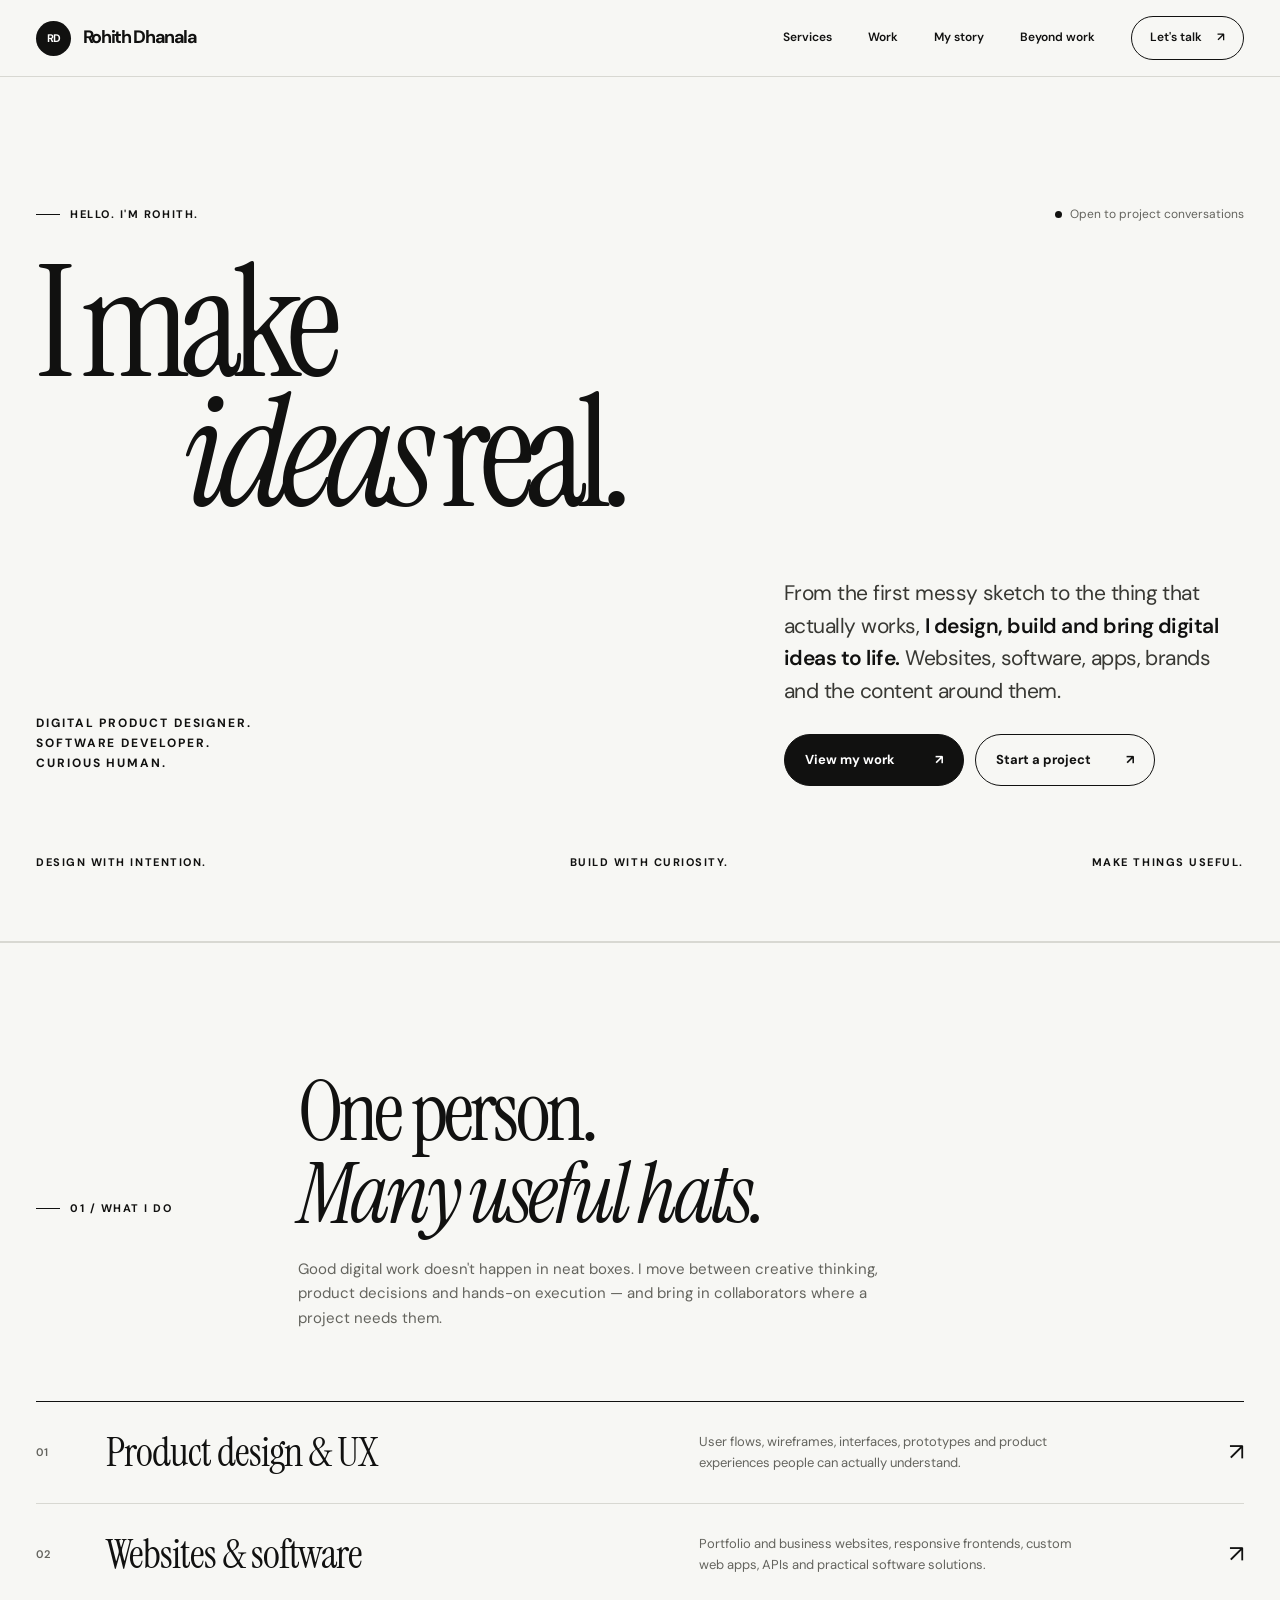
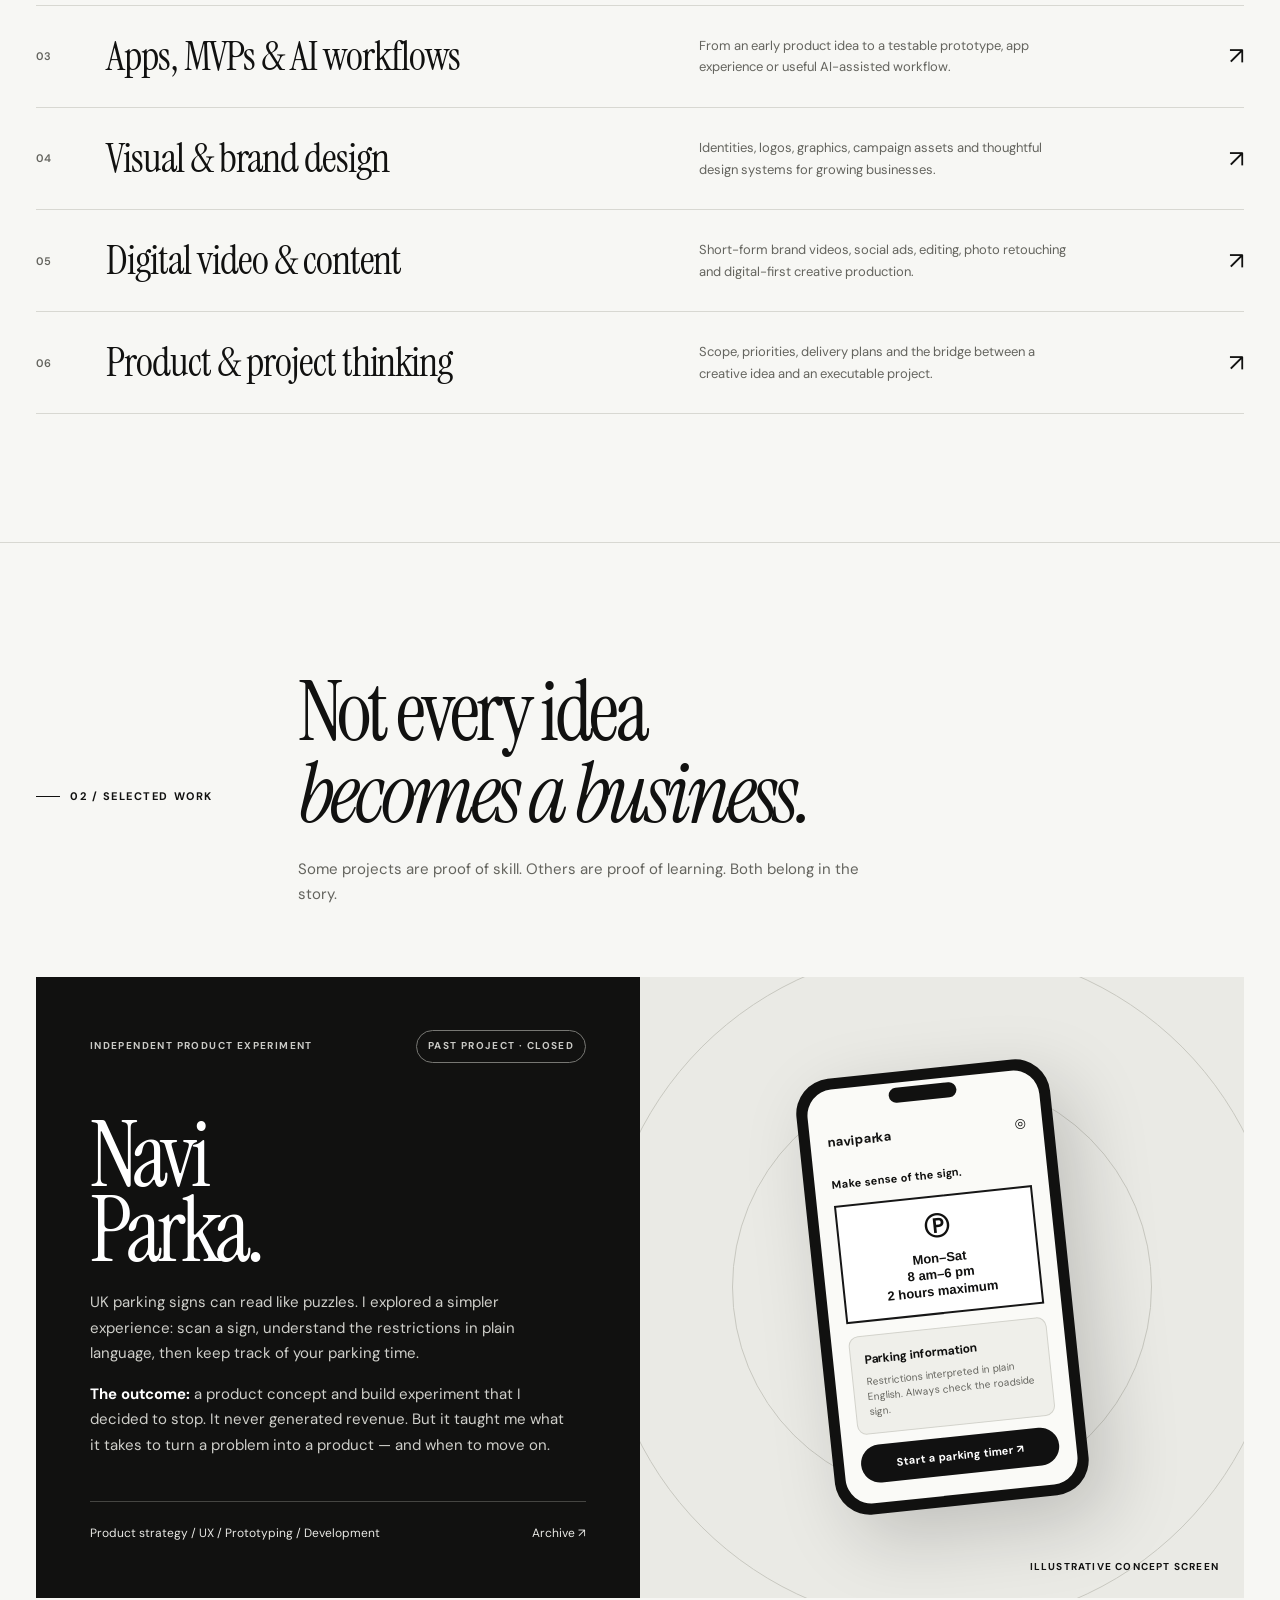
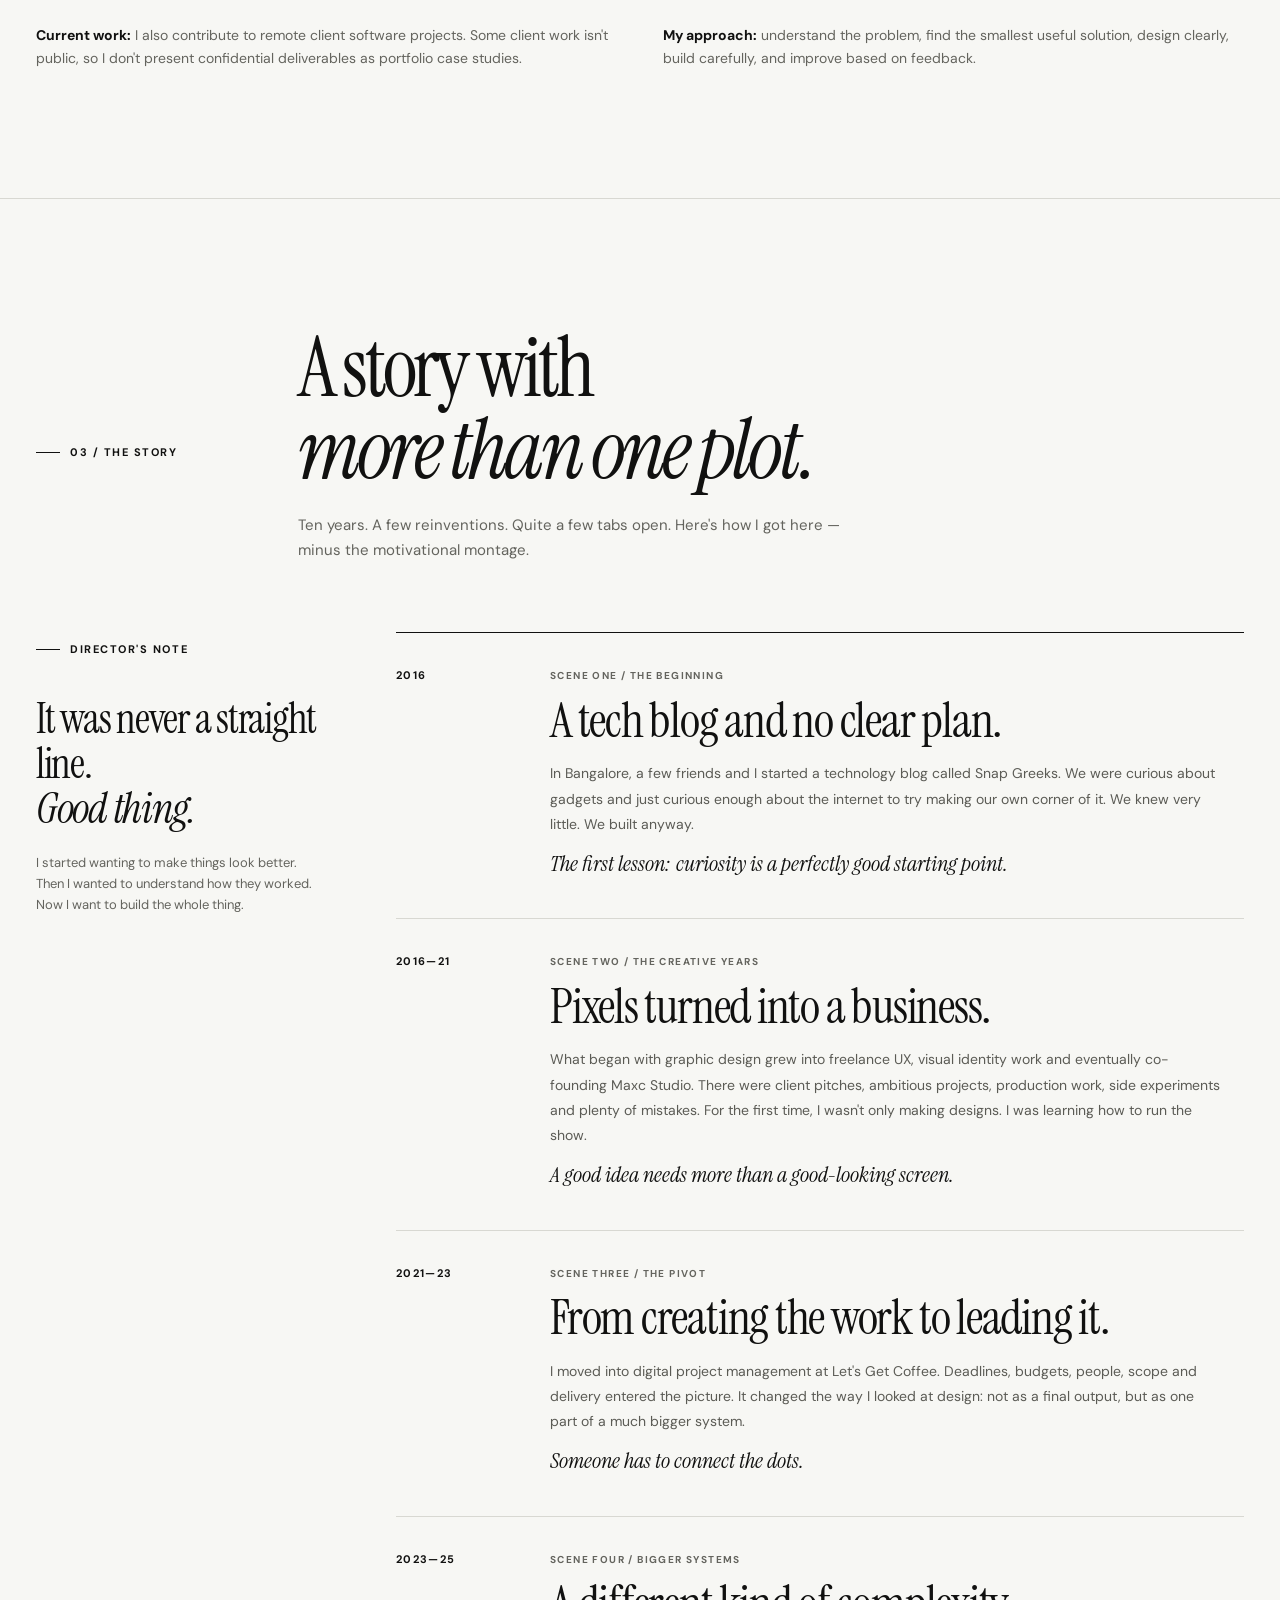
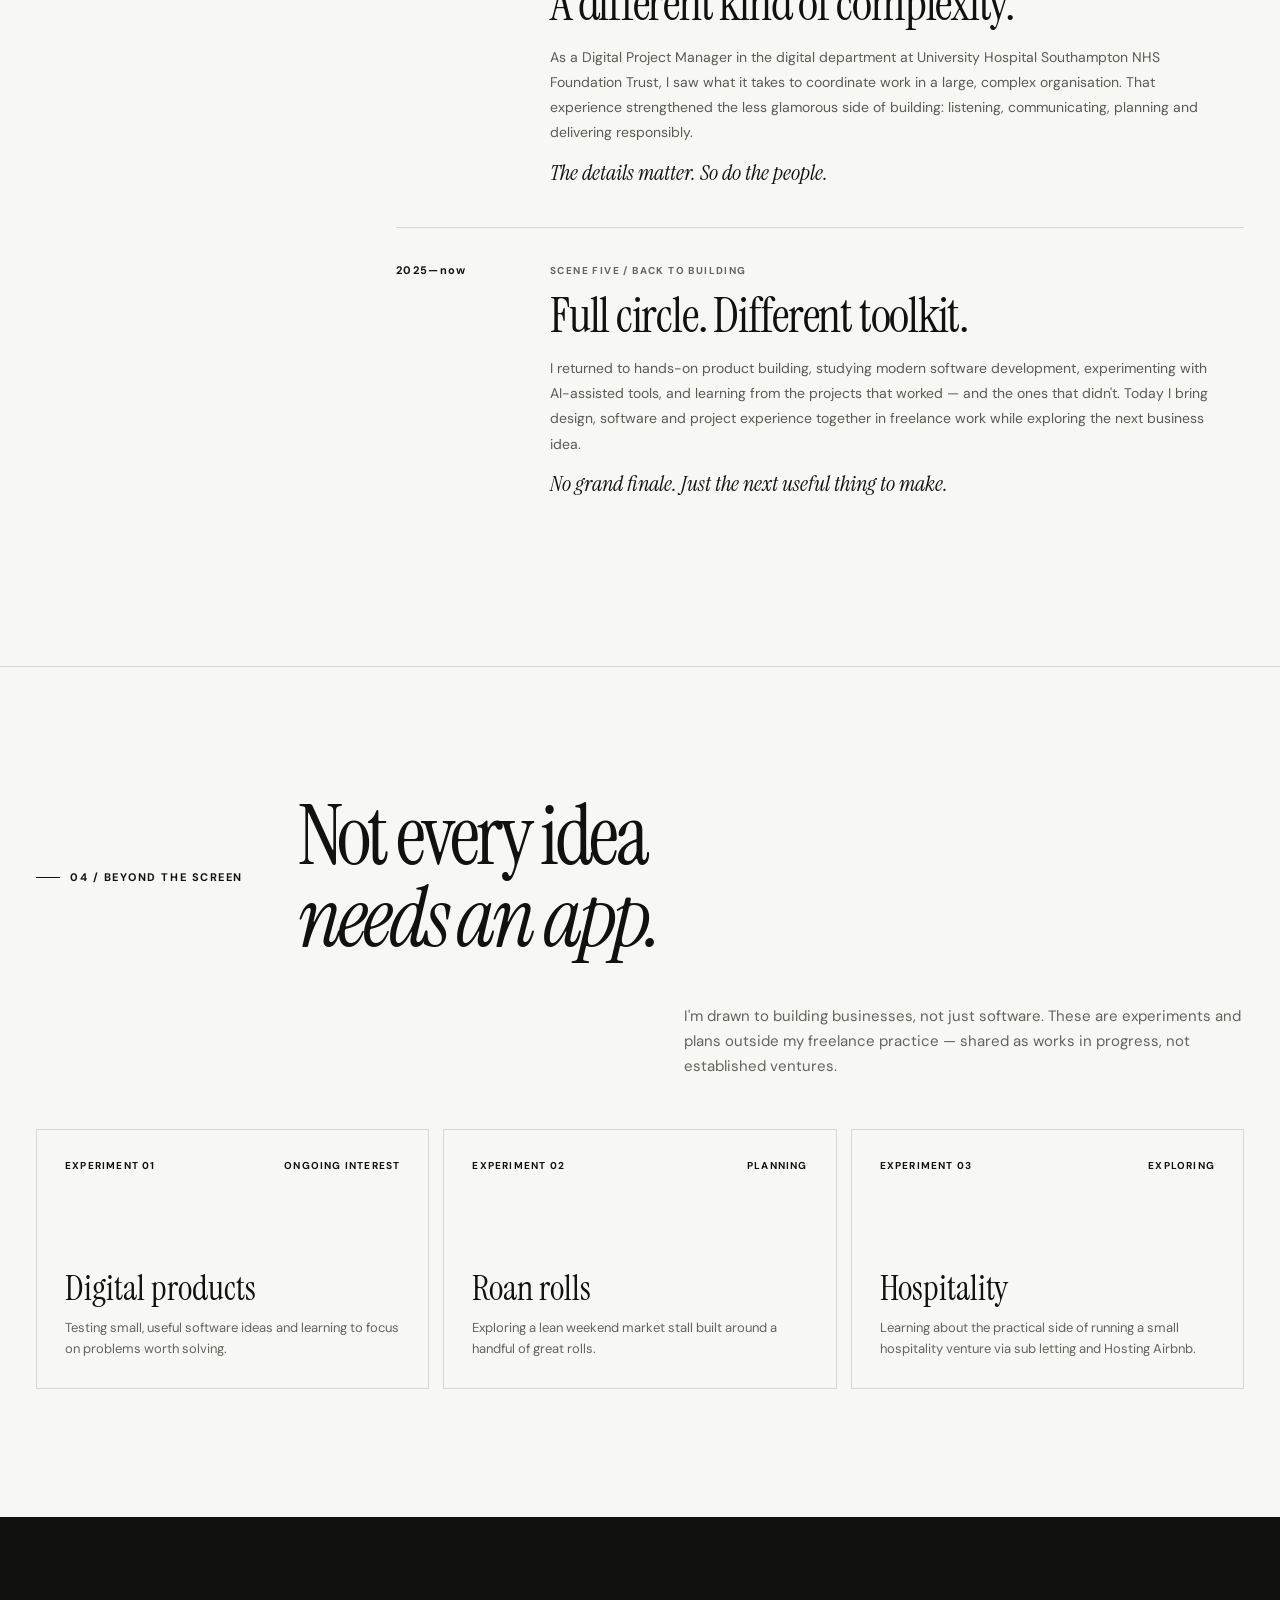
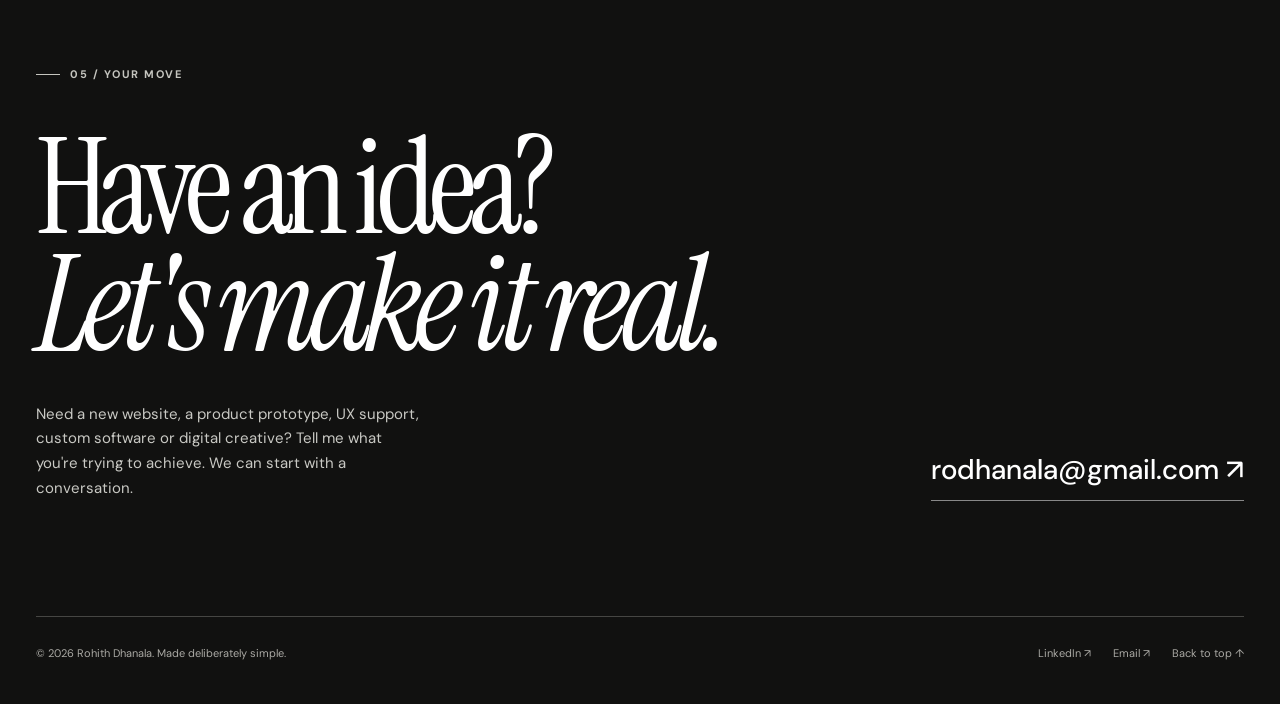
==== commit 35c36d7a: "Update experiment descriptions in index.html" ====
--- a/index.html
+++ b/index.html
@@ -376,8 +376,8 @@
         <div class="side-intro"><p>I'm drawn to building businesses, not just software. These are experiments and plans outside my freelance practice — shared as works in progress, not established ventures.</p></div>
         <div class="quests">
           <article class="quest"><div class="quest-top"><span>Experiment 01</span><span>Ongoing interest</span></div><div><h3>Digital products</h3><p>Testing small, useful software ideas and learning to focus on problems worth solving.</p></div></article>
-          <article class="quest"><div class="quest-top"><span>Experiment 02</span><span>Planning</span></div><div><h3>Kolkata Kathi rolls</h3><p>Exploring a lean weekend market stall built around a handful of great rolls.</p></div></article>
-          <article class="quest"><div class="quest-top"><span>Experiment 03</span><span>Exploring</span></div><div><h3>Room hosting</h3><p>Learning about the practical side of running a small hospitality venture.</p></div></article>
+          <article class="quest"><div class="quest-top"><span>Experiment 02</span><span>Planning</span></div><div><h3>Roan rolls</h3><p>Exploring a lean weekend market stall built around a handful of great rolls.</p></div></article>
+          <article class="quest"><div class="quest-top"><span>Experiment 03</span><span>Exploring</span></div><div><h3>Hospitality</h3><p>Learning about the practical side of running a small hospitality venture via sub letting and Hosting Airbnb.</p></div></article>
         </div>
       </div>
     </section>
